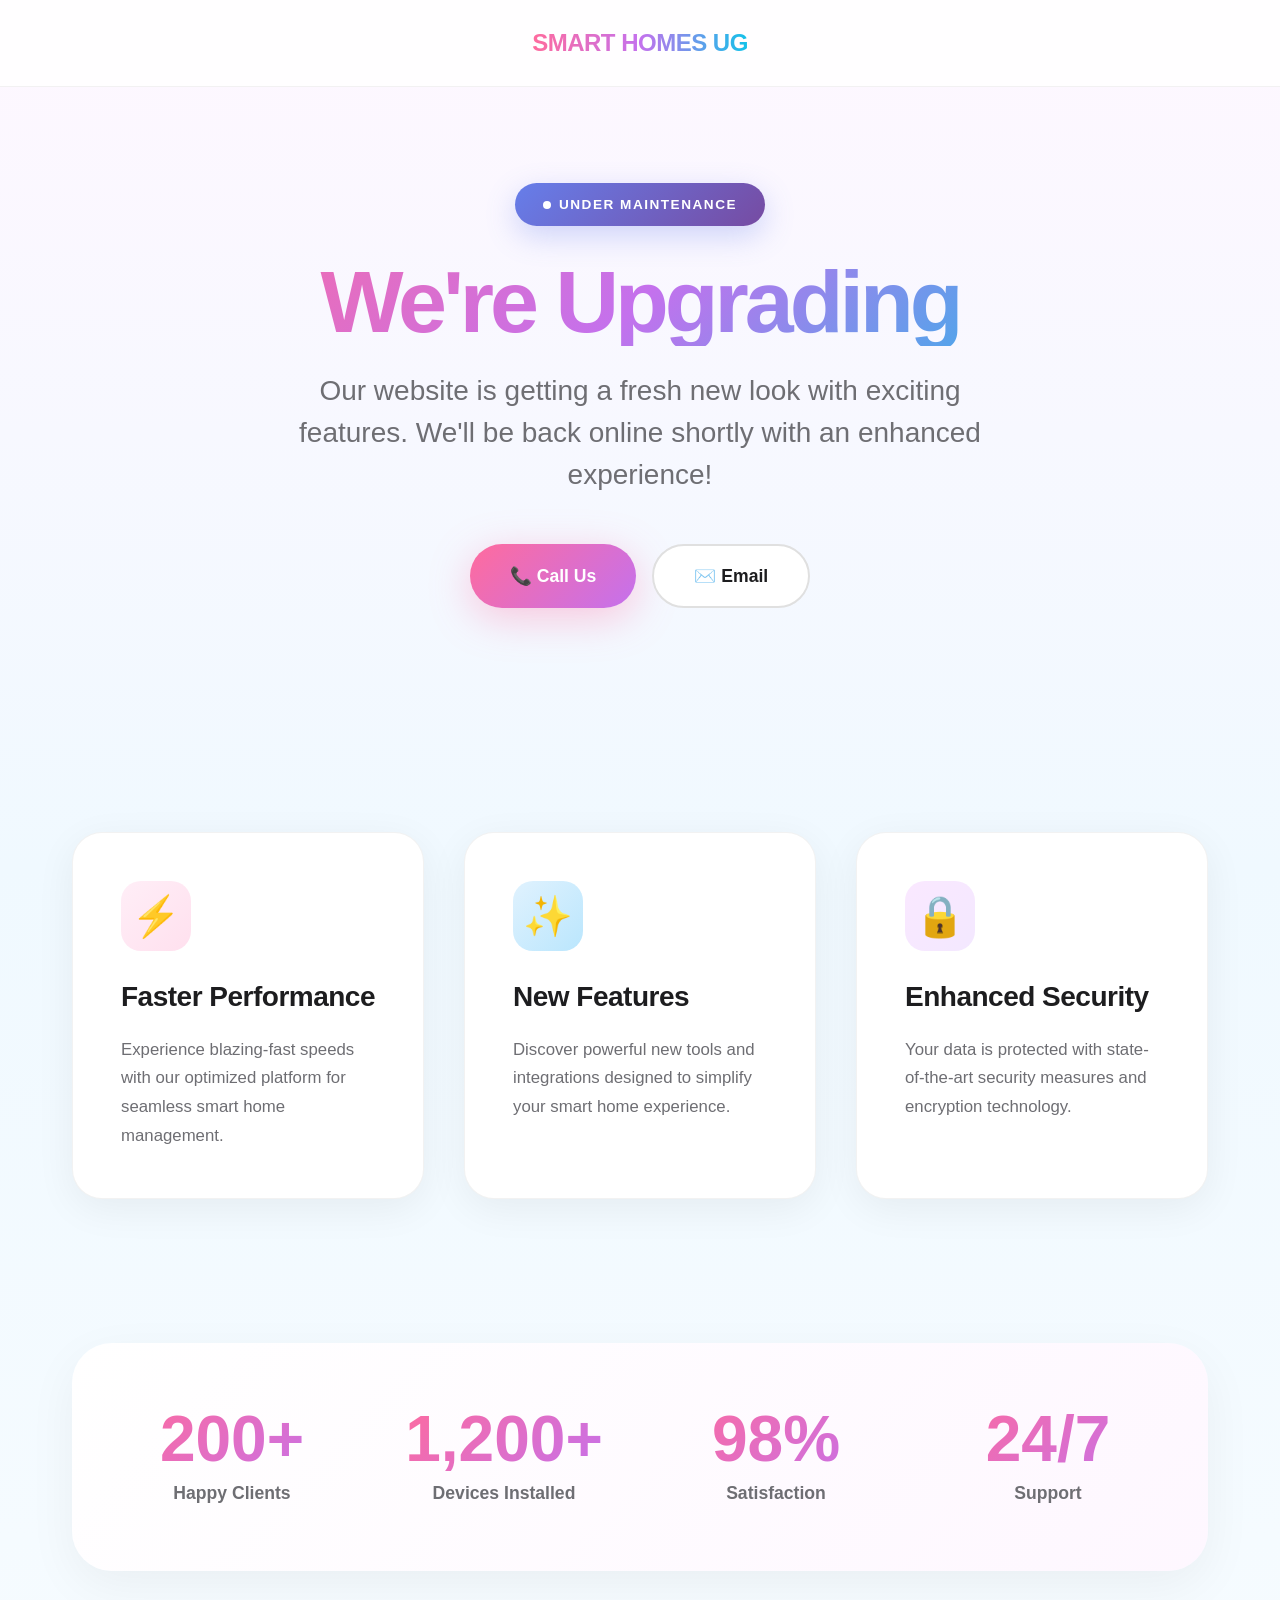
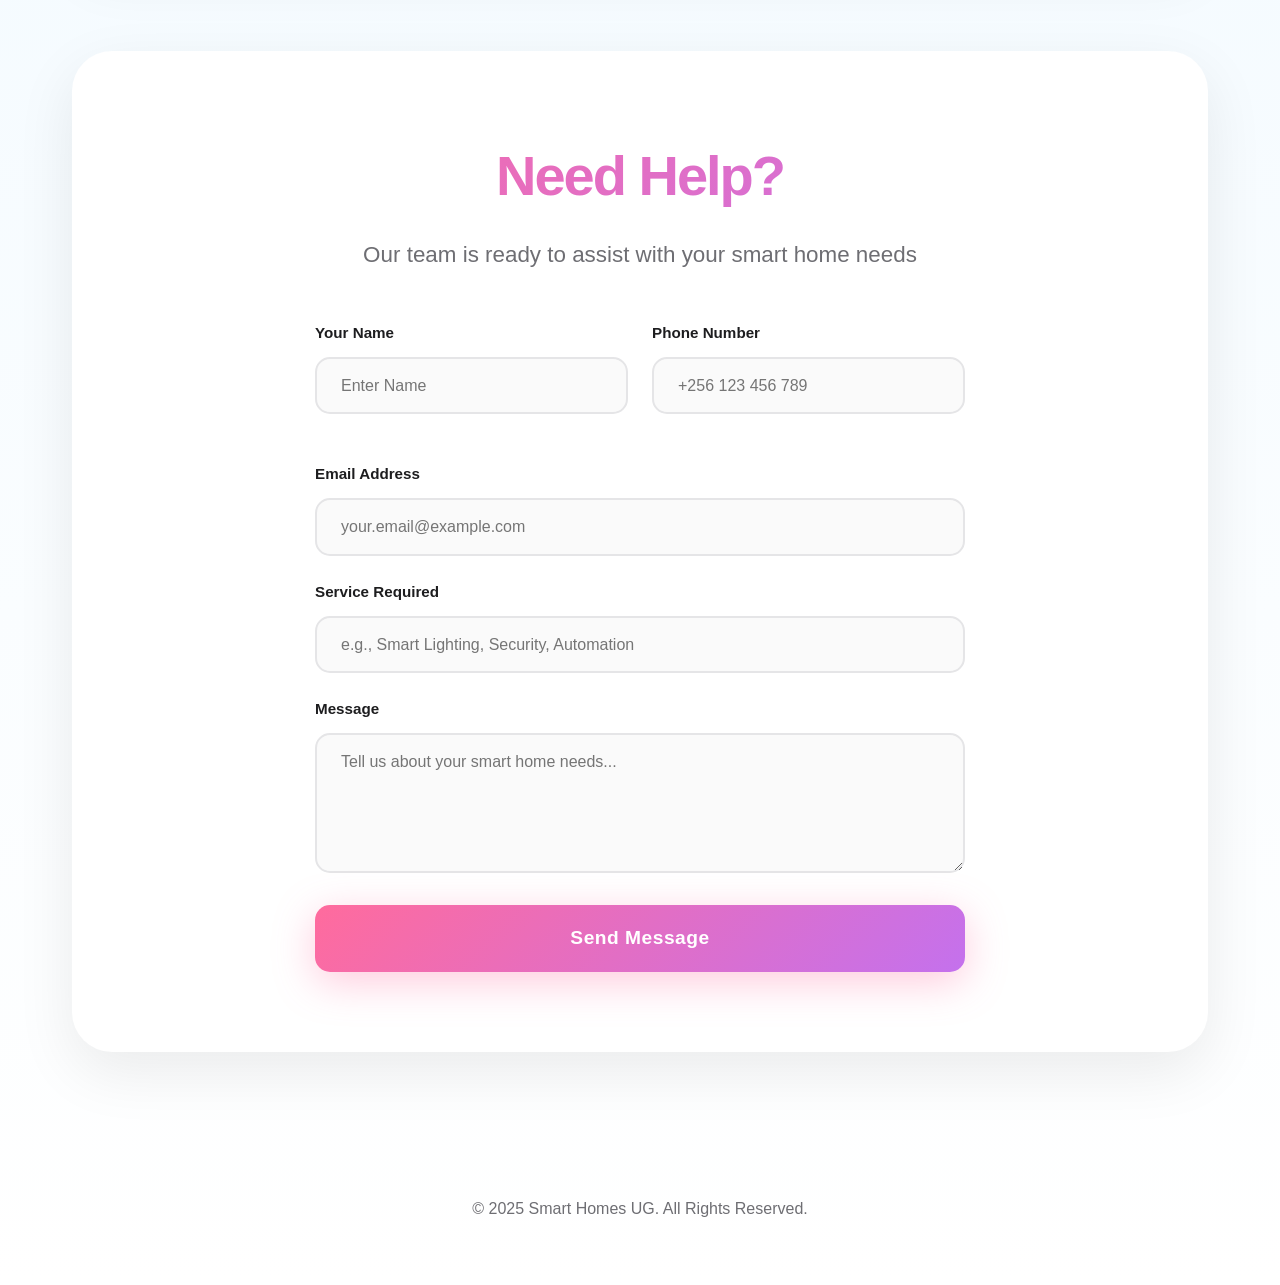
==== index.html @ d993104d "mataince" ====
<!DOCTYPE html>
<html lang="en">
<head>
    <meta charset="UTF-8">
    <meta name="viewport" content="width=device-width, initial-scale=1.0">
    <title>Smart Homes UG - Under Maintenance</title>
    <style>
        * {
            margin: 0;
            padding: 0;
            box-sizing: border-box;
        }

        body {
            font-family: -apple-system, BlinkMacSystemFont, 'SF Pro Display', 'Segoe UI', sans-serif;
            background: linear-gradient(to bottom, #fef7ff 0%, #f0f9ff 30%, #fff 100%);
            color: #1d1d1f;
            overflow-x: hidden;
            line-height: 1.6;
            min-height: 100vh;
        }

        .nav {
            display: flex;
            justify-content: center;
            align-items: center;
            padding: 1.5rem 2rem;
            backdrop-filter: blur(30px);
            background: rgba(255, 255, 255, 0.85);
            border-bottom: 1px solid rgba(0, 0, 0, 0.05);
            position: sticky;
            top: 0;
            z-index: 100;
        }

        .logo {
            font-size: 1.5rem;
            font-weight: 800;
            background: linear-gradient(90deg, #ff6b9d 0%, #c471ed 50%, #12c2e9 100%);
            -webkit-background-clip: text;
            -webkit-text-fill-color: transparent;
            background-clip: text;
            letter-spacing: -0.5px;
        }

        .container {
            max-width: 1200px;
            margin: 0 auto;
            padding: 0 2rem;
        }

        .hero {
            text-align: center;
            padding: 6rem 2rem;
            position: relative;
        }

        .badge {
            display: inline-flex;
            align-items: center;
            gap: 0.5rem;
            background: linear-gradient(135deg, #667eea 0%, #764ba2 100%);
            color: white;
            padding: 0.65rem 1.75rem;
            border-radius: 50px;
            font-weight: 700;
            font-size: 0.85rem;
            margin-bottom: 2rem;
            text-transform: uppercase;
            letter-spacing: 1.5px;
            box-shadow: 0 10px 30px rgba(102, 126, 234, 0.3);
            animation: float 3s ease-in-out infinite;
        }

        @keyframes float {
            0%, 100% { transform: translateY(0); }
            50% { transform: translateY(-8px); }
        }

        .dot {
            width: 8px;
            height: 8px;
            background: white;
            border-radius: 50%;
            animation: pulse-dot 2s ease infinite;
        }

        @keyframes pulse-dot {
            0%, 100% { opacity: 1; }
            50% { opacity: 0.4; }
        }

        h1 {
            font-size: 5.5rem;
            font-weight: 900;
            background: linear-gradient(135deg, #ff6b9d 0%, #c471ed 50%, #12c2e9 100%);
            -webkit-background-clip: text;
            -webkit-text-fill-color: transparent;
            background-clip: text;
            margin-bottom: 1.5rem;
            line-height: 1;
            letter-spacing: -4px;
        }

        .subtitle {
            font-size: 1.75rem;
            color: #6e6e73;
            max-width: 700px;
            margin: 0 auto 3rem;
            font-weight: 500;
            line-height: 1.5;
        }

        .cta-group {
            display: flex;
            gap: 1rem;
            justify-content: center;
            flex-wrap: wrap;
            margin-bottom: 5rem;
        }

        .cta-btn {
            padding: 1rem 2.5rem;
            border-radius: 50px;
            font-weight: 700;
            font-size: 1.1rem;
            text-decoration: none;
            transition: all 0.3s ease;
            display: inline-flex;
            align-items: center;
            gap: 0.75rem;
        }

        .cta-primary {
            background: linear-gradient(135deg, #ff6b9d 0%, #c471ed 100%);
            color: white;
            box-shadow: 0 10px 40px rgba(255, 107, 157, 0.35);
        }

        .cta-primary:hover {
            transform: translateY(-3px);
            box-shadow: 0 15px 50px rgba(255, 107, 157, 0.5);
        }

        .cta-secondary {
            background: white;
            color: #1d1d1f;
            border: 2px solid #e0e0e0;
        }

        .cta-secondary:hover {
            border-color: #ff6b9d;
            transform: translateY(-3px);
            box-shadow: 0 10px 30px rgba(0, 0, 0, 0.1);
        }

        .features {
            display: grid;
            grid-template-columns: repeat(auto-fit, minmax(300px, 1fr));
            gap: 2.5rem;
            padding: 3rem 0 5rem;
        }

        .card {
            background: white;
            border-radius: 30px;
            padding: 3rem;
            box-shadow: 0 10px 40px rgba(0, 0, 0, 0.06);
            transition: all 0.4s ease;
            border: 1px solid rgba(0, 0, 0, 0.05);
        }

        .card:hover {
            transform: translateY(-10px);
            box-shadow: 0 20px 60px rgba(0, 0, 0, 0.12);
        }

        .icon {
            width: 70px;
            height: 70px;
            border-radius: 20px;
            display: flex;
            align-items: center;
            justify-content: center;
            font-size: 2.5rem;
            margin-bottom: 1.5rem;
            transition: transform 0.3s ease;
        }

        .card:hover .icon {
            transform: scale(1.1) rotate(-5deg);
        }

        .icon-pink {
            background: linear-gradient(135deg, #ffeef7 0%, #ffe0ee 100%);
        }

        .icon-blue {
            background: linear-gradient(135deg, #e0f2fe 0%, #bae6fd 100%);
        }

        .icon-purple {
            background: linear-gradient(135deg, #fae8ff 0%, #f3e8ff 100%);
        }

        .card h3 {
            font-size: 1.75rem;
            margin-bottom: 1rem;
            font-weight: 800;
            color: #1d1d1f;
            letter-spacing: -0.5px;
        }

        .card p {
            color: #6e6e73;
            line-height: 1.7;
            font-size: 1.05rem;
        }

        .stats {
            background: linear-gradient(135deg, #fff 0%, #fef7ff 100%);
            border-radius: 40px;
            padding: 4rem 3rem;
            margin: 4rem 0;
            display: grid;
            grid-template-columns: repeat(auto-fit, minmax(200px, 1fr));
            gap: 3rem;
            box-shadow: 0 15px 50px rgba(0, 0, 0, 0.05);
        }

        .stat {
            text-align: center;
        }

        .stat-num {
            font-size: 4rem;
            font-weight: 900;
            background: linear-gradient(135deg, #ff6b9d 0%, #c471ed 100%);
            -webkit-background-clip: text;
            -webkit-text-fill-color: transparent;
            background-clip: text;
            display: block;
            line-height: 1;
            margin-bottom: 0.5rem;
        }

        .stat-label {
            color: #6e6e73;
            font-weight: 600;
            font-size: 1.1rem;
        }

        .contact {
            background: white;
            border-radius: 40px;
            padding: 5rem 4rem;
            margin: 5rem 0;
            box-shadow: 0 20px 60px rgba(0, 0, 0, 0.08);
        }

        .contact h2 {
            font-size: 3.5rem;
            font-weight: 900;
            text-align: center;
            margin-bottom: 1rem;
            background: linear-gradient(135deg, #ff6b9d 0%, #c471ed 100%);
            -webkit-background-clip: text;
            -webkit-text-fill-color: transparent;
            background-clip: text;
            letter-spacing: -2px;
        }

        .contact-subtitle {
            text-align: center;
            font-size: 1.4rem;
            color: #6e6e73;
            margin-bottom: 3rem;
            font-weight: 500;
        }

        form {
            max-width: 650px;
            margin: 0 auto;
        }

        .form-row {
            display: grid;
            grid-template-columns: 1fr 1fr;
            gap: 1.5rem;
            margin-bottom: 1.5rem;
        }

        .form-group {
            margin-bottom: 1.5rem;
        }

        label {
            display: block;
            font-weight: 700;
            margin-bottom: 0.75rem;
            color: #1d1d1f;
            font-size: 0.95rem;
        }

        input, textarea {
            width: 100%;
            padding: 1.1rem 1.5rem;
            border: 2px solid #e5e5e7;
            border-radius: 15px;
            font-size: 1rem;
            font-family: inherit;
            transition: all 0.3s ease;
            background: #fafafa;
        }

        input:focus, textarea:focus {
            outline: none;
            border-color: #ff6b9d;
            background: white;
            box-shadow: 0 0 0 4px rgba(255, 107, 157, 0.1);
        }

        textarea {
            min-height: 140px;
            resize: vertical;
        }

        .submit-btn {
            width: 100%;
            padding: 1.4rem;
            background: linear-gradient(135deg, #ff6b9d 0%, #c471ed 100%);
            color: white;
            border: none;
            border-radius: 15px;
            font-size: 1.2rem;
            font-weight: 800;
            cursor: pointer;
            transition: all 0.3s ease;
            box-shadow: 0 10px 40px rgba(255, 107, 157, 0.35);
            letter-spacing: 0.5px;
        }

        .submit-btn:hover {
            transform: translateY(-3px);
            box-shadow: 0 15px 50px rgba(255, 107, 157, 0.5);
        }

        .success {
            display: none;
            background: linear-gradient(135deg, #10b981 0%, #34d399 100%);
            color: white;
            padding: 1.25rem;
            border-radius: 15px;
            text-align: center;
            margin-top: 1.5rem;
            font-weight: 700;
            animation: slideDown 0.5s ease;
        }

        @keyframes slideDown {
            from {
                opacity: 0;
                transform: translateY(-20px);
            }
            to {
                opacity: 1;
                transform: translateY(0);
            }
        }

        footer {
            text-align: center;
            padding: 4rem 2rem;
            color: #6e6e73;
        }

        @media (max-width: 768px) {
            h1 {
                font-size: 3.5rem;
                letter-spacing: -2px;
            }

            .subtitle {
                font-size: 1.3rem;
            }

            .form-row {
                grid-template-columns: 1fr;
            }

            .contact {
                padding: 3rem 2rem;
            }

            .stats {
                padding: 3rem 2rem;
                gap: 2rem;
            }

            .card {
                padding: 2rem;
            }
        }
    </style>
</head>
<body>
    <nav class="nav">
        <div class="logo">SMART HOMES UG</div>
    </nav>

    <div class="container">
        <section class="hero">
            <div class="badge">
                <span class="dot"></span>
                Under Maintenance
            </div>
            <h1>We're Upgrading</h1>
            <p class="subtitle">Our website is getting a fresh new look with exciting features. We'll be back online shortly with an enhanced experience!</p>
            <div class="cta-group">
                <a href="tel:+256123456789" class="cta-btn cta-primary">📞 Call Us</a>
                <a href="mailto:info@smarthomesug.com" class="cta-btn cta-secondary">✉️ Email</a>
            </div>
        </section>

        <section class="features">
            <div class="card">
                <div class="icon icon-pink">⚡</div>
                <h3>Faster Performance</h3>
                <p>Experience blazing-fast speeds with our optimized platform for seamless smart home management.</p>
            </div>
            <div class="card">
                <div class="icon icon-blue">✨</div>
                <h3>New Features</h3>
                <p>Discover powerful new tools and integrations designed to simplify your smart home experience.</p>
            </div>
            <div class="card">
                <div class="icon icon-purple">🔒</div>
                <h3>Enhanced Security</h3>
                <p>Your data is protected with state-of-the-art security measures and encryption technology.</p>
            </div>
        </section>

        <section class="stats">
            <div class="stat">
                <span class="stat-num">200+</span>
                <span class="stat-label">Happy Clients</span>
            </div>
            <div class="stat">
                <span class="stat-num">1,200+</span>
                <span class="stat-label">Devices Installed</span>
            </div>
            <div class="stat">
                <span class="stat-num">98%</span>
                <span class="stat-label">Satisfaction</span>
            </div>
            <div class="stat">
                <span class="stat-num">24/7</span>
                <span class="stat-label">Support</span>
            </div>
        </section>

        <section class="contact">
            <h2>Need Help?</h2>
            <p class="contact-subtitle">Our team is ready to assist with your smart home needs</p>
            
            <form id="contactForm">
                <div class="form-row">
                    <div class="form-group">
                        <label>Your Name</label>
                        <input type="text" required placeholder="Enter Name">
                    </div>
                    <div class="form-group">
                        <label>Phone Number</label>
                        <input type="tel" required placeholder="+256 123 456 789">
                    </div>
                </div>
                <div class="form-group">
                    <label>Email Address</label>
                    <input type="email" required placeholder="your.email@example.com">
                </div>
                <div class="form-group">
                    <label>Service Required</label>
                    <input type="text" required placeholder="e.g., Smart Lighting, Security, Automation">
                </div>
                <div class="form-group">
                    <label>Message</label>
                    <textarea required placeholder="Tell us about your smart home needs..."></textarea>
                </div>
                <button type="submit" class="submit-btn">Send Message</button>
                <div id="success" class="success">
                    ✓ Thank you! We'll respond within 24 hours.
                </div>
            </form>
        </section>
    </div>

    <footer>
        <p>&copy; 2025 Smart Homes UG. All Rights Reserved.</p>
    </footer>

    <script>
        document.getElementById('contactForm').addEventListener('submit', function(e) {
            e.preventDefault();
            document.getElementById('success').style.display = 'block';
            this.reset();
            setTimeout(() => {
                document.getElementById('success').style.display = 'none';
            }, 5000);
        });
    </script>
</body>
</html>
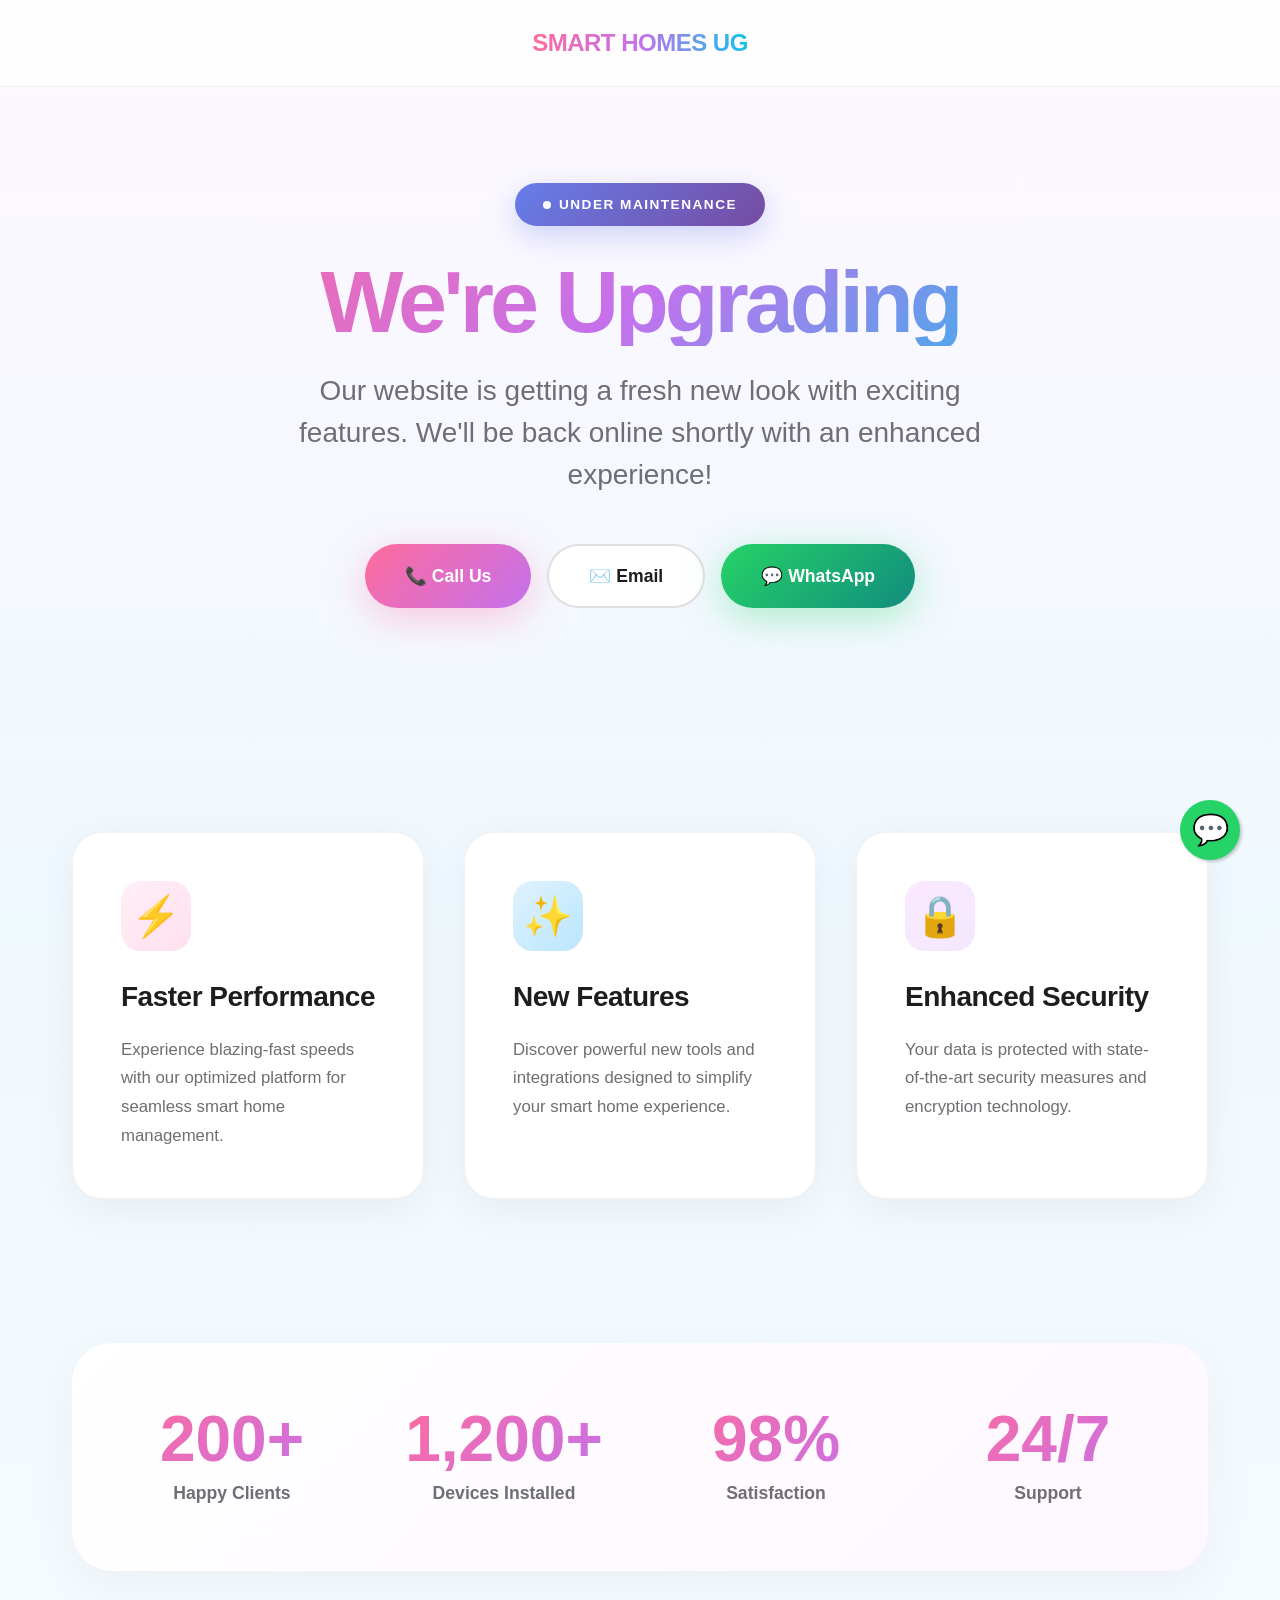
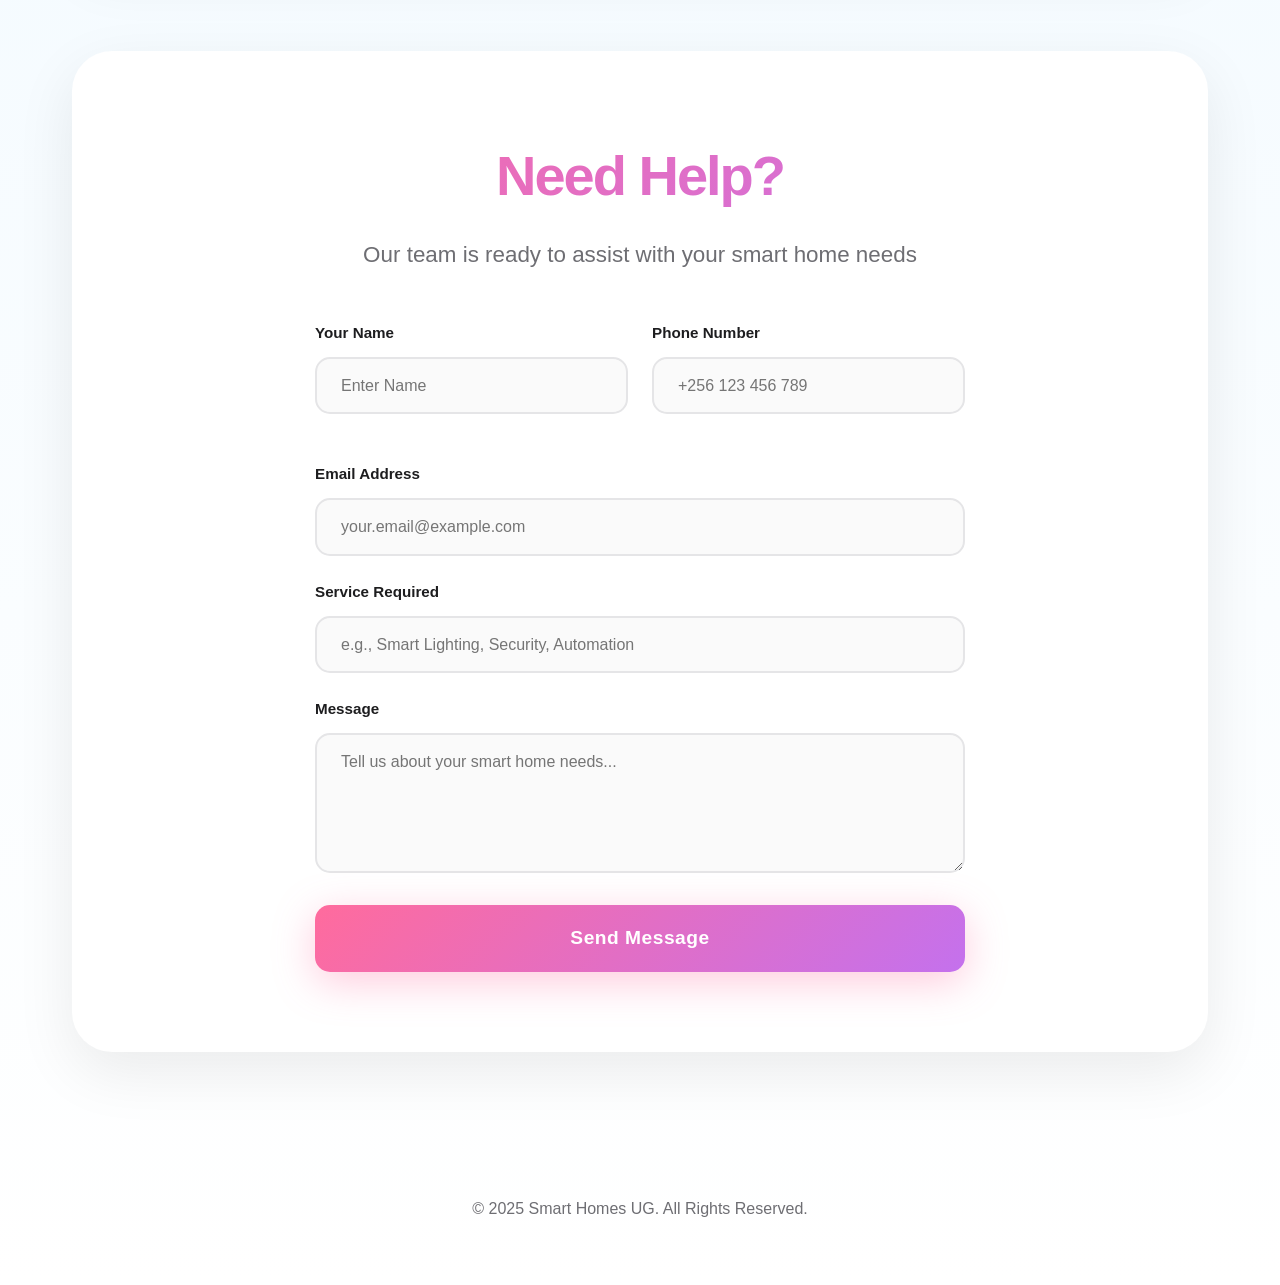
==== commit d81e1013: "mataince" ====
--- a/index.html
+++ b/index.html
@@ -154,6 +154,17 @@
             box-shadow: 0 10px 30px rgba(0, 0, 0, 0.1);
         }
 
+        .cta-whatsapp {
+            background: linear-gradient(135deg, #25D366 0%, #128C7E 100%);
+            color: white;
+            box-shadow: 0 10px 40px rgba(37, 211, 102, 0.35);
+        }
+
+        .cta-whatsapp:hover {
+            transform: translateY(-3px);
+            box-shadow: 0 15px 50px rgba(37, 211, 102, 0.5);
+        }
+
         .features {
             display: grid;
             grid-template-columns: repeat(auto-fit, minmax(300px, 1fr));
@@ -374,14 +385,47 @@
             color: #6e6e73;
         }
 
+        /* WhatsApp Floating Button */
+        .whatsapp-float {
+            position: fixed;
+            width: 60px;
+            height: 60px;
+            bottom: 40px;
+            right: 40px;
+            background-color: #25D366;
+            color: white;
+            border-radius: 50px;
+            text-align: center;
+            font-size: 30px;
+            box-shadow: 2px 2px 3px rgba(0, 0, 0, 0.2);
+            z-index: 100;
+            display: flex;
+            align-items: center;
+            justify-content: center;
+            transition: all 0.3s ease;
+            text-decoration: none;
+        }
+
+        .whatsapp-float:hover {
+            background-color: #128C7E;
+            transform: scale(1.1);
+        }
+
+        /* Mobile Responsiveness */
         @media (max-width: 768px) {
+            .container {
+            max-width: 100%;
+        
+        },
             h1 {
                 font-size: 3.5rem;
                 letter-spacing: -2px;
+             
             }
 
             .subtitle {
                 font-size: 1.3rem;
+                   margin-bottom:10px;
             }
 
             .form-row {
@@ -395,10 +439,76 @@
             .stats {
                 padding: 3rem 2rem;
                 gap: 2rem;
+                grid-template-columns: repeat(2, 1fr);
             }
 
             .card {
                 padding: 2rem;
+            }
+
+            .hero {
+                padding: 4rem 1rem;
+            }
+
+            .cta-group {
+                flex-direction: column;
+                align-items: center;
+                gap: 1rem;
+                margin-bottom: 3rem;
+            }
+
+            .cta-btn {
+                width: 100%;
+                max-width: 350px;
+                justify-content: center;
+            }
+
+            .whatsapp-float {
+                width: 50px;
+                height: 50px;
+                bottom: 20px;
+                right: 20px;
+                font-size: 25px;
+            }
+        }
+
+        @media (max-width: 480px) {
+            h1 {
+                font-size: 2.8rem;
+            }
+
+            .subtitle {
+                font-size: 1.1rem;
+            }
+
+            .contact h2 {
+                font-size: 2.5rem;
+            }
+
+            .stat-num {
+                font-size: 3rem;
+            }
+
+            .nav {
+                padding: 1rem 1.5rem;
+            }
+
+            .logo {
+                font-size: 1.3rem;
+            }
+
+            .stats {
+                grid-template-columns: 1fr;
+            }
+
+            .features {
+                grid-template-columns: 1fr;
+                gap: 1.5rem;
+                padding: 2rem 0 3rem;
+            }
+
+            .container {
+                padding: 0 1rem;
             }
         }
     </style>
@@ -419,6 +529,7 @@
             <div class="cta-group">
                 <a href="tel:+256123456789" class="cta-btn cta-primary">📞 Call Us</a>
                 <a href="mailto:info@smarthomesug.com" class="cta-btn cta-secondary">✉️ Email</a>
+                <a href="https://wa.me/256123456789?text=Hi%20Smart%20Homes%20UG%2C%20I%20need%20help%20with%20my%20smart%20home%20system" class="cta-btn cta-whatsapp" target="_blank">💬 WhatsApp</a>
             </div>
         </section>
 
@@ -494,6 +605,11 @@
         </section>
     </div>
 
+    <!-- WhatsApp Floating Button -->
+    <a href="https://wa.me/256123456789?text=Hi%20Smart%20Homes%20UG%2C%20I%20need%20help%20with%20my%20smart%20home%20system" class="whatsapp-float" target="_blank">
+        💬
+    </a>
+
     <footer>
         <p>&copy; 2025 Smart Homes UG. All Rights Reserved.</p>
     </footer>
@@ -509,4 +625,4 @@
         });
     </script>
 </body>
-</html>
+</html>
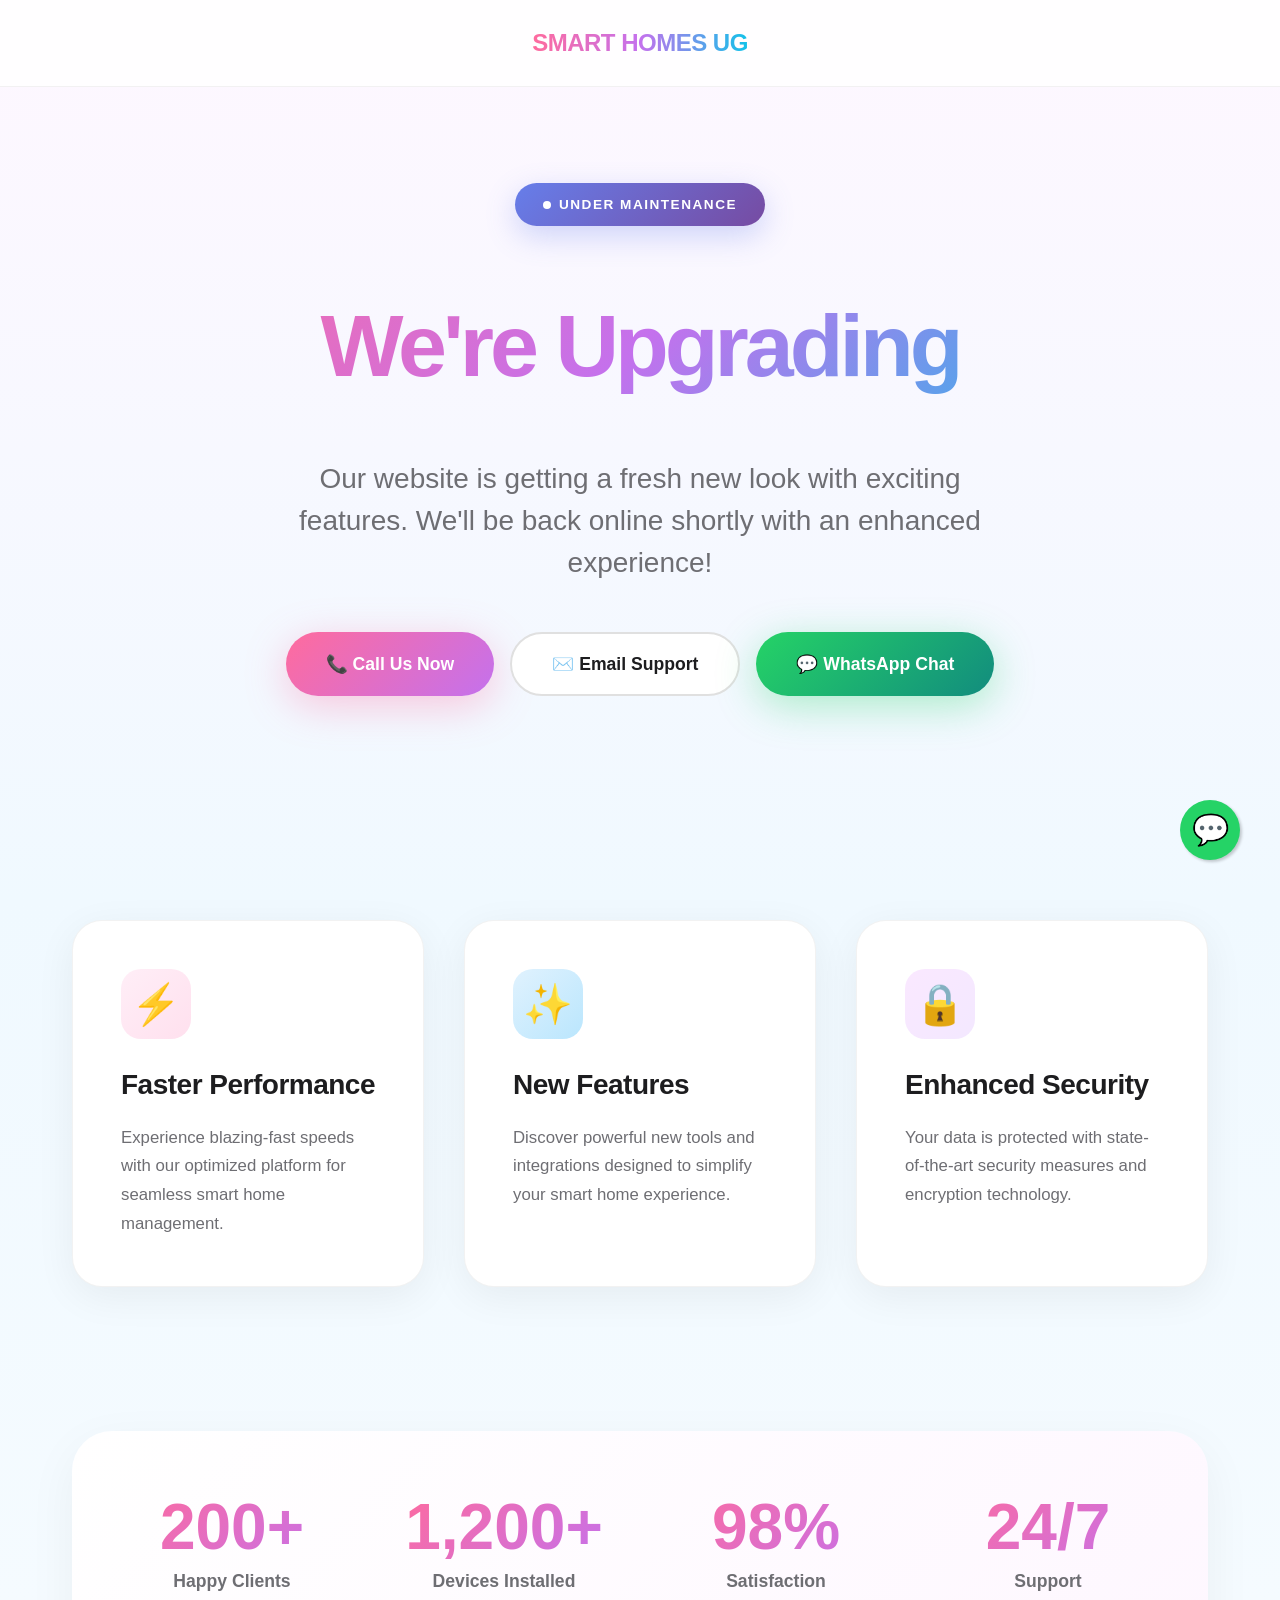
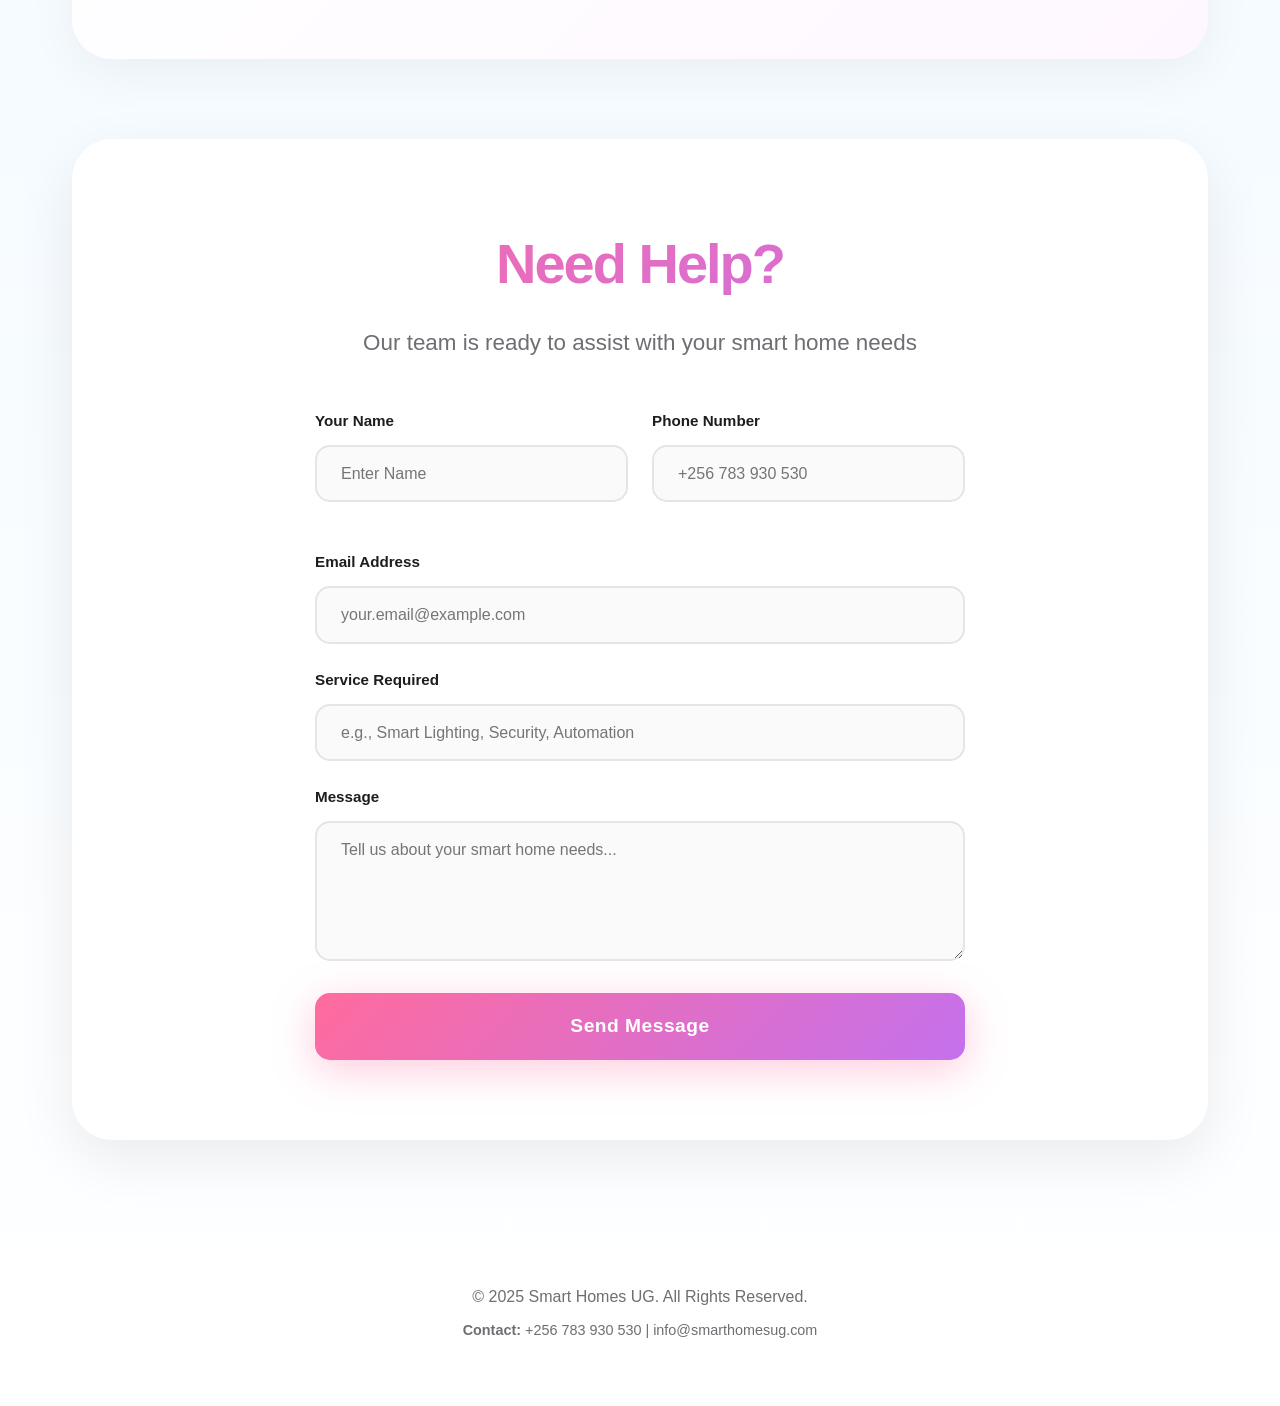
==== commit 1c95d60c: "mataince" ====
--- a/index.html
+++ b/index.html
@@ -98,7 +98,7 @@
             -webkit-text-fill-color: transparent;
             background-clip: text;
             margin-bottom: 1.5rem;
-            line-height: 1;
+            line-height: 2;
             letter-spacing: -4px;
         }
 
@@ -413,19 +413,13 @@
 
         /* Mobile Responsiveness */
         @media (max-width: 768px) {
-            .container {
-            max-width: 100%;
-        
-        },
             h1 {
                 font-size: 3.5rem;
                 letter-spacing: -2px;
-             
             }
 
             .subtitle {
                 font-size: 1.3rem;
-                   margin-bottom:10px;
             }
 
             .form-row {
@@ -527,9 +521,9 @@
             <h1>We're Upgrading</h1>
             <p class="subtitle">Our website is getting a fresh new look with exciting features. We'll be back online shortly with an enhanced experience!</p>
             <div class="cta-group">
-                <a href="tel:+256123456789" class="cta-btn cta-primary">📞 Call Us</a>
-                <a href="mailto:info@smarthomesug.com" class="cta-btn cta-secondary">✉️ Email</a>
-                <a href="https://wa.me/256123456789?text=Hi%20Smart%20Homes%20UG%2C%20I%20need%20help%20with%20my%20smart%20home%20system" class="cta-btn cta-whatsapp" target="_blank">💬 WhatsApp</a>
+                <a href="tel:+25678393053" class="cta-btn cta-primary">📞 Call Us Now</a>
+                <a href="mailto:info@smarthomesug.com" class="cta-btn cta-secondary">✉️ Email Support</a>
+                <a href="https://wa.me/25678393053?text=Hi%20Smart%20Homes%20UG%2C%20I%20need%20help%20with%20my%20smart%20home%20system" class="cta-btn cta-whatsapp" target="_blank">💬 WhatsApp Chat</a>
             </div>
         </section>
 
@@ -582,7 +576,7 @@
                     </div>
                     <div class="form-group">
                         <label>Phone Number</label>
-                        <input type="tel" required placeholder="+256 123 456 789">
+                        <input type="tel" required placeholder="+256 783 930 530">
                     </div>
                 </div>
                 <div class="form-group">
@@ -606,12 +600,15 @@
     </div>
 
     <!-- WhatsApp Floating Button -->
-    <a href="https://wa.me/256123456789?text=Hi%20Smart%20Homes%20UG%2C%20I%20need%20help%20with%20my%20smart%20home%20system" class="whatsapp-float" target="_blank">
+    <a href="https://wa.me/25678393053?text=Hi%20Smart%20Homes%20UG%2C%20I%20need%20help%20with%20my%20smart%20home%20system" class="whatsapp-float" target="_blank">
         💬
     </a>
 
     <footer>
         <p>&copy; 2025 Smart Homes UG. All Rights Reserved.</p>
+        <p style="margin-top: 10px; font-size: 0.9rem;">
+            <strong>Contact:</strong> +256 783 930 530 | info@smarthomesug.com
+        </p>
     </footer>
 
     <script>
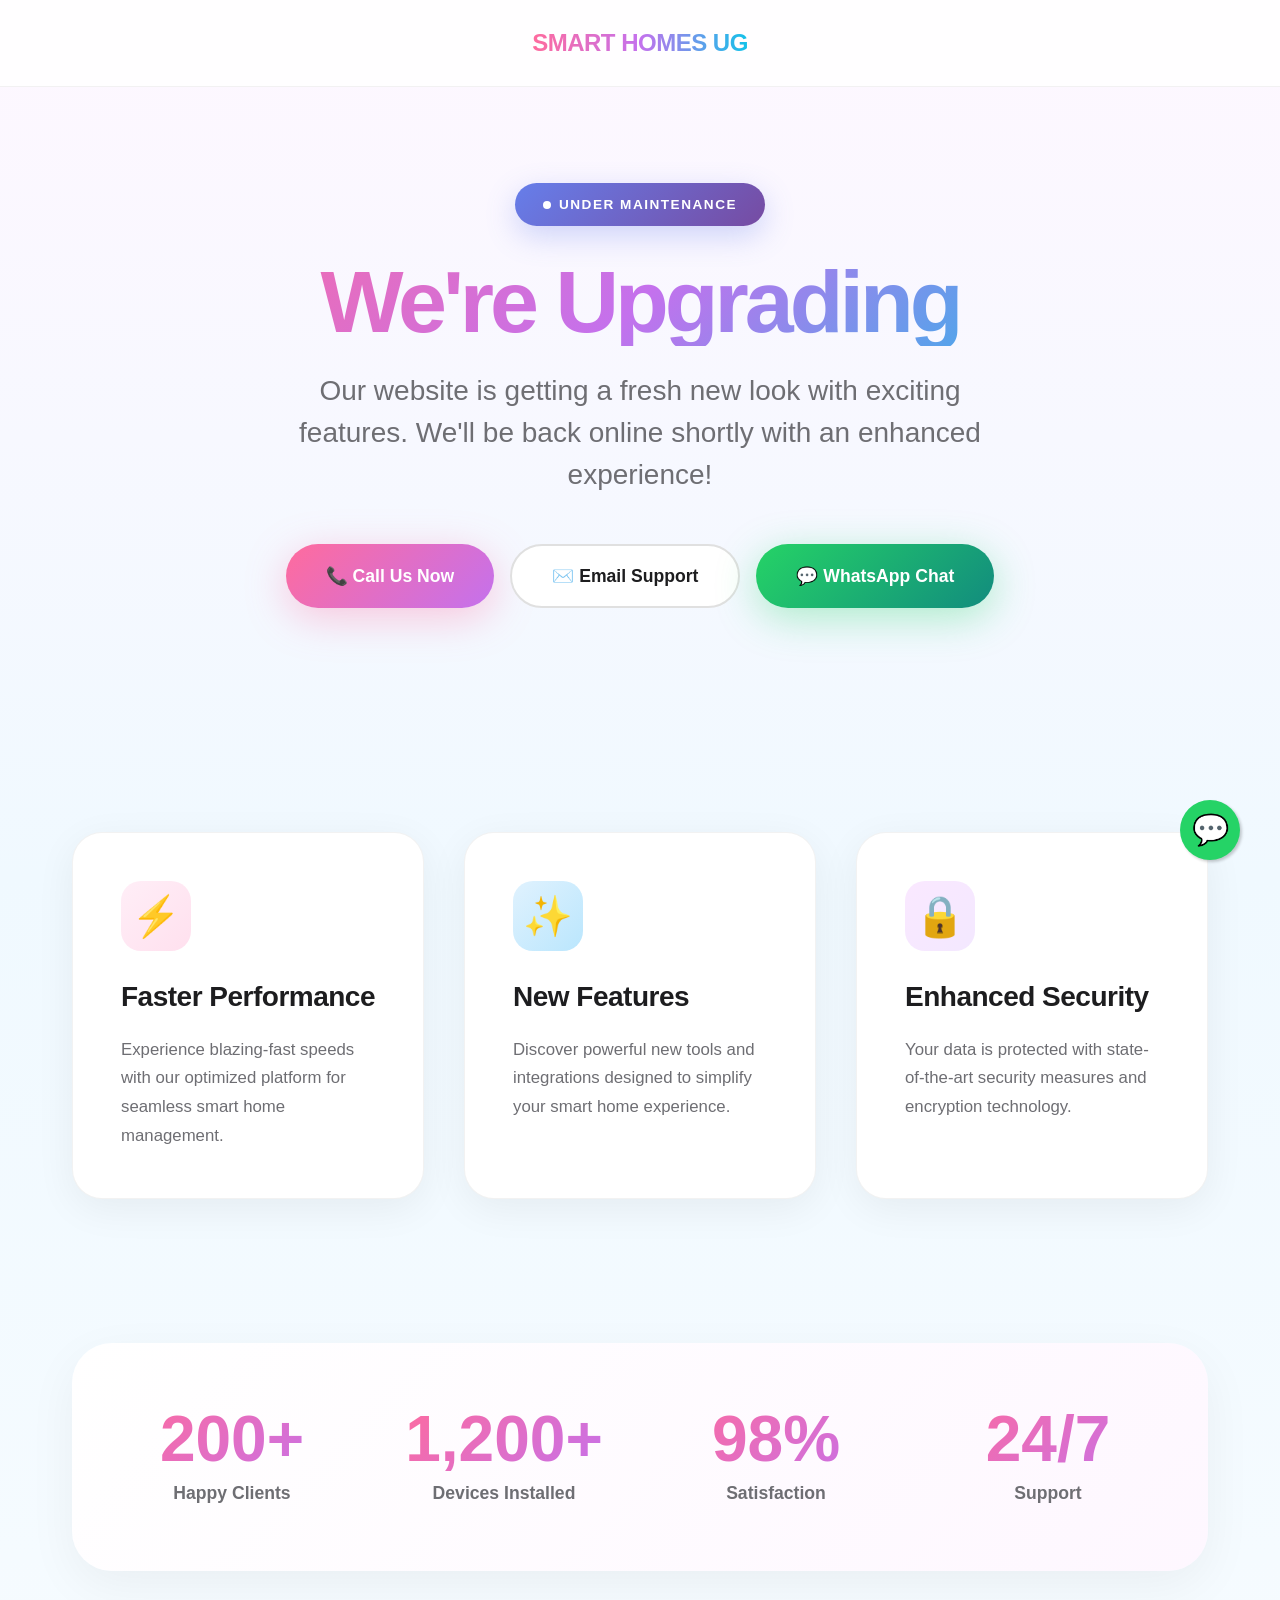
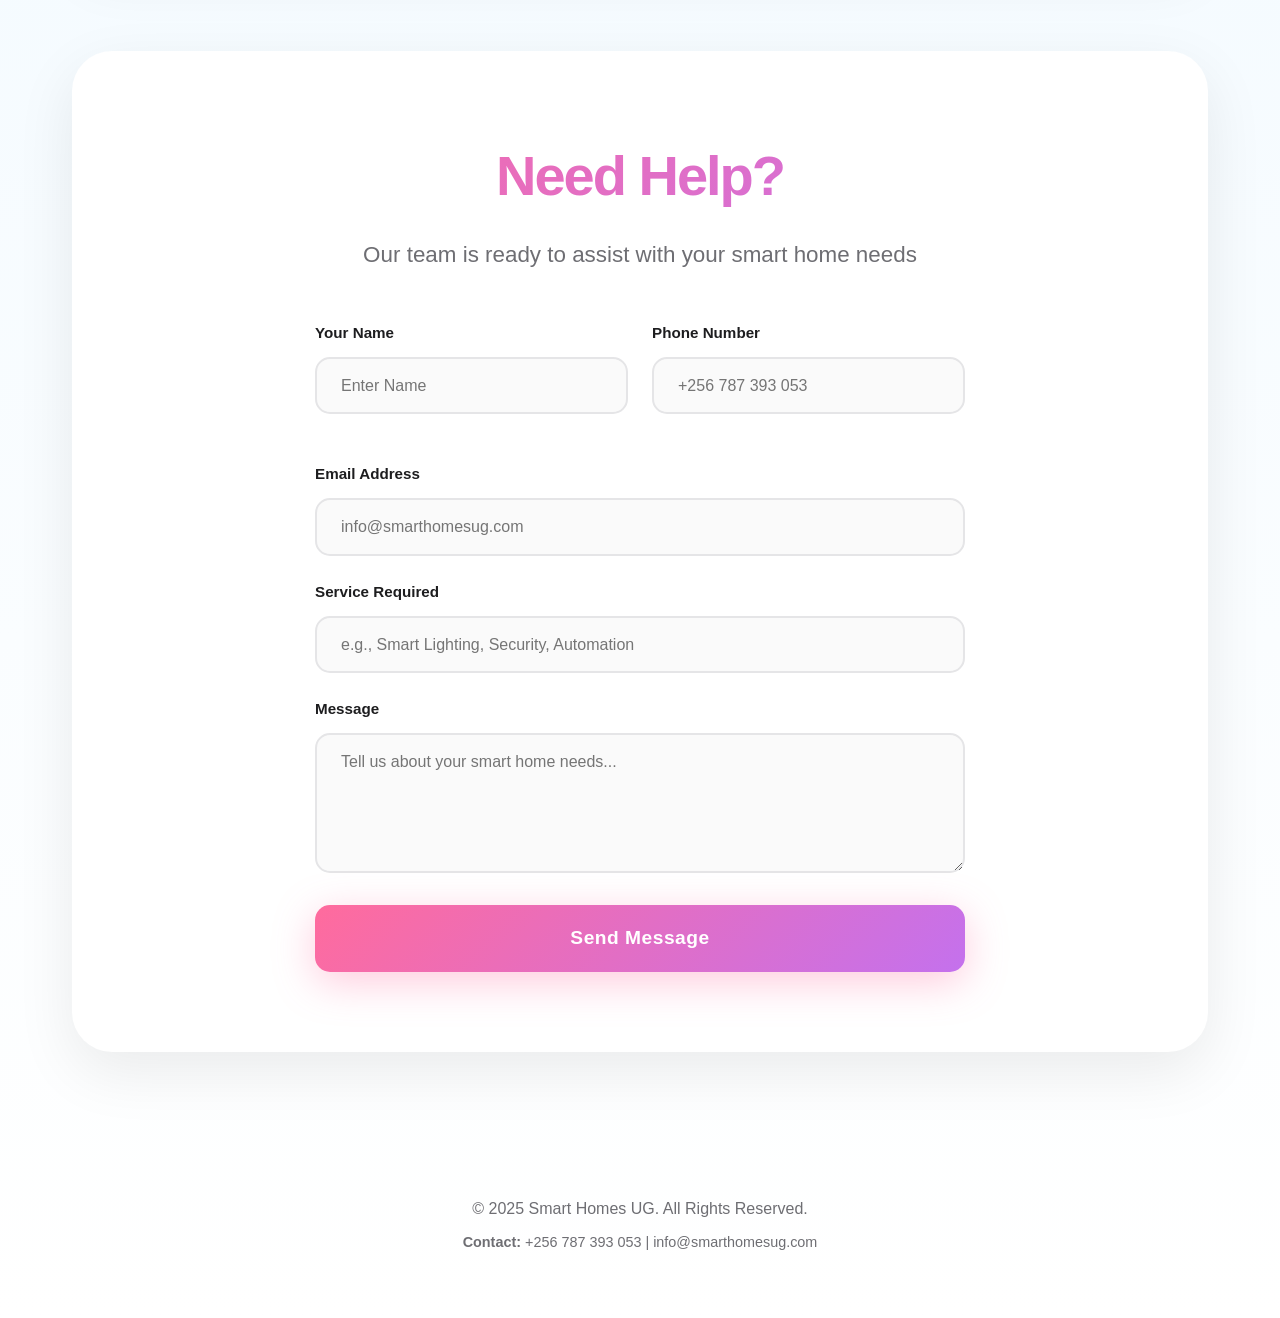
==== commit 9e5ade31: "mataince" ====
--- a/index.html
+++ b/index.html
@@ -98,7 +98,7 @@
             -webkit-text-fill-color: transparent;
             background-clip: text;
             margin-bottom: 1.5rem;
-            line-height: 2;
+            line-height: 1;
             letter-spacing: -4px;
         }
 
@@ -521,9 +521,9 @@
             <h1>We're Upgrading</h1>
             <p class="subtitle">Our website is getting a fresh new look with exciting features. We'll be back online shortly with an enhanced experience!</p>
             <div class="cta-group">
-                <a href="tel:+25678393053" class="cta-btn cta-primary">📞 Call Us Now</a>
+                <a href="tel:+256787393053" class="cta-btn cta-primary">📞 Call Us Now</a>
                 <a href="mailto:info@smarthomesug.com" class="cta-btn cta-secondary">✉️ Email Support</a>
-                <a href="https://wa.me/25678393053?text=Hi%20Smart%20Homes%20UG%2C%20I%20need%20help%20with%20my%20smart%20home%20system" class="cta-btn cta-whatsapp" target="_blank">💬 WhatsApp Chat</a>
+                <a href="https://wa.me/256787393053?text=Hi%20Smart%20Homes%20UG%2C%20I%20need%20help%20with%20my%20smart%20home%20system" class="cta-btn cta-whatsapp" target="_blank">💬 WhatsApp Chat</a>
             </div>
         </section>
 
@@ -576,12 +576,12 @@
                     </div>
                     <div class="form-group">
                         <label>Phone Number</label>
-                        <input type="tel" required placeholder="+256 783 930 530">
+                        <input type="tel" required placeholder="+256 787 393 053">
                     </div>
                 </div>
                 <div class="form-group">
                     <label>Email Address</label>
-                    <input type="email" required placeholder="your.email@example.com">
+                    <input type="email" required placeholder="info@smarthomesug.com">
                 </div>
                 <div class="form-group">
                     <label>Service Required</label>
@@ -600,14 +600,14 @@
     </div>
 
     <!-- WhatsApp Floating Button -->
-    <a href="https://wa.me/25678393053?text=Hi%20Smart%20Homes%20UG%2C%20I%20need%20help%20with%20my%20smart%20home%20system" class="whatsapp-float" target="_blank">
+    <a href="https://wa.me/256787393053?text=Hi%20Smart%20Homes%20UG%2C%20I%20need%20help%20with%20my%20smart%20home%20system" class="whatsapp-float" target="_blank">
         💬
     </a>
 
     <footer>
         <p>&copy; 2025 Smart Homes UG. All Rights Reserved.</p>
         <p style="margin-top: 10px; font-size: 0.9rem;">
-            <strong>Contact:</strong> +256 783 930 530 | info@smarthomesug.com
+            <strong>Contact:</strong> +256 787 393 053 | info@smarthomesug.com
         </p>
     </footer>
 
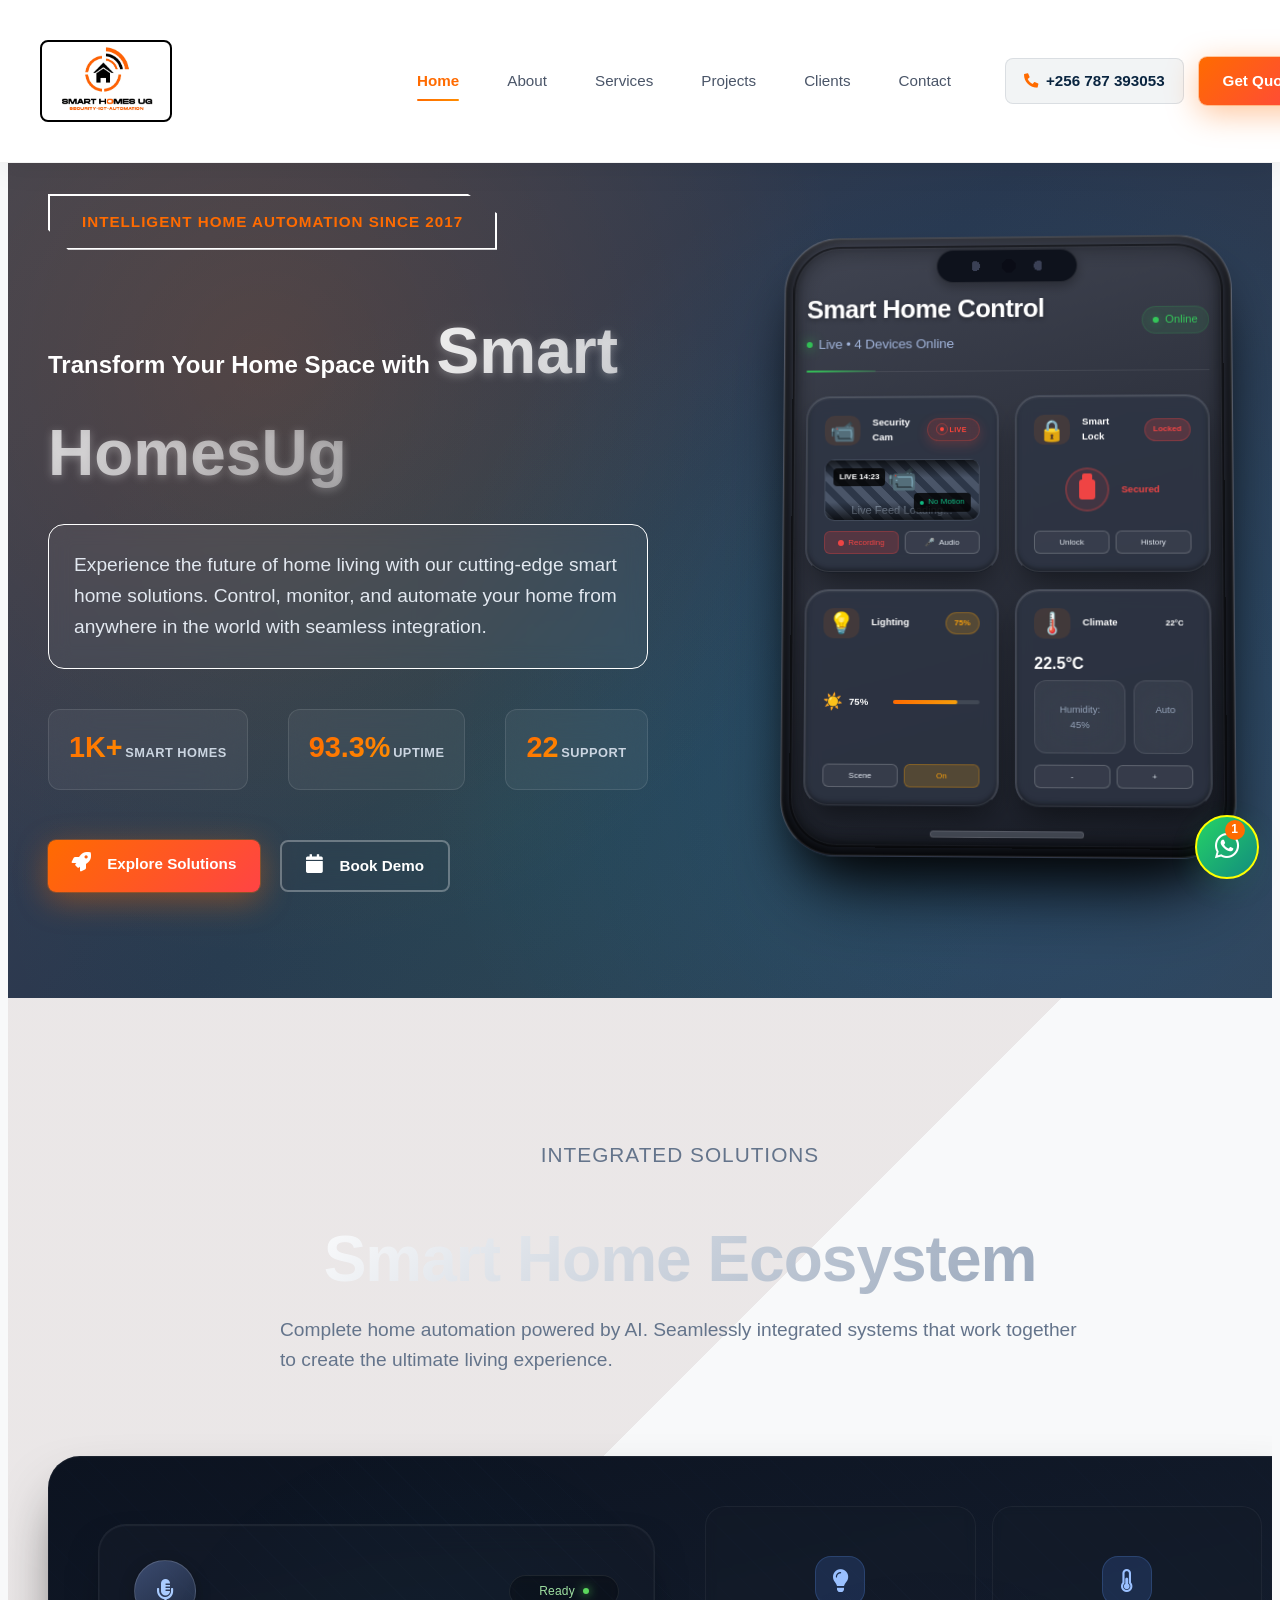
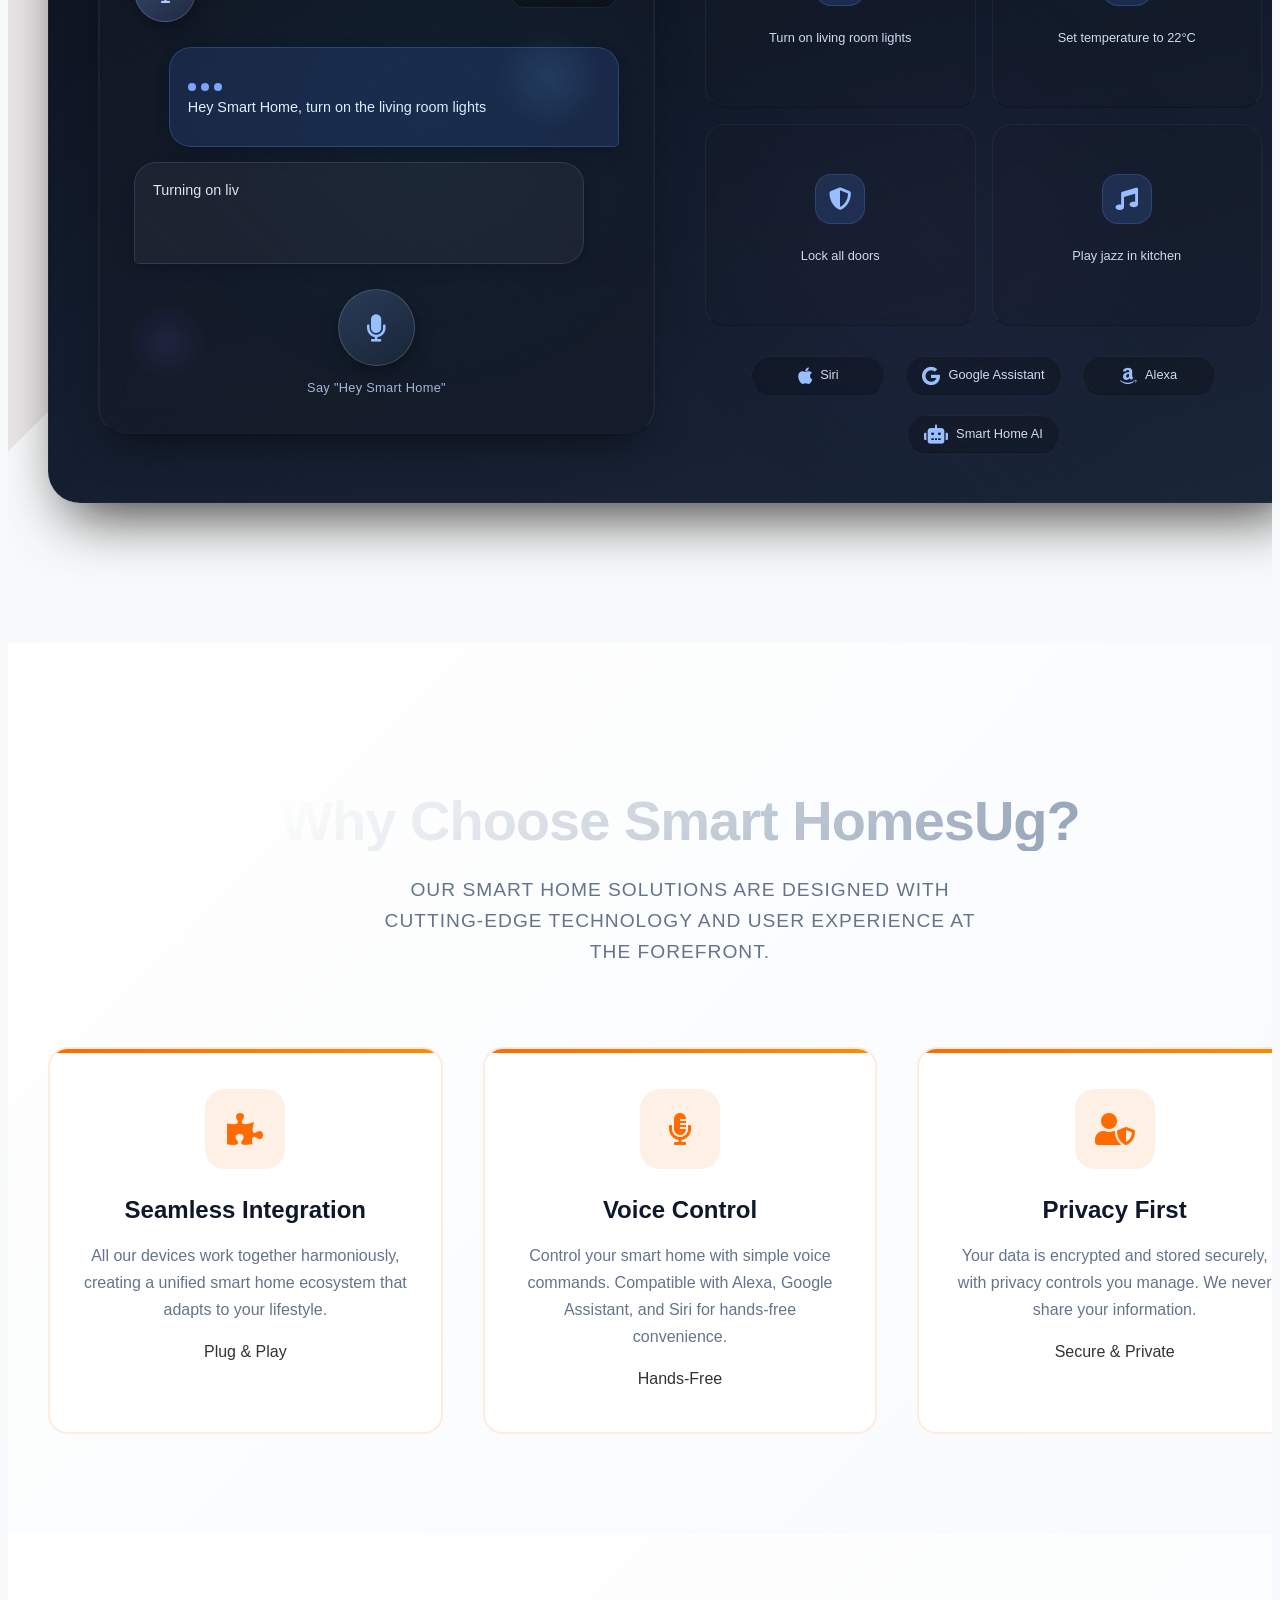
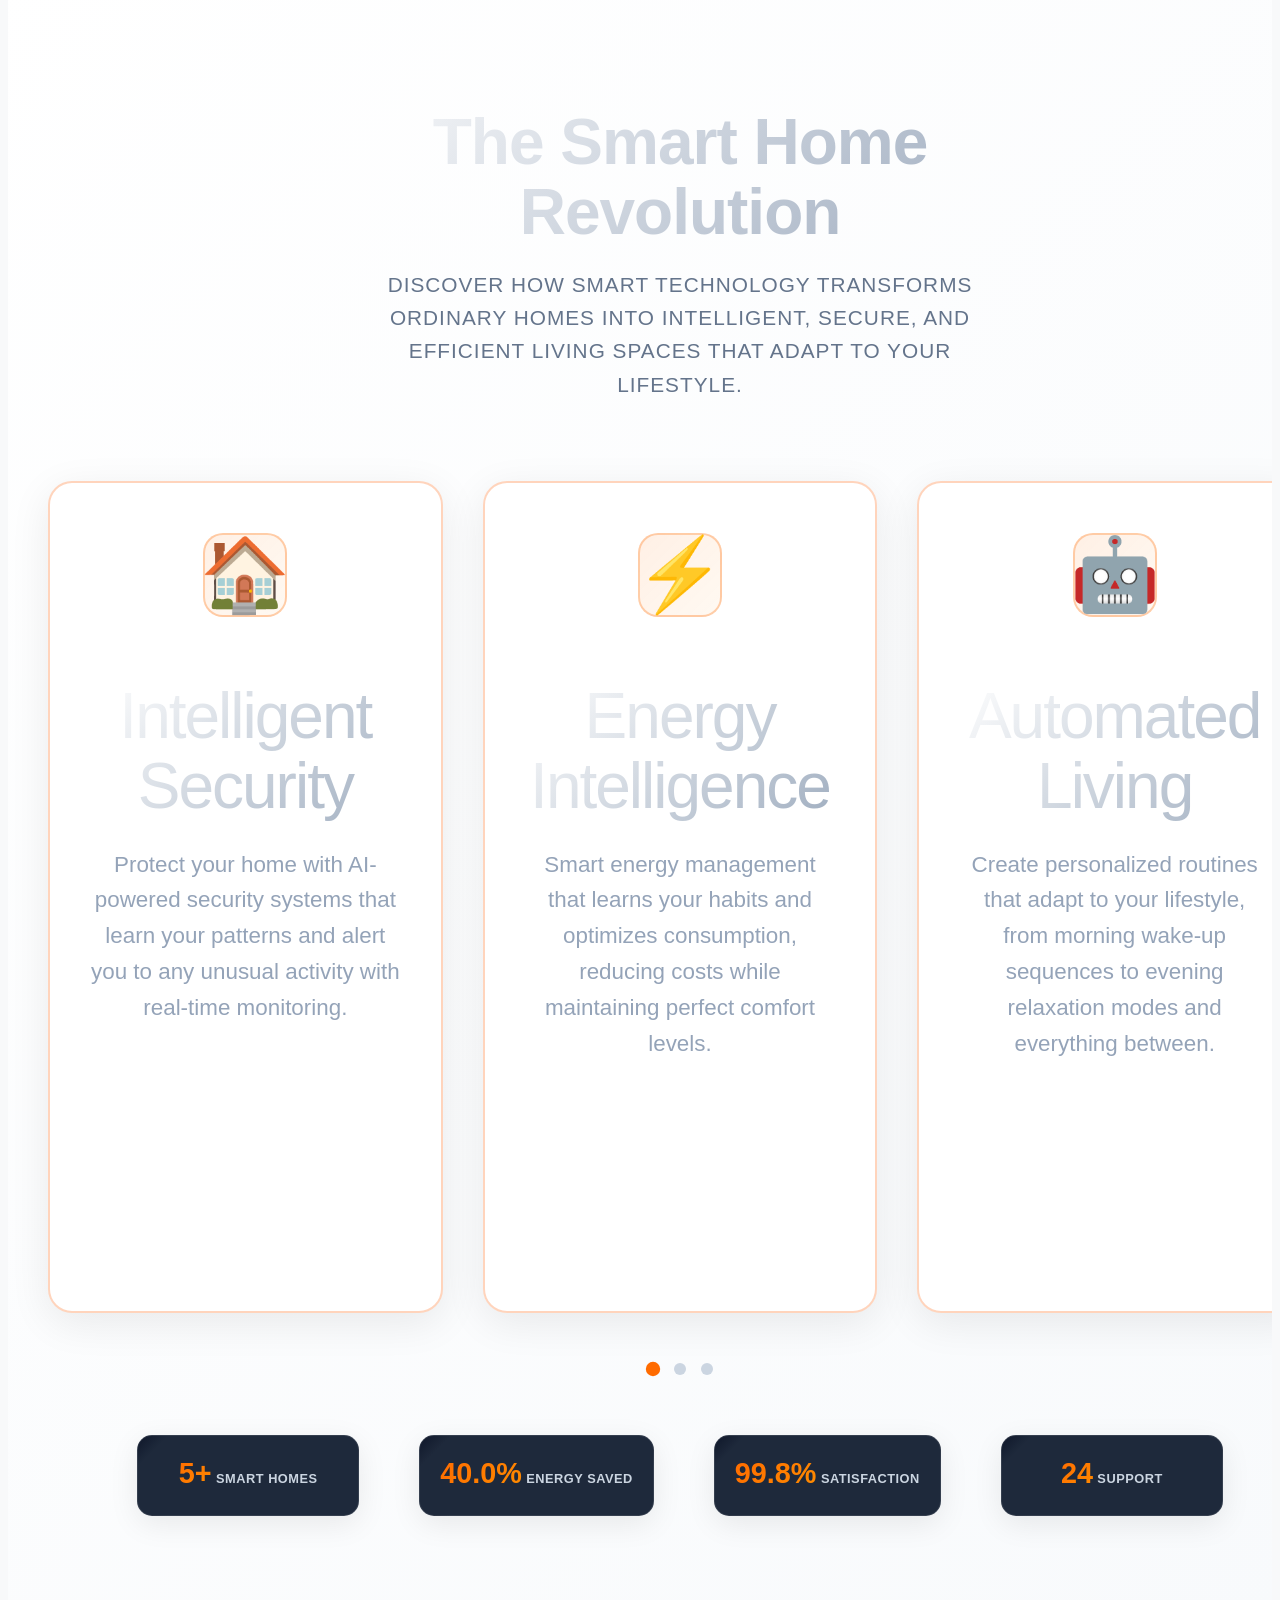
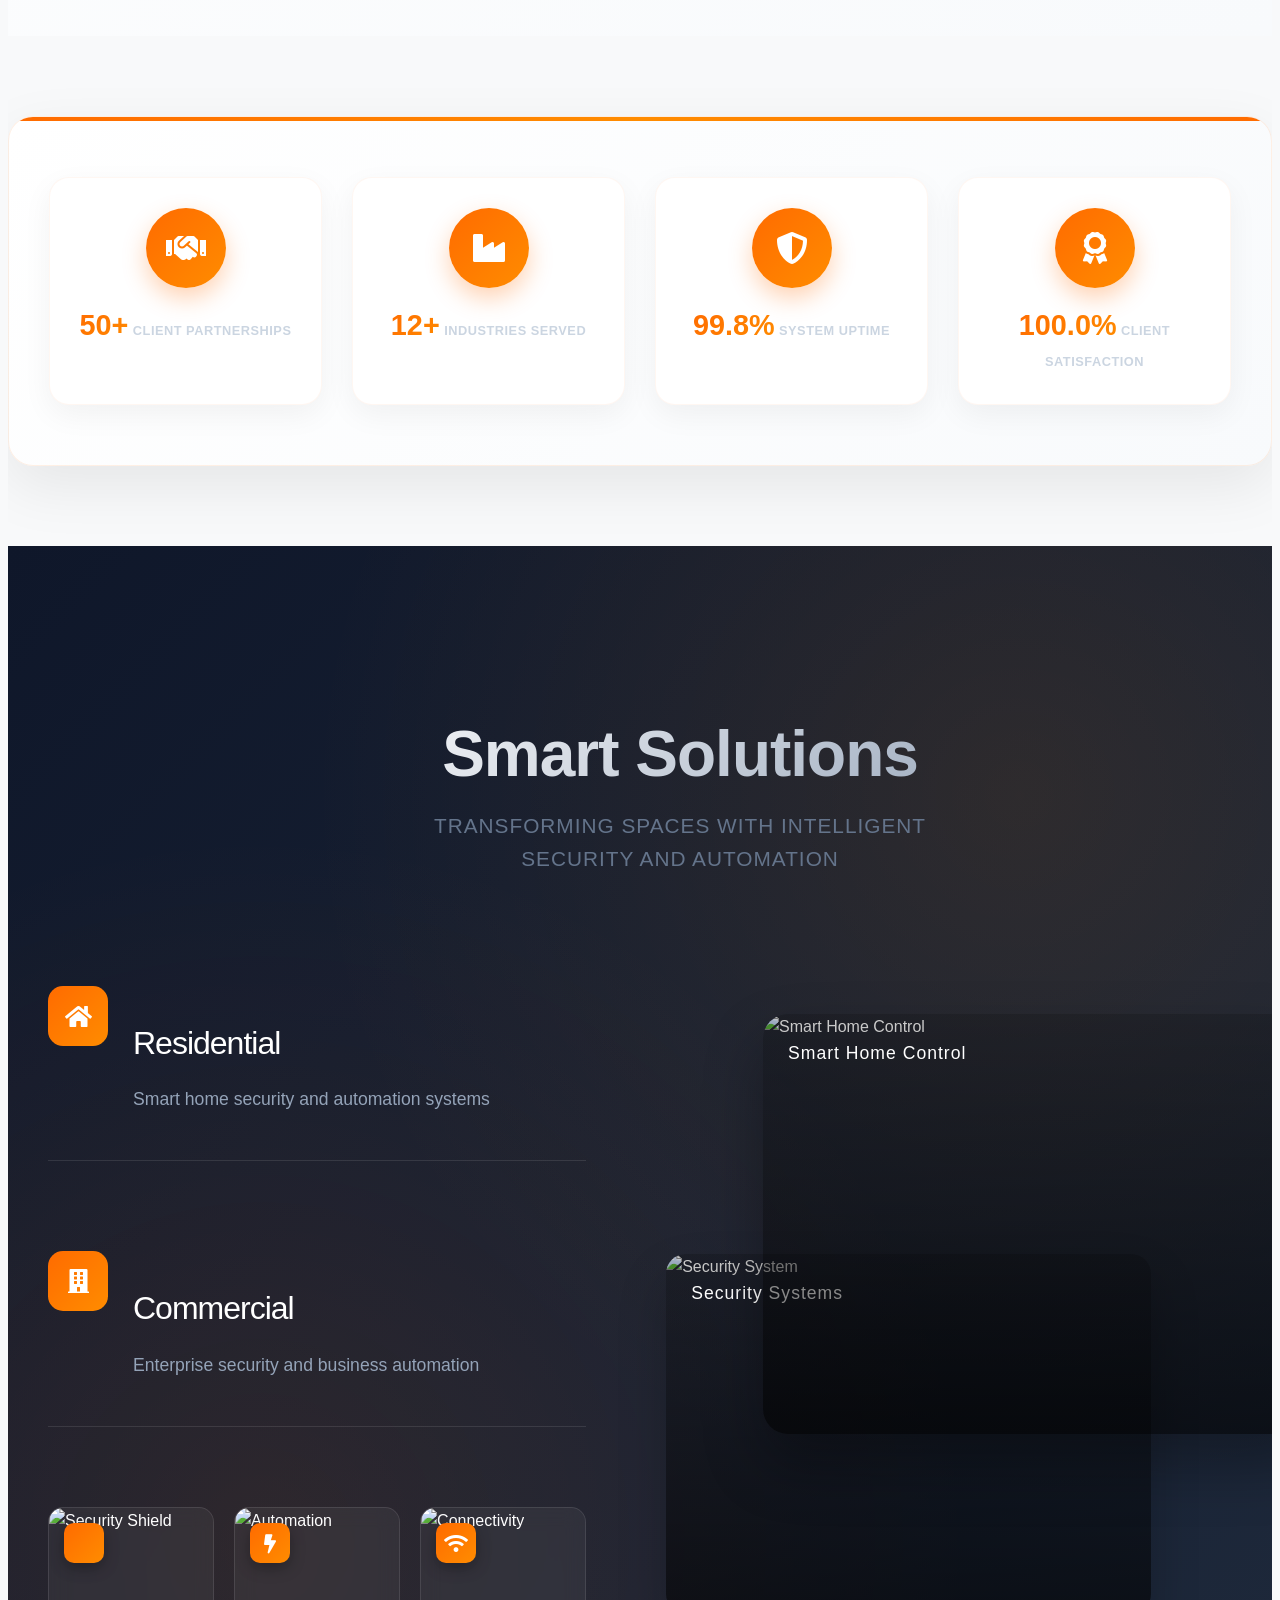
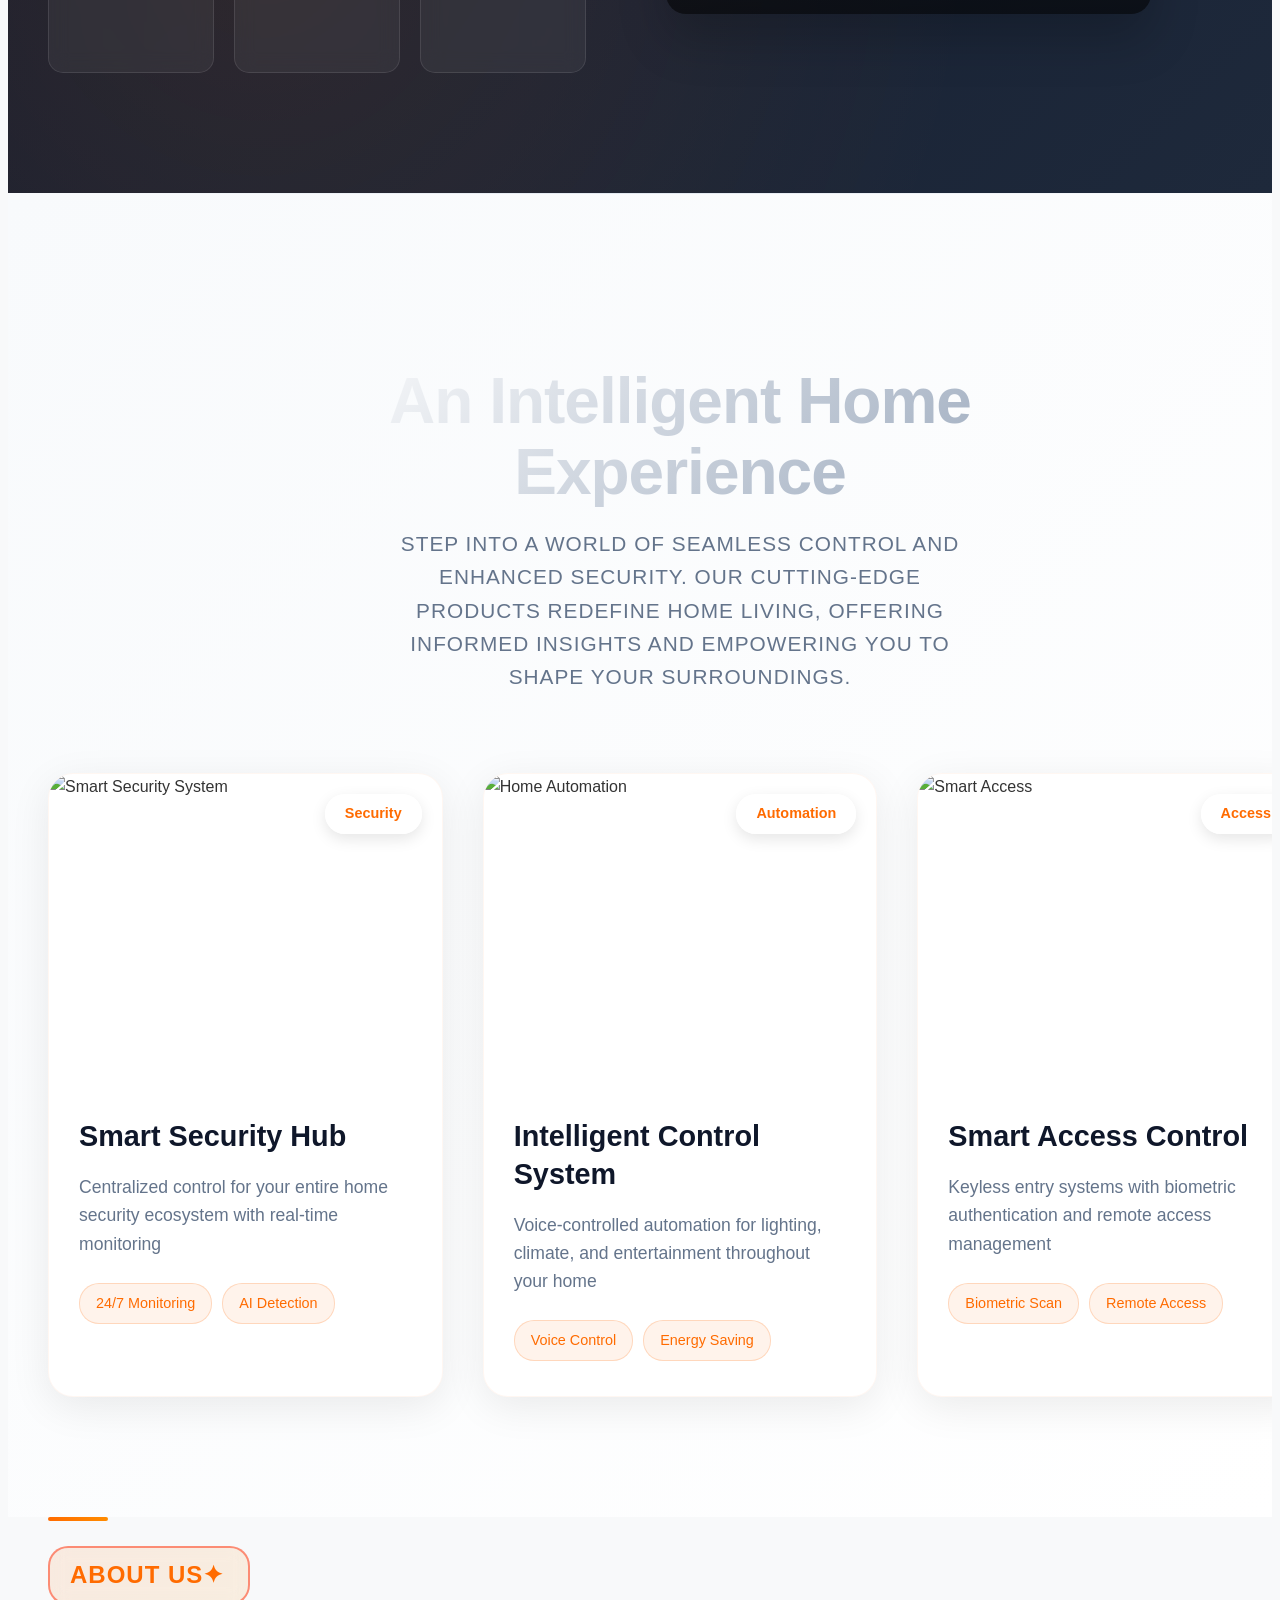
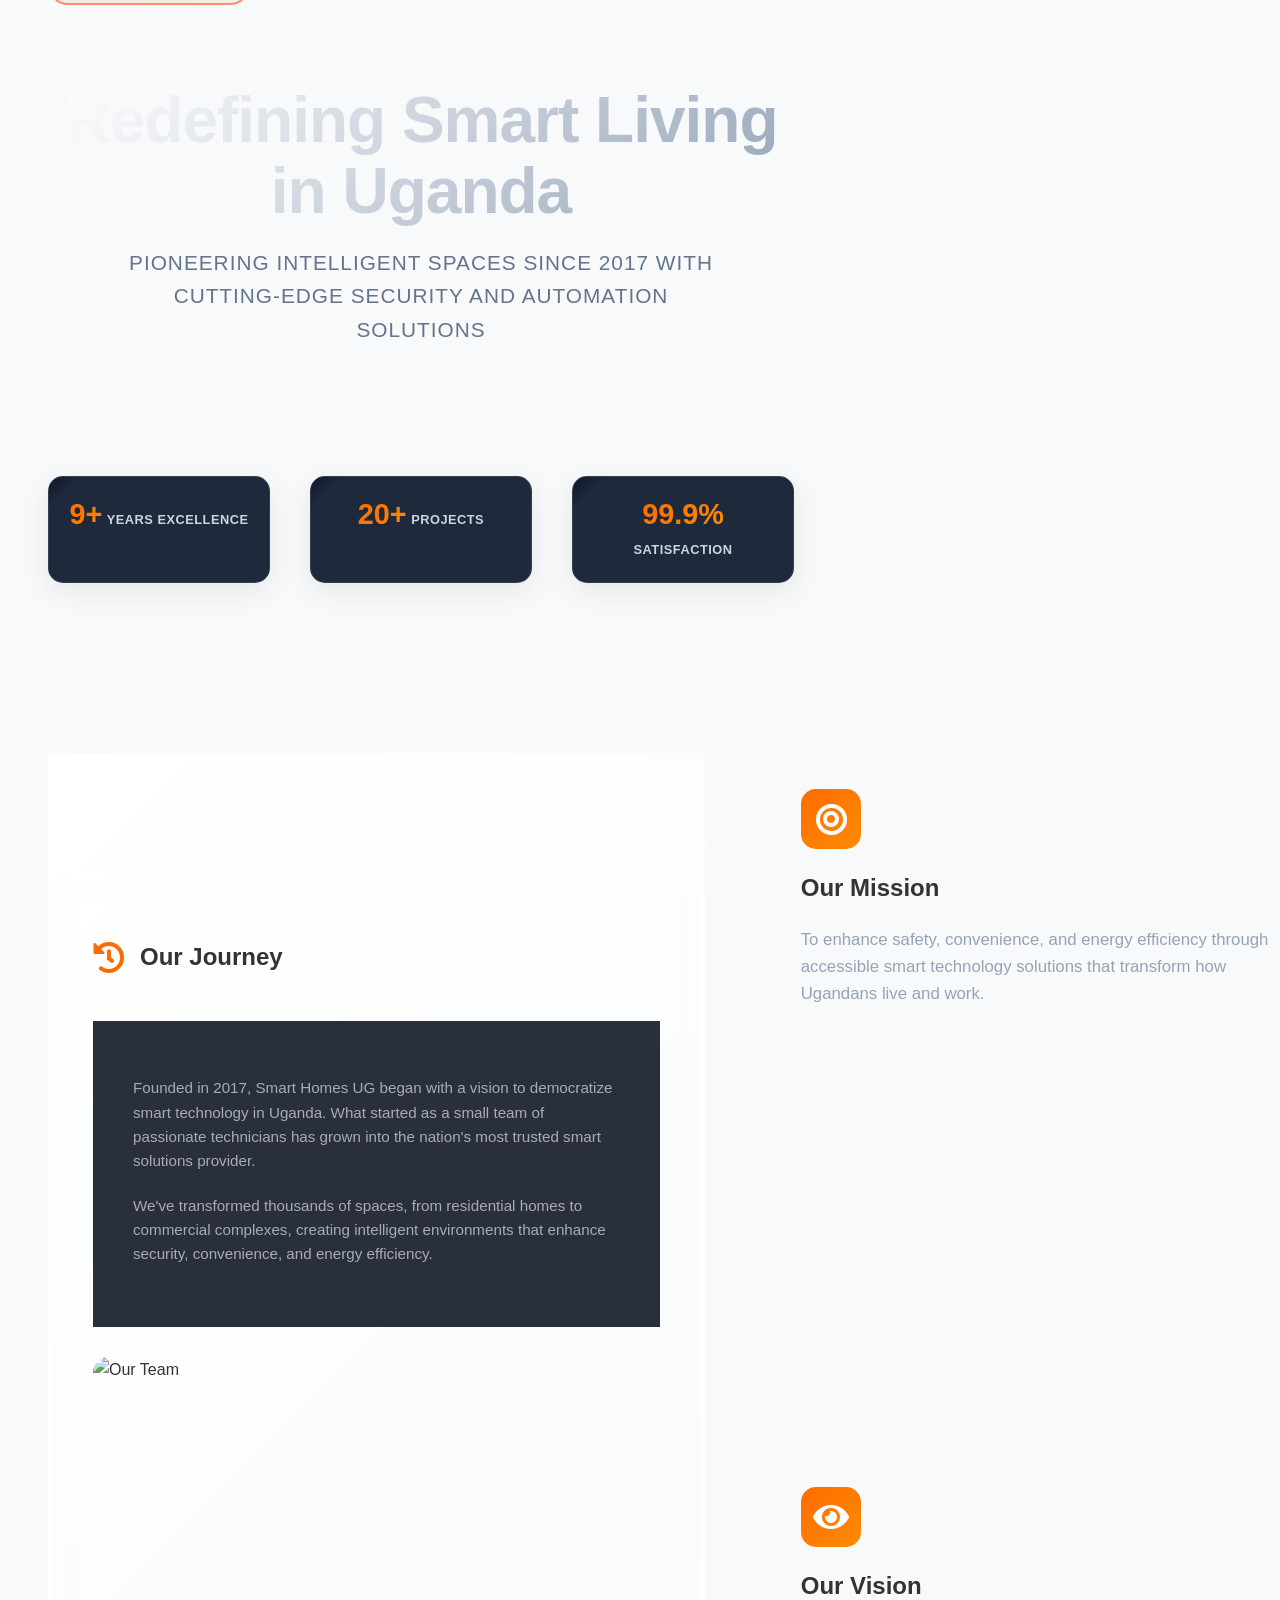
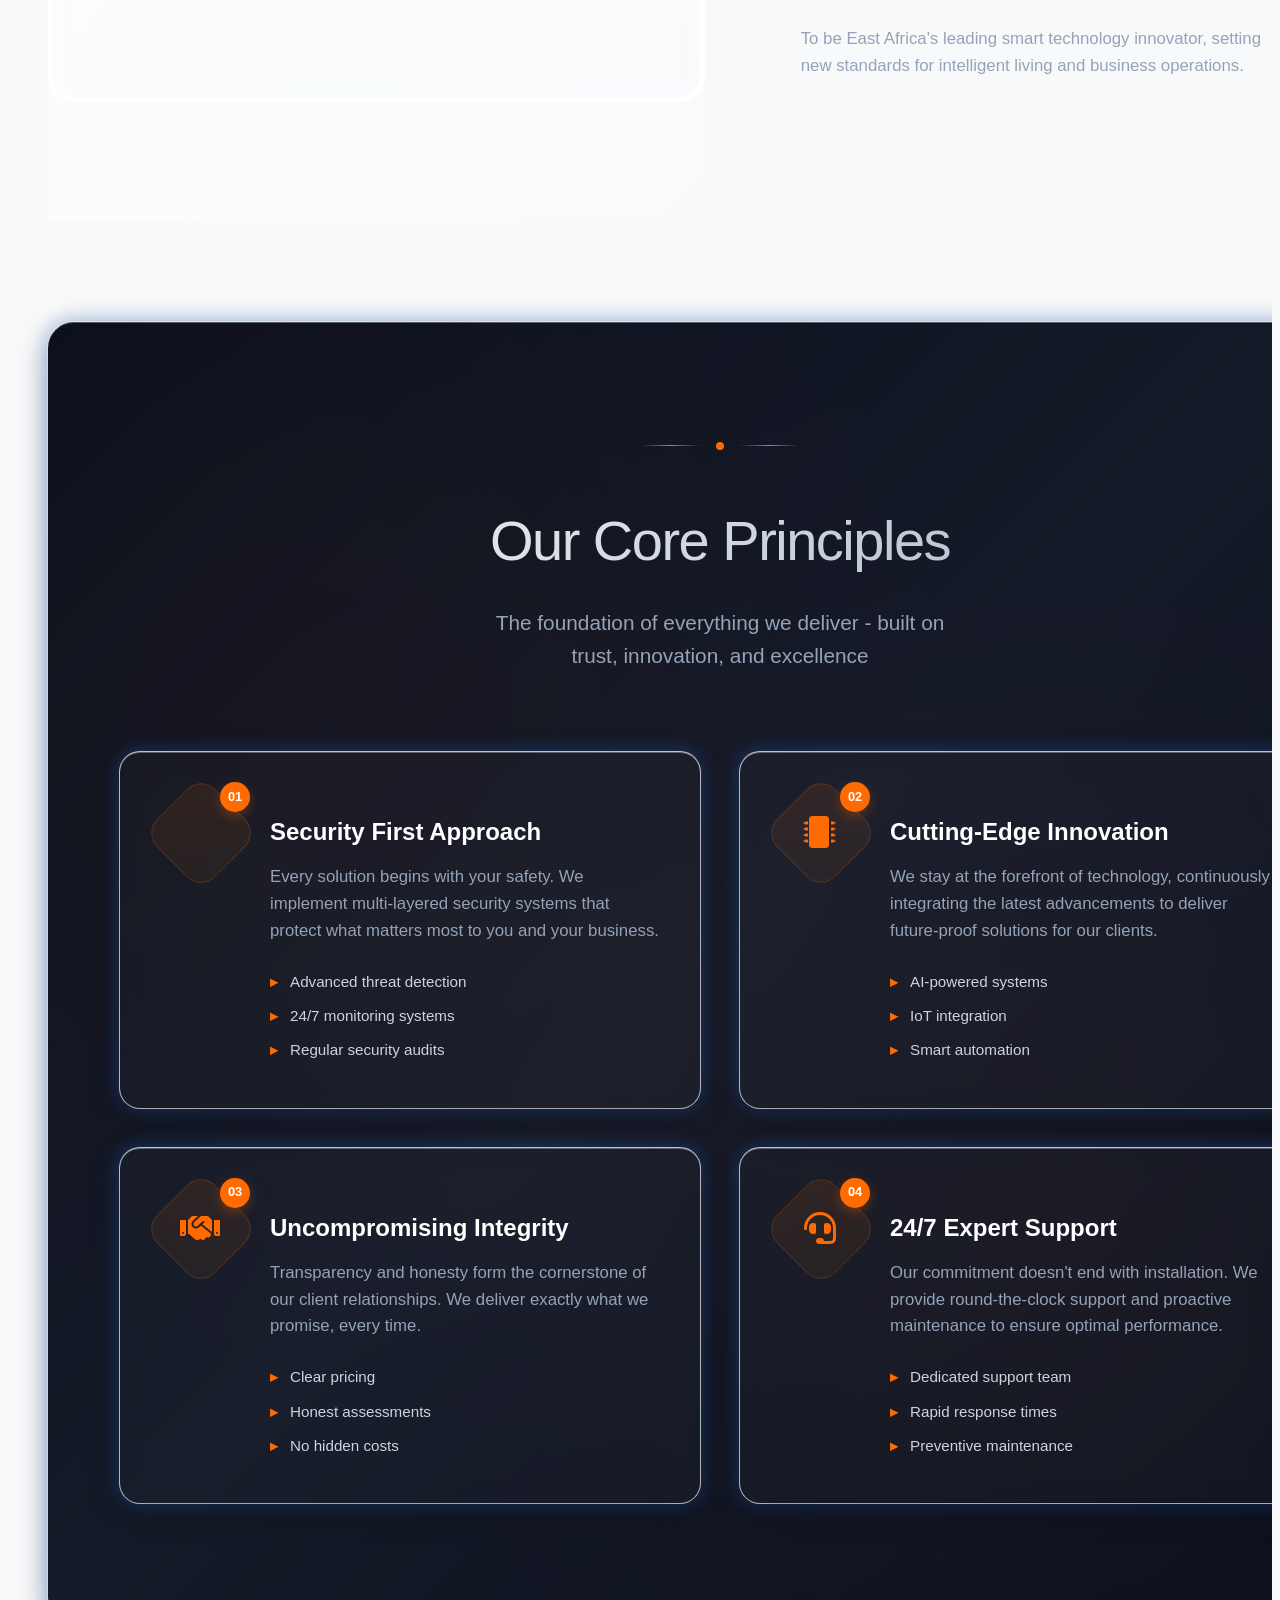
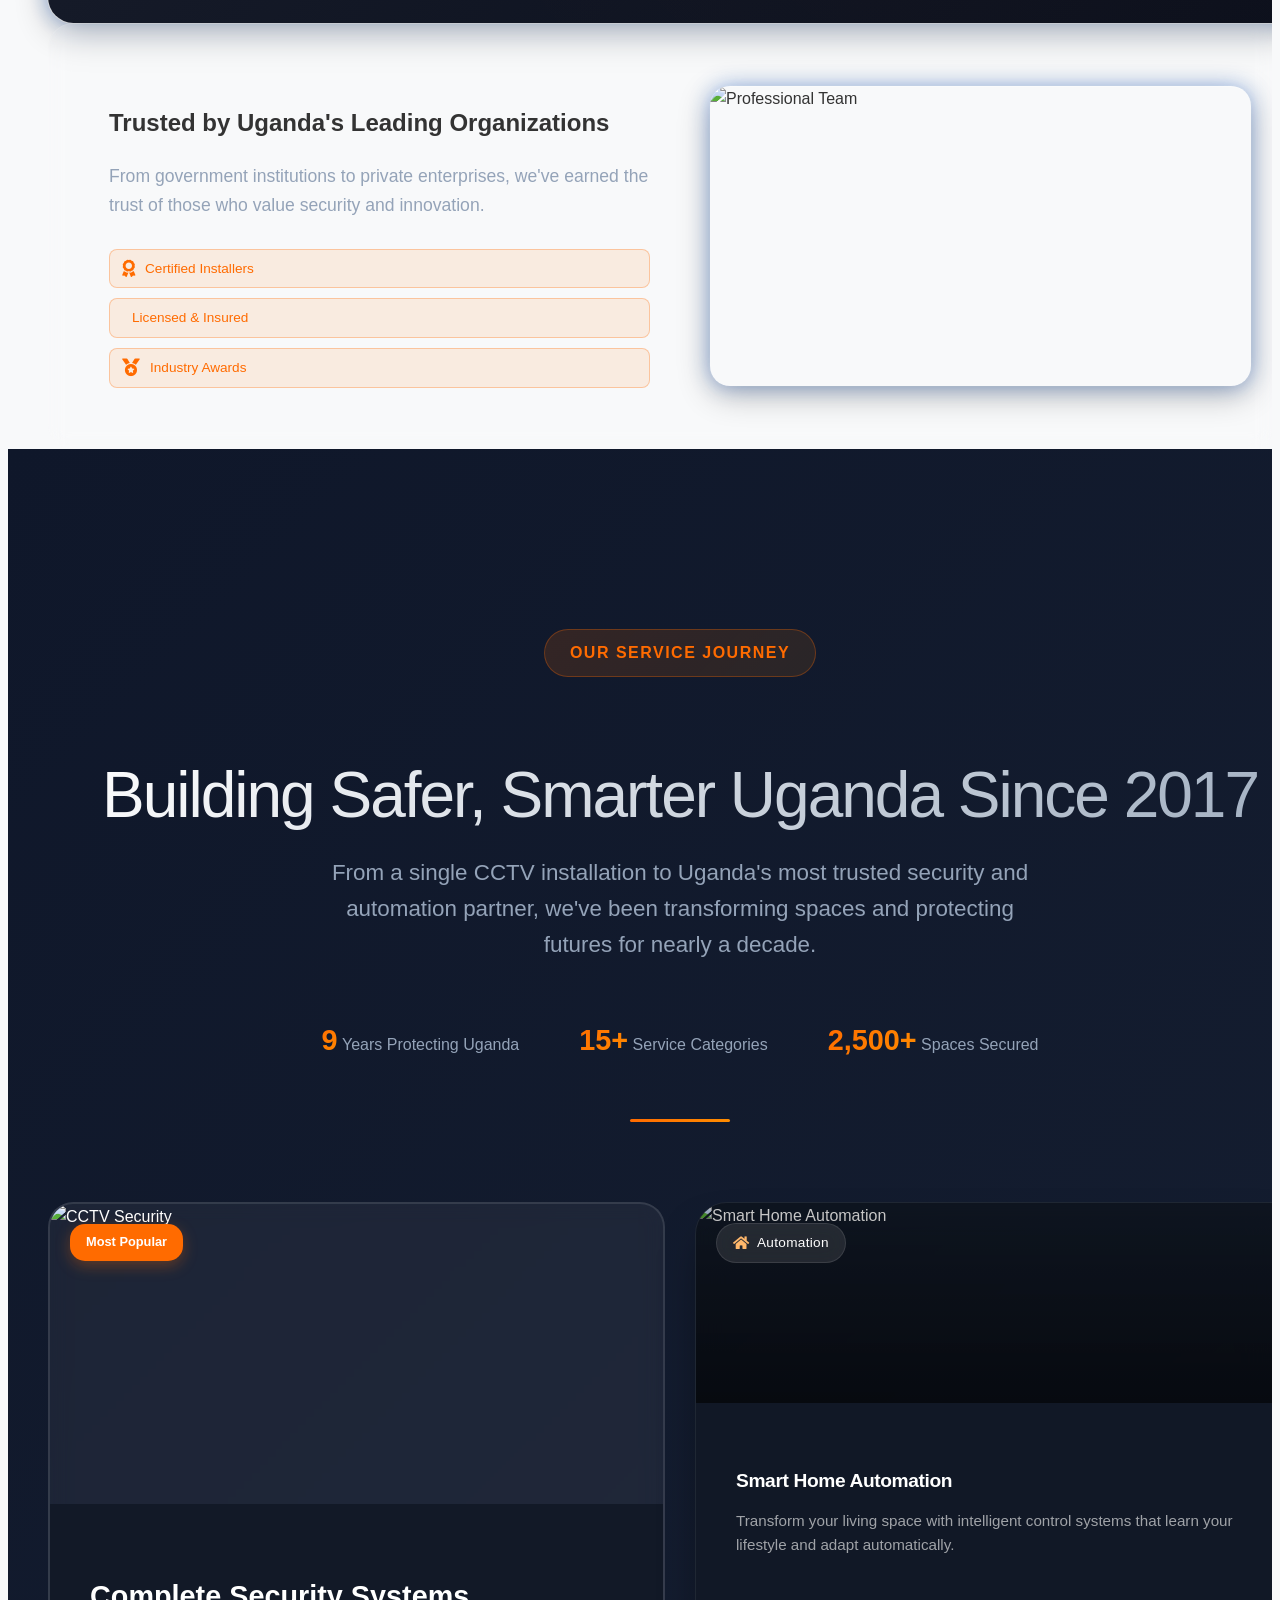
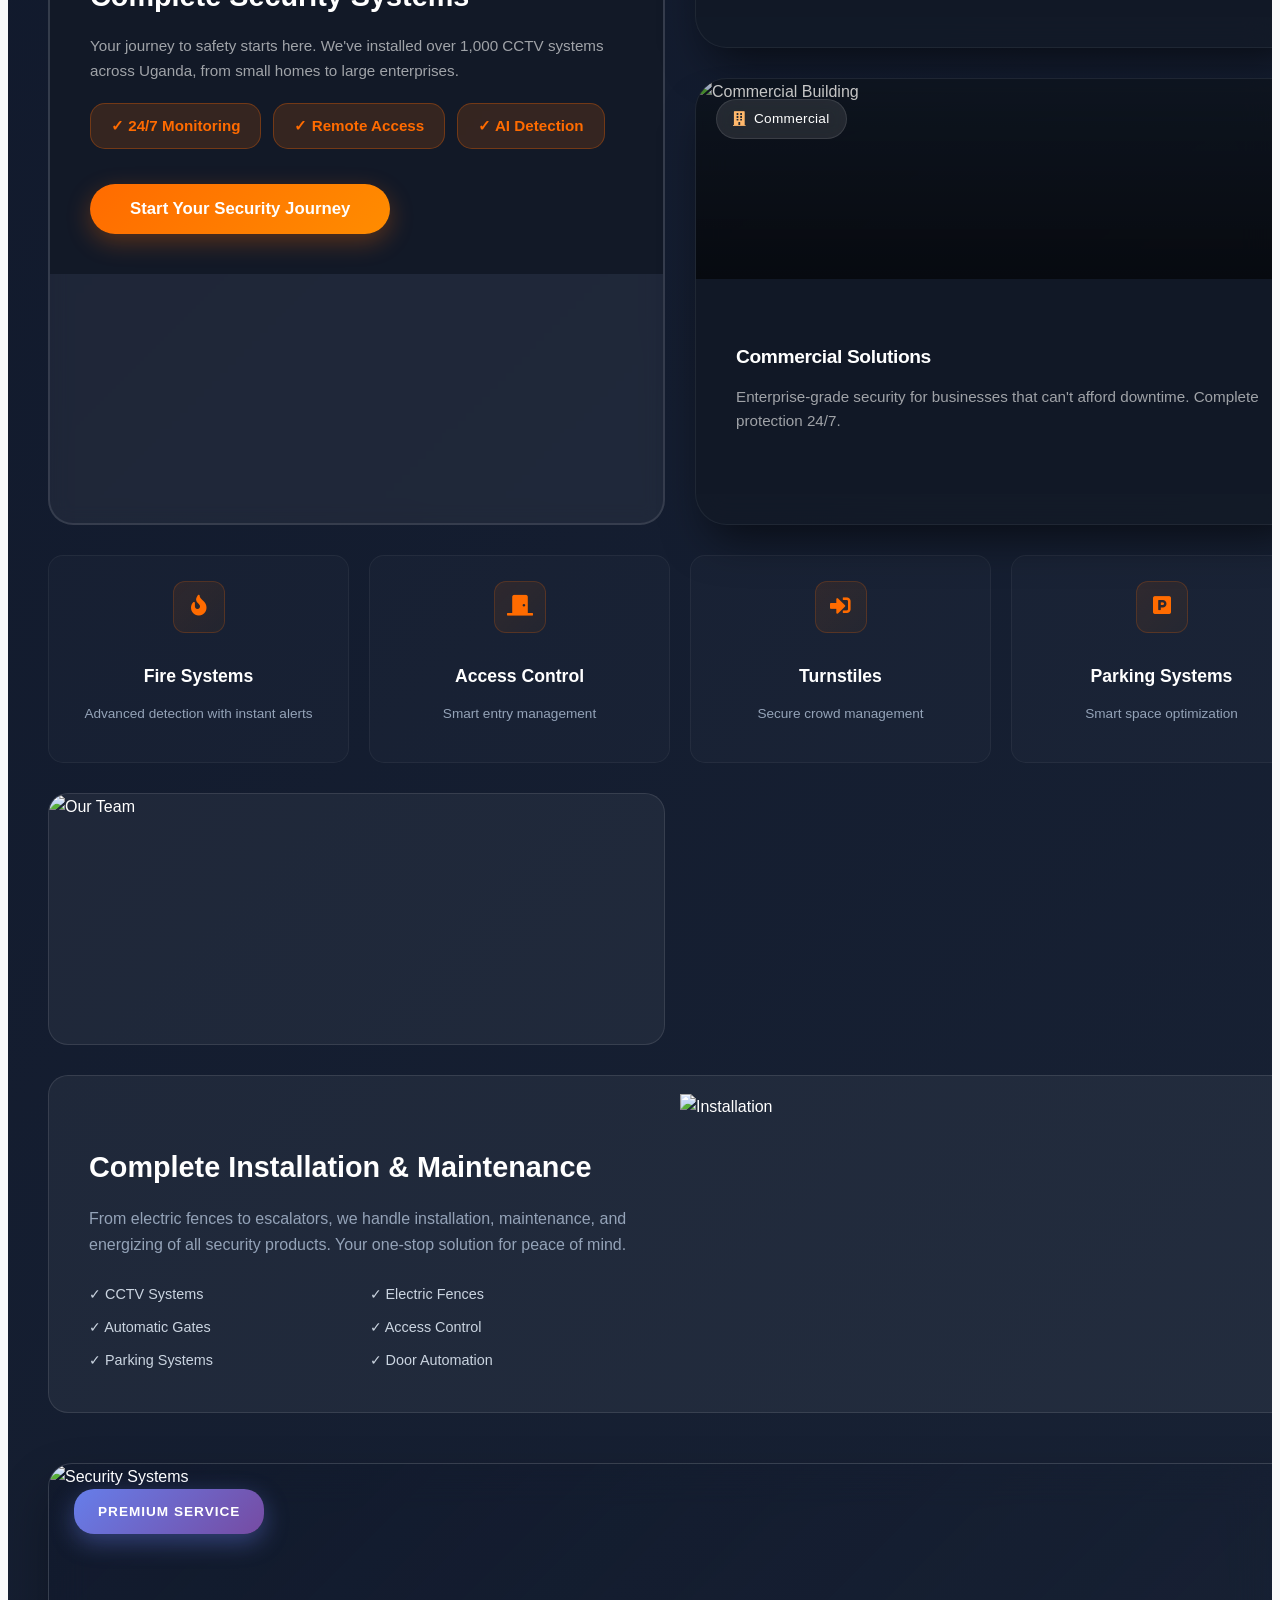
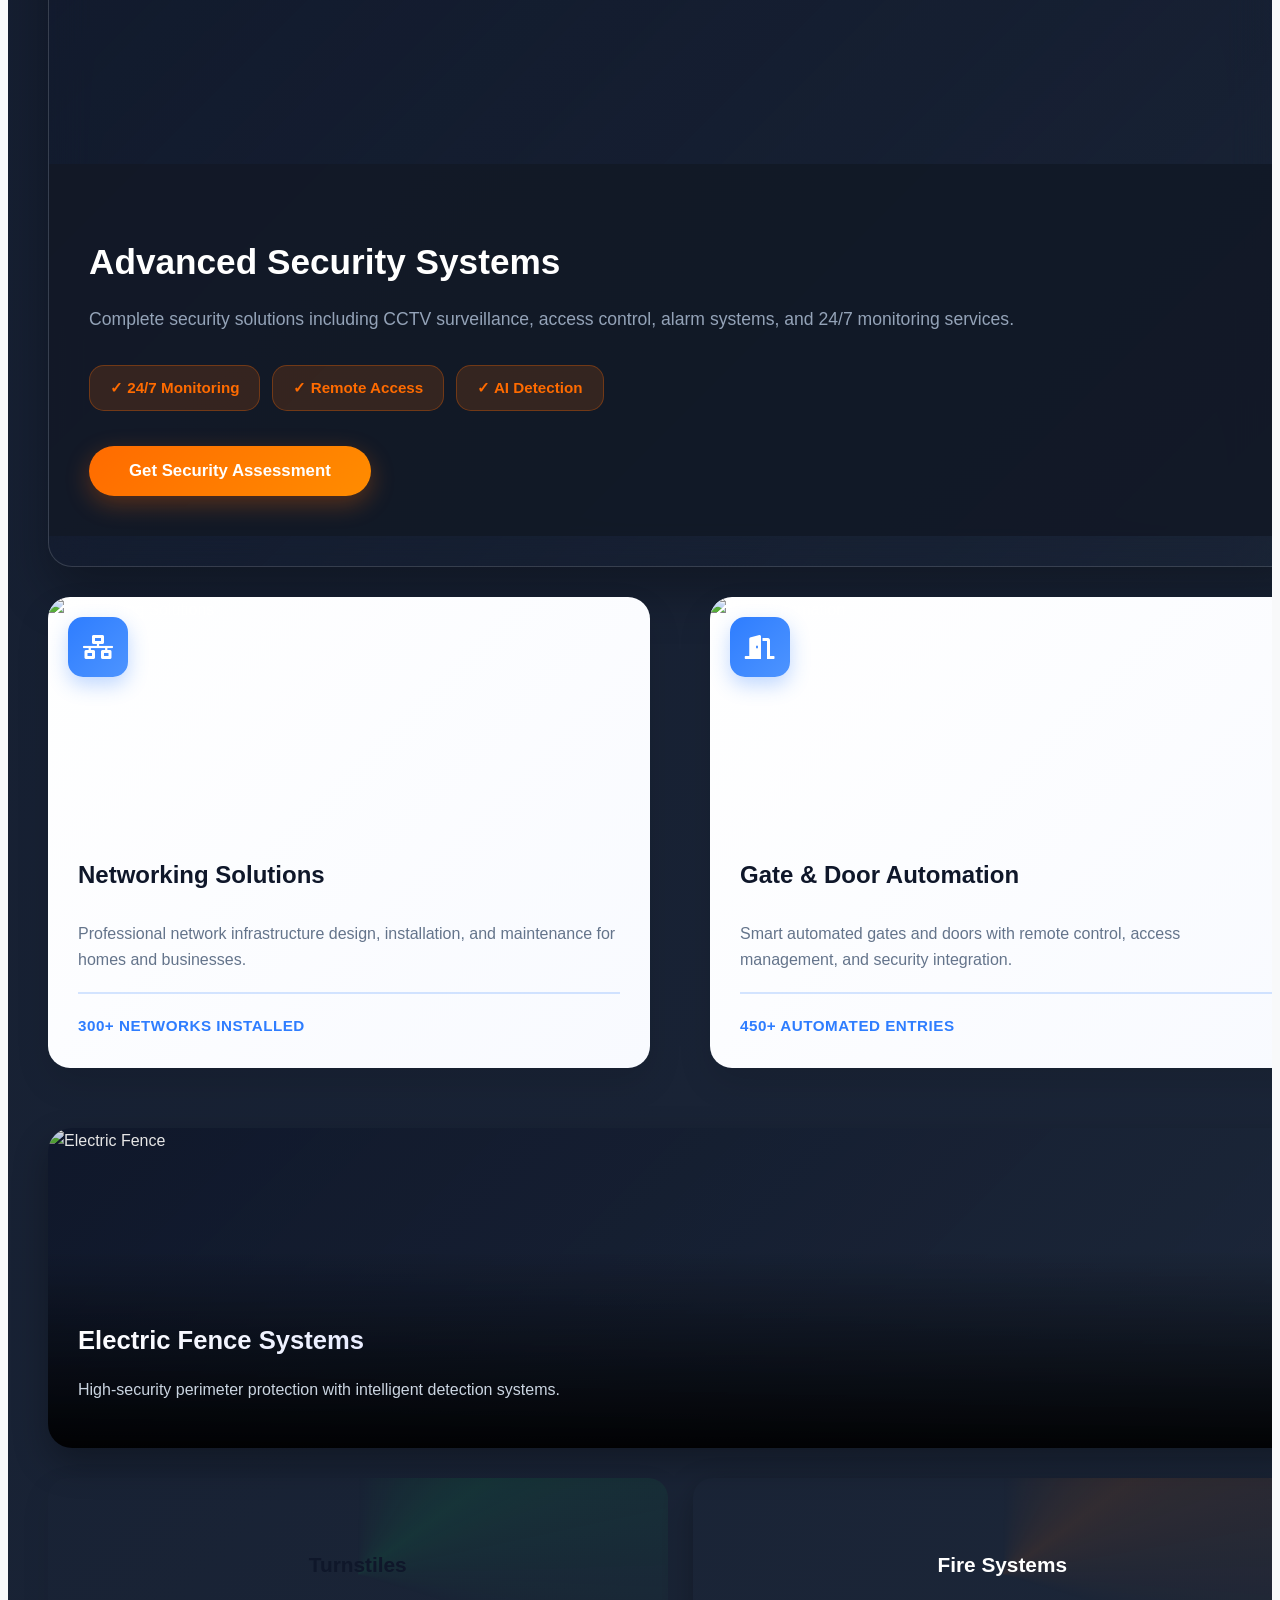
==== commit ad53a936: "updated" ====
--- a/index.html
+++ b/index.html
@@ -1,625 +1,2241 @@
 <!DOCTYPE html>
 <html lang="en">
-<head>
-    <meta charset="UTF-8">
-    <meta name="viewport" content="width=device-width, initial-scale=1.0">
-    <title>Smart Homes UG - Under Maintenance</title>
-    <style>
-        * {
-            margin: 0;
-            padding: 0;
-            box-sizing: border-box;
-        }
-
-        body {
-            font-family: -apple-system, BlinkMacSystemFont, 'SF Pro Display', 'Segoe UI', sans-serif;
-            background: linear-gradient(to bottom, #fef7ff 0%, #f0f9ff 30%, #fff 100%);
-            color: #1d1d1f;
-            overflow-x: hidden;
-            line-height: 1.6;
-            min-height: 100vh;
-        }
-
-        .nav {
-            display: flex;
-            justify-content: center;
-            align-items: center;
-            padding: 1.5rem 2rem;
-            backdrop-filter: blur(30px);
-            background: rgba(255, 255, 255, 0.85);
-            border-bottom: 1px solid rgba(0, 0, 0, 0.05);
-            position: sticky;
-            top: 0;
-            z-index: 100;
-        }
-
-        .logo {
-            font-size: 1.5rem;
-            font-weight: 800;
-            background: linear-gradient(90deg, #ff6b9d 0%, #c471ed 50%, #12c2e9 100%);
-            -webkit-background-clip: text;
-            -webkit-text-fill-color: transparent;
-            background-clip: text;
-            letter-spacing: -0.5px;
-        }
-
-        .container {
-            max-width: 1200px;
-            margin: 0 auto;
-            padding: 0 2rem;
-        }
-
-        .hero {
-            text-align: center;
-            padding: 6rem 2rem;
-            position: relative;
-        }
-
-        .badge {
-            display: inline-flex;
-            align-items: center;
-            gap: 0.5rem;
-            background: linear-gradient(135deg, #667eea 0%, #764ba2 100%);
-            color: white;
-            padding: 0.65rem 1.75rem;
-            border-radius: 50px;
-            font-weight: 700;
-            font-size: 0.85rem;
-            margin-bottom: 2rem;
-            text-transform: uppercase;
-            letter-spacing: 1.5px;
-            box-shadow: 0 10px 30px rgba(102, 126, 234, 0.3);
-            animation: float 3s ease-in-out infinite;
-        }
-
-        @keyframes float {
-            0%, 100% { transform: translateY(0); }
-            50% { transform: translateY(-8px); }
-        }
-
-        .dot {
-            width: 8px;
-            height: 8px;
-            background: white;
-            border-radius: 50%;
-            animation: pulse-dot 2s ease infinite;
-        }
-
-        @keyframes pulse-dot {
-            0%, 100% { opacity: 1; }
-            50% { opacity: 0.4; }
-        }
-
-        h1 {
-            font-size: 5.5rem;
-            font-weight: 900;
-            background: linear-gradient(135deg, #ff6b9d 0%, #c471ed 50%, #12c2e9 100%);
-            -webkit-background-clip: text;
-            -webkit-text-fill-color: transparent;
-            background-clip: text;
-            margin-bottom: 1.5rem;
-            line-height: 1;
-            letter-spacing: -4px;
-        }
-
-        .subtitle {
-            font-size: 1.75rem;
-            color: #6e6e73;
-            max-width: 700px;
-            margin: 0 auto 3rem;
-            font-weight: 500;
-            line-height: 1.5;
-        }
-
-        .cta-group {
-            display: flex;
-            gap: 1rem;
-            justify-content: center;
-            flex-wrap: wrap;
-            margin-bottom: 5rem;
-        }
-
-        .cta-btn {
-            padding: 1rem 2.5rem;
-            border-radius: 50px;
-            font-weight: 700;
-            font-size: 1.1rem;
-            text-decoration: none;
-            transition: all 0.3s ease;
-            display: inline-flex;
-            align-items: center;
-            gap: 0.75rem;
-        }
-
-        .cta-primary {
-            background: linear-gradient(135deg, #ff6b9d 0%, #c471ed 100%);
-            color: white;
-            box-shadow: 0 10px 40px rgba(255, 107, 157, 0.35);
-        }
-
-        .cta-primary:hover {
-            transform: translateY(-3px);
-            box-shadow: 0 15px 50px rgba(255, 107, 157, 0.5);
-        }
-
-        .cta-secondary {
-            background: white;
-            color: #1d1d1f;
-            border: 2px solid #e0e0e0;
-        }
-
-        .cta-secondary:hover {
-            border-color: #ff6b9d;
-            transform: translateY(-3px);
-            box-shadow: 0 10px 30px rgba(0, 0, 0, 0.1);
-        }
-
-        .cta-whatsapp {
-            background: linear-gradient(135deg, #25D366 0%, #128C7E 100%);
-            color: white;
-            box-shadow: 0 10px 40px rgba(37, 211, 102, 0.35);
-        }
-
-        .cta-whatsapp:hover {
-            transform: translateY(-3px);
-            box-shadow: 0 15px 50px rgba(37, 211, 102, 0.5);
-        }
-
-        .features {
-            display: grid;
-            grid-template-columns: repeat(auto-fit, minmax(300px, 1fr));
-            gap: 2.5rem;
-            padding: 3rem 0 5rem;
-        }
-
-        .card {
-            background: white;
-            border-radius: 30px;
-            padding: 3rem;
-            box-shadow: 0 10px 40px rgba(0, 0, 0, 0.06);
-            transition: all 0.4s ease;
-            border: 1px solid rgba(0, 0, 0, 0.05);
-        }
-
-        .card:hover {
-            transform: translateY(-10px);
-            box-shadow: 0 20px 60px rgba(0, 0, 0, 0.12);
-        }
-
-        .icon {
-            width: 70px;
-            height: 70px;
-            border-radius: 20px;
-            display: flex;
-            align-items: center;
-            justify-content: center;
-            font-size: 2.5rem;
-            margin-bottom: 1.5rem;
-            transition: transform 0.3s ease;
-        }
-
-        .card:hover .icon {
-            transform: scale(1.1) rotate(-5deg);
-        }
-
-        .icon-pink {
-            background: linear-gradient(135deg, #ffeef7 0%, #ffe0ee 100%);
-        }
-
-        .icon-blue {
-            background: linear-gradient(135deg, #e0f2fe 0%, #bae6fd 100%);
-        }
-
-        .icon-purple {
-            background: linear-gradient(135deg, #fae8ff 0%, #f3e8ff 100%);
-        }
-
-        .card h3 {
-            font-size: 1.75rem;
-            margin-bottom: 1rem;
-            font-weight: 800;
-            color: #1d1d1f;
-            letter-spacing: -0.5px;
-        }
-
-        .card p {
-            color: #6e6e73;
-            line-height: 1.7;
-            font-size: 1.05rem;
-        }
-
-        .stats {
-            background: linear-gradient(135deg, #fff 0%, #fef7ff 100%);
-            border-radius: 40px;
-            padding: 4rem 3rem;
-            margin: 4rem 0;
-            display: grid;
-            grid-template-columns: repeat(auto-fit, minmax(200px, 1fr));
-            gap: 3rem;
-            box-shadow: 0 15px 50px rgba(0, 0, 0, 0.05);
-        }
-
-        .stat {
-            text-align: center;
-        }
-
-        .stat-num {
-            font-size: 4rem;
-            font-weight: 900;
-            background: linear-gradient(135deg, #ff6b9d 0%, #c471ed 100%);
-            -webkit-background-clip: text;
-            -webkit-text-fill-color: transparent;
-            background-clip: text;
-            display: block;
-            line-height: 1;
-            margin-bottom: 0.5rem;
-        }
-
-        .stat-label {
-            color: #6e6e73;
-            font-weight: 600;
-            font-size: 1.1rem;
-        }
-
-        .contact {
-            background: white;
-            border-radius: 40px;
-            padding: 5rem 4rem;
-            margin: 5rem 0;
-            box-shadow: 0 20px 60px rgba(0, 0, 0, 0.08);
-        }
-
-        .contact h2 {
-            font-size: 3.5rem;
-            font-weight: 900;
-            text-align: center;
-            margin-bottom: 1rem;
-            background: linear-gradient(135deg, #ff6b9d 0%, #c471ed 100%);
-            -webkit-background-clip: text;
-            -webkit-text-fill-color: transparent;
-            background-clip: text;
-            letter-spacing: -2px;
-        }
-
-        .contact-subtitle {
-            text-align: center;
-            font-size: 1.4rem;
-            color: #6e6e73;
-            margin-bottom: 3rem;
-            font-weight: 500;
-        }
-
-        form {
-            max-width: 650px;
-            margin: 0 auto;
-        }
-
-        .form-row {
-            display: grid;
-            grid-template-columns: 1fr 1fr;
-            gap: 1.5rem;
-            margin-bottom: 1.5rem;
-        }
-
-        .form-group {
-            margin-bottom: 1.5rem;
-        }
-
-        label {
-            display: block;
-            font-weight: 700;
-            margin-bottom: 0.75rem;
-            color: #1d1d1f;
-            font-size: 0.95rem;
-        }
-
-        input, textarea {
-            width: 100%;
-            padding: 1.1rem 1.5rem;
-            border: 2px solid #e5e5e7;
-            border-radius: 15px;
-            font-size: 1rem;
-            font-family: inherit;
-            transition: all 0.3s ease;
-            background: #fafafa;
-        }
-
-        input:focus, textarea:focus {
-            outline: none;
-            border-color: #ff6b9d;
-            background: white;
-            box-shadow: 0 0 0 4px rgba(255, 107, 157, 0.1);
-        }
-
-        textarea {
-            min-height: 140px;
-            resize: vertical;
-        }
-
-        .submit-btn {
-            width: 100%;
-            padding: 1.4rem;
-            background: linear-gradient(135deg, #ff6b9d 0%, #c471ed 100%);
-            color: white;
-            border: none;
-            border-radius: 15px;
-            font-size: 1.2rem;
-            font-weight: 800;
-            cursor: pointer;
-            transition: all 0.3s ease;
-            box-shadow: 0 10px 40px rgba(255, 107, 157, 0.35);
-            letter-spacing: 0.5px;
-        }
-
-        .submit-btn:hover {
-            transform: translateY(-3px);
-            box-shadow: 0 15px 50px rgba(255, 107, 157, 0.5);
-        }
-
-        .success {
-            display: none;
-            background: linear-gradient(135deg, #10b981 0%, #34d399 100%);
-            color: white;
-            padding: 1.25rem;
-            border-radius: 15px;
-            text-align: center;
-            margin-top: 1.5rem;
-            font-weight: 700;
-            animation: slideDown 0.5s ease;
-        }
-
-        @keyframes slideDown {
-            from {
-                opacity: 0;
-                transform: translateY(-20px);
-            }
-            to {
-                opacity: 1;
-                transform: translateY(0);
-            }
-        }
-
-        footer {
-            text-align: center;
-            padding: 4rem 2rem;
-            color: #6e6e73;
-        }
-
-        /* WhatsApp Floating Button */
-        .whatsapp-float {
-            position: fixed;
-            width: 60px;
-            height: 60px;
-            bottom: 40px;
-            right: 40px;
-            background-color: #25D366;
-            color: white;
-            border-radius: 50px;
-            text-align: center;
-            font-size: 30px;
-            box-shadow: 2px 2px 3px rgba(0, 0, 0, 0.2);
-            z-index: 100;
-            display: flex;
-            align-items: center;
-            justify-content: center;
-            transition: all 0.3s ease;
-            text-decoration: none;
-        }
-
-        .whatsapp-float:hover {
-            background-color: #128C7E;
-            transform: scale(1.1);
-        }
-
-        /* Mobile Responsiveness */
-        @media (max-width: 768px) {
-            h1 {
-                font-size: 3.5rem;
-                letter-spacing: -2px;
-            }
-
-            .subtitle {
-                font-size: 1.3rem;
-            }
-
-            .form-row {
-                grid-template-columns: 1fr;
-            }
-
-            .contact {
-                padding: 3rem 2rem;
-            }
-
-            .stats {
-                padding: 3rem 2rem;
-                gap: 2rem;
-                grid-template-columns: repeat(2, 1fr);
-            }
-
-            .card {
-                padding: 2rem;
-            }
-
-            .hero {
-                padding: 4rem 1rem;
-            }
-
-            .cta-group {
-                flex-direction: column;
-                align-items: center;
-                gap: 1rem;
-                margin-bottom: 3rem;
-            }
-
-            .cta-btn {
-                width: 100%;
-                max-width: 350px;
-                justify-content: center;
-            }
-
-            .whatsapp-float {
-                width: 50px;
-                height: 50px;
-                bottom: 20px;
-                right: 20px;
-                font-size: 25px;
-            }
-        }
-
-        @media (max-width: 480px) {
-            h1 {
-                font-size: 2.8rem;
-            }
-
-            .subtitle {
-                font-size: 1.1rem;
-            }
-
-            .contact h2 {
-                font-size: 2.5rem;
-            }
-
-            .stat-num {
-                font-size: 3rem;
-            }
-
-            .nav {
-                padding: 1rem 1.5rem;
-            }
-
-            .logo {
-                font-size: 1.3rem;
-            }
-
-            .stats {
-                grid-template-columns: 1fr;
-            }
-
-            .features {
-                grid-template-columns: 1fr;
-                gap: 1.5rem;
-                padding: 2rem 0 3rem;
-            }
-
-            .container {
-                padding: 0 1rem;
-            }
-        }
-    </style>
-</head>
-<body>
-    <nav class="nav">
-        <div class="logo">SMART HOMES UG</div>
-    </nav>
-
-    <div class="container">
-        <section class="hero">
-            <div class="badge">
-                <span class="dot"></span>
-                Under Maintenance
-            </div>
-            <h1>We're Upgrading</h1>
-            <p class="subtitle">Our website is getting a fresh new look with exciting features. We'll be back online shortly with an enhanced experience!</p>
-            <div class="cta-group">
-                <a href="tel:+256787393053" class="cta-btn cta-primary">📞 Call Us Now</a>
-                <a href="mailto:info@smarthomesug.com" class="cta-btn cta-secondary">✉️ Email Support</a>
-                <a href="https://wa.me/256787393053?text=Hi%20Smart%20Homes%20UG%2C%20I%20need%20help%20with%20my%20smart%20home%20system" class="cta-btn cta-whatsapp" target="_blank">💬 WhatsApp Chat</a>
-            </div>
-        </section>
-
-        <section class="features">
-            <div class="card">
-                <div class="icon icon-pink">⚡</div>
-                <h3>Faster Performance</h3>
-                <p>Experience blazing-fast speeds with our optimized platform for seamless smart home management.</p>
-            </div>
-            <div class="card">
-                <div class="icon icon-blue">✨</div>
-                <h3>New Features</h3>
-                <p>Discover powerful new tools and integrations designed to simplify your smart home experience.</p>
-            </div>
-            <div class="card">
-                <div class="icon icon-purple">🔒</div>
-                <h3>Enhanced Security</h3>
-                <p>Your data is protected with state-of-the-art security measures and encryption technology.</p>
-            </div>
-        </section>
-
-        <section class="stats">
+  <head>
+    <meta charset="UTF-8" />
+    <meta
+      name="viewport"
+      content="width=device-width, initial-scale=1.0, maximum-scale=1.0, user-scalable=no"
+    />
+    <title>Smart Homes UG - Premium Security & Automation Solutions</title>
+    <meta
+      name="description"
+      content="Uganda's leading provider of smart home security, CCTV systems, IoT solutions, and home automation. Professional installation with 24/7 support."
+    />
+
+    <!-- Stylesheets -->
+    <link rel="stylesheet" href="styles.css" />
+    <link rel="preconnect" href="https://fonts.googleapis.com" />
+    <link rel="preconnect" href="https://fonts.gstatic.com" crossorigin />
+    <link
+      href="https://fonts.googleapis.com/css2?family=Poppins:wght@300;400;500;600;700&family=Inter:wght@400;500;600&display=swap"
+      rel="stylesheet"
+    />
+    <link
+      rel="stylesheet"
+      href="https://cdnjs.cloudflare.com/ajax/libs/font-awesome/5.15.3/css/all.min.css"
+    />
+    <link
+      rel="stylesheet"
+      href="https://unpkg.com/swiper/swiper-bundle.min.css"
+    />
+
+    <!-- Favicon -->
+    <link rel="icon" href="images/favicon.png" type="image/png" />
+  </head>
+  <body>
+
+    <!-- Header & Navigation --> 
+    <header class="header">
+      <div class="container">
+        <nav class="navbar">
+          <div class="nav-brand">
+            <a href="#hero" class="logo-link">
+              <div class="logo-container">
+                <img
+                  class="logo"
+                  src="/images/logo.jpg"
+                  alt="Smart Homes UG Logo"
+                />
+              </div>
+            </a>
+          </div>
+
+          <div class="nav-menu" id="navMenu">
+            <ul class="nav-list">
+              <li class="nav-item">
+                <a href="#hero" class="nav-link active">Home</a>
+              </li>
+              <li class="nav-item">
+                <a href="#about" class="nav-link">About</a>
+              </li>
+              <li class="nav-item">
+                <a href="#services" class="nav-link">Services</a>
+              </li>
+              <li class="nav-item">
+                <a href="#projects" class="nav-link">Projects</a>
+              </li>
+              <li class="nav-item">
+                <a href="#clients" class="nav-link">Clients</a>
+              </li>
+              <li class="nav-item">
+                <a href="#contact" class="nav-link">Contact</a>
+              </li>
+            </ul>
+
+            <div class="nav-actions">
+              <a href="tel:+256787393053" class="phone-link">
+                <i class="fas fa-phone-alt"></i>
+                +256 787 393053
+              </a>
+              <a href="#contact" class="btn btn-primary">Get Quote</a>
+            </div>
+          </div>
+
+          <div class="nav-toggle" id="navToggle">
+            <span></span>
+            <span></span>
+            <span></span>
+          </div>
+        </nav>
+      </div>
+    </header>
+
+    <!-- Main Content -->
+    <main class="main">
+        <section id="hero" class="hero">
+        <div class="container">
+          <div class="hero-content">
+            <div class="hero-text">
+              <div class="hero-badge">
+                <span>Intelligent Home Automation Since 2017</span>
+              </div>
+              <h1 class="hero-title2">
+                Transform Your Home Space with
+                <span class="smart-home-brand">Smart HomesUg</span>
+              </h1>
+              <p class="hero-description">
+                Experience the future of home living with our cutting-edge smart
+                home solutions. Control, monitor, and automate your home from
+                anywhere in the world with seamless integration.
+              </p>
+
+              <div class="hero-stats">
+                <div class="stat">
+                  <span class="stat-number">1K+</span>
+                  <span class="stat-label">Smart Homes</span>
+                </div>
+                <div class="stat">
+                  <span class="stat-number">99.8%</span>
+                  <span class="stat-label">Uptime</span>
+                </div>
+                <div class="stat">
+                  <span class="stat-number">24/7</span>
+                  <span class="stat-label">Support</span>
+                </div>
+              </div>
+
+              <div class="hero-actions">
+                <a href="#solutions" class="btn btn-primary">
+                  <i class="fas fa-rocket"></i>
+                  Explore Solutions
+                </a>
+                <a href="#contact" class="btn btn-secondary">
+                  <i class="fas fa-calendar"></i>
+                  Book Demo
+                </a>
+              </div>
+            </div>
+
+            <div class="hero-visual">
+          <div class="smart-home-dashboard">
+         <div class="dashboard-header">
+             <div class="dashboard-info">
+      <div class="dashboard-title">Smart Home Control</div>
+      <div class="dashboard-subtitle">Live • 4 Devices Online</div>
+    </div>
+<div class="connection-badge">
+  <div class="live-dot"></div>
+  <span>Online</span>
+</div>
+  </div>
+  
+  <div class="device-grid">
+    <!-- Security Camera Card -->
+    <div class="device-card security-card">
+      <div class="device-header">
+        <div class="device-icon">📹</div>
+        <div class="device-info">
+          <div class="device-name">Security Cam</div>
+          <div class="device-location">Front Door</div>
+        </div>
+        <div class="live-indicator">
+          <div class="pulse-dot"></div>
+          LIVE
+        </div>
+      </div>
+      <div class="device-visual">
+        <div class="camera-preview">
+          <img src="https://media1.tenor.com/images/7a36bcda27a510056a110af533fb5699/tenor.gif?itemid=13600490" alt="Front Door Camera Live Feed" class="camera-image" onerror="this.style.display='none'; this.nextElementSibling.style.display='block';">
+          <div class="image-placeholder">
+            <div class="placeholder-content">
+              <div class="camera-icon">📹</div>
+              <div class="placeholder-text">Live Feed Loading...</div>
+            </div>
+          </div>
+          <div class="preview-overlay">
+            <div class="timestamp">LIVE 14:23</div>
+            <div class="motion-alert">
+              <span class="motion-dot"></span>
+              No Motion
+            </div>
+          </div>
+        </div>
+        <div class="quick-controls">
+          <button class="control-btn record active">
+            <span class="btn-dot"></span>
+            Recording
+          </button>
+          <button class="control-btn audio">
+            <span class="btn-icon">🎤</span>
+            Audio
+          </button>
+        </div>
+      </div>
+    </div>
+
+    <!-- Smart Lock Card -->
+    <div class="device-card lock-card">
+      <div class="device-header">
+        <div class="device-icon">🔒</div>
+        <div class="device-info">
+          <div class="device-name">Smart Lock</div>
+          <div class="device-location">Main Door</div>
+        </div>
+        <div class="device-status locked">Locked</div>
+      </div>
+      <div class="device-visual">
+        <div class="lock-visual">
+          <div class="lock-icon">
+            <div class="lock-bolt"></div>
+          </div>
+          <div class="lock-state">Secured</div>
+        </div>
+        <div class="quick-controls">
+          <button class="control-btn unlock">Unlock</button>
+          <button class="control-btn history">History</button>
+        </div>
+      </div>
+    </div>
+
+    <!-- Lighting Card -->
+    <div class="device-card lighting-card">
+      <div class="device-header">
+        <div class="device-icon">💡</div>
+        <div class="device-info">
+          <div class="device-name">Lighting</div>
+          <div class="device-location">Living Room</div>
+        </div>
+        <div class="device-status on">75%</div>
+      </div>
+      <div class="device-visual">
+        <div class="lighting-control">
+          <div class="brightness-display">
+            <div class="brightness-icon">☀️</div>
+            <div class="brightness-level">75%</div>
+          </div>
+          <div class="brightness-slider">
+            <div class="slider-track">
+              <div class="slider-fill" style="width: 75%"></div>
+            </div>
+          </div>
+        </div>
+        <div class="quick-controls">
+          <button class="control-btn scene">Scene</button>
+          <button class="control-btn power active">On</button>
+        </div>
+      </div>
+    </div>
+
+    <!-- Climate Card -->
+    <div class="device-card climate-card">
+      <div class="device-header">
+        <div class="device-icon">🌡️</div>
+        <div class="device-info">
+          <div class="device-name">Climate</div>
+          <div class="device-location">Main Floor</div>
+        </div>
+        <div class="device-status">22°C</div>
+      </div>
+      <div class="device-visual">
+        <div class="climate-display">
+          <div class="current-temp">22.5°C</div>
+          <div class="climate-stats">
+            <div class="stat">Humidity: 45%</div>
+            <div class="stat">Auto</div>
+          </div>
+        </div>
+        <div class="quick-controls">
+          <button class="control-btn temp-down">-</button>
+          <button class="control-btn temp-up">+</button>
+        </div>
+      </div>
+    </div>
+  </div>
+
+
+</div>
+              </div>
+            </div>
+          </div>
+        </div>
+      </section>
+      
+      <!-- Professional Solutions Section -->
+      <section id="solutions" class="solutions-section">
+        <div class="container">
+          <div class="section-header">
+            <div class="section-subtitle">INTEGRATED SOLUTIONS</div>
+            <h2 class="section-title">Smart Home Ecosystem</h2>
+            <p class="section-description">
+              Complete home automation powered by AI. Seamlessly integrated
+              systems that work together to create the ultimate living
+              experience.
+            </p>
+          </div>
+
+
+          <!-- Amazing Voice Assistant Integration Banner -->
+          <div class="integration-banner">
+            <div class="banner-content">
+              <div class="voice-assistant-demo">
+                <div class="assistant-header">
+                  <div class="assistant-avatar">
+                    <i class="fas fa-microphone-alt"></i>
+                    <div class="pulse-ring"></div>
+                  </div>
+                  <div class="assistant-status">
+                    <span class="status-text">Ready</span>
+                    <div class="status-dot"></div>
+                  </div>
+                </div>
+
+                <div class="conversation-interface">
+                  <div class="user-query">
+                    <div class="query-bubble typing">
+                      <div class="typing-indicator">
+                        <span></span>
+                        <span></span>
+                        <span></span>
+                      </div>
+                      <span class="query-text"></span>
+                    </div>
+                  </div>
+
+                  <div class="assistant-response">
+                    <div class="response-bubble">
+                      <div class="response-content">
+                        <span class="response-text"></span>
+                      </div>
+                      <div class="response-actions">
+                      
+                      </div>
+                    </div>
+                  </div>
+                </div>
+
+                <div class="voice-trigger">
+                  <div class="trigger-circle">
+                    <i class="fas fa-microphone"></i>
+                  </div>
+                  <div class="trigger-label">Say "Hey Smart Home"</div>
+                </div>
+              </div>
+            </div>
+
+            <div class="banner-visual">
+              <div class="smart-actions-grid">
+                <div class="action-card" data-action="lights">
+                  <div class="action-icon">
+                    <i class="fas fa-lightbulb"></i>
+                  </div>
+                  <div class="action-text">Turn on living room lights</div>
+                  <div class="action-wave"></div>
+                </div>
+
+                <div class="action-card" data-action="climate">
+                  <div class="action-icon">
+                    <i class="fas fa-thermometer-half"></i>
+                  </div>
+                  <div class="action-text">Set temperature to 22°C</div>
+                  <div class="action-wave"></div>
+                </div>
+
+                <div class="action-card" data-action="security">
+                  <div class="action-icon">
+                    <i class="fas fa-shield-alt"></i>
+                  </div>
+                  <div class="action-text">Lock all doors</div>
+                  <div class="action-wave"></div>
+                </div>
+
+                <div class="action-card" data-action="entertainment">
+                  <div class="action-icon">
+                    <i class="fas fa-music"></i>
+                  </div>
+                  <div class="action-text">Play jazz in kitchen</div>
+                  <div class="action-wave"></div>
+                </div>
+              </div>
+
+              <div class="integration-platforms">
+                <div class="platform-item">
+                  <i class="fab fa-apple"></i>
+                  <span>Siri</span>
+                </div>
+                <div class="platform-item">
+                  <i class="fab fa-google"></i>
+                  <span>Google Assistant</span>
+                </div>
+                <div class="platform-item">
+                  <i class="fab fa-amazon"></i>
+                  <span>Alexa</span>
+                </div>
+                <div class="platform-item">
+                  <i class="fas fa-robot"></i>
+                  <span>Smart Home AI</span>
+                </div>
+              </div>
+            </div>
+          </div>
+        </div>
+      </section>
+
+      <!-- Modern Features Section -->
+      <section class="features-section">
+        <div class="container">
+          <div class="section-header">
+            <h2 class="section-title">Why Choose Smart HomesUg?</h2>
+            <p class="section-subtitle">
+              Our smart home solutions are designed with cutting-edge technology
+              and user experience at the forefront.
+            </p>
+          </div>
+
+          <div class="features-grid">
+            <div class="feature-card slide-in-left">
+              <div class="feature-icon">
+                <i class="fas fa-puzzle-piece"></i>
+              </div>
+              <h3 class="feature-title">Seamless Integration</h3>
+              <p class="feature-description">
+                All our devices work together harmoniously, creating a unified
+                smart home ecosystem that adapts to your lifestyle.
+              </p>
+              <span class="feature-badge">Plug & Play</span>
+            </div>
+
+       <div class="feature-card fade-in">
+  <div class="feature-icon">
+    <i class="fas fa-microphone-alt"></i>
+  </div>
+  <h3 class="feature-title">Voice Control</h3>
+  <p class="feature-description">
+    Control your smart home with simple voice commands. Compatible with Alexa, Google Assistant, and Siri for hands-free convenience.
+  </p>
+  <span class="feature-badge">Hands-Free</span>
+</div>
+
+            <div class="feature-card slide-in-right">
+              <div class="feature-icon">
+                <i class="fas fa-user-shield"></i>
+              </div>
+              <h3 class="feature-title">Privacy First</h3>
+              <p class="feature-description">
+                Your data is encrypted and stored securely, with privacy
+                controls you manage. We never share your information.
+              </p>
+              <span class="feature-badge">Secure & Private</span>
+            </div>
+          </div>
+        </div>
+      </section>
+
+
+
+      <!-- Modern Story Section -->
+      <section class="story-section">
+        <div class="container">
+          <div class="section-header">
+            <h2 class="section-title">The Smart Home Revolution</h2>
+            <p class="section-subtitle">
+              Discover how smart technology transforms ordinary homes into
+              intelligent, secure, and efficient living spaces that adapt to
+              your lifestyle.
+            </p>
+          </div>
+
+          <div class="story-grid">
+            <div class="story-card fade-up">
+              <div class="story-highlight" style="--x: 70%; --y: 30%"></div>
+              <div class="story-icon">🏠</div>
+              <h3 class="story-title">Intelligent Security</h3>
+              <p class="story-description">
+                Protect your home with AI-powered security systems that learn
+                your patterns and alert you to any unusual activity with
+                real-time monitoring.
+              </p>
+              <ul class="feature-list">
+                <li><i class="fas fa-check"></i> Facial recognition cameras</li>
+                <li>
+                  <i class="fas fa-check"></i> Smart doorbell with AI detection
+                </li>
+                <li>
+                  <i class="fas fa-check"></i> Automated emergency response
+                </li>
+                <li>
+                  <i class="fas fa-check"></i> Remote access from anywhere
+                </li>
+              </ul>
+            </div>
+
+            <div class="story-card fade-up">
+              <div class="story-highlight" style="--x: 30%; --y: 60%"></div>
+              <div class="story-icon">⚡</div>
+              <h3 class="story-title">Energy Intelligence</h3>
+              <p class="story-description">
+                Smart energy management that learns your habits and optimizes
+                consumption, reducing costs while maintaining perfect comfort
+                levels.
+              </p>
+              <ul class="feature-list">
+                <li><i class="fas fa-check"></i> AI-powered climate control</li>
+                <li><i class="fas fa-check"></i> Smart lighting automation</li>
+                <li><i class="fas fa-check"></i> Energy usage analytics</li>
+                <li><i class="fas fa-check"></i> Solar integration ready</li>
+              </ul>
+            </div>
+
+            <div class="story-card fade-up">
+              <div class="story-highlight" style="--x: 60%; --y: 70%"></div>
+              <div class="story-icon">🤖</div>
+              <h3 class="story-title">Automated Living</h3>
+              <p class="story-description">
+                Create personalized routines that adapt to your lifestyle, from
+                morning wake-up sequences to evening relaxation modes and
+                everything between.
+              </p>
+              <ul class="feature-list">
+                <li><i class="fas fa-check"></i> Voice-controlled routines</li>
+                <li><i class="fas fa-check"></i> Multi-room audio sync</li>
+                <li>
+                  <i class="fas fa-check"></i> Smart appliance integration
+                </li>
+                <li>
+                  <i class="fas fa-check"></i> Personalized scene creation
+                </li>
+              </ul>
+            </div>
+          </div>
+
+          <!-- Progress Indicator -->
+          <div class="progress-indicator">
+            <div class="progress-dot active" data-card="0"></div>
+            <div class="progress-dot" data-card="1"></div>
+            <div class="progress-dot" data-card="2"></div>
+          </div>
+
+          <!-- Stats Section -->
+          <div class="story-stats">
+            <div class="stat-item">
+              <span class="stat-number">5,000+</span>
+              <span class="stat-label">Smart Homes</span>
+            </div>
+            <div class="stat-item">
+              <span class="stat-number">40%</span>
+              <span class="stat-label">Energy Saved</span>
+            </div>
+            <div class="stat-item">
+              <span class="stat-number">99.8%</span>
+              <span class="stat-label">Satisfaction</span>
+            </div>
+            <div class="stat-item">
+              <span class="stat-number">24/7</span>
+              <span class="stat-label">Support</span>
+            </div>
+          </div>
+        </div>
+      </section>
+
+
+    </div>
+  </div>
+</section>
+
+          <!-- Clients Stats -->
+          <div class="clients-stats">
+            <div class="client-stat fade-in-up">
+              <div class="stat-icon">
+                <i class="fas fa-handshake"></i>
+              </div>
+              <span class="stat-number">50+</span>
+              <span class="stat-label">Client Partnerships</span>
+            </div>
+
+            <div class="client-stat fade-in-up">
+              <div class="stat-icon">
+                <i class="fas fa-industry"></i>
+              </div>
+              <span class="stat-number">12+</span>
+              <span class="stat-label">Industries Served</span>
+            </div>
+
+            <div class="client-stat fade-in-up">
+              <div class="stat-icon">
+                <i class="fas fa-shield-alt"></i>
+              </div>
+              <span class="stat-number">99.8%</span>
+              <span class="stat-label">System Uptime</span>
+            </div>
+
+            <div class="client-stat fade-in-up">
+              <div class="stat-icon">
+                <i class="fas fa-award"></i>
+              </div>
+              <span class="stat-number">100%</span>
+              <span class="stat-label">Client Satisfaction</span>
+            </div>
+          </div>
+        </div>
+      </section>
+
+      
+  <!-- Modern Minimal Solutions Section -->
+<section class="solutions-minimal">
+  <div class="container">
+    <div class="section-header">
+      <h2 class="section-title">Smart Solutions</h2>
+      <p class="section-subtitle">
+        Transforming spaces with intelligent security and automation
+      </p>
+    </div>
+
+    <div class="solutions-layout">
+      <!-- Left Side - Info -->
+      <div class="solutions-info">
+        <div class="info-section">
+          <div class="info-icon">
+            <i class="fas fa-home"></i>
+          </div>
+          <div class="info-content">
+            <h3>Residential</h3>
+            <p>Smart home security and automation systems</p>
+          </div>
+        </div>
+
+        <div class="info-section">
+          <div class="info-icon">
+            <i class="fas fa-building"></i>
+          </div>
+          <div class="info-content">
+            <h3>Commercial</h3>
+            <p>Enterprise security and business automation</p>
+          </div>
+        </div>
+
+        <!-- Replaced Stats with Images/Icons -->
+        <div class="features-visual">
+          <div class="feature-visual-item">
+            <div class="visual-icon">
+              <i class="fas fa-shield-check"></i>
+            </div>
+            <img src="https://i.ytimg.com/vi/RM5vp74yXqg/maxresdefault.jpg" alt="Security Shield" />
+          </div>
+          <div class="feature-visual-item">
+            <div class="visual-icon">
+              <i class="fas fa-bolt"></i>
+            </div>
+            <img src="https://www.guardianviewtechnologygh.com/wp-content/uploads/2019/11/electric-fencing.jpg" alt="Automation" />
+          </div>
+          <div class="feature-visual-item">
+            <div class="visual-icon">
+              <i class="fas fa-wifi"></i>
+            </div>
+            <img src="https://media-cldnry.s-nbcnews.com/image/upload/t_fit-560w,f_auto,q_auto:best/streams/2013/November/131121/2D9751898-map-kampala.jpg" alt="Connectivity" />
+          </div>
+        </div>
+      </div>
+
+      <!-- Right Side - Images -->
+      <div class="solutions-visual">
+        <div class="image-stack">
+          <div class="main-image">
+            <img src="https://storables.com/wp-content/uploads/2023/11/how-to-design-home-security-system-1700833107.jpeg" alt="Smart Home Control" />
+            <div class="image-overlay">
+              <span>Smart Home Control</span>
+            </div>
+          </div>
+          <div class="secondary-image">
+            <img src="https://sp.co.id/assets/images/backgrounds/1.jpg" alt="Security System" />
+            <div class="image-overlay">
+              <span>Security Systems</span>
+            </div>
+          </div>
+        </div>
+      </div>
+    </div>
+  </div>
+</section>
+
+<!-- Featured Products -->
+<section class="featured-products">
+  <div class="container">
+    <div class="section-header">
+      <h2 class="section-title">An Intelligent Home Experience</h2>
+      <p class="section-subtitle">
+        Step into a world of seamless control and enhanced security. Our
+        cutting-edge products redefine home living, offering informed
+        insights and empowering you to shape your surroundings.
+      </p>
+    </div>
+
+    <div class="products-grid">
+      <!-- Product 1 -->
+      <div class="product-card">
+        <div class="product-visual">
+          <div class="product-image">
+            <img src="https://thegadgetflow.com/wp-content/uploads/2021/01/HeimVision-Assure-B1-smart-home-security-hub-07.jpg" alt="Smart Security System" />
+          </div>
+          <div class="product-badge">Security</div>
+        </div>
+        <div class="product-content">
+          <h3>Smart Security Hub</h3>
+          <p>Centralized control for your entire home security ecosystem with real-time monitoring</p>
+          <div class="product-features">
+            <span>24/7 Monitoring</span>
+      
+            <span>AI Detection</span>
+          </div>
+        </div>
+      </div>
+
+      <!-- Product 2 -->
+      <div class="product-card">
+        <div class="product-visual">
+          <div class="product-image">
+            <img src="https://thumbs.dreamstime.com/b/controlling-smart-bulb-mobile-app-home-automation-concept-smartphone-cute-light-smiling-face-cozy-room-setup-375887025.jpg" alt="Home Automation" />
+          </div>
+          <div class="product-badge">Automation</div>
+        </div>
+        <div class="product-content">
+          <h3>Intelligent Control System</h3>
+          <p>Voice-controlled automation for lighting, climate, and entertainment throughout your home</p>
+          <div class="product-features">
+            <span>Voice Control</span>
+            <span>Energy Saving</span>
+      
+          </div>
+        </div>
+      </div>
+
+      <!-- Product 3 -->
+      <div class="product-card">
+        <div class="product-visual">
+          <div class="product-image">
+            <img src="https://fireaction.co.uk/wp-content/uploads/2020/07/iStock-969328162.jpg" alt="Smart Access" />
+          </div>
+          <div class="product-badge">Access</div>
+        </div>
+        <div class="product-content">
+          <h3>Smart Access Control</h3>
+          <p>Keyless entry systems with biometric authentication and remote access management</p>
+          <div class="product-features">
+            <span>Biometric Scan</span>
+            <span>Remote Access</span>
+          
+          </div>
+        </div>
+      </div>
+    </div>
+  </div>
+</section>
+
+<!-- About Section -->
+<section id="about" class="about-modern">
+  <div class="container">
+    <!-- Hero Section -->
+    <div class="about-hero">
+      <div class="about-hero-content">
+        <div class="section-header">
+          <div class="accent-line"></div>
+
+             <span class="about-label">About Us</span>
+          <h2 class="section-title">Redefining Smart Living in Uganda</h2>
+          <p class="section-subtitle">
+            Pioneering intelligent spaces since 2017 with cutting-edge security and automation solutions
+          </p>
+        </div>
+
+        <div class="hero-stats">
+          <div class="stat-item">
+            <span class="stat-number">9+</span>
+            <span class="stat-label">Years Excellence</span>
+          </div>
+          <div class="stat-item">
+            <span class="stat-number">20,500+</span>
+            <span class="stat-label">Projects</span>
+          </div>
+          <div class="stat-item">
+            <span class="stat-number">99.9%</span>
+            <span class="stat-label">Satisfaction</span>
+          </div>
+        </div>
+      </div>
+
+      <div class="hero-visual">
+        <div class="hero-image-stack">
+          <div class="image-main">
+            <img src="https://static.vecteezy.com/system/resources/previews/022/144/287/large_2x/growth-strategy-business-graph-analysis-concept-on-finance-chart-data-diagram-3d-background-wallpaper-ai-generated-photo.jpg" alt="Smart Home Installation" />
+            <div class="image-overlay">
+              <span>Trusted Since 2017</span>
+            </div>
+          </div>
+          <div class="image-secondary">
+            <img src="https://business.walmart.com/content/b2b/en_us/articles/business-security-solutions/jcr:content/par/wrapper/wrapper-par/wrapper/wrapper-par/image_2_0_1109680484.img.jpg/1724881370432.jpg" alt="Security Systems" />
+          </div>
+        </div>
+      </div>
+    </div>
+
+    <!-- Story & Mission Section -->
+    <div class="story-mission-grid">
+      <!-- Left Column - Story -->
+      <div class="story-section">
+        <div class="section-card">
+          <div class="card-header">
+            <i class="fas fa-history"></i>
+            <h1>Our Journey</h1>
+          </div>
+          <div class="card-content">
+            <p>
+              Founded in 2017, Smart Homes UG began with a vision to democratize smart technology in Uganda. What started as a small team of passionate technicians has grown into the nation's most trusted smart solutions provider.
+            </p>
+            <p>
+              We've transformed thousands of spaces, from residential homes to commercial complexes, creating intelligent environments that enhance security, convenience, and energy efficiency.
+            </p>
+          </div>
+          <div class="card-visual">
+            <img src="https://wallpaperaccess.com/full/9239384.jpg" alt="Our Team" />
+          </div>
+        </div>
+      </div>
+
+      <!-- Right Column - Mission & Vision -->
+      <div class="mission-section">
+        <div class="mission-cards">
+          <div class="mission-card large">
+            <div class="card-icon">
+              <i class="fas fa-bullseye"></i>
+            </div>
+            <h1>Our Mission</h1>
+            <p>To enhance safety, convenience, and energy efficiency through accessible smart technology solutions that transform how Ugandans live and work.</p>
+          </div>
+
+          <div class="mission-card small">
+            <div class="card-icon">
+              <i class="fas fa-eye"></i>
+            </div>
+            <h1>Our Vision</h1>
+            <p>To be East Africa's leading smart technology innovator, setting new standards for intelligent living and business operations.</p>
+          </div>
+        </div>
+      </div>
+    </div>
+
+   <!-- Values Section - Professional Redesign -->
+<div class="values-section-pro">
+  <div class="container">
+    <div class="section-header-pro">
+      <div class="header-decoration">
+        <div class="decoration-line"></div>
+        <div class="decoration-dot"></div>
+        <div class="decoration-line"></div>
+      </div>
+      <h2>Our Core Principles</h2>
+      <p class="section-subtitle-pro">
+        The foundation of everything we deliver - built on trust, innovation, and excellence
+      </p>
+    </div>
+
+    <div class="values-grid-pro">
+      <!-- Value 1 -->
+      <div class="value-item-pro">
+        <div class="value-graphic">
+          <div class="graphic-container">
+            <div class="graphic-bg"></div>
+            <i class="fas fa-shield-check"></i>
+          </div>
+          <div class="value-number">01</div>
+        </div>
+        <div class="value-content-pro">
+          <h3>Security First Approach</h3>
+          <p>Every solution begins with your safety. We implement multi-layered security systems that protect what matters most to you and your business.</p>
+          <ul class="value-features">
+            <li>Advanced threat detection</li>
+            <li>24/7 monitoring systems</li>
+            <li>Regular security audits</li>
+          </ul>
+        </div>
+      </div>
+
+      <!-- Value 2 -->
+      <div class="value-item-pro">
+        <div class="value-graphic">
+          <div class="graphic-container">
+            <div class="graphic-bg"></div>
+            <i class="fas fa-microchip"></i>
+          </div>
+          <div class="value-number">02</div>
+        </div>
+        <div class="value-content-pro">
+          <h3>Cutting-Edge Innovation</h3>
+          <p>We stay at the forefront of technology, continuously integrating the latest advancements to deliver future-proof solutions for our clients.</p>
+          <ul class="value-features">
+            <li>AI-powered systems</li>
+            <li>IoT integration</li>
+            <li>Smart automation</li>
+          </ul>
+        </div>
+      </div>
+
+      <!-- Value 3 -->
+      <div class="value-item-pro">
+        <div class="value-graphic">
+          <div class="graphic-container">
+            <div class="graphic-bg"></div>
+            <i class="fas fa-handshake"></i>
+          </div>
+          <div class="value-number">03</div>
+        </div>
+        <div class="value-content-pro">
+          <h3>Uncompromising Integrity</h3>
+          <p>Transparency and honesty form the cornerstone of our client relationships. We deliver exactly what we promise, every time.</p>
+          <ul class="value-features">
+            <li>Clear pricing</li>
+            <li>Honest assessments</li>
+            <li>No hidden costs</li>
+          </ul>
+        </div>
+      </div>
+
+      <!-- Value 4 -->
+      <div class="value-item-pro">
+        <div class="value-graphic">
+          <div class="graphic-container">
+            <div class="graphic-bg"></div>
+            <i class="fas fa-headset"></i>
+          </div>
+          <div class="value-number">04</div>
+        </div>
+        <div class="value-content-pro">
+          <h3>24/7 Expert Support</h3>
+          <p>Our commitment doesn't end with installation. We provide round-the-clock support and proactive maintenance to ensure optimal performance.</p>
+          <ul class="value-features">
+            <li>Dedicated support team</li>
+            <li>Rapid response times</li>
+            <li>Preventive maintenance</li>
+          </ul>
+        </div>
+      </div>
+    </div>
+  </div>
+</div>
+
+    <!-- Client Trust Section -->
+    <div class="trust-section">
+      <div class="trust-content">
+        <h1>Trusted by Uganda's Leading Organizations</h1>
+        <p>From government institutions to private enterprises, we've earned the trust of those who value security and innovation.</p>
+        <div class="trust-badges">
+          <div class="trust-badge">
+            <i class="fas fa-award"></i>
+            <span>Certified Installers</span>
+          </div>
+          <div class="trust-badge">
+            <i class="fas fa-shield-check"></i>
+            <span>Licensed & Insured</span>
+          </div>
+          <div class="trust-badge">
+            <i class="fas fa-medal"></i>
+            <span>Industry Awards</span>
+          </div>
+        </div>
+      </div>
+      <div class="trust-visual">
+        <img src="https://www.parliament.go.ug/themes/businessgroup_zymphonies_theme/img/p5.jpg" alt="Professional Team" />
+      </div>
+    </div>
+  </div>
+</section>
+
+ <!-- Services Story Section -->
+<section id="services" class="services-story">
+  <div class="container">
+    <!-- Hero Story -->
+    <div class="services-hero-story">
+      <div class="story-content">
+        <span class="story-badge">Our Service Journey</span>
+        <h1 class="story-title">Building Safer, Smarter Uganda Since 2017</h1>
+        <p class="story-description">
+          From a single CCTV installation to Uganda's most trusted security and automation partner, 
+          we've been transforming spaces and protecting futures for nearly a decade.
+        </p>
+        <div class="story-stats">
+          <div class="story-stat">
+            <span class="stat-number">9</span>
+            <span class="stat-text">Years Protecting Uganda</span>
+          </div>
+          <div class="story-stat">
+            <span class="stat-number">15+</span>
+            <span class="stat-text">Service Categories</span>
+          </div>
+          <div class="story-stat">
+            <span class="stat-number">2,500+</span>
+            <span class="stat-text">Spaces Secured</span>
+          </div>
+        </div>
+      </div>
+    </div>
+
+    <!-- Mixed Card Grid -->
+    <div class="services-mosaic">
+      <!-- Large Featured Card -->
+      <div class="card-featured" data-category="security">
+        <div class="card-visual">
+          <img src="https://clarkesecurity.com.au/wp-content/uploads/cctv_dvrs1.jpg" alt="CCTV Security">
+          <div class="featured-badge">Most Popular</div>
+        </div>
+        <div class="card-content">
+          <h3>Complete Security Systems</h3>
+          <p>Your journey to safety starts here. We've installed over 1,000 CCTV systems across Uganda, 
+             from small homes to large enterprises.</p>
+          <div class="service-highlights">
+            <span>✓ 24/7 Monitoring</span>
+            <span>✓ Remote Access</span>
+            <span>✓ AI Detection</span>
+          </div>
+          <button class="btn-featured">Start Your Security Journey</button>
+        </div>
+      </div>
+
+ <!-- Medium Card - Smart Home Automation -->
+<div class="card-medium" data-category="automation">
+  <div class="card-image-wrapper">
+    <img src="https://www.total-automation.co.uk/wp-content/uploads/2024/04/vecteezy_automatic-barrier-gate.jpg.webp" alt="Smart Home Automation">
+    <div class="image-overlay"></div>
+    <div class="card-category-badge">
+      <i class="fas fa-home"></i>
+      <span>Automation</span>
+    </div>
+  </div>
+  <div class="card-content">
+    <h4>Smart Home Automation</h4>
+    <p>Transform your living space with intelligent control systems that learn your lifestyle and adapt automatically.</p>
+  
+  </div>
+</div>
+
+<!-- Medium Card - Commercial Solutions -->
+<div class="card-medium" data-category="commercial">
+  <div class="card-image-wrapper">
+    <img src="https://flashugnews.com/wp-content/uploads/2023/06/sheraton-house.jpg" alt="Commercial Building">
+    <div class="image-overlay"></div>
+    <div class="card-category-badge">
+      <i class="fas fa-building"></i>
+      <span>Commercial</span>
+    </div>
+  </div>
+  <div class="card-content">
+    <h4>Commercial Solutions</h4>
+    <p>Enterprise-grade security for businesses that can't afford downtime. Complete protection 24/7.</p>
+
+  </div>
+</div>
+      <!-- Small Cards Grid -->
+      <div class="cards-mini-grid">
+        <div class="card-mini" data-category="security">
+          <div class="mini-icon">
+            <i class="fas fa-fire"></i>
+          </div>
+          <h5>Fire Systems</h5>
+          <p>Advanced detection with instant alerts</p>
+        </div>
+
+        <div class="card-mini" data-category="access">
+          <div class="mini-icon">
+            <i class="fas fa-door-closed"></i>
+          </div>
+          <h5>Access Control</h5>
+          <p>Smart entry management</p>
+        </div>
+
+        <div class="card-mini" data-category="commercial">
+          <div class="mini-icon">
+            <i class="fas fa-sign-in-alt"></i>
+          </div>
+          <h5>Turnstiles</h5>
+          <p>Secure crowd management</p>
+        </div>
+
+        <div class="card-mini" data-category="commercial">
+          <div class="mini-icon">
+            <i class="fas fa-parking"></i>
+          </div>
+          <h5>Parking Systems</h5>
+          <p>Smart space optimization</p>
+        </div>
+      </div>
+
+      <!-- Story Card -->
+      <div class="card-story">
+        <div class="story-visual">
+          <img src="https://www.monitor.co.ug/resource/blob/3721102/8e6ba1154da23e2c3dbc64b80d647757/home03pix-data.jpg" alt="Our Team">
+        </div>
+      </div>
+
+      <!-- Installation & Maintenance Card -->
+      <div class="card-full" data-category="maintenance">
+        <div class="full-content">
+          <div class="full-text">
+            <h3>Complete Installation & Maintenance</h3>
+            <p>From electric fences to escalators, we handle installation, maintenance, and energizing of all security products. 
+               Your one-stop solution for peace of mind.</p>
+            <div class="service-list">
+              <span>✓ CCTV Systems</span>
+              <span>✓ Electric Fences</span>
+              <span>✓ Automatic Gates</span>
+              <span>✓ Access Control</span>
+              <span>✓ Parking Systems</span>
+              <span>✓ Door Automation</span>
+            </div>
+          </div>
+          <div class="full-visual">
+            <img src="https://datacentrereview.com/wp-content/uploads/2021/06/electrical-engineer.jpg" alt="Installation">
+          </div>
+          
+        </div>
+        
+      </div>
+    </div>
+
+    <!-- Premium Showcase Card - Dark Theme -->
+<div class="card-premium" data-category="security">
+    <div class="card-visual">
+        <img src="https://images.unsplash.com/photo-1558618666-fcd25c85cd64?ixlib=rb-4.0.3&auto=format&fit=crop&w=800&q=80" alt="Security Systems">
+        <div class="premium-badge">Premium Service</div>
+    </div>
+    <div class="card-content">
+        <h3>Advanced Security Systems</h3>
+        <p>Complete security solutions including CCTV surveillance, access control, alarm systems, and 24/7 monitoring services.</p>
+        <div class="service-highlights">
+            <span>✓ 24/7 Monitoring</span>
+            <span>✓ Remote Access</span>
+            <span>✓ AI Detection</span>
+        </div>
+        <button class="btn-featured">Get Security Assessment</button>
+    </div>
+</div>
+
+<!-- Tech Cards Container for Left/Right Layout -->
+<div class="tech-cards-container">
+    <!-- Network Solutions - Left Card -->
+    <div class="card-tech network-left" data-category="networking">
+        <div class="tech-visual">
+            <img src="https://images.unsplash.com/photo-1558494949-ef010cbdcc31?ixlib=rb-4.0.3&auto=format&fit=crop&w=800&q=80" alt="Networking Solutions">
+            <div class="tech-icon">
+                <i class="fas fa-network-wired"></i>
+            </div>
+        </div>
+        <div class="tech-content">
+            <h4>Networking Solutions</h4>
+            <p>Professional network infrastructure design, installation, and maintenance for homes and businesses.</p>
+            <div class="tech-stats">
+                <span>300+ Networks Installed</span>
+            </div>
+        </div>
+    </div>
+
+    <!-- Gate Automation - Right Card -->
+    <div class="card-tech automation-right" data-category="automation">
+        <div class="tech-visual">
+            <img src="https://pentagonfencing.com.au/wp-content/uploads/2024/01/gate-automation-system.jpg" alt="Gate Automation">
+            <div class="tech-icon">
+                <i class="fas fa-door-open"></i>
+            </div>
+        </div>
+        <div class="tech-content">
+            <h4>Gate & Door Automation</h4>
+            <p>Smart automated gates and doors with remote control, access management, and security integration.</p>
+            <div class="tech-stats">
+                <span>450+ Automated Entries</span>
+            </div>
+        </div>
+    </div>
+</div>
+
+<!-- Visual Impact Cards - Mixed Themes -->
+<div class="card-visual-impact dark-theme" data-category="electrical">
+    <img src="https://images.unsplash.com/photo-1621905252507-b35492cc74b4?ixlib=rb-4.0.3&auto=format&fit=crop&w=800&q=80" alt="Electric Fence">
+    <div class="impact-overlay">
+        <h4>Electric Fence Systems</h4>
+        <p>High-security perimeter protection with intelligent detection systems.</p>
+    </div>
+</div>
+
+<!-- Compact Service Cards with Clear Images -->
+<div class="cards-compact-grid">
+  
+  <!-- Escalators -->
+  <div class="card-compact" data-category="escalators" 
+       style="background-image: url('https://www.elefinetech.com/wp-content/uploads/2024/07/tripod-turnstile-10.jpg');">
+    <div class="card-overlay"></div>
+    <h5>Turnstiles</h5>
+    <p>Secure crowd management solutions</p>
+  </div>
+
+  <!-- Parking Barriers -->
+  <div class="card-compact dark-theme" data-category="barriers" 
+       style="background-image: url('https://www.lifeco-uk.com/wp-content/uploads/2024/02/6-Fire-Valves.webp');">
+    <div class="card-overlay"></div>
+    <h5>Fire Systems</h5>
+    <p>Advanced detection and suppression</p>
+  </div>
+  
+</div>
+
+<!-- Comprehensive Solution Card - Light Theme -->
+<div class="card-comprehensive" data-category="comprehensive">
+    <div class="comprehensive-content">
+        <div class="comprehensive-text">
+            <h3>Complete Installation & Maintenance</h3>
+            <p>From electric fences to escalators, we handle installation, maintenance, and energizing of all security and automation products.</p>
+            <div class="comprehensive-list">
+                <span>CCTV & Surveillance Systems</span>
+                <span>Electric Fences & Barriers</span>
+                <span>Automatic Gates & Doors</span>
+                <span>Access Control Systems</span>
+            </div>
+        </div>
+        <div class="comprehensive-visual">
+            <img src="https://images.unsplash.com/photo-1581094794329-c8112a89af12?ixlib=rb-4.0.3&auto=format&fit=crop&w=800&q=80" alt="Installation Services">
+        </div>
+    </div>
+</div>
+
+    <!-- CTA Section -->
+    <div class="services-cta">
+      <div class="cta-content">
+        <h2>Ready to Start Your Security Story?</h2>
+        <p>Join 2,500+ satisfied clients who trust us with their security and automation needs.</p>
+        <div class="cta-buttons">
+          <button class="btn-cta-primary">Begin Your Project</button>
+          <button class="btn-cta-secondary">View Our Portfolio</button>
+        </div>
+      </div>
+    </div>
+  </div>
+</section>
+
+<!-- Projects Showcase Section -->
+<section id="projects">
+  <div class="container">
+    <!-- Projects Hero -->
+    <div class="projects-hero">
+      <div class="hero-content">
+        <span class="project-hero-badge">Projects</span>
+        <h1 class="project-hero-title">Transforming Uganda, One Project at a Time</h1>
+        <p class="hero-subtitle">
+          From residential smart homes to enterprise security systems, discover how we've been 
+          building safer, smarter spaces across Uganda since 2015.
+        </p>
+        <div class="projects-stats">
+          <div class="stat">
+            <span class="number">2,500+</span>
+            <span class="label">Projects Completed</span>
+          </div>
+          <div class="stat">
+            <span class="number">15+</span>
+            <span class="label">Cities Covered</span>
+          </div>
+          <div class="stat">
+            <span class="number">99.9%</span>
+            <span class="label">Success Rate</span>
+          </div>
+        </div>
+      </div>
+    </div>
+
+
+
+    <!-- Projects Mosaic Grid -->
+    <div class="projects-mosaic">
+      <!-- Large Featured Project -->
+      <div class="project-card featured" data-category="commercial security">
+        <div class="project-visual">
+          <img src="https://newvision-media.s3.amazonaws.com/cms/c907ee11-6681-462c-bbbc-40c67580ab49.jpg" alt="Uganda Police Headquarters">
+          <div class="project-overlay">
+            <div class="project-badge">Featured</div>
+            <div class="project-actions">
+              <button class="action-btn view-btn">
+                <i class="fas fa-expand"></i>
+              </button>
+              <button class="action-btn like-btn">
+                <i class="fas fa-heart"></i>
+              </button>
+            </div>
+          </div>
+        </div>
+        <div class="project-content">
+          <div class="project-meta">
+            <span class="category">Security Systems</span>
+            <span class="year">2023</span>
+          </div>
+          <h3 class="project-title">Uganda Police Headquarters</h3>
+          <p class="project-description">
+            Complete security overhaul with 150+ CCTV cameras, access control systems, 
+            and advanced surveillance technology for national security operations.
+          </p>
+          <div class="project-features">
+            <span>150+ Cameras</span>
+            <span>Access Control</span>
+            <span>24/7 Monitoring</span>
+          </div>
+          <div class="project-client">
+            <div class="client-info">
+              <strong>Client:</strong> Uganda Police Force
+            </div>
+            <div class="project-duration">
+              <strong>Duration:</strong> 6 Months
+            </div>
+          </div>
+        </div>
+      </div>
+
+      <!-- Medium Project Card -->
+      <div class="project-card medium" data-category="residential automation">
+        <div class="project-visual">
+          <img src="https://tse2.mm.bing.net/th/id/OIP.g-CA8JDsUKAmC7N-JYhphwHaFj?cb=12&rs=1&pid=ImgDetMain&o=7&rm=3" alt="Smart Luxury Villa">
+          <div class="project-overlay">
+            <div class="project-badge">Residential</div>
+          </div>
+        </div>
+        <div class="project-content">
+          <h3 class="project-title">Kololo Smart Villa</h3>
+          <p class="project-description">
+            Complete home automation system with voice-controlled lighting, 
+            climate control, and integrated security for a luxury residential property.
+          </p>
+          <div class="project-stats">
             <div class="stat">
-                <span class="stat-num">200+</span>
-                <span class="stat-label">Happy Clients</span>
+              <i class="fas fa-home"></i>
+              <span>5-Bedroom Villa</span>
             </div>
             <div class="stat">
-                <span class="stat-num">1,200+</span>
-                <span class="stat-label">Devices Installed</span>
-            </div>
+              <i class="fas fa-lightbulb"></i>
+              <span>Smart Automation</span>
+            </div>
+          </div>
+        </div>
+      </div>
+
+      <!-- Medium Project Card -->
+      <div class="project-card medium" data-category="commercial">
+        <div class="project-visual">
+          <img src="https://i.pinimg.com/originals/2b/53/23/2b5323d6794e37b23c23ad3c00552c0c.jpg" alt="Commercial Complex">
+          <div class="project-overlay">
+            <div class="project-badge">Commercial</div>
+          </div>
+        </div>
+        <div class="project-content">
+          <h3 class="project-title">Acacia Mall Security</h3>
+          <p class="project-description">
+            Enterprise-grade security system for one of Kampala's largest shopping malls 
+            with turnstiles, parking systems, and surveillance.
+          </p>
+          <div class="project-stats">
             <div class="stat">
-                <span class="stat-num">98%</span>
-                <span class="stat-label">Satisfaction</span>
+              <i class="fas fa-shield-alt"></i>
+              <span>Multi-layer Security</span>
             </div>
             <div class="stat">
-                <span class="stat-num">24/7</span>
-                <span class="stat-label">Support</span>
-            </div>
-        </section>
-
-        <section class="contact">
-            <h2>Need Help?</h2>
-            <p class="contact-subtitle">Our team is ready to assist with your smart home needs</p>
-            
-            <form id="contactForm">
-                <div class="form-row">
-                    <div class="form-group">
-                        <label>Your Name</label>
-                        <input type="text" required placeholder="Enter Name">
-                    </div>
-                    <div class="form-group">
-                        <label>Phone Number</label>
-                        <input type="tel" required placeholder="+256 787 393 053">
-                    </div>
+              <i class="fas fa-users"></i>
+              <span>10,000+ Daily Visitors</span>
+            </div>
+          </div>
+        </div>
+      </div>
+
+      <!-- Small Project Card -->
+      <div class="project-card small" data-category="residential security">
+        <div class="project-visual">
+          <img src="https://th.bing.com/th/id/R.95433fae561818c7a723b75acfec0e74?rik=U%2busZ0UziAiM4g&riu=http%3a%2f%2f3.bp.blogspot.com%2f-TSx4sPwrqwA%2fU1gOBio2VKI%2fAAAAAAAAJq8%2fE2cnvFkU4r8%2fs1600%2fSAM_4001.JPG&ehk=QcYX6ffwMDGI2x449eO3zj1RuSwZHRM5W5wID%2bRZ02U%3d&risl=&pid=ImgRaw&r=0" alt="Family Home Security">
+        </div>
+        <div class="project-content">
+          <h3 class="project-title">Ntinda Family Home</h3>
+          <p class="project-description">
+            Comprehensive CCTV and alarm system installation for family safety.
+          </p>
+          <div class="project-tags">
+            <span>CCTV</span>
+            <span>Alarm System</span>
+          </div>
+        </div>
+      </div>
+
+      <!-- Small Project Card -->
+      <div class="project-card small" data-category="automation">
+        <div class="project-visual">
+          <img src="https://tse3.mm.bing.net/th/id/OIP.P2cfTwedl-c6tCM4G8bjgAHaEf?cb=12&rs=1&pid=ImgDetMain&o=7&rm=3" alt="Smart Apartment">
+        </div>
+        <div class="project-content">
+          <h3 class="project-title">Bugolobi Smart Apartment</h3>
+          <p class="project-description">
+            Voice-controlled automation system for modern apartment living.
+          </p>
+          <div class="project-tags">
+            <span>Voice Control</span>
+            <span>Lighting</span>
+          </div>
+        </div>
+      </div>
+
+      <!-- Story Project Card -->
+      <div class="project-card story" data-category="government">
+        <div class="project-content">
+          <div class="story-icon">
+            <i class="fas fa-award"></i>
+          </div>
+          <h3 class="project-title">Ministry of Health Project</h3>
+          <p class="project-description">
+            "Smart Homes UG delivered exceptional security systems for our medical facilities. 
+            Their professionalism and technical expertise ensured our sensitive areas remain secure."
+          </p>
+          <div class="client-testimonial">
+            <div class="client-avatar">
+              <img src="https://images.unsplash.com/photo-1507003211169-0a1dd7228f2d?ixlib=rb-4.0.3&auto=format&fit=crop&w=200&q=80" alt="Client">
+            </div>
+            <div class="client-details">
+              <strong>Dr. James Kato</strong>
+              <span>Director, Medical Services</span>
+            </div>
+          </div>
+        </div>
+      </div>
+
+      <!-- Large Project Card -->
+      <div class="project-card large" data-category="commercial security">
+        <div class="project-visual">
+          <img src="https://safeguardsystems.co.uk/wp-content/uploads/2023/03/how-many-cctv-cameras-do-i-need-to-protect-my-business.jpg" alt="Industrial Security">
+          <div class="project-overlay">
+            <div class="project-badge">Industrial</div>
+          </div>
+        </div>
+        <div class="project-content">
+          <h3 class="project-title">Mukwano Industries Complex</h3>
+          <p class="project-description">
+            Comprehensive industrial security solution covering 50-acre facility with 
+            perimeter protection, access control, and fire alarm systems.
+          </p>
+          <div class="project-details">
+            <div class="detail">
+              <i class="fas fa-ruler-combined"></i>
+              <span>50 Acre Facility</span>
+            </div>
+            <div class="detail">
+              <i class="fas fa-camera"></i>
+              <span>200+ Cameras</span>
+            </div>
+            <div class="detail">
+              <i class="fas fa-fire-extinguisher"></i>
+              <span>Fire Systems</span>
+            </div>
+          </div>
+        </div>
+      </div>
+
+      <!-- Small Project Card -->
+      <div class="project-card small" data-category="residential">
+        <div class="project-visual">
+          <img src="https://www.salvioniarredamenti.it/wp-content/uploads/2021/07/Casa-Lugano-9-3-scaled.jpg" alt="Modern Home">
+        </div>
+        <div class="project-content">
+          <h3 class="project-title">Lugogo Modern Home</h3>
+          <p class="project-description">
+            Smart home integration with security and entertainment systems.
+          </p>
+          <div class="project-tags">
+            <span>Entertainment</span>
+            <span>Security</span>
+          </div>
+        </div>
+      </div>
+
+      <!-- Stats Card -->
+      <div class="project-card stats" data-category="all">
+        <div class="stats-content">
+          <div class="stat-item">
+            <span class="stat-number">9</span>
+            <span class="stat-label">Years of Excellence</span>
+          </div>
+          <div class="stat-item">
+            <span class="stat-number">75+</span>
+            <span class="stat-label">Enterprise Clients</span>
+          </div>
+          <div class="stat-item">
+            <span class="stat-number">15</span>
+            <span class="stat-label">Cities Served</span>
+          </div>
+          <div class="stat-item">
+            <span class="stat-number">24/7</span>
+            <span class="stat-label">Support</span>
+          </div>
+        </div>
+      </div>
+    </div>
+
+    <!-- CTA Section -->
+    <div class="projects-cta">
+      <div class="cta-content">
+        <h1>Ready to Start Your Project?</h1>
+        <p>Join 2,500+ satisfied clients who trust us with their security and automation needs.</p>
+        <div class="cta-buttons">
+          <button class="btn-cta-primary">Start Your Project</button>
+          <button class="btn-cta-secondary">View Case Studies</button>
+        </div>
+      </div>
+    </div>
+  </div>
+</section>
+
+  <!-- Modern Clients Section -->
+<section id="clients" class="clients-modern">
+  <div class="container">
+    <!-- Section Header -->
+    <div class="clients-header">
+      <span class="section-badge">Trusted Partnerships</span>
+      <h2 class="section-title">Our Valued Clients</h2>
+      <p class="section-subtitle">
+        Building lasting relationships with Uganda's leading organizations through exceptional service and reliable solutions
+      </p>
+    </div>
+
+    <!-- Client Showcase -->
+    <div class="client-showcase">
+      <!-- Featured Client -->
+      <div class="featured-client">
+        <div class="client-visual">
+          <div class="client-logo-large">
+            <img src="https://th.bing.com/th/id/R.ccf53e79d43ca4609034888280e095fe?rik=oxkN6OZUMaHwAQ&riu=http%3a%2f%2fwww.informationng.com%2fwp-content%2fuploads%2f2015%2f05%2fDStv-new-logo.jpg&ehk=tpk61Pclyp1n1WayaYqSPlCfrmGShgr5coqhpJy5uho%3d&risl=&pid=ImgRaw&r=0" alt="DSTV">
+          </div>
+          <div class="partnership-badge">
+            <span>10+ Years Partnership</span>
+          </div>
+        </div>
+        <div class="client-details">
+          <h3>DSTV Corporation</h3>
+          <p class="client-description">
+            For over a decade, DSTV Corporation has trusted us with their security and automation needs. 
+            Our long-term collaboration showcases our commitment to reliability and innovation in serving 
+            one of Africa's leading media companies.
+          </p>
+          <div class="partnership-stats">
+            <div class="stat">
+              <span class="number">10+</span>
+              <span class="label">Years</span>
+            </div>
+            <div class="stat">
+              <span class="number">50+</span>
+              <span class="label">Projects</span>
+            </div>
+            <div class="stat">
+              <span class="number">100%</span>
+              <span class="label">Satisfaction</span>
+            </div>
+          </div>
+        </div>
+      </div>
+
+      
+      </div>
+
+      
+      
+    </div>
+
+    <!-- Modern Clients Section -->
+<section class="clients-section">
+  <div class="container">
+    <div class="section-header">
+      <h2 class="section-title">Trusted by Industry Leaders</h2>
+      <p class="section-subtitle">
+        Partnering with forward-thinking organizations to deliver exceptional smart home solutions
+      </p>
+    </div>
+
+    <div class="clients-grid">
+      <!-- DSTV -->
+      <div class="client-item shape-rectangle-large">
+        <div class="client-logo-container">
+          <img
+            class="client-logo"
+            src="https://xplorio.com/xplorio/categories/29411/MNET_DSTV_Logo_WithTM_No_Bgr_CMYK_1541756985.png?width=200"
+            alt="DSTV"
+          />
+        </div>
+      </div>
+
+      <!-- Uganda Police -->
+      <div class="client-item shape-circle">
+        <div class="client-logo-container">
+          <img
+            class="client-logo"
+            src="https://yt3.ggpht.com/a/AATXAJxtXS2Ft1apSpCXL_CBIFS_Bd3anNsATT1zeA=s900-c-k-c0xffffffff-no-rj-mo"
+            alt="Uganda Police"
+          />
+        </div>
+      </div>
+
+      <!-- Kafika Animal Feeds -->
+      <div class="client-item shape-diamond">
+        <div class="client-logo-container">
+          <img
+            class="client-logo"
+            src="https://is2-ssl.mzstatic.com/image/thumb/Purple114/v4/bf/01/27/bf0127dd-3fba-8798-b8dd-8d25bb9f8cf0/source/512x512bb.jpg"
+            alt="Kafika Animal Feeds"
+          />
+        </div>
+      </div>
+
+      <!-- Fields of Life -->
+      <div class="client-item shape-hexagon">
+        <div class="client-logo-container">
+          <img
+            class="client-logo"
+            src="https://fieldsoflife.org/wp-content/uploads/2023/04/fields-of-life-site-image.png"
+            alt="Fields of Life"
+          />
+        </div>
+      </div>
+
+      <!-- TORINO Bar & Restaurant -->
+      <div class="client-item shape-rounded-square">
+        <div class="client-logo-container">
+          <img
+            class="client-logo"
+            src="https://tse3.mm.bing.net/th/id/OIP.ikJdi3ARrD6emocRLcx3JAHaHa?rs=1&pid=ImgDetMain&o=7&rm=3"
+            alt="TORINO Bar & Restaurant"
+          />
+        </div>
+      </div>
+
+      <!-- HUAWEI -->
+      <div class="client-item shape-oval">
+        <div class="client-logo-container">
+          <img
+            class="client-logo"
+            src="https://logos-world.net/wp-content/uploads/2020/04/Huawei-Logo-2018-present.jpg"
+            alt="HUAWEI"
+          />
+        </div>
+      </div>
+
+      <!-- Taibah International School -->
+      <div class="client-item shape-pentagon">
+        <div class="client-logo-container">
+          <img
+            class="client-logo"
+            src="https://tse2.mm.bing.net/th/id/OIP.1Bp8B2hFFt39skYJxEjV6QHaD0?rs=1&pid=ImgDetMain&o=7&rm=3"
+            alt="Taibah International School"
+          />
+        </div>
+      </div>
+    </div>
+  </div>
+</section>  
+
+    <!-- Trust Indicators -->
+    <div class="trust-indicators">
+      <div class="trust-item">
+        <div class="trust-icon">
+          <i class="fas fa-handshake"></i>
+        </div>
+        <h4>Long-term Partnerships</h4>
+        <p>Average client relationship of 5+ years</p>
+      </div>
+
+      <div class="trust-item">
+        <div class="trust-icon">
+          <i class="fas fa-shield-alt"></i>
+        </div>
+        <h4>Reliable Service</h4>
+        <p>99.9% system uptime guarantee</p>
+      </div>
+
+      <div class="trust-item">
+        <div class="trust-icon">
+          <i class="fas fa-headset"></i>
+        </div>
+        <h4>24/7 Support</h4>
+        <p>Round-the-clock technical assistance</p>
+      </div>
+    </div>
+  </div>
+</section>
+
+      <!-- Modern Testimonials Section -->
+      <section class="testimonials-section">
+        <div class="container">
+          <div class="section-header">
+            <h2 class="section-title">Voices of Satisfaction</h2>
+            <p class="section-subtitle">
+              Discover why thousands of homeowners trust Smart HomesUg to
+              transform their living experience with cutting-edge automation.
+            </p>
+          </div>
+
+          <div class="testimonials-grid">
+            <div class="testimonial-card scale-in">
+              <div
+                class="testimonial-highlight"
+                style="--x: 70%; --y: 30%"
+              ></div>
+              <div class="quote-design">
+                <i class="fas fa-quote-right"></i>
+              </div>
+              <div class="testimonial-rating">
+                <i class="fas fa-star rating-star"></i>
+                <i class="fas fa-star rating-star"></i>
+                <i class="fas fa-star rating-star"></i>
+                <i class="fas fa-star rating-star"></i>
+                <i class="fas fa-star rating-star"></i>
+              </div>
+              <p class="testimonial-content">
+                "The installation was seamless, and the system has completely
+                transformed how we interact with our home. The energy savings
+                alone paid for the system in under two years."
+              </p>
+              <div class="testimonial-author">
+                <div class="author-avatar">JS</div>
+                <div class="author-info">
+                  <h4>Mr Juuko Richard</h4>
+                  <p>Homeowner</p>
+                  <div class="stats-badge">
+                    <i class="fas fa-bolt"></i>
+                    42% Energy Saved
+                  </div>
                 </div>
-                <div class="form-group">
-                    <label>Email Address</label>
-                    <input type="email" required placeholder="info@smarthomesug.com">
+              </div>
+            </div>
+
+            <div class="testimonial-card scale-in">
+              <div
+                class="testimonial-highlight"
+                style="--x: 30%; --y: 60%"
+              ></div>
+              <div class="quote-design">
+                <i class="fas fa-quote-right"></i>
+              </div>
+              <div class="testimonial-rating">
+                <i class="fas fa-star rating-star"></i>
+                <i class="fas fa-star rating-star"></i>
+                <i class="fas fa-star rating-star"></i>
+                <i class="fas fa-star rating-star"></i>
+                <i class="fas fa-star rating-star"></i>
+              </div>
+              <p class="testimonial-content">
+                "As someone who travels frequently, having remote access to my
+                home's security and climate control gives me incredible peace of
+                mind. The app is intuitive and reliable."
+              </p>
+              <div class="testimonial-author">
+                <div class="author-avatar">MR</div>
+                <div class="author-info">
+                  <h4>Autuhaire Edgar</h4>
+                  <p>Frequent Traveler</p>
+                  <div class="stats-badge">
+                    <i class="fas fa-globe"></i>
+                    15 Countries Accessed
+                  </div>
                 </div>
-                <div class="form-group">
-                    <label>Service Required</label>
-                    <input type="text" required placeholder="e.g., Smart Lighting, Security, Automation">
+              </div>
+            </div>
+
+            <div class="testimonial-card scale-in">
+              <div
+                class="testimonial-highlight"
+                style="--x: 60%; --y: 70%"
+              ></div>
+              <div class="quote-design">
+                <i class="fas fa-quote-right"></i>
+              </div>
+              <div class="testimonial-rating">
+                <i class="fas fa-star rating-star"></i>
+                <i class="fas fa-star rating-star"></i>
+                <i class="fas fa-star rating-star"></i>
+                <i class="fas fa-star rating-star"></i>
+                <i class="fas fa-star rating-star"></i>
+              </div>
+              <p class="testimonial-content">
+                "The customer support team is exceptional. They walked me
+                through the setup process and were available whenever I had
+                questions. Highly recommended!"
+              </p>
+              <div class="testimonial-author">
+                <div class="author-avatar">Mrs</div>
+                <div class="author-info">
+                  <h4>Nalwadda Olivia</h4>
+                  <p>Tech Enthusiast</p>
+                  <div class="stats-badge">
+                    <i class="fas fa-clock"></i>
+                    24/7 Support
+                  </div>
                 </div>
-                <div class="form-group">
-                    <label>Message</label>
-                    <textarea required placeholder="Tell us about your smart home needs..."></textarea>
-                </div>
-                <button type="submit" class="submit-btn">Send Message</button>
-                <div id="success" class="success">
-                    ✓ Thank you! We'll respond within 24 hours.
-                </div>
-            </form>
-        </section>
-    </div>
-
-    <!-- WhatsApp Floating Button -->
-    <a href="https://wa.me/256787393053?text=Hi%20Smart%20Homes%20UG%2C%20I%20need%20help%20with%20my%20smart%20home%20system" class="whatsapp-float" target="_blank">
-        💬
+              </div>
+            </div>
+          </div>
+        </div>
+      </section>
+
+    <!-- Cool Contact Section -->
+<section id="contact" >
+  <div class="container">
+    <!-- Animated Header -->
+    <div class="contact-header-cool">
+      <div class="floating-badge">🚀 Let's Connect</div>
+      <h1 class="glitch-title">Ready to <span class="highlight">Secure</span> Your Space?</h1>
+      <p class="pulse-text">Get a free consultation and transform your property today</p>
+    </div>
+
+    <div class="contact-grid-cool">
+      <!-- Interactive Form -->
+      <div class="form-section-cool">
+        <div class="form-card">
+          <div class="form-header-cool">
+            <div class="form-icon">💬</div>
+            <h3>Send us a Message</h3>
+            <p>We respond faster than your security system! ⚡</p>
+          </div>
+
+<form class="contact-form-cool" id="contactForm">
+  <div class="input-row">
+    <div class="input-container">
+      <input type="text" name="firstName" required class="cool-input">
+      <label class="cool-label">First Name</label>
+      <div class="input-highlight"></div>
+    </div>
+    <div class="input-container">
+      <input type="text" name="lastName" required class="cool-input">
+      <label class="cool-label">Last Name</label>
+      <div class="input-highlight"></div>
+    </div>
+  </div>
+
+  <div class="input-container">
+    <input type="email" name="email" required class="cool-input">
+    <label class="cool-label">Email Address</label>
+    <div class="input-highlight"></div>
+  </div>
+
+  <div class="input-container">
+    <input type="tel" name="contactNumber" required class="cool-input">
+    <label class="cool-label">Phone Number</label>
+    <div class="input-highlight"></div>
+  </div>
+
+  <div class="input-container">
+    <textarea name="message" required rows="4" class="cool-input textarea-cool"></textarea>
+    <label class="cool-label">Tell us about your security needs</label>
+    <div class="input-highlight"></div>
+  </div>
+
+  <button type="submit" class="submit-btn-cool">
+    <span class="btn-text">Secure Your Message 🔒</span>
+    <div class="btn-shine"></div>
+  </button>
+</form>
+
+<!-- Professional Success Popup -->
+<div class="success-popup" id="successPopup">
+  <div class="popup-content">
+    <div class="popup-header">
+      <div class="company-badge">
+        <span class="shield-icon">🛡️</span>
+        <span class="company-name">SecureShield Pro</span>
+      </div>
+    </div>
+    
+    <div class="popup-body">
+      <div class="success-animation">
+        <div class="checkmark">✓</div>
+        <div class="pulse-ring"></div>
+        <div class="pulse-ring delay-1"></div>
+        <div class="pulse-ring delay-2"></div>
+      </div>
+      
+      <h3>Message Secured & Delivered</h3>
+      <p class="success-message">
+        Thank you for choosing <strong>SecureShield Pro</strong>. Your security inquiry has been 
+        encrypted and delivered to our team. A dedicated security specialist will contact you 
+        within <strong>2 business hours</strong> to discuss your protection needs.
+      </p>
+      
+      <div class="next-steps">
+        <div class="step">
+          <span class="step-icon">📞</span>
+          <span class="step-text">Expect our call from a verified number</span>
+        </div>
+        <div class="step">
+          <span class="step-icon">✉️</span>
+          <span class="step-text">Check your email for confirmation</span>
+        </div>
+      </div>
+    </div>
+    
+    <div class="popup-footer">
+      <button class="popup-close-btn" onclick="closeSuccessPopup()">
+        <span>Continue Browsing</span>
+        <span class="btn-arrow">→</span>
+      </button>
+    
+    </div>
+  </div>
+</div>
+        </div>
+      </div>
+
+      <!-- Contact Info with Animations -->
+      <div class="info-section-cool">
+        <!-- Company Card -->
+        <div class="company-card">
+          <div class="company-glow"></div>
+          <h2>Smart Homes UG</h2>
+          <p class="tagline">⚡ Secure Solutions ⚡</p>
+        </div>
+
+        <!-- Contact Methods -->
+        <div class="contact-methods-cool">
+          <div class="contact-card email-card">
+            <div class="card-icon">📧</div>
+            <div class="card-content">
+              <h4>Email Us</h4>
+              <p class="contact-detail">info@smarthomesug.com</p>
+              <span class="contact-sub">Lightning fast replies!</span>
+            </div>
+            <div class="card-sparkle">✨</div>
+          </div>
+
+          <div class="contact-card phone-card">
+            <div class="card-icon">📞</div>
+            <div class="card-content">
+              <h4>Call Us</h4>
+              <p class="contact-detail">+256 787 393053</p>
+              <span class="contact-sub">Available 8AM - 8PM</span>
+            </div>
+            <div class="card-sparkle">✨</div>
+          </div>
+
+          <div class="contact-card location-card">
+            <div class="card-icon">📍</div>
+            <div class="card-content">
+              <h4>Visit Us</h4>
+              <p class="contact-detail">Luwum Street Universal House</p>
+              <a href="https://www.google.com/maps/search/Luwum+Street+Universal+House" target="_blank" class="map-link-cool">
+                View on Maps 🗺️
+              </a>
+            </div>
+            <div class="card-sparkle">✨</div>
+          </div>
+        </div>
+
+        <!-- Quick Actions -->
+        <div class="quick-actions-cool">
+          <h4>Instant Connect</h4>
+          <div class="action-buttons-cool">
+            <a href="https://wa.me/+256787393053" class="action-btn-cool whatsapp-cool">
+              <span class="btn-icon">💬</span>
+              <span>WhatsApp</span>
+              <div class="btn-pulse"></div>
+            </a>
+            <a href="tel:+256787393053" class="action-btn-cool call-cool">
+              <span class="btn-icon">📞</span>
+              <span>Call Now</span>
+              <div class="btn-pulse"></div>
+            </a>
+          </div>
+        </div>
+
+   
+      </div>
+    </div>
+
+ 
+</section>
+    </main>
+
+    <!-- Footer -->
+<footer class="footer">
+  <div class="container">
+    <!-- Main Footer Content -->
+    <div class="footer-content">
+      <!-- Company Info -->
+      <div class="footer-section">
+        <div class="company-brand">
+          <h3>Smart Homes UG</h3>
+          <p class="footer-subtitle">Secure Solutions</p>
+        </div>
+        <div class="contact-info">
+          <div class="contact-item">
+            <i class="fas fa-envelope"></i>
+            <div>
+              <strong>Email</strong>
+              <a href="mailto:smarthomesug@gmail.com">info@smarthomesug.com</a>
+            </div>
+          </div>
+          <div class="contact-item">
+            <i class="fas fa-phone"></i>
+            <div>
+              <strong>Phone</strong>
+              <a href="tel:+256787393053">+256 787 393053</a>
+            </div>
+          </div>
+          <div class="contact-item">
+            <i class="fas fa-map-marker-alt"></i>
+            <div>
+              <strong>Address</strong>
+              <a href="https://maps.google.com/?q=Luwum+Street+Universal+House" target="_blank">
+                Luwum Street Universal House
+              </a>
+            </div>
+          </div>
+        </div>
+        
+        <!-- Trust Badges -->
+        <div class="trust-badges">
+          <div class="trust-badge">
+            <i class="fas fa-shield-check"></i>
+            <span>Certified Installers</span>
+          </div>
+          <div class="trust-badge">
+            <i class="fas fa-award"></i>
+            <span>9+ Years Experience</span>
+          </div>
+        </div>
+      </div>
+
+      <!-- Quick Links -->
+      <div class="footer-section">
+        <h3>Quick Links</h3>
+        <ul class="footer-links">
+          <li><a href="#home" class="footer-link">Home</a></li>
+          <li><a href="#about" class="footer-link">About Us</a></li>
+          <li><a href="#services" class="footer-link">Services</a></li>
+          <li><a href="#projects" class="footer-link">Projects</a></li>
+          <li><a href="#clients" class="footer-link">Clients</a></li>
+          <li><a href="#contact" class="footer-link">Contact</a></li>
+        </ul>
+        
+        <!-- Services Quick Links -->
+        <div class="services-quick">
+          <h4>Our Services</h4>
+          <div class="service-tags">
+            <span>CCTV Systems</span>
+            <span>Home Automation</span>
+            <span>Access Control</span>
+            <span>Security Systems</span>
+          </div>
+        </div>
+      </div>
+
+      <!-- Newsletter & Business Hours -->
+      <div class="footer-section">
+        <div class="newsletter-section">
+          <h3>Stay Updated</h3>
+          <p>Get the latest news and exclusive offers from Smart Homes UG</p>
+          <form class="newsletter-form" id="newsletterForm">
+            <div class="input-group">
+              <input
+                type="email"
+                placeholder="Enter your email"
+                class="newsletter-input"
+                required
+              />
+              <button type="submit" class="btn btn-primary">
+                <i class="fas fa-paper-plane"></i>
+                Subscribe
+              </button>
+            </div>
+            <div class="form-note">
+              <i class="fas fa-lock"></i>
+              <span>We respect your privacy. Unsubscribe at any time.</span>
+            </div>
+          </form>
+        </div>
+
+        <!-- Business Hours -->
+        <div class="business-hours">
+          <h4>Business Hours</h4>
+          <div class="hours-list">
+            <div class="hour-item">
+              <span>Monday - Friday</span>
+              <span>8:00 AM - 8:00 PM</span>
+            </div>
+            <div class="hour-item">
+              <span>Saturday</span>
+              <span>9:00 AM - 6:00 PM</span>
+            </div>
+            <div class="hour-item">
+              <span>Sunday</span>
+              <span>10:00 AM - 4:00 PM</span>
+            </div>
+            <div class="hour-item emergency">
+              <span>Emergency Support</span>
+              <span>24/7 Available</span>
+            </div>
+          </div>
+        </div>
+      </div>
+    </div>
+
+    <!-- Footer Bottom -->
+    <div class="footer-bottom">
+      <!-- Trust Seals -->
+      <div class="trust-seals">
+        <div class="seal">
+          <i class="fas fa-shield-alt"></i>
+          <span>Secure Installations</span>
+        </div>
+        <div class="seal">
+          <i class="fas fa-clock"></i>
+          <span>24/7 Support</span>
+        </div>
+        <div class="seal">
+          <i class="fas fa-certificate"></i>
+          <span>Licensed & Insured</span>
+        </div>
+      </div>
+
+      <!-- Disclaimer -->
+      <div class="disclaimer">
+        <p>
+          <i class="fas fa-exclamation-triangle"></i>
+          Disclaimer: The specification details on this page are provided
+          for reference purposes only. Smart Homes UG does not make any
+          claims or guarantees in respect of the features, services, and
+          products mentioned. All installations require professional assessment.
+        </p>
+      </div>
+
+      <!-- Legal & Social -->
+      <div class="footer-legal">
+        <div class="legal-info">
+          <div class="copyright">
+            <p>&copy; 2024 Smart Homes UG. All rights reserved.</p>
+          </div>
+          <div class="legal-links">
+            <a href="/privacy-policy">Privacy Policy</a>
+            <a href="/terms-of-service">Terms of Service</a>
+            <a href="/cookies">Cookie Policy</a>
+          </div>
+        </div>
+
+        <div class="social-links">
+          <div class="social-group">
+            <span>Follow Us:</span>
+            <a href="https://facebook.com/" target="_blank" aria-label="Facebook" class="social-link">
+              <i class="fab fa-facebook-f"></i>
+            </a>
+            <a href="https://wa.me/+256787393053" target="_blank" aria-label="WhatsApp" class="social-link">
+              <i class="fab fa-whatsapp"></i>
+            </a>
+            <a href="https://twitter.com/" target="_blank" aria-label="Twitter" class="social-link">
+              <i class="fab fa-twitter"></i>
+            </a>
+            <a href="https://www.tiktok.com/" target="_blank" aria-label="TikTok" class="social-link">
+              <i class="fab fa-tiktok"></i>
+            </a>
+            <a href="https://instagram.com/" target="_blank" aria-label="Instagram" class="social-link">
+              <i class="fab fa-instagram"></i>
+            </a>
+            <a href="https://linkedin.com/" target="_blank" aria-label="LinkedIn" class="social-link">
+              <i class="fab fa-linkedin-in"></i>
+            </a>
+          </div>
+          
+          <!-- Payment Methods -->
+          <div class="payment-methods">
+            <span>We Accept:</span>
+            <div class="payment-icons">
+              <i class="fab fa-cc-visa" title="Visa"></i>
+              <i class="fab fa-cc-mastercard" title="Mastercard"></i>
+              <i class="fab fa-cc-paypal" title="PayPal"></i>
+              <i class="fas fa-mobile-alt" title="Mobile Money"></i>
+            </div>
+          </div>
+        </div>
+      </div>
+    </div>
+  </div>
+
+  <!-- Back to Top Button -->
+  <!-- <button class="back-to-top" id="backToTop" aria-label="Back to top">
+    <i class="fas fa-chevron-up"></i>
+  </button> -->
+
+      <!-- WhatsApp Float Button -->
+     <!-- Enhanced WhatsApp Widget - Always Visible -->
+<div class="whatsapp-widget">
+  <div class="whatsapp-float">
+    <a href="https://wa.me/+256787393053" target="_blank" class="whatsapp-link">
+      <div class="whatsapp-icon">
+        <i class="fab fa-whatsapp"></i>
+        <div class="notification-badge" id="whatsappNotification">1</div>
+      </div>
+      <div class="pulse-ring"></div>
     </a>
-
-    <footer>
-        <p>&copy; 2025 Smart Homes UG. All Rights Reserved.</p>
-        <p style="margin-top: 10px; font-size: 0.9rem;">
-            <strong>Contact:</strong> +256 787 393 053 | info@smarthomesug.com
-        </p>
+    
+    <div class="whatsapp-tooltip">
+      <span>Chat with us!</span>
+      <div class="tooltip-arrow"></div>
+    </div>
+  </div>
+
+  <!-- Quick Action Menu -->
+  <div class="whatsapp-quick-actions">
+    <div class="action-header">
+      <span>Quick Options</span>
+    </div>
+    <div class="action-buttons">
+      <a href="https://wa.me/+256787393053?text=Hi!%20I%20need%20information%20about%20smart%20home%20security%20systems" 
+         target="_blank" class="action-btn">
+        <i class="fas fa-shield-alt"></i>
+        <span>Security Info</span>
+      </a>
+      <a href="https://wa.me/+256787393053?text=Hello!%20I%20would%20like%20to%20book%20a%20free%20consultation" 
+         target="_blank" class="action-btn">
+        <i class="fas fa-calendar"></i>
+        <span>Book Consultation</span>
+      </a>
+      <a href="https://wa.me/+256787393053?text=Hi,%20I%20need%20technical%20support%20for%20my%20system" 
+         target="_blank" class="action-btn">
+        <i class="fas fa-headset"></i>
+        <span>Support</span>
+      </a>
+      <a href="https://wa.me/+256787393053?text=Can%20you%20send%20me%20pricing%20information%20for%20your%20services?" 
+         target="_blank" class="action-btn">
+        <i class="fas fa-tag"></i>
+        <span>Get Pricing</span>
+      </a>
+    </div>
+  </div>
+</div>
     </footer>
 
-    <script>
-        document.getElementById('contactForm').addEventListener('submit', function(e) {
-            e.preventDefault();
-            document.getElementById('success').style.display = 'block';
-            this.reset();
-            setTimeout(() => {
-                document.getElementById('success').style.display = 'none';
-            }, 5000);
-        });
-    </script>
-</body>
-</html>+    <!-- Scripts -->
+
+    <!-- Scripts -->
+    <script src="https://unpkg.com/swiper/swiper-bundle.min.js"></script>
+    <script src="app.js"></script>
+    <!-- <script src="js/navigation.js"></script>
+    <script src="js/animations.js"></script>
+    <script src="js/forms.js"></script>
+  </body>
+</html>
--- a/styles.css
+++ b/styles.css
@@ -0,0 +1,11377 @@
+===== BODY STYLES ===== * {
+  margin: 0;
+  padding: 0;
+  box-sizing: border-box;
+}
+
+html {
+  scroll-behavior: smooth;
+}
+
+body {
+  font-family: "Poppins", "Segoe UI", Tahoma, Geneva, Verdana, sans-serif;
+  line-height: 1.6;
+  color: #333;
+  background-color: #f8f9fa;
+  overflow-x: hidden;
+  padding-top: 80px; /* Space for fixed header */
+}
+
+/* ===== MODERN WHITE HEADER STYLES ===== */
+.header {
+  background-color: #ffffff;
+  box-shadow: 0 2px 30px rgba(0, 0, 0, 0.08);
+  position: fixed;
+  top: 0;
+  left: 0;
+  width: 100%;
+  z-index: 1000;
+  transition: all 0.4s cubic-bezier(0.25, 0.46, 0.45, 0.94);
+  border-bottom: 1px solid rgba(0, 0, 0, 0.05);
+}
+
+.header.scrolled {
+  background-color: rgba(255, 255, 255, 0.98);
+  backdrop-filter: blur(10px);
+  box-shadow: 0 5px 25px rgba(0, 0, 0, 0.1);
+  padding: 5px 0;
+}
+
+.container {
+  width: 100%;
+  max-width: 1200px;
+  margin: 0 auto;
+  padding: 0 20px;
+}
+
+.navbar {
+  display: flex;
+  justify-content: space-between;
+  align-items: center;
+  padding: 40px 0;
+  transition: all 0.3s ease;
+}
+
+.header.scrolled .navbar {
+  padding: 12px 0;
+}
+
+/* Logo/Brand Styles */
+.nav-brand {
+  display: flex;
+  align-items: center;
+  flex-shrink: 0;
+}
+
+.logo-link {
+  display: flex;
+  align-items: center;
+  text-decoration: none;
+  color: #0a2540;
+  transition: all 0.3s ease;
+  position: relative;
+}
+
+.logo-link:hover {
+  transform: translateY(-1px);
+}
+
+/* Logo Container - Fixed Size */
+.logo-container {
+  width: 120px;
+  height: 70px;
+  display: flex;
+  align-items: center;
+  justify-content: center;
+  border: 2px solid #000000; /* Black solid border */
+  border-radius: 8px;
+  padding: 4px 4px;
+  flex-shrink: 0;
+  transition: all 0.3s ease;
+  background: #ffffff; /* White background to make border visible */
+}
+
+.logo-container:hover {
+  transform: scale(1.02);
+  box-shadow: 0 4px 12px rgba(10, 37, 64, 0.2);
+}
+
+.logo {
+  width: 100%;
+  height: 100%;
+  object-fit: cover;
+}
+
+/* Navigation Menu */
+.nav-menu {
+  display: flex;
+  align-items: center;
+  flex: 1;
+  justify-content: flex-end;
+}
+
+.nav-list {
+  display: flex;
+  list-style: none;
+  margin-right: 30px;
+}
+
+.nav-item {
+  margin: 0 8px;
+  position: relative;
+}
+
+.nav-link {
+  color: #4a5568;
+  text-decoration: none;
+  font-weight: 500;
+  padding: 10px 16px;
+  position: relative;
+  transition: all 0.3s ease;
+  border-radius: 6px;
+  font-size: 0.95rem;
+  white-space: nowrap;
+}
+
+.nav-link:hover {
+  color: #0a2540;
+  background-color: rgba(10, 37, 64, 0.04);
+  transform: translateY(-1px);
+}
+
+.nav-link.active {
+  color: #ff6b00;
+  font-weight: 600;
+}
+
+.nav-link.active::before {
+  content: "";
+  position: absolute;
+  bottom: -2px;
+  left: 16px;
+  right: 16px;
+  height: 2px;
+  background: linear-gradient(90deg, #ff6b00, #ff8c00);
+  border-radius: 2px;
+}
+
+/* Navigation Actions */
+.nav-actions {
+  display: flex;
+  align-items: center;
+  gap: 15px;
+  flex-shrink: 0;
+}
+
+.phone-link {
+  display: flex;
+  align-items: center;
+  color: #0a2540;
+  text-decoration: none;
+  font-weight: 600;
+  transition: all 0.3s ease;
+  padding: 10px 18px;
+  border-radius: 8px;
+  background-color: rgba(10, 37, 64, 0.05);
+  border: 1px solid rgba(10, 37, 64, 0.1);
+  font-size: 0.95rem;
+  white-space: nowrap;
+}
+
+.phone-link:hover {
+  background-color: rgba(10, 37, 64, 0.08);
+  color: #ff6b00;
+  transform: translateY(-1px);
+  box-shadow: 0 4px 12px rgba(10, 37, 64, 0.1);
+}
+
+.phone-link i {
+  margin-right: 8px;
+  font-size: 0.9rem;
+  color: #ff6b00;
+}
+
+.btn {
+  display: inline-block;
+  padding: 12px 24px;
+  border-radius: 8px;
+  text-decoration: none;
+  font-weight: 600;
+  transition: all 0.3s ease;
+  text-align: center;
+  cursor: pointer;
+  border: none;
+  font-size: 0.95rem;
+  position: relative;
+  overflow: hidden;
+  white-space: nowrap;
+}
+
+.btn-primary {
+  background: linear-gradient(135deg, #ff6b00 0%, #ff8c00 100%);
+  color: white;
+  box-shadow: 0 4px 15px rgba(255, 107, 0, 0.3);
+}
+
+.btn-primary:hover {
+  transform: translateY(-2px);
+  box-shadow: 0 6px 20px rgba(255, 107, 0, 0.4);
+  background: linear-gradient(135deg, #ff5e00 0%, #ff7b00 100%);
+}
+
+.btn-primary:active {
+  transform: translateY(0);
+}
+
+/* Mobile Toggle */
+.nav-toggle {
+  display: none;
+  flex-direction: column;
+  cursor: pointer;
+  width: 30px;
+  height: 25px;
+  justify-content: space-between;
+  position: relative;
+  z-index: 1001;
+  flex-shrink: 0;
+}
+
+.nav-toggle span {
+  display: block;
+  height: 3px;
+  width: 100%;
+  background: linear-gradient(90deg, #0a2540, #4a5568);
+  border-radius: 3px;
+  transition: all 0.4s cubic-bezier(0.68, -0.6, 0.32, 1.6);
+}
+
+.nav-toggle.active span:nth-child(1) {
+  transform: rotate(45deg) translate(6px, 6px);
+  background: #ff6b00;
+}
+
+.nav-toggle.active span:nth-child(2) {
+  opacity: 0;
+  transform: translateX(-10px);
+}
+
+.nav-toggle.active span:nth-child(3) {
+  transform: rotate(-45deg) translate(6px, -6px);
+  background: #ff6b00;
+}
+
+/* ===== WOW HERO SECTION - SMART HOME EXPERIENCE ===== */
+.hero {
+  min-height: 100vh;
+  display: flex;
+  align-items: center;
+  background: linear-gradient(135deg, #0f172acc 0%, #29374e 50%, #334155 100%);
+  color: #ffffff;
+  position: relative;
+  overflow: hidden;
+  padding: 120px 0;
+}
+
+/* Desktop screens */
+@media (min-width: 1024px) {
+  .hero {
+    padding: 5px 0;
+  }
+}
+
+/* Animated tech background */
+.hero::before {
+  content: "";
+  position: absolute;
+  top: 0;
+  left: 0;
+  width: 100%;
+  height: 100%;
+  background:
+    radial-gradient(
+      circle at 20% 30%,
+      rgba(255, 107, 0, 0.15) 0%,
+      transparent 50%
+    ),
+    radial-gradient(
+      circle at 80% 70%,
+      rgba(0, 164, 255, 0.15) 0%,
+      transparent 50%
+    ),
+    radial-gradient(
+      circle at 40% 80%,
+      rgba(16, 185, 129, 0.1) 0%,
+      transparent 50%
+    );
+  animation: pulse 8s ease-in-out infinite;
+}
+
+@keyframes pulse {
+  0%,
+  100% {
+    opacity: 0.5;
+  }
+  50% {
+    opacity: 1;
+  }
+}
+
+.device {
+  position: absolute;
+  font-size: 2rem;
+  opacity: 0.3;
+  animation: floatDevice 6s ease-in-out infinite;
+}
+
+.device-1 {
+  top: 20%;
+  left: 10%;
+  animation-delay: 0s;
+}
+.device-2 {
+  top: 60%;
+  left: 85%;
+  animation-delay: 2s;
+}
+.device-3 {
+  top: 80%;
+  left: 15%;
+  animation-delay: 4s;
+}
+.device-4 {
+  top: 30%;
+  left: 90%;
+  animation-delay: 1s;
+}
+.device-5 {
+  top: 70%;
+  left: 5%;
+  animation-delay: 3s;
+}
+
+@keyframes floatDevice {
+  0%,
+  100% {
+    transform: translateY(0) rotate(0deg);
+  }
+  50% {
+    transform: translateY(-20px) rotate(5deg);
+  }
+}
+
+.hero-content {
+  position: relative;
+  z-index: 3;
+  display: grid;
+  grid-template-columns: 1.2fr 0.8fr;
+  gap: 60px;
+  align-items: center;
+}
+
+.hero-text {
+  max-width: 600px;
+}
+
+/* Exciting badge */
+.hero-badge {
+  display: inline-flex;
+  align-items: center;
+  background: transparent;
+  color: #ff6b00;
+  padding: 14px 32px;
+  font-size: 0.95rem;
+  font-weight: 700;
+  margin-bottom: 30px;
+  border: 2px solid #ffffff;
+  position: relative;
+  text-transform: uppercase;
+  letter-spacing: 1px;
+  clip-path: polygon(
+    0 0,
+    calc(100% - 30px) 0,
+    100% 20px,
+    100% 100%,
+    20px 100%,
+    0 calc(100% - 20px)
+  );
+  transition: all 0.3s ease;
+}
+
+.hero-badge:hover {
+  background: rgba(255, 107, 0, 0.1);
+  box-shadow: 0 0 30px rgba(255, 107, 0, 0.4);
+}
+/* Epic headline */
+.hero-title {
+  font-size: 4rem;
+  font-weight: 800;
+  line-height: 1.1;
+  margin-bottom: 30px;
+  background: linear-gradient(135deg, #ffffff 0%, #ff6b00 30%, #00a4ff 100%);
+  -webkit-background-clip: text;
+  -webkit-text-fill-color: transparent;
+  background-clip: text;
+  text-shadow: 0 0 50px rgba(255, 107, 0, 0.3);
+  position: relative;
+}
+
+.hero-title::after {
+  content: "";
+  position: absolute;
+  bottom: -10px;
+  left: 0;
+  width: 100px;
+  height: 4px;
+  background: linear-gradient(90deg, #ff6b00, #00a4ff);
+  border-radius: 2px;
+}
+
+.smart-home-brand {
+  background: linear-gradient(
+    135deg,
+    rgba(255, 255, 255, 0.9) 0%,
+    rgba(255, 255, 255, 0.4) 100%
+  );
+  -webkit-background-clip: text;
+  -webkit-text-fill-color: transparent;
+  background-clip: text;
+  font-weight: 900;
+  font-size: 4rem;
+  text-shadow: 0 2px 10px rgba(255, 255, 255, 0.3);
+  backdrop-filter: blur(10px);
+}
+
+/* Engaging description */
+.hero-description {
+  font-size: 1.2rem;
+  line-height: 1.6;
+  margin-bottom: 40px;
+  color: #e2e8f0;
+  font-weight: 300;
+  background: rgba(255, 255, 255, 0.05);
+  padding: 25px;
+  border-radius: 16px;
+  border-left: 4px solid #ff6b00;
+  backdrop-filter: blur(10px);
+  border: 1px solid rgb(255, 255, 255);
+}
+
+/* Interactive stats */
+.hero-stats {
+  display: grid;
+  grid-template-columns: repeat(3, 1fr);
+  gap: 30px;
+  margin-bottom: 50px;
+}
+
+.stat {
+  text-align: center;
+  padding: 25px;
+  background: rgba(255, 255, 255, 0.338);
+  border-radius: 16px;
+  backdrop-filter: blur(10px);
+  border: 1px solid rgba(255, 255, 255, 0.404);
+  transition: all 0.3s ease;
+  position: relative;
+  overflow: hidden;
+}
+
+.stat:hover {
+  transform: translateY(-5px);
+  background: rgba(255, 255, 255, 0.12);
+  box-shadow: 0 15px 40px rgba(255, 107, 0, 0.2);
+}
+
+.stat::before {
+  content: "";
+  position: absolute;
+  top: 0;
+  left: -100%;
+  width: 100%;
+  height: 100%;
+  background: linear-gradient(
+    90deg,
+    transparent,
+    rgba(255, 107, 0, 0.1),
+    transparent
+  );
+  transition: left 0.5s ease;
+}
+
+.stat:hover::before {
+  left: 100%;
+}
+
+.stat-number {
+  display: block;
+  font-size: 2.8rem;
+  font-weight: 800;
+  background: linear-gradient(135deg, #ff6b00, #00a4ff);
+  -webkit-background-clip: text;
+  -webkit-text-fill-color: transparent;
+  background-clip: text;
+  line-height: 1;
+  margin-bottom: 8px;
+}
+
+.stat-label {
+  font-size: 0.9rem;
+  color: #94a3b8;
+  font-weight: 600;
+  text-transform: uppercase;
+  letter-spacing: 1px;
+}
+
+/* Action buttons that pop */
+.hero-actions {
+  display: flex;
+  gap: 20px;
+  flex-wrap: wrap;
+}
+
+.btn-large {
+  padding: 18px 36px;
+  font-size: 1.1rem;
+  border-radius: 12px;
+  text-decoration: none;
+  font-weight: 700;
+  transition: all 0.3s ease;
+  position: relative;
+  overflow: hidden;
+  border: none;
+  cursor: pointer;
+  display: inline-flex;
+  align-items: center;
+  justify-content: center;
+  text-transform: uppercase;
+  letter-spacing: 0.5px;
+}
+
+.btn-primary {
+  background: linear-gradient(135deg, #ff6b00, #ff4444);
+  color: white;
+  box-shadow:
+    0 8px 32px rgba(255, 107, 0, 0.4),
+    0 0 0 1px rgba(255, 107, 0, 0.3);
+}
+
+.btn-primary:hover {
+  transform: translateY(-3px) scale(1.05);
+  box-shadow:
+    0 15px 40px rgba(255, 107, 0, 0.6),
+    0 0 0 1px rgba(255, 107, 0, 0.5);
+  background: linear-gradient(135deg, #ff5a00, #ff3333);
+}
+
+.btn-secondary {
+  background: transparent;
+  color: #ffffff;
+  border: 2px solid rgba(255, 255, 255, 0.3);
+  backdrop-filter: blur(10px);
+}
+
+.btn-secondary:hover {
+  background: rgba(255, 255, 255, 0.1);
+  border-color: #ff6b00;
+  transform: translateY(-3px);
+  box-shadow: 0 10px 30px rgba(255, 107, 0, 0.3);
+}
+
+.btn i {
+  margin-right: 12px;
+  font-size: 1.2rem;
+}
+
+/* Smart home control center visual */
+.hero-visual {
+  position: relative;
+  perspective: 2000px;
+  display: flex;
+  justify-content: center;
+  align-items: center;
+}
+
+.smart-home-dashboard {
+  position: relative;
+  width: 100%;
+  max-width: 580px;
+
+  /* iPad Pro aluminum body */
+  background: linear-gradient(
+    165deg,
+    #414552 0%,
+    #2e323e 40%,
+    #1e222c 80%,
+    #181c26 100%
+  );
+
+  border-radius: 56px;
+  padding: 24px 22px 28px 22px;
+
+  /* Premium tablet shadow */
+  box-shadow:
+    0 50px 80px -30px rgba(0, 0, 0, 0.9),
+    0 30px 50px -20px rgba(0, 0, 0, 0.8),
+    0 0 0 1px rgba(255, 255, 255, 0.08) inset,
+    inset 0 2px 5px rgba(255, 255, 255, 0.12),
+    inset 0 -10px 15px rgba(0, 0, 0, 0.6),
+    inset 8px 0 12px rgba(0, 0, 0, 0.5),
+    inset -8px 0 12px rgba(0, 0, 0, 0.5);
+
+  /* Titanium-like border */
+  border: 1px solid rgba(180, 190, 210, 0.25);
+  border-top-color: rgba(220, 230, 250, 0.2);
+  border-bottom-color: rgba(40, 50, 70, 0.6);
+
+  /* Dynamic angle */
+  transform: perspective(2500px) rotateX(2.5deg) rotateY(-1.8deg)
+    translateZ(5px);
+  transition:
+    transform 0.5s cubic-bezier(0.2, 0.9, 0.3, 1),
+    box-shadow 0.5s ease;
+
+  /* Inner screen bezel */
+  &::before {
+    content: "";
+    position: absolute;
+    inset: 8px;
+    border-radius: 48px;
+    border: 2px solid rgba(0, 0, 0, 0.5);
+    box-shadow:
+      0 0 0 1px rgba(255, 255, 255, 0.03) inset,
+      0 0 25px rgba(0, 0, 0, 0.4) inset;
+    pointer-events: none;
+    z-index: 1;
+  }
+}
+
+/* Dynamic Island - iOS style */
+.smart-home-dashboard::after {
+  content: "";
+  position: absolute;
+  top: 12px;
+  left: 50%;
+  transform: translateX(-50%);
+  width: 140px;
+  height: 32px;
+
+  /* Dynamic Island pill */
+  background: #0e121c;
+  border-radius: 28px;
+  border: 1px solid rgba(255, 255, 255, 0.1);
+  box-shadow: 0 4px 12px rgba(0, 0, 0, 0.3);
+  z-index: 20;
+
+  /* Camera and sensors */
+  background-image:
+    radial-gradient(circle at 30% 50%, #3a4055 5px, transparent 5px),
+    radial-gradient(circle at 50% 50%, #0a0c16 7px, transparent 7px),
+    radial-gradient(circle at 70% 50%, #3a4055 5px, transparent 5px);
+  background-repeat: no-repeat;
+  background-position:
+    35px center,
+    65px center,
+    95px center;
+  background-size:
+    10px 10px,
+    14px 14px,
+    10px 10px;
+}
+
+/* Home indicator - iOS style */
+.smart-home-dashboard .device-grid {
+  position: relative;
+}
+
+.smart-home-dashboard .device-grid::after {
+  content: "";
+  position: absolute;
+  bottom: -30px;
+  left: 50%;
+  transform: translateX(-50%);
+  width: 150px;
+  height: 5px;
+
+  /* iOS home bar */
+  background: rgba(220, 230, 250, 0.2);
+  border-radius: 100px;
+  backdrop-filter: blur(2px);
+  border: 1px solid rgba(255, 255, 255, 0.1);
+  z-index: 30;
+}
+
+/* Hover effect - tablet lifts */
+.smart-home-dashboard:hover {
+  transform: perspective(2500px) rotateX(1.5deg) rotateY(-1deg) translateZ(15px)
+    translateY(-6px);
+  box-shadow:
+    0 70px 100px -35px #000,
+    0 40px 60px -25px #000,
+    0 0 0 1px rgba(255, 255, 255, 0.12) inset,
+    inset 0 3px 7px rgba(255, 255, 255, 0.18),
+    inset 0 -12px 18px rgba(0, 0, 0, 0.7),
+    inset 10px 0 15px rgba(0, 0, 0, 0.6),
+    inset -10px 0 15px rgba(0, 0, 0, 0.6);
+}
+
+.dashboard-header {
+  display: flex;
+  justify-content: space-between;
+  align-items: center;
+  margin-bottom: 24px;
+  margin-top: 28px;
+  padding-bottom: 16px;
+  border-bottom: 1px solid rgba(255, 255, 255, 0.08);
+  position: relative;
+}
+
+.dashboard-header::after {
+  content: "";
+  position: absolute;
+  bottom: -1px;
+  left: 0;
+  width: 70px;
+  height: 2px;
+  background: linear-gradient(90deg, #34c759, rgba(52, 199, 89, 0.2));
+  border-radius: 2px;
+  animation: slide 3s infinite ease-in-out;
+}
+
+.dashboard-info {
+  flex: 1;
+}
+
+.dashboard-title {
+  font-size: 1.6rem;
+  font-weight: 700;
+  letter-spacing: -0.02em;
+  color: #ffffff;
+  margin-bottom: 4px;
+  text-shadow: 0 2px 5px rgba(0, 0, 0, 0.3);
+}
+
+.dashboard-subtitle {
+  font-size: 0.85rem;
+  color: #a0b3d9;
+  font-weight: 400;
+  letter-spacing: -0.01em;
+  display: flex;
+  align-items: center;
+  gap: 6px;
+}
+
+.dashboard-subtitle::before {
+  content: "";
+  width: 6px;
+  height: 6px;
+  background: #34c759;
+  border-radius: 50%;
+  box-shadow: 0 0 12px #34c759;
+  animation: pulse 2s infinite;
+}
+
+@keyframes pulse {
+  0%,
+  100% {
+    opacity: 1;
+    transform: scale(1);
+  }
+  50% {
+    opacity: 0.6;
+    transform: scale(1.2);
+  }
+}
+
+@keyframes slide {
+  0%,
+  100% {
+    width: 70px;
+    opacity: 0.5;
+  }
+  50% {
+    width: 110px;
+    opacity: 1;
+  }
+}
+
+/* Modern connection status badge */
+.connection-badge {
+  display: flex;
+  align-items: center;
+  gap: 6px;
+  background: rgba(52, 199, 89, 0.1);
+  padding: 4px 10px;
+  border-radius: 20px;
+  border: 1px solid rgba(52, 199, 89, 0.15);
+  font-size: 0.7rem;
+  color: #34c759;
+  font-weight: 500;
+  backdrop-filter: blur(4px);
+}
+
+.live-dot {
+  width: 6px;
+  height: 6px;
+  background: #34c759;
+  border-radius: 50%;
+  box-shadow: 0 0 8px rgba(52, 199, 89, 0.4);
+  animation: pulse 1.5s infinite;
+}
+
+.device-grid {
+  display: grid;
+  grid-template-columns: repeat(2, 1fr);
+  gap: 16px;
+  margin-bottom: 20px;
+}
+
+.device-card {
+  background: rgba(45, 52, 68, 0.85);
+  box-shadow:
+    0 15px 30px -10px rgba(0, 0, 0, 0.5),
+    0 0 0 1px rgba(255, 255, 255, 0.08) inset,
+    inset 0 1px 3px rgba(255, 255, 255, 0.15),
+    inset 0 -3px 5px rgba(0, 0, 0, 0.4);
+  padding: 18px;
+  border-radius: 24px;
+  border: 1px solid rgba(255, 255, 255, 0.1);
+  border-bottom: 1px solid rgba(0, 0, 0, 0.4);
+  transition: all 0.3s ease;
+  cursor: pointer;
+  backdrop-filter: blur(8px);
+  min-height: 140px;
+  display: flex;
+  flex-direction: column;
+}
+
+.device-card:hover {
+  background: rgba(55, 62, 82, 0.9);
+  transform: translateY(-3px);
+  border-color: rgba(255, 255, 255, 0.15);
+  box-shadow:
+    0 20px 35px -12px rgba(0, 0, 0, 0.6),
+    0 0 0 1px rgba(255, 255, 255, 0.1) inset,
+    inset 0 1px 4px rgba(255, 255, 255, 0.2),
+    inset 0 -4px 6px rgba(0, 0, 0, 0.5);
+}
+.device-header {
+  display: flex;
+  align-items: center;
+  gap: 12px;
+  margin-bottom: 12px;
+}
+
+.device-icon {
+  font-size: 1.3rem;
+  width: 36px;
+  height: 30px;
+  display: flex;
+  align-items: center;
+  justify-content: center;
+  background: rgba(255, 107, 0, 0.1);
+  border-radius: 10px;
+}
+
+.device-info {
+  flex: 1;
+}
+
+.device-name {
+  font-size: 0.6rem;
+  color: #ffffff;
+  font-weight: 600;
+  margin-bottom: 2px;
+}
+
+.device-location {
+  font-size: 0rem;
+  color: #94a3b8;
+}
+
+.live-indicator {
+  display: flex;
+  align-items: center;
+  gap: 6px;
+  background: rgba(255, 69, 58, 0.15);
+  color: #ff453a;
+  padding: 5px 12px;
+  border-radius: 30px;
+  font-size: 0.45rem;
+  font-weight: 600;
+  border: 1px solid rgba(255, 69, 58, 0.25);
+  backdrop-filter: blur(4px);
+  box-shadow: 0 4px 12px rgba(255, 69, 58, 0.2);
+  letter-spacing: 0.3px;
+  transition: all 0.3s ease;
+  position: relative;
+  overflow: hidden;
+}
+
+.live-indicator::before {
+  content: "";
+  position: absolute;
+  top: 0;
+  left: -100%;
+  width: 100%;
+  height: 100%;
+  background: linear-gradient(
+    90deg,
+    transparent,
+    rgba(255, 255, 255, 0.2),
+    transparent
+  );
+  transition: left 0.5s ease;
+}
+
+.live-indicator:hover::before {
+  left: 100%;
+}
+
+.live-indicator:hover {
+  transform: scale(1.05);
+  background: rgba(255, 69, 58, 0.2);
+  box-shadow: 0 6px 16px rgba(255, 69, 58, 0.3);
+}
+
+.pulse-dot {
+  width: 4px;
+  height: 4px;
+  background: #ff453a;
+  border-radius: 50%;
+  box-shadow: 0 0 15px #ff453a;
+  position: relative;
+  animation: pulse-live 1.5s infinite;
+}
+
+.pulse-dot::after {
+  content: "";
+  position: absolute;
+  top: -4px;
+  left: -4px;
+  right: -4px;
+  bottom: -4px;
+  border-radius: 50%;
+  border: 1px solid rgba(255, 69, 58, 0.4);
+  animation: ripple-live 2s infinite;
+}
+
+@keyframes pulse-live {
+  0%,
+  100% {
+    opacity: 1;
+    transform: scale(1);
+    box-shadow: 0 0 15px #ff453a;
+  }
+  50% {
+    opacity: 0.7;
+    transform: scale(1.2);
+    box-shadow: 0 0 25px #ff453a;
+  }
+}
+
+@keyframes ripple-live {
+  0% {
+    transform: scale(0.8);
+    opacity: 0.8;
+  }
+  100% {
+    transform: scale(1.8);
+    opacity: 0;
+  }
+}
+
+.device-status {
+  font-size: 0.5rem;
+  padding: 4px 8px;
+  border-radius: 12px;
+  font-weight: 600;
+}
+
+.device-status.locked {
+  background: rgba(239, 68, 68, 0.2);
+  color: #ef4444;
+  border: 1px solid rgba(239, 68, 68, 0.3);
+}
+
+.device-status.on {
+  background: rgba(245, 158, 11, 0.2);
+  color: #f59e0b;
+  border: 1px solid rgba(245, 158, 11, 0.3);
+}
+
+/* Camera Preview Styles */
+.device-visual {
+  flex: 1;
+  display: flex;
+  flex-direction: column;
+  gap: 10px;
+}
+
+.camera-preview {
+  position: relative;
+  background: #2d3748;
+  border-radius: 10px;
+
+  overflow: hidden;
+  border: 1px solid rgba(255, 255, 255, 0.1);
+}
+
+.camera-image {
+  width: 100%;
+  height: 100%;
+  object-fit: cover;
+  display: block;
+}
+
+.image-placeholder {
+  width: 100%;
+  height: 100%;
+  background: linear-gradient(
+    45deg,
+    #4a5568 25%,
+    #2d3748 25%,
+    #2d3748 50%,
+    #4a5568 50%,
+    #4a5568 75%,
+    #2d3748 75%
+  );
+  background-size: 20px 20px;
+  display: none;
+  align-items: center;
+  justify-content: center;
+}
+
+.placeholder-content {
+  text-align: center;
+  color: #94a3b8;
+}
+
+.camera-icon {
+  font-size: 1.5rem;
+  margin-bottom: 4px;
+}
+
+.placeholder-text {
+  font-size: 0.7rem;
+}
+
+.preview-overlay {
+  position: absolute;
+  top: 0;
+  left: 0;
+  right: 0;
+  bottom: 0;
+  display: flex;
+  flex-direction: column;
+  justify-content: space-between;
+  padding: 8px;
+  background: linear-gradient(
+    to bottom,
+    rgba(0, 0, 0, 0.7) 0%,
+    transparent 30%,
+    transparent 70%,
+    rgba(0, 0, 0, 0.7) 100%
+  );
+}
+
+.timestamp {
+  background: rgba(0, 0, 0, 0.8);
+  color: #ffffff;
+  padding: 3px 6px;
+  border-radius: 4px;
+  font-size: 0.5rem;
+  font-weight: 600;
+  align-self: flex-start;
+}
+
+.motion-alert {
+  display: flex;
+  align-items: center;
+  gap: 4px;
+  background: rgba(0, 0, 0, 0.8);
+  color: #10b981;
+  padding: 3px 6px;
+  border-radius: 4px;
+  font-size: 0.5rem;
+  align-self: flex-end;
+}
+
+.motion-dot {
+  width: 4px;
+  height: 4px;
+  background: #10b981;
+  border-radius: 50%;
+  animation: pulse 2s infinite;
+}
+
+.quick-controls {
+  display: flex;
+  gap: 6px;
+}
+
+.control-btn {
+  flex: 1;
+  padding: 6px 8px;
+  border: 1px solid rgba(255, 255, 255, 0.2);
+  background: rgba(255, 255, 255, 0.05);
+  color: #e2e8f0;
+  border-radius: 6px;
+  font-size: 0.5rem;
+  cursor: pointer;
+  transition: all 0.2s ease;
+  display: flex;
+  align-items: center;
+  justify-content: center;
+  gap: 4px;
+  white-space: nowrap;
+}
+
+.control-btn:hover {
+  background: rgba(255, 255, 255, 0.1);
+}
+
+.control-btn.active {
+  background: rgba(239, 68, 68, 0.2);
+  color: #ef4444;
+  border-color: rgba(239, 68, 68, 0.3);
+}
+
+.control-btn.record.active .btn-dot {
+  width: 6px;
+  height: 6px;
+  background: #ef4444;
+  border-radius: 50%;
+  animation: pulse 1s infinite;
+}
+
+/* Lock Card Styles */
+.lock-visual {
+  display: flex;
+  align-items: center;
+  justify-content: center;
+  gap: 12px;
+  flex: 1;
+}
+
+.lock-icon {
+  width: 40px;
+  height: 40px;
+  background: rgba(239, 68, 68, 0.1);
+  border-radius: 50%;
+  display: flex;
+  align-items: center;
+  justify-content: center;
+  border: 2px solid rgba(239, 68, 68, 0.3);
+}
+
+.lock-bolt {
+  width: 16px;
+  height: 20px;
+  background: #ef4444;
+  border-radius: 3px;
+  position: relative;
+}
+
+.lock-bolt::after {
+  content: "";
+  position: absolute;
+  top: -6px;
+  left: 50%;
+  transform: translateX(-50%);
+  width: 10px;
+  height: 6px;
+  background: #ef4444;
+  border-radius: 2px 2px 0 0;
+}
+
+.lock-state {
+  font-size: 0.6rem;
+  color: #ef4444;
+  font-weight: 600;
+}
+
+.control-btn.unlock:hover {
+  background: rgba(16, 185, 129, 0.2);
+  color: #10b981;
+  border-color: rgba(16, 185, 129, 0.3);
+}
+
+/* Lighting Card Styles */
+.lighting-control {
+  display: flex;
+  align-items: center;
+  gap: 10px;
+  flex: 1;
+}
+
+.brightness-display {
+  display: flex;
+  align-items: center;
+  gap: 6px;
+  min-width: 60px;
+}
+
+.brightness-icon {
+  font-size: 1rem;
+}
+
+.brightness-level {
+  font-size: 0.6rem;
+  color: #ffffff;
+  font-weight: 600;
+}
+
+.brightness-slider {
+  flex: 1;
+  height: 4px;
+  background: rgba(255, 255, 255, 0.1);
+  border-radius: 2px;
+  position: relative;
+}
+
+.slider-track {
+  width: 100%;
+  height: 100%;
+  position: relative;
+}
+
+.slider-fill {
+  position: absolute;
+  height: 100%;
+  background: linear-gradient(90deg, #ff6b00, #f59e0b);
+  border-radius: 2px;
+  transition: width 0.3s ease;
+}
+
+.control-btn.power.active {
+  background: rgba(245, 158, 11, 0.2);
+  color: #f59e0b;
+  border-color: rgba(245, 158, 11, 0.3);
+}
+
+/* Climate Card Styles */
+.climate-display {
+  flex: 1;
+  display: flex;
+  flex-direction: column;
+  gap: 4px;
+}
+
+.current-temp {
+  font-size: 1rem;
+  font-weight: 700;
+  color: #ffffff;
+}
+
+.climate-stats {
+  display: flex;
+  gap: 8px;
+}
+
+.stat {
+  font-size: 0.6rem;
+  color: #94a3b8;
+}
+
+.control-btn.temp-down:hover,
+.control-btn.temp-up:hover {
+  background: rgba(59, 130, 246, 0.2);
+  color: #3b82f6;
+  border-color: rgba(59, 130, 246, 0.3);
+}
+
+/* Activity Feed */
+.activity-feed {
+  margin-top: 20px;
+  padding-top: 15px;
+  border-top: 1px solid rgba(255, 255, 255, 0.1);
+}
+
+.feed-header {
+  display: flex;
+  justify-content: space-between;
+  align-items: center;
+  margin-bottom: 10px;
+}
+
+.feed-title {
+  font-size: 0.9rem;
+  font-weight: 600;
+  color: #ffffff;
+}
+
+.live-badge {
+  background: rgba(239, 68, 68, 0.2);
+  color: #ef4444;
+  padding: 3px 8px;
+  border-radius: 10px;
+  font-size: 0.65rem;
+  font-weight: 600;
+  border: 1px solid rgba(239, 68, 68, 0.3);
+}
+
+.activity-items {
+  display: flex;
+  flex-direction: column;
+  gap: 6px;
+}
+
+.activity-item {
+  display: flex;
+  align-items: center;
+  gap: 8px;
+  padding: 8px 10px;
+  background: rgba(255, 255, 255, 0.03);
+  border-radius: 6px;
+  font-size: 0.75rem;
+  color: #94a3b8;
+  transition: all 0.2s ease;
+  border: 1px solid transparent;
+}
+
+.activity-item:hover {
+  background: rgba(255, 255, 255, 0.05);
+}
+
+.activity-item.new {
+  background: rgba(255, 107, 0, 0.05);
+  border-color: rgba(255, 107, 0, 0.2);
+}
+
+.activity-icon {
+  font-size: 0.8rem;
+}
+
+@keyframes pulse {
+  0%,
+  100% {
+    opacity: 1;
+  }
+  50% {
+    opacity: 0.5;
+  }
+}
+
+/* ===== STORY SECTION ===== */
+.story-section {
+  padding: 100px 0;
+  background: linear-gradient(135deg, #f8fafc 0%, #e2e8f0 100%);
+}
+
+.section-title {
+  text-align: center;
+  font-size: 3rem;
+  font-weight: 800;
+  margin-bottom: 20px;
+  background: linear-gradient(135deg, #0f172a, #ff6b00);
+  -webkit-background-clip: text;
+  -webkit-text-fill-color: transparent;
+  background-clip: text;
+}
+
+.section-subtitle {
+  text-align: center;
+  font-size: 1.2rem;
+  color: #64748b;
+  max-width: 700px;
+  margin: 0 auto 60px;
+}
+
+.story-grid {
+  display: grid;
+  grid-template-columns: repeat(auto-fit, minmax(300px, 1fr));
+  gap: 40px;
+}
+
+.story-card {
+  background: white;
+  border-radius: 20px;
+  padding: 40px 30px;
+  box-shadow: 0 10px 40px rgba(0, 0, 0, 0.08);
+  transition: all 0.3s ease;
+  text-align: center;
+  position: relative;
+  overflow: hidden;
+}
+
+.story-card:hover {
+  transform: translateY(-10px);
+  box-shadow: 0 20px 50px rgba(0, 0, 0, 0.12);
+}
+
+.story-card::before {
+  content: "";
+  position: absolute;
+  top: 0;
+  left: 0;
+  width: 100%;
+  height: 5px;
+  background: linear-gradient(90deg, #ff6b00, #00a4ff);
+}
+
+.story-icon {
+  font-size: 3.5rem;
+  margin-bottom: 25px;
+  color: #ff6b00;
+}
+
+.story-title {
+  font-size: 1.5rem;
+  font-weight: 700;
+  margin-bottom: 15px;
+  color: #0f172a;
+}
+
+.story-description {
+  color: #64748b;
+  line-height: 1.7;
+}
+
+/* ===== MODERN CARD EFFECTS ===== */
+.modern-card {
+  background: white;
+  border-radius: 20px;
+  padding: 40px 30px;
+  box-shadow: 0 10px 40px rgba(0, 0, 0, 0.08);
+  transition: all 0.4s cubic-bezier(0.175, 0.885, 0.32, 1.275);
+  position: relative;
+  overflow: hidden;
+  border: 1px solid rgba(255, 255, 255, 0.1);
+  backdrop-filter: blur(10px);
+}
+
+.modern-card::before {
+  content: "";
+  position: absolute;
+  top: 0;
+  left: 0;
+  width: 100%;
+  height: 4px;
+  background: linear-gradient(90deg, #ff6b00, #00a4ff);
+}
+
+.modern-card:hover {
+  transform: translateY(-12px) scale(1.02);
+  box-shadow: 0 25px 60px rgba(0, 0, 0, 0.15);
+}
+
+.modern-card.glass {
+  background: rgba(255, 255, 255, 0.1);
+  backdrop-filter: blur(20px);
+  border: 1px solid rgba(255, 255, 255, 0.2);
+}
+
+.modern-card.glass:hover {
+  background: rgba(255, 255, 255, 0.15);
+  border-color: rgba(255, 255, 255, 0.3);
+}
+
+/* Card hover animations */
+.card-hover-lift {
+  transition:
+    transform 0.3s ease,
+    box-shadow 0.3s ease;
+}
+
+.card-hover-lift:hover {
+  transform: translateY(-8px);
+  box-shadow: 0 20px 40px rgba(0, 0, 0, 0.15);
+}
+
+.card-hover-scale {
+  transition: transform 0.3s ease;
+}
+
+.card-hover-scale:hover {
+  transform: scale(1.05);
+}
+
+.card-hover-rotate {
+  transition: transform 0.4s ease;
+}
+
+.card-hover-rotate:hover {
+  transform: rotate(2deg) scale(1.02);
+}
+
+/* ===== RESPONSIVE DESIGN ===== */
+
+/* Tablet Devices (768px - 992px) */
+@media (max-width: 992px) {
+  body {
+    padding-top: 75px;
+  }
+
+  .nav-menu {
+    position: fixed;
+    top: 0;
+    right: -100%;
+    width: 85%;
+    max-width: 350px;
+    height: 100vh;
+    background-color: #ffffff;
+    flex-direction: column;
+    align-items: flex-start;
+    padding: 80px 30px 30px;
+    transition: all 0.4s cubic-bezier(0.25, 0.46, 0.45, 0.94);
+    box-shadow: -5px 0 30px rgba(0, 0, 0, 0.1);
+    overflow-y: auto;
+    justify-content: flex-start;
+  }
+
+  .nav-menu.active {
+    right: 0;
+  }
+
+  .nav-list {
+    flex-direction: column;
+    width: 100%;
+    margin-right: 0;
+    margin-bottom: 30px;
+  }
+
+  .nav-item {
+    margin: 5px 0;
+    width: 100%;
+  }
+
+  .nav-link {
+    display: block;
+    padding: 14px 0;
+    border-bottom: 1px solid rgba(0, 0, 0, 0.05);
+    border-radius: 0;
+    font-size: 1.1rem;
+    text-align: left;
+  }
+
+  .nav-link.active::before {
+    left: 0;
+    right: 0;
+  }
+
+  .nav-actions {
+    flex-direction: column;
+    width: 100%;
+    gap: 15px;
+  }
+
+  .phone-link {
+    width: 100%;
+    justify-content: center;
+    padding: 14px;
+    font-size: 1rem;
+  }
+
+  .btn {
+    width: 100%;
+    padding: 14px;
+    font-size: 1rem;
+  }
+
+  .nav-toggle {
+    display: flex;
+  }
+
+  .logo-container {
+    width: 160px;
+    height: 55px;
+  }
+
+  .hero-content {
+    grid-template-columns: 1fr;
+    gap: 60px;
+    text-align: center;
+  }
+
+  .hero-text {
+    max-width: 100%;
+  }
+
+  .hero-title {
+    font-size: 3.5rem;
+  }
+}
+
+/* Mobile Devices (576px - 768px) */
+@media (max-width: 768px) {
+  body {
+    padding-top: 70px;
+  }
+
+  .navbar {
+    padding: 15px 0;
+  }
+
+  .logo-container {
+    width: 60px; /* Slightly smaller for tablets */
+    height: 60px;
+    padding: 3px 3px;
+    border: 1px solid #000000;
+  }
+
+  .logo {
+    object-fit: contain; /* Better scaling */
+  }
+
+  .nav-actions {
+    gap: 12px;
+  }
+
+  .phone-link {
+    padding: 12px;
+    font-size: 0.9rem;
+  }
+
+  .btn {
+    padding: 12px;
+    font-size: 0.9rem;
+  }
+
+  .hero-title {
+    font-size: 2.8rem;
+  }
+
+  .hero-stats {
+    grid-template-columns: 1fr;
+    gap: 20px;
+  }
+
+  .hero-actions {
+    flex-direction: column;
+    align-items: center;
+  }
+
+  .btn-large {
+    width: 100%;
+    max-width: 300px;
+  }
+
+  .device-grid {
+    grid-template-columns: 1fr;
+  }
+
+  .section-title {
+    font-size: 2.5rem;
+  }
+}
+
+/* Small Mobile Devices (Below 576px) */
+@media (max-width: 576px) {
+  body {
+    padding-top: 65px;
+  }
+
+  .container {
+    padding: 0 15px;
+  }
+
+  .navbar {
+    padding: 12px 0;
+  }
+
+  .logo-container {
+    width: 60px; /* Slightly smaller for tablets */
+    height: 60px;
+    padding: 3px 3px;
+    border: 1px solid #000000;
+  }
+
+  .logo {
+    object-fit: contain;
+  }
+
+  .nav-menu {
+    width: 90%;
+    padding: 70px 20px 20px;
+  }
+
+  .nav-link {
+    font-size: 1rem;
+    padding: 12px 0;
+  }
+
+  .phone-link {
+    padding: 10px;
+    font-size: 0.9rem;
+  }
+
+  .btn {
+    padding: 10px;
+    font-size: 0.9rem;
+  }
+}
+
+/* Extra Small Devices (Below 400px) */
+@media (max-width: 400px) {
+  .logo-container {
+    width: 60px;
+    height: 40px;
+    padding: 4px 4px;
+    border: 1px solid #000000;
+  }
+
+  .nav-menu {
+    width: 95%;
+    padding: 60px 15px 15px;
+  }
+}
+
+/* Large Desktop Devices (Above 1200px) */
+@media (min-width: 1200px) {
+  .container {
+    max-width: 1300px;
+  }
+}
+
+/* Animation for header elements */
+@keyframes fadeInDown {
+  from {
+    opacity: 0;
+    transform: translateY(-20px);
+  }
+  to {
+    opacity: 1;
+    transform: translateY(0);
+  }
+}
+
+.nav-brand {
+  animation: fadeInDown 0.6s ease-out;
+}
+
+/* Prevent horizontal scroll on mobile */
+@media (max-width: 768px) {
+  html,
+  body {
+    max-width: 100%;
+    overflow-x: hidden;
+  }
+}
+
+/* High-resolution displays */
+@media (-webkit-min-device-pixel-ratio: 2), (min-resolution: 192dpi) {
+  .logo {
+    image-rendering: -webkit-optimize-contrast;
+    image-rendering: crisp-edges;
+  }
+}
+
+/* ===== MAIN CONTENT STYLES ===== */
+.main {
+  width: 100%;
+  position: relative;
+  overflow: hidden;
+  min-height: 100vh;
+}
+
+/* ===== PROFESSIONAL SOLUTIONS SECTION ===== */
+.solutions-section {
+  padding: 120px 0;
+  background: linear-gradient(
+    135deg,
+    rgba(224, 217, 217, 0.563) 42%,
+    #ffffff00 0%
+  );
+  position: relative;
+}
+
+.section-header {
+  text-align: center;
+  max-width: 800px;
+  margin: 0 auto 80px;
+}
+
+.section-subtitle {
+  color: #ff6b00;
+  font-size: 0.9rem;
+  font-weight: 600;
+  text-transform: uppercase;
+  letter-spacing: 2px;
+  margin-bottom: 16px;
+}
+
+.section-title {
+  font-size: 3.5rem;
+  font-weight: 700;
+  color: #020204;
+  margin-bottom: 24px;
+  line-height: 1.1;
+}
+
+.section-description {
+  font-size: 1.2rem;
+  color: #64748b;
+  line-height: 1.6;
+}
+
+/* ===== RESPONSIVE DESIGN FOR MAIN CONTENT ===== */
+
+/* Large Desktop (Above 1200px) */
+@media (min-width: 1200px) {
+  .solutions-section {
+    padding: 140px 0;
+  }
+
+  .section-title {
+    font-size: 4rem;
+  }
+
+  .solutions-grid {
+    grid-template-columns: repeat(3, 1fr);
+    gap: 50px;
+  }
+}
+
+/* Tablet (768px - 1024px) */
+@media (max-width: 1024px) {
+  .solutions-section {
+    padding: 100px 0;
+  }
+
+  .section-title {
+    font-size: 3rem;
+  }
+
+  .solutions-grid {
+    grid-template-columns: repeat(auto-fit, minmax(350px, 1fr));
+    gap: 30px;
+  }
+
+  .card-visual {
+    padding: 30px 25px 25px;
+  }
+
+  .visual-icon {
+    width: 80px;
+    height: 80px;
+    font-size: 2rem;
+  }
+
+  .card-content {
+    padding: 30px 25px;
+  }
+
+  .visual-chart {
+    gap: 15px;
+  }
+
+  .chart-gauge,
+  .chart-ring,
+  .status-indicator,
+  .chart-meter {
+    transform: scale(0.9);
+  }
+}
+
+/* Mobile (576px - 768px) */
+@media (max-width: 768px) {
+  .solutions-section {
+    padding: 80px 0;
+  }
+
+  .section-header {
+    margin: 0 auto 60px;
+  }
+
+  .section-title {
+    font-size: 2.5rem;
+  }
+
+  .section-description {
+    font-size: 1.1rem;
+  }
+
+  .solutions-grid {
+    grid-template-columns: 1fr;
+    gap: 25px;
+  }
+
+  .solution-card:hover {
+    transform: translateY(-5px);
+  }
+
+  .card-visual {
+    padding: 25px 20px 20px;
+  }
+
+  .visual-icon {
+    width: 70px;
+    height: 70px;
+    font-size: 1.8rem;
+    margin-bottom: 25px;
+  }
+
+  .visual-graph {
+    height: 150px;
+    margin-top: 15px;
+  }
+
+  .card-content {
+    padding: 25px 20px;
+  }
+
+  .card-title {
+    font-size: 1.3rem;
+  }
+
+  .card-description {
+    font-size: 1rem;
+  }
+
+  .card-stats {
+    flex-direction: column;
+    gap: 20px;
+  }
+
+  .stat-value {
+    font-size: 1.6rem;
+  }
+
+  .visual-devices {
+    grid-template-columns: repeat(2, 1fr);
+    gap: 15px;
+    padding: 20px;
+    margin-top: 20px;
+  }
+
+  .device-dot {
+    width: 50px;
+    height: 50px;
+    font-size: 1rem;
+  }
+
+  .device-dot::after {
+    font-size: 1.2rem;
+  }
+
+  .visual-chart {
+    gap: 10px;
+  }
+
+  .chart-gauge,
+  .chart-ring,
+  .status-indicator,
+  .chart-meter {
+    transform: scale(0.8);
+  }
+}
+
+/* Small Mobile (Below 576px) */
+@media (max-width: 576px) {
+  .solutions-section {
+    padding: 60px 0;
+  }
+
+  .section-title {
+    font-size: 2.2rem;
+  }
+
+  .section-subtitle {
+    font-size: 0.8rem;
+  }
+
+  .section-description {
+    font-size: 1rem;
+  }
+
+  .card-visual {
+    padding: 20px 15px 15px;
+  }
+
+  .visual-icon {
+    width: 60px;
+    height: 60px;
+    font-size: 1.6rem;
+    margin-bottom: 20px;
+  }
+
+  .visual-graph {
+    height: 120px;
+    gap: 8px;
+  }
+
+  .graph-bar {
+    min-width: 15px;
+  }
+
+  .card-content {
+    padding: 20px 15px;
+  }
+
+  .card-title {
+    font-size: 1.2rem;
+  }
+
+  .card-description {
+    font-size: 0.95rem;
+    margin-bottom: 20px;
+  }
+
+  .feature-list li {
+    font-size: 0.9rem;
+  }
+
+  .stat-value {
+    font-size: 1.4rem;
+  }
+
+  .stat-label {
+    font-size: 0.8rem;
+  }
+
+  .visual-devices {
+    grid-template-columns: repeat(2, 1fr);
+    gap: 12px;
+    padding: 15px;
+  }
+
+  .device-dot {
+    width: 45px;
+    height: 45px;
+  }
+
+  .device-tooltip {
+    font-size: 0.6rem;
+    padding: 4px 8px;
+    bottom: -30px;
+  }
+
+  .visual-chart {
+    flex-direction: column;
+    align-items: center;
+    gap: 15px;
+  }
+
+  .chart-gauge {
+    width: 100px;
+    height: 50px;
+  }
+
+  .chart-ring,
+  .status-indicator,
+  .chart-meter {
+    width: 70px;
+    height: 70px;
+  }
+
+  .chart-mini-bars {
+    height: 50px;
+  }
+
+  .mini-bar {
+    width: 10px;
+  }
+}
+
+/* Extra Small Mobile (Below 400px) */
+@media (max-width: 400px) {
+  .solutions-section {
+    padding: 50px 0;
+  }
+
+  .section-title {
+    font-size: 2rem;
+  }
+
+  .visual-devices {
+    grid-template-columns: repeat(2, 1fr);
+    gap: 10px;
+    padding: 15px 10px;
+  }
+
+  .device-dot {
+    width: 40px;
+    height: 40px;
+  }
+
+  .device-dot::after {
+    font-size: 1rem;
+  }
+
+  .card-cta {
+    flex-direction: column;
+    gap: 15px;
+    text-align: center;
+  }
+
+  .cta-arrow {
+    width: 32px;
+    height: 32px;
+  }
+}
+
+/* Touch Device Optimizations */
+@media (hover: none) and (pointer: coarse) {
+  .solution-card:hover {
+    transform: none;
+  }
+
+  .visual-icon:hover {
+    transform: none;
+  }
+
+  .graph-bar:hover {
+    transform: none;
+    filter: none;
+  }
+
+  .device-dot:hover {
+    transform: none;
+  }
+
+  .chart-gauge:hover,
+  .chart-ring:hover,
+  .status-indicator:hover,
+  .chart-meter:hover {
+    transform: none;
+  }
+
+  .card-cta:hover .cta-arrow {
+    transform: none;
+  }
+}
+
+/* High DPI Screen Optimizations */
+@media (-webkit-min-device-pixel-ratio: 2), (min-resolution: 192dpi) {
+  .visual-icon {
+    image-rendering: -webkit-optimize-contrast;
+  }
+}
+
+/* Reduced Motion Support */
+@media (prefers-reduced-motion: reduce) {
+  .solution-card,
+  .visual-icon,
+  .graph-bar,
+  .device-dot,
+  .chart-gauge,
+  .chart-ring,
+  .status-indicator,
+  .chart-meter,
+  .card-cta .cta-arrow {
+    transition: none;
+    animation: none;
+  }
+
+  .visual-graph .graph-bar {
+    animation: none;
+  }
+
+  .device-dot {
+    animation: none;
+  }
+
+  .data-flow {
+    display: none;
+  }
+
+  .visual-devices::after {
+    animation: none;
+  }
+}
+
+/* Print Styles */
+@media print {
+  .solutions-section {
+    background: white !important;
+    padding: 40px 0 !important;
+  }
+
+  .solution-card {
+    box-shadow: none !important;
+    border: 1px solid #ddd !important;
+    break-inside: avoid;
+  }
+
+  .solution-card::before {
+    display: none;
+  }
+
+  .card-visual {
+    background: #f8f9fa !important;
+  }
+
+  .visual-icon {
+    box-shadow: none !important;
+  }
+}
+/* Amazing Voice Assistant Integration Banner */
+.integration-banner {
+  background: linear-gradient(165deg, #0c1320, #1a2538);
+  border-radius: 32px;
+  padding: 40px;
+  display: grid;
+  grid-template-columns: 1fr 1fr;
+  gap: 40px;
+  align-items: center;
+  color: white;
+  position: relative;
+  overflow: hidden;
+  box-shadow:
+    0 30px 60px -20px rgba(0, 0, 0, 0.8),
+    0 0 0 1px rgba(255, 255, 255, 0.03) inset,
+    inset 0 1px 2px rgba(255, 255, 255, 0.05);
+}
+
+/* AI Neural Network Background Animation */
+.integration-banner::after {
+  content: "";
+  position: absolute;
+  top: 0;
+  left: 0;
+  width: 100%;
+  height: 100%;
+  background-image:
+    radial-gradient(
+      circle at 30% 40%,
+      rgba(0, 200, 255, 0.03) 0%,
+      transparent 30%
+    ),
+    radial-gradient(
+      circle at 70% 60%,
+      rgba(150, 100, 255, 0.03) 0%,
+      transparent 30%
+    ),
+    repeating-linear-gradient(
+      45deg,
+      transparent 0px,
+      transparent 20px,
+      rgba(100, 150, 255, 0.01) 20px,
+      rgba(100, 150, 255, 0.01) 21px
+    );
+  pointer-events: none;
+  animation: ai-grid-move 20s linear infinite;
+}
+
+/* Voice Assistant Demo */
+.voice-assistant-demo {
+  background: rgba(20, 28, 40, 0.6);
+  border-radius: 28px;
+  padding: 30px;
+  backdrop-filter: blur(15px);
+  -webkit-backdrop-filter: blur(15px);
+  border: 1px solid rgba(255, 255, 255, 0.06);
+  border-bottom: 1px solid rgba(0, 0, 0, 0.3);
+  box-shadow:
+    0 20px 40px -15px rgba(0, 0, 0, 0.5),
+    0 0 0 1px rgba(255, 255, 255, 0.02) inset,
+    inset 0 1px 2px rgba(255, 255, 255, 0.05);
+  position: relative;
+  overflow: hidden;
+}
+
+/* AI Brain Waves Animation */
+.voice-assistant-demo::before {
+  content: "";
+  position: absolute;
+  top: 20%;
+  right: 10%;
+  width: 100px;
+  height: 100px;
+  background: radial-gradient(
+    circle,
+    rgba(100, 200, 255, 0.1) 0%,
+    transparent 70%
+  );
+  border-radius: 50%;
+  animation: ai-pulse 4s ease-in-out infinite;
+}
+
+.voice-assistant-demo::after {
+  content: "";
+  position: absolute;
+  bottom: 10%;
+  left: 5%;
+  width: 80px;
+  height: 80px;
+  background: radial-gradient(
+    circle,
+    rgba(150, 100, 255, 0.1) 0%,
+    transparent 70%
+  );
+  border-radius: 50%;
+  animation: ai-pulse 5s ease-in-out infinite reverse;
+}
+
+.assistant-header {
+  display: flex;
+  align-items: center;
+  justify-content: space-between;
+  margin-bottom: 25px;
+}
+
+.assistant-avatar {
+  width: 55px;
+  height: 55px;
+  background: linear-gradient(145deg, #3a4a6e, #1f2a40);
+  border-radius: 50%;
+  display: flex;
+  align-items: center;
+  justify-content: center;
+  font-size: 1.4rem;
+  color: #aaccff;
+  position: relative;
+  border: 1px solid rgba(255, 255, 255, 0.15);
+  box-shadow: 0 5px 15px rgba(0, 0, 0, 0.3);
+}
+
+/* AI Data Flow Animation */
+.pulse-ring {
+  position: absolute;
+  top: -4px;
+  left: -4px;
+  right: -4px;
+  bottom: -4px;
+  border: 1px solid rgba(100, 180, 255, 0.3);
+  border-radius: 50%;
+  animation: pulse-ring 2s infinite;
+}
+
+.pulse-ring::after {
+  content: "";
+  position: absolute;
+  top: -8px;
+  left: -8px;
+  right: -8px;
+  bottom: -8px;
+  border: 1px dashed rgba(100, 180, 255, 0.2);
+  border-radius: 50%;
+  animation: pulse-ring-slow 4s infinite;
+}
+
+.assistant-status {
+  display: flex;
+  align-items: center;
+  gap: 8px;
+  background: rgba(0, 0, 0, 0.3);
+  padding: 6px 14px;
+  border-radius: 30px;
+  border: 1px solid rgba(255, 255, 255, 0.08);
+  backdrop-filter: blur(5px);
+  font-size: 0.75rem;
+  color: #a0e0a0;
+  letter-spacing: 0.2px;
+  min-width: 80px;
+  justify-content: center;
+}
+
+.status-dot {
+  width: 6px;
+  height: 6px;
+  background: #5cd85c;
+  border-radius: 50%;
+  box-shadow: 0 0 10px #5cd85c;
+  animation: status-pulse 2s infinite;
+  flex-shrink: 0;
+}
+
+/* Conversation Interface */
+.conversation-interface {
+  margin-bottom: 25px;
+  display: flex;
+  flex-direction: column;
+  gap: 15px;
+  min-height: 120px;
+}
+
+.user-query,
+.assistant-response {
+  width: 100%;
+}
+
+.query-bubble,
+.response-bubble {
+  max-width: 85%;
+  padding: 14px 18px;
+  border-radius: 22px;
+  position: relative;
+  backdrop-filter: blur(5px);
+  box-shadow: 0 5px 15px rgba(0, 0, 0, 0.2);
+  min-height: 70px;
+  display: flex;
+  flex-direction: column;
+  justify-content: center;
+}
+
+.query-bubble {
+  background: rgba(60, 100, 200, 0.2);
+  border: 1px solid rgba(100, 150, 255, 0.25);
+  margin-left: auto;
+  border-bottom-right-radius: 5px;
+}
+
+.query-text {
+  color: #e0f0ff;
+  font-size: 0.9rem;
+  line-height: 1.5;
+}
+
+.response-bubble {
+  background: rgba(40, 45, 60, 0.5);
+  border: 1px solid rgba(255, 255, 255, 0.1);
+  border-bottom-left-radius: 5px;
+}
+
+.response-text {
+  color: #e0e5f0;
+  font-size: 0.9rem;
+  line-height: 1.5;
+}
+
+/* Typing Indicator */
+.typing-indicator {
+  display: flex;
+  gap: 5px;
+  align-items: center;
+  height: 20px;
+  min-height: 20px;
+}
+
+.typing-indicator span {
+  width: 8px;
+  height: 8px;
+  background: #7aa5ff;
+  border-radius: 50%;
+  animation: typing-bounce 1.4s infinite;
+  flex-shrink: 0;
+}
+
+.typing-indicator span:nth-child(2) {
+  animation-delay: 0.2s;
+}
+.typing-indicator span:nth-child(3) {
+  animation-delay: 0.4s;
+}
+
+/* Response Actions */
+.response-actions {
+  display: flex;
+  gap: 8px;
+  margin-top: 10px;
+  min-height: 36px;
+}
+
+.action-btn {
+  background: rgba(255, 255, 255, 0.05);
+  border: 1px solid rgba(255, 255, 255, 0.1);
+  color: #d0d8ff;
+  padding: 6px 14px;
+  border-radius: 20px;
+  font-size: 0.75rem;
+  cursor: pointer;
+  transition: all 0.2s ease;
+  display: flex;
+  align-items: center;
+  gap: 6px;
+  backdrop-filter: blur(5px);
+  min-width: 70px;
+  justify-content: center;
+}
+
+.action-btn:hover {
+  background: rgba(255, 255, 255, 0.1);
+  border-color: rgba(255, 255, 255, 0.2);
+  transform: translateY(-1px);
+}
+
+/* Voice Trigger */
+.voice-trigger {
+  text-align: center;
+  margin-top: 10px;
+  min-height: 110px;
+}
+
+.trigger-circle {
+  width: 70px;
+  height: 70px;
+  background: linear-gradient(145deg, #2a3a55, #1a2538);
+  border-radius: 50%;
+  display: flex;
+  align-items: center;
+  justify-content: center;
+  font-size: 1.6rem;
+  color: #9ac0ff;
+  margin: 0 auto 12px;
+  cursor: pointer;
+  transition: all 0.3s ease;
+  position: relative;
+  border: 1px solid rgba(255, 255, 255, 0.15);
+  box-shadow: 0 8px 20px rgba(0, 0, 0, 0.3);
+}
+
+.trigger-label {
+  font-size: 0.8rem;
+  color: #a5b8d9;
+  font-weight: 400;
+  letter-spacing: 0.3px;
+  min-height: 20px;
+}
+
+/* Smart Actions Grid */
+.smart-actions-grid {
+  display: grid;
+  grid-template-columns: repeat(2, 1fr);
+  gap: 16px;
+  margin-bottom: 30px;
+  min-height: 200px;
+}
+
+.action-card {
+  background: rgba(20, 28, 40, 0.4);
+  border-radius: 20px;
+  padding: 20px 15px;
+  text-align: center;
+  border: 1px solid rgba(255, 255, 255, 0.05);
+  border-bottom: 1px solid rgba(0, 0, 0, 0.2);
+  cursor: pointer;
+  transition: all 0.3s ease;
+  position: relative;
+  overflow: hidden;
+  backdrop-filter: blur(5px);
+  min-height: 160px;
+  display: flex;
+  flex-direction: column;
+  justify-content: center;
+}
+
+.action-icon {
+  width: 48px;
+  height: 48px;
+  background: rgba(70, 120, 220, 0.2);
+  border-radius: 16px;
+  display: flex;
+  align-items: center;
+  justify-content: center;
+  font-size: 1.4rem;
+  color: #9ac0ff;
+  margin: 0 auto 12px;
+  transition: all 0.3s ease;
+  border: 1px solid rgba(100, 160, 255, 0.2);
+  flex-shrink: 0;
+}
+
+.action-text {
+  font-size: 0.8rem;
+  color: #d0dcf0;
+  font-weight: 500;
+  line-height: 1.4;
+  min-height: 40px;
+  display: flex;
+  align-items: center;
+  justify-content: center;
+}
+
+/* Integration Platforms */
+.integration-platforms {
+  display: flex;
+  justify-content: center;
+  gap: 20px;
+  flex-wrap: wrap;
+  min-height: 60px;
+}
+
+.platform-item {
+  display: flex;
+  align-items: center;
+  gap: 8px;
+  background: rgba(0, 0, 0, 0.2);
+  padding: 8px 16px;
+  border-radius: 40px;
+  border: 1px solid rgba(255, 255, 255, 0.05);
+  border-bottom: 1px solid rgba(0, 0, 0, 0.2);
+  transition: all 0.2s ease;
+  backdrop-filter: blur(5px);
+  min-width: 100px;
+  justify-content: center;
+}
+
+.platform-item i {
+  font-size: 1.2rem;
+  color: #9ac0ff;
+  flex-shrink: 0;
+}
+
+.platform-item span {
+  font-size: 0.8rem;
+  font-weight: 500;
+  color: #d0dcf0;
+  white-space: nowrap;
+}
+
+/* ===== RESPONSIVE MEDIA QUERIES ===== */
+
+/* Large Desktop (1200px and above) */
+@media (min-width: 1200px) {
+  .integration-banner {
+    padding: 50px;
+    gap: 50px;
+  }
+
+  .voice-assistant-demo {
+    padding: 35px;
+  }
+
+  .assistant-avatar {
+    width: 60px;
+    height: 60px;
+    font-size: 1.5rem;
+  }
+
+  .trigger-circle {
+    width: 75px;
+    height: 75px;
+    font-size: 1.7rem;
+  }
+}
+
+/* Desktop (992px - 1199px) */
+@media (min-width: 992px) and (max-width: 1199px) {
+  .integration-banner {
+    padding: 35px;
+    gap: 30px;
+  }
+
+  .voice-assistant-demo {
+    padding: 25px;
+  }
+}
+
+/* Tablet Landscape (768px - 991px) */
+@media (min-width: 768px) and (max-width: 991px) {
+  .integration-banner {
+    grid-template-columns: 1fr;
+    padding: 30px;
+    gap: 30px;
+  }
+
+  .banner-content {
+    max-width: 600px;
+    margin: 0 auto;
+  }
+
+  .banner-visual {
+    max-width: 600px;
+    margin: 0 auto;
+    width: 100%;
+  }
+
+  .voice-assistant-demo {
+    padding: 25px;
+  }
+
+  .smart-actions-grid {
+    gap: 15px;
+  }
+
+  .action-card {
+    min-height: 150px;
+    padding: 18px 12px;
+  }
+}
+
+/* Tablet Portrait (576px - 767px) */
+@media (min-width: 576px) and (max-width: 767px) {
+  .integration-banner {
+    grid-template-columns: 1fr;
+    padding: 25px;
+    gap: 25px;
+    border-radius: 28px;
+  }
+
+  .voice-assistant-demo {
+    padding: 20px;
+    border-radius: 24px;
+  }
+
+  .assistant-header {
+    flex-direction: column;
+    align-items: flex-start;
+    gap: 15px;
+  }
+
+  .assistant-status {
+    align-self: flex-start;
+  }
+
+  .query-bubble,
+  .response-bubble {
+    max-width: 100%;
+    padding: 12px 15px;
+    min-height: 60px;
+  }
+
+  .query-text,
+  .response-text {
+    font-size: 0.85rem;
+  }
+
+  .smart-actions-grid {
+    gap: 12px;
+  }
+
+  .action-card {
+    min-height: 140px;
+    padding: 15px 10px;
+  }
+
+  .action-icon {
+    width: 42px;
+    height: 42px;
+    font-size: 1.2rem;
+    margin-bottom: 10px;
+  }
+
+  .action-text {
+    font-size: 0.75rem;
+    min-height: 35px;
+  }
+
+  .integration-platforms {
+    gap: 12px;
+  }
+
+  .platform-item {
+    padding: 6px 12px;
+    min-width: 80px;
+  }
+
+  .platform-item i {
+    font-size: 1rem;
+  }
+
+  .platform-item span {
+    font-size: 0.7rem;
+  }
+
+  .trigger-circle {
+    width: 65px;
+    height: 65px;
+    font-size: 1.4rem;
+  }
+}
+
+/* Mobile Landscape (480px - 575px) */
+@media (min-width: 480px) and (max-width: 575px) {
+  .integration-banner {
+    grid-template-columns: 1fr;
+    padding: 20px;
+    gap: 20px;
+    border-radius: 24px;
+  }
+
+  .voice-assistant-demo {
+    padding: 18px;
+    border-radius: 22px;
+  }
+
+  .assistant-header {
+    flex-direction: column;
+    align-items: flex-start;
+    gap: 12px;
+    margin-bottom: 20px;
+  }
+
+  .assistant-avatar {
+    width: 50px;
+    height: 50px;
+    font-size: 1.3rem;
+  }
+
+  .assistant-status {
+    padding: 4px 12px;
+    font-size: 0.7rem;
+    min-width: 70px;
+  }
+
+  .conversation-interface {
+    gap: 12px;
+    min-height: 100px;
+  }
+
+  .query-bubble,
+  .response-bubble {
+    max-width: 100%;
+    padding: 10px 12px;
+    min-height: 50px;
+    border-radius: 18px;
+  }
+
+  .query-text,
+  .response-text {
+    font-size: 0.8rem;
+  }
+
+  .typing-indicator span {
+    width: 6px;
+    height: 6px;
+  }
+
+  .response-actions {
+    flex-wrap: wrap;
+    gap: 6px;
+  }
+
+  .action-btn {
+    padding: 5px 10px;
+    font-size: 0.7rem;
+    min-width: 60px;
+  }
+
+  .voice-trigger {
+    min-height: 90px;
+  }
+
+  .trigger-circle {
+    width: 60px;
+    height: 60px;
+    font-size: 1.3rem;
+  }
+
+  .trigger-label {
+    font-size: 0.75rem;
+  }
+
+  .smart-actions-grid {
+    grid-template-columns: 1fr;
+    gap: 12px;
+    min-height: auto;
+  }
+
+  .action-card {
+    min-height: 120px;
+    padding: 12px;
+  }
+
+  .action-icon {
+    width: 38px;
+    height: 38px;
+    font-size: 1.1rem;
+    margin-bottom: 8px;
+  }
+
+  .action-text {
+    font-size: 0.7rem;
+    min-height: 30px;
+  }
+
+  .integration-platforms {
+    gap: 10px;
+  }
+
+  .platform-item {
+    padding: 5px 10px;
+    min-width: 70px;
+  }
+
+  .platform-item i {
+    font-size: 0.9rem;
+  }
+
+  .platform-item span {
+    font-size: 0.65rem;
+  }
+}
+
+/* Mobile Portrait (320px - 479px) */
+@media (max-width: 479px) {
+  .integration-banner {
+    grid-template-columns: 1fr;
+    padding: 15px;
+    gap: 15px;
+    border-radius: 20px;
+  }
+
+  .voice-assistant-demo {
+    padding: 15px;
+    border-radius: 18px;
+  }
+
+  .assistant-header {
+    flex-direction: column;
+    align-items: flex-start;
+    gap: 10px;
+    margin-bottom: 15px;
+  }
+
+  .assistant-avatar {
+    width: 45px;
+    height: 45px;
+    font-size: 1.2rem;
+  }
+
+  .pulse-ring {
+    top: -3px;
+    left: -3px;
+    right: -3px;
+    bottom: -3px;
+  }
+
+  .assistant-status {
+    padding: 4px 10px;
+    font-size: 0.65rem;
+    min-width: 65px;
+    gap: 5px;
+  }
+
+  .status-dot {
+    width: 5px;
+    height: 5px;
+  }
+
+  .conversation-interface {
+    gap: 10px;
+    min-height: 90px;
+  }
+
+  .query-bubble,
+  .response-bubble {
+    max-width: 100%;
+    padding: 8px 10px;
+    min-height: 45px;
+    border-radius: 16px;
+  }
+
+  .query-text,
+  .response-text {
+    font-size: 0.75rem;
+  }
+
+  .typing-indicator {
+    height: 15px;
+    min-height: 15px;
+  }
+
+  .typing-indicator span {
+    width: 5px;
+    height: 5px;
+  }
+
+  .response-actions {
+    flex-wrap: wrap;
+    gap: 5px;
+    min-height: 30px;
+  }
+
+  .action-btn {
+    padding: 4px 8px;
+    font-size: 0.65rem;
+    min-width: 50px;
+    gap: 4px;
+  }
+
+  .voice-trigger {
+    min-height: 80px;
+    margin-top: 5px;
+  }
+
+  .trigger-circle {
+    width: 55px;
+    height: 55px;
+    font-size: 1.2rem;
+    margin-bottom: 8px;
+  }
+
+  .trigger-label {
+    font-size: 0.7rem;
+    min-height: 18px;
+  }
+
+  .smart-actions-grid {
+    grid-template-columns: 1fr;
+    gap: 10px;
+    min-height: auto;
+    margin-bottom: 20px;
+  }
+
+  .action-card {
+    min-height: 110px;
+    padding: 10px;
+    border-radius: 16px;
+  }
+
+  .action-icon {
+    width: 35px;
+    height: 35px;
+    font-size: 1rem;
+    margin-bottom: 6px;
+    border-radius: 12px;
+  }
+
+  .action-text {
+    font-size: 0.65rem;
+    min-height: 28px;
+  }
+
+  .integration-platforms {
+    gap: 8px;
+    min-height: 50px;
+  }
+
+  .platform-item {
+    padding: 4px 8px;
+    min-width: 60px;
+    gap: 5px;
+  }
+
+  .platform-item i {
+    font-size: 0.8rem;
+  }
+
+  .platform-item span {
+    font-size: 0.6rem;
+  }
+}
+
+/* Small Mobile (below 320px) */
+@media (max-width: 319px) {
+  .integration-banner {
+    padding: 10px;
+    gap: 10px;
+    border-radius: 16px;
+  }
+
+  .voice-assistant-demo {
+    padding: 12px;
+    border-radius: 14px;
+  }
+
+  .assistant-avatar {
+    width: 40px;
+    height: 40px;
+    font-size: 1rem;
+  }
+
+  .assistant-status {
+    padding: 3px 8px;
+    font-size: 0.6rem;
+    min-width: 60px;
+  }
+
+  .query-bubble,
+  .response-bubble {
+    padding: 6px 8px;
+    min-height: 40px;
+  }
+
+  .query-text,
+  .response-text {
+    font-size: 0.7rem;
+  }
+
+  .action-card {
+    min-height: 100px;
+    padding: 8px;
+  }
+
+  .action-icon {
+    width: 30px;
+    height: 30px;
+    font-size: 0.9rem;
+  }
+
+  .action-text {
+    font-size: 0.6rem;
+  }
+
+  .platform-item {
+    padding: 3px 6px;
+    min-width: 50px;
+  }
+
+  .platform-item span {
+    font-size: 0.55rem;
+  }
+}
+
+/* AI Animations */
+@keyframes ai-grid-move {
+  0% {
+    background-position: 0 0;
+  }
+  100% {
+    background-position: 50px 50px;
+  }
+}
+
+@keyframes ai-pulse {
+  0%,
+  100% {
+    transform: scale(1);
+    opacity: 0.1;
+  }
+  50% {
+    transform: scale(1.5);
+    opacity: 0.2;
+  }
+}
+
+@keyframes ai-node-pulse {
+  0%,
+  100% {
+    transform: scale(1);
+    opacity: 0.3;
+  }
+  50% {
+    transform: scale(2);
+    opacity: 0.8;
+    box-shadow: 0 0 15px rgba(100, 200, 255, 0.8);
+  }
+}
+
+@keyframes ai-connection-move {
+  0% {
+    background-position: 0 0;
+  }
+  100% {
+    background-position: 30px 30px;
+  }
+}
+
+@keyframes pulse-ring {
+  0% {
+    transform: scale(1);
+    opacity: 0.5;
+  }
+  100% {
+    transform: scale(1.5);
+    opacity: 0;
+  }
+}
+
+@keyframes pulse-ring-slow {
+  0% {
+    transform: scale(1);
+    opacity: 0.2;
+  }
+  50% {
+    transform: scale(1.2);
+    opacity: 0.1;
+  }
+  100% {
+    transform: scale(1);
+    opacity: 0.2;
+  }
+}
+
+@keyframes status-pulse {
+  0%,
+  100% {
+    opacity: 1;
+    transform: scale(1);
+  }
+  50% {
+    opacity: 0.6;
+    transform: scale(1.2);
+  }
+}
+
+@keyframes typing-bounce {
+  0%,
+  60%,
+  100% {
+    transform: translateY(0);
+    opacity: 0.4;
+  }
+  30% {
+    transform: translateY(-8px);
+    opacity: 1;
+  }
+}
+
+@keyframes node-ripple {
+  0% {
+    transform: scale(1);
+    opacity: 0.3;
+  }
+  100% {
+    transform: scale(2);
+    opacity: 0;
+  }
+}
+/* Responsive */
+@media (max-width: 768px) {
+  .action-text {
+    font-size: 0.75rem;
+  }
+  .platform-item span {
+    font-size: 0.75rem;
+  }
+  .query-text,
+  .response-text {
+    font-size: 0.85rem;
+  }
+}
+/* Features Section - Matching Existing Design */
+.features-section {
+  padding: 100px 0;
+  background: linear-gradient(135deg, #ffffff 0%, #f8fafc 100%);
+  position: relative;
+}
+
+.features-section .section-header {
+  text-align: center;
+  max-width: 800px;
+  margin: 0 auto 80px;
+}
+
+.features-section .section-title {
+  font-size: 3.5rem;
+  font-weight: 700;
+  color: #0f172a;
+  margin-bottom: 24px;
+  line-height: 1.1;
+}
+
+.features-section .section-subtitle {
+  font-size: 1.2rem;
+  color: #64748b;
+  line-height: 1.6;
+}
+
+/* Features Grid */
+.features-grid {
+  display: grid;
+  grid-template-columns: repeat(auto-fit, minmax(350px, 1fr));
+  gap: 40px;
+}
+
+.feature-card {
+  background: white;
+  border-radius: 20px;
+  padding: 40px 30px;
+  border: 2px solid rgba(255, 94, 0, 0.119) !important;
+  transition: all 0.3s cubic-bezier(0.4, 0, 0.2, 1);
+  text-align: center;
+  position: relative;
+  overflow: hidden;
+  border: 1px solid #f1f5f9;
+}
+
+.feature-card::before {
+  content: "";
+  position: absolute;
+  top: 0;
+  left: 0;
+  width: 100%;
+  height: 4px;
+  background: linear-gradient(90deg, #ff6b00, #ff8c00);
+}
+
+.feature-card:hover {
+  transform: translateY(-8px);
+  box-shadow: 0 20px 40px rgba(0, 0, 0, 0.12);
+}
+
+.feature-icon {
+  width: 80px;
+  height: 80px;
+  background: rgba(255, 107, 0, 0.1);
+  border-radius: 20px;
+  display: flex;
+  align-items: center;
+  justify-content: center;
+  font-size: 2rem;
+  color: #ff6b00;
+  margin: 0 auto 25px;
+  transition: all 0.3s ease;
+}
+
+.feature-card:hover .feature-icon {
+  transform: scale(1.1);
+  background: rgba(255, 107, 0, 0.2);
+}
+
+.feature-title {
+  font-size: 1.5rem;
+  font-weight: 700;
+  color: #0f172a;
+  margin-bottom: 16px;
+  line-height: 1.3;
+}
+
+.feature-description {
+  color: #64748b;
+  line-height: 1.7;
+}
+
+/* Animation Classes - Matching Your Existing System */
+.slide-in-left {
+  opacity: 0;
+  transform: translateX(-50px);
+}
+
+.slide-in-right {
+  opacity: 0;
+  transform: translateX(50px);
+}
+
+.fade-in {
+  opacity: 0;
+}
+
+.animate {
+  opacity: 1;
+  transform: translateX(0);
+  transition: all 0.6s ease;
+}
+
+/* Responsive Design */
+@media (max-width: 768px) {
+  .features-section {
+    padding: 60px 0;
+  }
+
+  .features-section .section-title {
+    font-size: 2.5rem;
+  }
+
+  .features-grid {
+    grid-template-columns: 1fr;
+    gap: 30px;
+  }
+
+  .feature-card {
+    padding: 30px 20px;
+  }
+}
+
+/* Modern Testimonials Section */
+.testimonials-section {
+  padding: 100px 0;
+  position: relative;
+  overflow: hidden;
+}
+
+.testimonials-section::before {
+  content: "";
+  position: absolute;
+  top: 0;
+  left: 0;
+  width: 100%;
+  height: 100%;
+  background:
+    radial-gradient(
+      circle at 20% 80%,
+      rgba(255, 107, 0, 0.15) 0%,
+      transparent 50%
+    ),
+    radial-gradient(
+      circle at 80% 20%,
+      rgba(0, 164, 255, 0.15) 0%,
+      transparent 50%
+    );
+  animation: pulse 8s ease-in-out infinite;
+}
+
+@keyframes pulse {
+  0%,
+  100% {
+    opacity: 0.5;
+  }
+  50% {
+    opacity: 1;
+  }
+}
+
+.section-header {
+  text-align: center;
+  margin-bottom: 80px;
+  position: relative;
+  z-index: 2;
+}
+
+.section-title {
+  font-size: 3.5rem;
+  font-weight: 800;
+  margin-bottom: 20px;
+  background: linear-gradient(135deg, #ffffff 0%, #ff6b00 50%, #00a4ff 100%);
+  -webkit-background-clip: text;
+  -webkit-text-fill-color: transparent;
+  background-clip: text;
+}
+
+.section-subtitle {
+  font-size: 1.3rem;
+  color: #94a3b8;
+  max-width: 700px;
+  margin: 0 auto;
+  line-height: 1.7;
+}
+
+/* Interactive Testimonials Grid */
+.testimonials-grid {
+  display: grid;
+  grid-template-columns: repeat(auto-fit, minmax(380px, 1fr));
+  gap: 30px;
+  position: relative;
+  z-index: 2;
+}
+
+.testimonial-card {
+  background: rgba(255, 255, 255, 0.05);
+  border-radius: 24px;
+  padding: 40px 35px;
+  backdrop-filter: blur(20px);
+  border: 1px solid rgba(255, 255, 255, 0.1);
+  transition: all 0.4s cubic-bezier(0.175, 0.885, 0.32, 1.275);
+  position: relative;
+  overflow: hidden;
+  cursor: pointer;
+}
+
+.testimonial-card::before {
+  content: "";
+  position: absolute;
+  top: 0;
+  left: 0;
+  width: 100%;
+  height: 100%;
+  background: linear-gradient(
+    135deg,
+    rgba(255, 107, 0, 0.1) 0%,
+    transparent 50%
+  );
+  opacity: 0;
+  transition: opacity 0.3s ease;
+}
+
+.testimonial-card:hover {
+  transform: translateY(-15px) scale(1.02);
+  border-color: rgba(255, 107, 0, 0.3);
+  box-shadow: 0 25px 50px rgba(0, 0, 0, 0.3);
+}
+
+.testimonial-card:hover::before {
+  opacity: 1;
+}
+
+.testimonial-card.active {
+  border-color: rgba(255, 107, 0, 0.5);
+  background: rgba(255, 107, 0, 0.05);
+}
+
+/* Quote Design */
+.quote-design {
+  position: absolute;
+  top: 30px;
+  right: 30px;
+  width: 60px;
+  height: 60px;
+  background: rgba(255, 107, 0, 0.1);
+  border-radius: 50%;
+  display: flex;
+  align-items: center;
+  justify-content: center;
+  font-size: 1.5rem;
+  color: #ff6b00;
+  border: 1px solid rgba(255, 107, 0, 0.2);
+  transition: all 0.3s ease;
+}
+
+.testimonial-card:hover .quote-design {
+  background: rgba(255, 107, 0, 0.2);
+  transform: scale(1.1) rotate(5deg);
+}
+
+/* Rating Stars */
+.testimonial-rating {
+  display: flex;
+  gap: 6px;
+  margin-bottom: 25px;
+}
+
+.rating-star {
+  color: #ffc107;
+  font-size: 1.1rem;
+  transition: all 0.3s ease;
+}
+
+.testimonial-card:hover .rating-star {
+  transform: scale(1.2);
+  filter: drop-shadow(0 0 8px rgba(255, 193, 7, 0.6));
+}
+
+/* Testimonial Content */
+.testimonial-content {
+  font-size: 1.15rem;
+  line-height: 1.7;
+  color: #adb2b4a8;
+  margin-bottom: 30px;
+  font-style: italic;
+  position: relative;
+  padding-left: 20px;
+  border-left: 3px solid rgba(255, 107, 0, 0.5);
+}
+
+/* Author Section */
+.testimonial-author {
+  display: flex;
+  align-items: center;
+  gap: 20px;
+  padding-top: 25px;
+  border-top: 1px solid rgba(255, 255, 255, 0.1);
+}
+
+.author-avatar {
+  width: 70px;
+  height: 70px;
+  background: linear-gradient(135deg, #ff6b00, #ff8c00);
+  border-radius: 50%;
+  display: flex;
+  align-items: center;
+  justify-content: center;
+  color: rgb(255, 255, 255);
+  font-weight: 700;
+  font-size: 1.4rem;
+  flex-shrink: 0;
+  position: relative;
+  overflow: hidden;
+  border: 3px solid rgb(255, 255, 255);
+  transition: all 0.3s ease;
+}
+
+.author-avatar::before {
+  content: "";
+  position: absolute;
+  top: -50%;
+  left: -50%;
+  width: 200%;
+  height: 200%;
+  background: linear-gradient(
+    45deg,
+    transparent,
+    rgba(255, 255, 255, 0.3),
+    transparent
+  );
+  transform: rotate(45deg);
+  transition: all 0.6s ease;
+}
+
+.testimonial-card:hover .author-avatar {
+  transform: scale(1.1);
+  border-color: rgba(255, 107, 0, 0.5);
+}
+
+.testimonial-card:hover .author-avatar::before {
+  transform: rotate(45deg) translateX(100%);
+}
+
+.author-info h4 {
+  font-size: 1.2rem;
+  font-weight: 600;
+  color: #b0ece0;
+  margin-bottom: 6px;
+}
+
+.author-info p {
+  font-size: 0.95rem;
+  color: #94a3b8;
+  font-weight: 500;
+}
+
+/* Stats Badge */
+.stats-badge {
+  display: inline-flex;
+  align-items: center;
+  gap: 8px;
+  background: rgba(255, 107, 0, 0.1);
+  color: #ff6b00;
+  padding: 8px 16px;
+  border-radius: 20px;
+  font-size: 0.9rem;
+  font-weight: 600;
+  margin-top: 10px;
+  border: 1px solid rgba(255, 107, 0, 0.2);
+  transition: all 0.3s ease;
+}
+
+.testimonial-card:hover .stats-badge {
+  background: rgba(255, 107, 0, 0.2);
+  transform: translateY(-2px);
+}
+
+/* Animation Classes */
+.scale-in {
+  opacity: 0;
+  transform: scale(0.8) translateY(50px);
+  transition: all 0.6s cubic-bezier(0.175, 0.885, 0.32, 1.275);
+}
+
+.animate {
+  opacity: 1;
+  transform: scale(1) translateY(0);
+}
+
+/* Interactive Elements */
+.testimonial-highlight {
+  position: absolute;
+  top: 0;
+  left: 0;
+  width: 100%;
+  height: 100%;
+  background: radial-gradient(
+    circle at var(--x) var(--y),
+    rgba(255, 107, 0, 0.1) 0%,
+    transparent 50%
+  );
+  opacity: 0;
+  transition: opacity 0.3s ease;
+  pointer-events: none;
+}
+
+.testimonial-card:hover .testimonial-highlight {
+  opacity: 1;
+}
+
+/* Responsive Design */
+@media (max-width: 1024px) {
+  .testimonials-grid {
+    grid-template-columns: repeat(auto-fit, minmax(340px, 1fr));
+    gap: 25px;
+  }
+}
+
+@media (max-width: 768px) {
+  body {
+    padding: 10px;
+  }
+
+  .testimonials-section {
+    padding: 60px 0;
+  }
+
+  .section-title {
+    font-size: 2.8rem;
+  }
+
+  .section-subtitle {
+    font-size: 1.1rem;
+  }
+
+  .testimonials-grid {
+    grid-template-columns: 1fr;
+    gap: 20px;
+  }
+
+  .testimonial-card {
+    padding: 30px 25px;
+  }
+
+  .author-avatar {
+    width: 60px;
+    height: 60px;
+    font-size: 1.2rem;
+  }
+}
+
+@media (max-width: 480px) {
+  .section-title {
+    font-size: 2.2rem;
+  }
+
+  .testimonial-author {
+    flex-direction: column;
+    text-align: center;
+    gap: 15px;
+  }
+
+  .author-info {
+    text-align: center;
+  }
+}
+
+/* Modern Story Section */
+.story-section {
+  padding: 120px 0;
+  position: relative;
+  overflow: hidden;
+  background: linear-gradient(135deg, #ffffff 0%, #f8fafc 100%);
+}
+
+.story-section::before {
+  content: "";
+  position: absolute;
+  top: -50%;
+  right: -10%;
+  width: 500px;
+  height: 500px;
+  background: radial-gradient(
+    circle,
+    rgba(255, 107, 0, 0.1) 0%,
+    rgba(255, 107, 0, 0) 70%
+  );
+  z-index: 0;
+}
+
+.section-header {
+  text-align: center;
+  margin-bottom: 80px;
+  position: relative;
+  z-index: 1;
+}
+
+.section-title {
+  font-size: 3.5rem;
+  font-weight: 800;
+  color: #0f172a;
+  margin-bottom: 20px;
+  background: linear-gradient(135deg, #0f172a, #ff6b00);
+  -webkit-background-clip: text;
+  -webkit-text-fill-color: transparent;
+  background-clip: text;
+}
+
+.section-subtitle {
+  font-size: 1.3rem;
+  color: #64748b;
+  max-width: 600px;
+  margin: 0 auto;
+  line-height: 1.7;
+}
+
+/* Interactive Story Grid */
+.story-grid {
+  display: grid;
+  grid-template-columns: repeat(auto-fit, minmax(380px, 1fr));
+  gap: 40px;
+  position: relative;
+  z-index: 1;
+}
+
+.story-card {
+  background: white;
+  border-radius: 24px;
+  padding: 50px 40px;
+  box-shadow: 0 10px 40px rgba(0, 0, 0, 0.08);
+  transition: all 0.4s cubic-bezier(0.175, 0.885, 0.32, 1.275);
+  position: relative;
+  overflow: hidden;
+  border: 1px solid #f1f5f9;
+  cursor: pointer;
+  text-align: center;
+  border: 2px solid rgba(255, 94, 0, 0.263) !important;
+}
+
+.story-card::before {
+  content: "";
+  position: absolute;
+  top: 0;
+  left: 0;
+  width: 100%;
+  height: 4px;
+  background: linear-gradient(90deg, #ff6b00, #00a4ff);
+  transform: scaleX(0);
+  transform-origin: left;
+  transition: transform 0.4s ease;
+}
+
+.story-card::after {
+  content: "";
+  position: absolute;
+  top: 0;
+  left: 0;
+  width: 100%;
+  height: 100%;
+  background: linear-gradient(
+    135deg,
+    rgba(255, 107, 0, 0.03) 0%,
+    transparent 50%
+  );
+  opacity: 0;
+  transition: opacity 0.3s ease;
+}
+
+.story-card:hover {
+  transform: translateY(-15px) scale(1.02);
+  box-shadow: 0 25px 60px rgba(0, 0, 0, 0.15);
+  border-color: rgba(255, 107, 0, 0.3);
+}
+
+.story-card:hover::before {
+  transform: scaleX(1);
+}
+
+.story-card:hover::after {
+  opacity: 1;
+}
+
+.story-card.active {
+  background: linear-gradient(135deg, #ffffff, #fff7ed);
+  border-color: rgba(255, 107, 0, 0.5);
+}
+
+/* Story Icon */
+.story-icon {
+  font-size: 4.5rem;
+  margin-bottom: 30px;
+  display: inline-block;
+  transition: all 0.4s ease;
+  position: relative;
+}
+
+.story-card:hover .story-icon {
+  transform: scale(1.2) rotate(5deg);
+  filter: drop-shadow(0 10px 20px rgba(255, 107, 0, 0.3));
+}
+
+/* Story Content */
+.story-title {
+  font-size: 1.8rem;
+  font-weight: 700;
+  color: #0f172a;
+  margin-bottom: 20px;
+  line-height: 1.3;
+  transition: color 0.3s ease;
+}
+
+.story-card:hover .story-title {
+  color: #ff6b00;
+}
+
+.story-description {
+  font-size: 1.1rem;
+  line-height: 1.7;
+  color: #64748b;
+  margin-bottom: 25px;
+  transition: color 0.3s ease;
+}
+
+/* Feature List */
+.feature-list {
+  list-style: none;
+  text-align: left;
+  margin-top: 25px;
+  opacity: 0;
+  transform: translateY(20px);
+  transition: all 0.4s ease;
+}
+
+.story-card:hover .feature-list {
+  opacity: 1;
+  transform: translateY(0);
+}
+
+.feature-list li {
+  display: flex;
+  align-items: center;
+  gap: 12px;
+  color: #475569;
+  margin-bottom: 12px;
+  font-size: 0.95rem;
+}
+
+.feature-list i {
+  color: #10b981;
+  font-size: 0.8rem;
+  flex-shrink: 0;
+}
+
+/* Interactive Hover Effect */
+.story-highlight {
+  position: absolute;
+  top: 0;
+  left: 0;
+  width: 100%;
+  height: 100%;
+  background: radial-gradient(
+    circle at var(--x) var(--y),
+    rgba(255, 107, 0, 0.05) 0%,
+    transparent 50%
+  );
+  opacity: 0;
+  transition: opacity 0.3s ease;
+  pointer-events: none;
+}
+
+.story-card:hover .story-highlight {
+  opacity: 1;
+}
+
+/* Progress Indicator */
+.progress-indicator {
+  display: flex;
+  justify-content: center;
+  gap: 15px;
+  margin-top: 50px;
+  position: relative;
+  z-index: 1;
+}
+
+.progress-dot {
+  width: 12px;
+  height: 12px;
+  background: #cbd5e1;
+  border-radius: 50%;
+  cursor: pointer;
+  transition: all 0.3s ease;
+  position: relative;
+}
+
+.progress-dot::before {
+  content: "";
+  position: absolute;
+  top: -4px;
+  left: -4px;
+  right: -4px;
+  bottom: -4px;
+  background: rgba(255, 107, 0, 0.2);
+  border-radius: 50%;
+  opacity: 0;
+  transition: opacity 0.3s ease;
+}
+
+.progress-dot:hover::before {
+  opacity: 1;
+}
+
+.progress-dot.active {
+  background: #ff6b00;
+  transform: scale(1.2);
+}
+
+/* Stats Counter */
+.story-stats {
+  display: flex;
+  justify-content: center;
+  gap: 40px;
+  margin-top: 60px;
+  flex-wrap: wrap;
+}
+
+.stat-item {
+  text-align: center;
+  padding: 25px;
+  background: white;
+  border-radius: 20px;
+  box-shadow: 0 8px 30px rgba(0, 0, 0, 0.08);
+  min-width: 180px;
+  transition: all 0.3s ease;
+}
+
+.stat-item:hover {
+  transform: translateY(-5px);
+  box-shadow: 0 15px 40px rgba(0, 0, 0, 0.12);
+}
+
+.stat-number {
+  font-size: 2.5rem;
+  font-weight: 800;
+  color: #ff6b00;
+  display: block;
+  margin-bottom: 8px;
+}
+
+.stat-label {
+  font-size: 0.9rem;
+  color: #64748b;
+  font-weight: 600;
+  text-transform: uppercase;
+  letter-spacing: 0.5px;
+}
+
+/* Animation Classes */
+.fade-up {
+  opacity: 0;
+  transform: translateY(50px);
+  transition: all 0.6s ease;
+}
+
+.animate {
+  opacity: 1;
+  transform: translateY(0);
+}
+
+/* Responsive Design */
+@media (max-width: 1024px) {
+  .story-grid {
+    grid-template-columns: repeat(auto-fit, minmax(340px, 1fr));
+    gap: 30px;
+  }
+}
+
+@media (max-width: 768px) {
+  .story-section {
+    padding: 80px 0;
+  }
+
+  .section-title {
+    font-size: 2.8rem;
+  }
+
+  .section-subtitle {
+    font-size: 1.1rem;
+  }
+
+  .story-grid {
+    grid-template-columns: 1fr;
+    gap: 25px;
+  }
+
+  .story-card {
+    padding: 40px 30px;
+  }
+
+  .story-icon {
+    font-size: 4rem;
+  }
+
+  .story-stats {
+    gap: 20px;
+  }
+
+  .stat-item {
+    min-width: 150px;
+    padding: 20px;
+  }
+}
+
+@media (max-width: 480px) {
+  .section-title {
+    font-size: 2.2rem;
+  }
+
+  .story-card {
+    padding: 30px 25px;
+  }
+
+  .story-icon {
+    font-size: 3.5rem;
+  }
+
+  .stat-item {
+    min-width: 120px;
+    padding: 15px;
+  }
+
+  .stat-number {
+    font-size: 2rem;
+  }
+}
+
+/* Modern Clients Section */
+.clients-section {
+  padding: 100px 0;
+  background: linear-gradient(135deg, #f8fafc 0%, #ffffff 100%);
+  position: relative;
+}
+
+.clients-section::before {
+  content: "";
+  position: absolute;
+  top: 0;
+  left: 0;
+  right: 0;
+  height: 1px;
+  background: linear-gradient(90deg, transparent, #e2e8f0, transparent);
+}
+
+.section-header {
+  text-align: center;
+  margin-bottom: 70px;
+}
+
+.section-title {
+  font-size: 3rem;
+  font-weight: 700;
+  color: #0f172a;
+  margin-bottom: 16px;
+  background: linear-gradient(135deg, #0f172a, #475569);
+  -webkit-background-clip: text;
+  -webkit-text-fill-color: transparent;
+  background-clip: text;
+}
+
+.section-subtitle {
+  font-size: 1.2rem;
+  color: #64748b;
+  max-width: 500px;
+  margin: 0 auto;
+  line-height: 1.6;
+}
+
+/* Clients Grid */
+.clients-grid {
+  display: grid;
+  grid-template-columns: repeat(auto-fit, minmax(150px, 1fr));
+  gap: 50px 30px;
+  max-width: 1000px;
+  margin: 0 auto;
+  align-items: center;
+  justify-items: center;
+}
+
+.client-item {
+  display: flex;
+  align-items: center;
+  justify-content: center;
+  padding: 40px 30px;
+  border-radius: 20px;
+  transition: all 0.4s cubic-bezier(0.4, 0, 0.2, 1);
+  position: relative;
+  overflow: hidden;
+  background: white;
+  border: 2px solid rgba(255, 106, 0, 0.447) !important;
+  box-shadow: 0 4px 20px rgba(0, 0, 0, 0.1);
+
+  /* REMOVE opacity and transform from here */
+  opacity: 1; /* Make sure it's visible */
+  transform: translateY(0); /* Remove initial transform */
+}
+
+.client-item::before {
+  content: "";
+  position: absolute;
+  top: 0;
+  left: 0;
+  right: 0;
+  bottom: 0;
+  background: linear-gradient(
+    135deg,
+    rgba(255, 107, 0, 0.03) 0%,
+    transparent 50%
+  );
+  opacity: 0;
+  transition: opacity 0.3s ease;
+  z-index: 1;
+}
+
+.client-item::after {
+  content: "";
+  position: absolute;
+  top: 50%;
+  left: 50%;
+  width: 0;
+  height: 0;
+  background: radial-gradient(
+    circle,
+    rgba(255, 107, 0, 0.08) 0%,
+    transparent 70%
+  );
+  transition: all 0.5s ease;
+  transform: translate(-50%, -50%);
+  z-index: 0;
+}
+
+.client-item:hover {
+  transform: translateY(-10px) scale(1.05);
+  border-color: rgba(255, 107, 0, 0.3);
+  box-shadow: 0 25px 50px rgba(255, 107, 0, 0.15);
+}
+
+.client-item:hover::before {
+  opacity: 1;
+}
+
+.client-item:hover::after {
+  width: 150%;
+  height: 150%;
+}
+
+/* Logo Container */
+.client-logo-container {
+  width: 140px;
+  height: 80px;
+  display: flex;
+  align-items: center;
+  justify-content: center;
+  position: relative;
+  z-index: 2;
+  transition: transform 0.3s ease;
+}
+
+.client-item:hover .client-logo-container {
+  transform: scale(1.15);
+}
+
+.client-logo {
+  max-width: 100%;
+  max-height: 100%;
+  width: auto;
+  height: auto;
+  transition: all 0.4s ease;
+  object-fit: contain;
+  filter: brightness(1);
+}
+
+.client-item:hover .client-logo {
+  transform: scale(1.1);
+}
+
+/* REMOVE or COMMENT OUT these animation classes - they're making items invisible */
+/*
+.client-item {
+  opacity: 0;
+  transform: translateY(30px);
+  transition: all 0.6s ease;
+}
+
+.client-item.animate {
+  opacity: 1;
+  transform: translateY(0);
+}
+*/
+
+/* If you want to keep some animation, use this instead: */
+.client-item.animate {
+  animation: gentleAppear 0.6s ease;
+}
+
+@keyframes gentleAppear {
+  0% {
+    transform: scale(0.9);
+    opacity: 0.8;
+  }
+  100% {
+    transform: scale(1);
+    opacity: 1;
+  }
+}
+
+/* Responsive Design */
+@media (max-width: 1024px) {
+  .clients-grid {
+    grid-template-columns: repeat(3, 1fr);
+    gap: 40px 25px;
+  }
+}
+
+@media (max-width: 768px) {
+  .clients-section {
+    padding: 80px 0;
+  }
+
+  .section-title {
+    font-size: 2.5rem;
+  }
+
+  .section-subtitle {
+    font-size: 1.1rem;
+  }
+
+  .clients-grid {
+    grid-template-columns: repeat(3, 1fr);
+    gap: 30px 20px;
+  }
+
+  .client-item {
+    padding: 30px 20px;
+  }
+
+  .client-logo-container {
+    width: 120px;
+    height: 70px;
+  }
+}
+
+@media (max-width: 640px) {
+  .clients-grid {
+    grid-template-columns: repeat(2, 1fr);
+    gap: 25px 15px;
+  }
+
+  .client-item {
+    padding: 25px 20px;
+  }
+
+  .client-logo-container {
+    width: 100px;
+    height: 60px;
+  }
+}
+
+@media (max-width: 480px) {
+  .clients-grid {
+    grid-template-columns: repeat(2, 1fr);
+    gap: 20px 15px;
+  }
+
+  .section-title {
+    font-size: 2rem;
+  }
+
+  .client-item {
+    padding: 20px 15px;
+  }
+
+  .client-logo-container {
+    width: 90px;
+    height: 50px;
+  }
+}
+
+/* Special layout for exactly 7 items */
+@media (min-width: 1025px) {
+  .clients-grid {
+    grid-template-columns: repeat(4, 1fr);
+  }
+
+  /* Make the last item span full width on desktop */
+  .client-item:nth-child(7) {
+    grid-column: 2 / 4;
+  }
+}
+
+@media (min-width: 769px) and (max-width: 1024px) {
+  .clients-grid {
+    grid-template-columns: repeat(3, 1fr);
+  }
+
+  .client-item:nth-child(7) {
+    grid-column: 2 / 3;
+  }
+}
+
+/* Clients Stats Section */
+.clients-stats {
+  display: grid;
+  grid-template-columns: repeat(auto-fit, minmax(250px, 1fr));
+  gap: 30px;
+  margin: 80px 0;
+  padding: 60px 40px;
+  background: linear-gradient(135deg, #ffffff 0%, #f8fafc 100%);
+  border-radius: 25px;
+  box-shadow: 0 20px 60px rgba(0, 0, 0, 0.08);
+  border: 1px solid rgba(255, 107, 0, 0.1);
+  position: relative;
+  overflow: hidden;
+}
+
+.clients-stats::before {
+  content: "";
+  position: absolute;
+  top: 0;
+  left: 0;
+  right: 0;
+  height: 4px;
+  background: linear-gradient(90deg, #ff6b00, #ff8c00, #ff6b00);
+}
+
+.client-stat {
+  text-align: center;
+  padding: 30px 20px;
+  border-radius: 20px;
+  transition: all 0.4s cubic-bezier(0.4, 0, 0.2, 1);
+  background: white;
+  box-shadow: 0 10px 30px rgba(0, 0, 0, 0.05);
+  border: 1px solid rgba(255, 107, 0, 0.05);
+  position: relative;
+  z-index: 1;
+}
+
+.client-stat:hover {
+  transform: translateY(-10px);
+  box-shadow: 0 25px 50px rgba(255, 107, 0, 0.15);
+  border-color: rgba(255, 107, 0, 0.2);
+}
+
+.client-stat::before {
+  content: "";
+  position: absolute;
+  top: 0;
+  left: 0;
+  right: 0;
+  bottom: 0;
+  background: linear-gradient(
+    135deg,
+    rgba(255, 107, 0, 0.02) 0%,
+    transparent 50%
+  );
+  opacity: 0;
+  transition: opacity 0.3s ease;
+  border-radius: 20px;
+  z-index: -1;
+}
+
+.client-stat:hover::before {
+  opacity: 1;
+}
+
+.stat-icon {
+  width: 80px;
+  height: 80px;
+  margin: 0 auto 20px;
+  background: linear-gradient(135deg, #ff6b00 0%, #ff8c00 100%);
+  border-radius: 50%;
+  display: flex;
+  align-items: center;
+  justify-content: center;
+  font-size: 2rem;
+  color: white;
+  transition: all 0.4s ease;
+  box-shadow: 0 10px 25px rgba(255, 107, 0, 0.3);
+}
+
+.client-stat:hover .stat-icon {
+  transform: scale(1.1) rotate(5deg);
+  box-shadow: 0 15px 35px rgba(255, 107, 0, 0.4);
+}
+
+.stat-number {
+  display: block;
+  font-size: 3rem;
+  font-weight: 800;
+  color: #1e293b;
+  margin-bottom: 10px;
+  background: linear-gradient(135deg, #ff6b00 0%, #ff8c00 100%);
+  -webkit-background-clip: text;
+  -webkit-text-fill-color: transparent;
+  background-clip: text;
+  line-height: 1;
+  transition: all 0.3s ease;
+}
+
+.client-stat:hover .stat-number {
+  transform: scale(1.05);
+}
+
+.stat-label {
+  font-size: 1.1rem;
+  color: #64748b;
+  font-weight: 600;
+  transition: color 0.3s ease;
+}
+
+.client-stat:hover .stat-label {
+  color: #ff6b00;
+}
+
+/* Animation for stats */
+.fade-in-up {
+  opacity: 0;
+  transform: translateY(30px);
+  transition: all 0.6s ease;
+}
+
+.fade-in-up.animate {
+  opacity: 1;
+  transform: translateY(0);
+}
+
+/* Responsive Design for Stats */
+@media (max-width: 1024px) {
+  .clients-stats {
+    grid-template-columns: repeat(2, 1fr);
+    gap: 25px;
+    padding: 50px 30px;
+    margin: 60px 0;
+  }
+
+  .stat-icon {
+    width: 70px;
+    height: 70px;
+    font-size: 1.8rem;
+  }
+
+  .stat-number {
+    font-size: 2.5rem;
+  }
+}
+
+@media (max-width: 768px) {
+  .clients-stats {
+    grid-template-columns: 1fr;
+    gap: 20px;
+    padding: 40px 25px;
+    margin: 50px 0;
+  }
+
+  .client-stat {
+    padding: 25px 20px;
+  }
+
+  .stat-icon {
+    width: 65px;
+    height: 65px;
+    font-size: 1.7rem;
+  }
+
+  .stat-number {
+    font-size: 2.2rem;
+  }
+
+  .stat-label {
+    font-size: 1rem;
+  }
+}
+
+@media (max-width: 480px) {
+  .clients-stats {
+    padding: 30px 20px;
+    margin: 40px 0;
+    border-radius: 20px;
+  }
+
+  .client-stat {
+    padding: 20px 15px;
+  }
+
+  .stat-icon {
+    width: 60px;
+    height: 60px;
+    font-size: 1.5rem;
+  }
+
+  .stat-number {
+    font-size: 2rem;
+  }
+
+  .stat-label {
+    font-size: 0.9rem;
+  }
+}
+
+/* Modern Minimal Solutions Section */
+.solutions-minimal {
+  padding: 120px 0;
+  background: linear-gradient(135deg, #0f172a 0%, #1e293b 100%);
+  color: white;
+  position: relative;
+  overflow: hidden;
+}
+
+.solutions-minimal::before {
+  content: "";
+  position: absolute;
+  top: 0;
+  left: 0;
+  right: 0;
+  bottom: 0;
+  background:
+    radial-gradient(
+      circle at 20% 80%,
+      rgba(255, 107, 0, 0.1) 0%,
+      transparent 50%
+    ),
+    radial-gradient(
+      circle at 80% 20%,
+      rgba(255, 140, 0, 0.1) 0%,
+      transparent 50%
+    );
+}
+
+.container {
+  max-width: 1400px;
+  margin: 0 auto;
+  padding: 0 40px;
+  position: relative;
+  z-index: 2;
+}
+
+.section-header {
+  text-align: center;
+  margin-bottom: 100px;
+}
+
+.section-title {
+  font-size: 4rem;
+  font-weight: 300;
+  letter-spacing: -2px;
+  margin-bottom: 20px;
+  background: linear-gradient(135deg, #ffffff 0%, #94a3b8 100%);
+  -webkit-background-clip: text;
+  -webkit-text-fill-color: transparent;
+  background-clip: text;
+}
+
+.section-subtitle {
+  font-size: 1.2rem;
+  color: #94a3b8;
+  font-weight: 300;
+  letter-spacing: 1px;
+}
+
+/* Layout */
+.solutions-layout {
+  display: grid;
+  grid-template-columns: 1fr 1.2fr;
+  gap: 80px;
+  align-items: center;
+}
+
+/* Left Side - Info */
+.solutions-info {
+  display: flex;
+  flex-direction: column;
+  gap: 60px;
+}
+
+.info-section {
+  display: flex;
+  align-items: flex-start;
+  gap: 25px;
+  padding: 30px 0;
+  border-bottom: 1px solid rgba(255, 255, 255, 0.1);
+  transition: all 0.3s ease;
+}
+
+.info-section:hover {
+  transform: translateX(10px);
+}
+
+.info-section:last-of-type {
+  border-bottom: none;
+}
+
+.info-icon {
+  width: 60px;
+  height: 60px;
+  background: linear-gradient(135deg, #ff6b00, #ff8c00);
+  border-radius: 15px;
+  display: flex;
+  align-items: center;
+  justify-content: center;
+  font-size: 1.5rem;
+  color: white;
+  flex-shrink: 0;
+}
+
+.info-content h3 {
+  font-size: 2rem;
+  font-weight: 300;
+  margin-bottom: 10px;
+  color: white;
+  letter-spacing: -1px;
+}
+
+.info-content p {
+  color: #94a3b8;
+  font-size: 1.1rem;
+  line-height: 1.5;
+  font-weight: 300;
+}
+
+/* Features Visual - Replacing Stats */
+.features-visual {
+  display: grid;
+  grid-template-columns: repeat(3, 1fr);
+  gap: 20px;
+  margin-top: 20px;
+}
+
+.feature-visual-item {
+  position: relative;
+  aspect-ratio: 1;
+  border-radius: 15px;
+  overflow: hidden;
+  cursor: pointer;
+  transition: all 0.4s cubic-bezier(0.4, 0, 0.2, 1);
+  background: rgba(255, 255, 255, 0.05);
+  backdrop-filter: blur(10px);
+  border: 1px solid rgba(255, 255, 255, 0.1);
+}
+
+.feature-visual-item:hover {
+  background: rgba(255, 255, 255, 0.1);
+  transform: translateY(-8px);
+  box-shadow: 0 20px 40px rgba(255, 107, 0, 0.2);
+}
+
+.feature-visual-item img {
+  width: 100%;
+  height: 100%;
+  object-fit: cover;
+  transition: transform 0.6s ease;
+}
+
+.feature-visual-item:hover img {
+  transform: scale(1.1);
+}
+
+.visual-icon {
+  position: absolute;
+  top: 15px;
+  left: 15px;
+  width: 40px;
+  height: 40px;
+  background: linear-gradient(135deg, #ff6b00, #ff8c00);
+  border-radius: 10px;
+  display: flex;
+  align-items: center;
+  justify-content: center;
+  color: white;
+  font-size: 1.2rem;
+  z-index: 2;
+  box-shadow: 0 5px 15px rgba(0, 0, 0, 0.3);
+}
+
+.feature-visual-item::before {
+  content: "";
+  position: absolute;
+  top: 0;
+  left: 0;
+  right: 0;
+  bottom: 0;
+  background: linear-gradient(
+    135deg,
+    rgba(255, 107, 0, 0.1) 0%,
+    transparent 50%
+  );
+  opacity: 0;
+  transition: opacity 0.3s ease;
+  z-index: 1;
+}
+
+.feature-visual-item:hover::before {
+  opacity: 1;
+}
+
+/* Right Side - Images */
+.solutions-visual {
+  position: relative;
+}
+
+.image-stack {
+  position: relative;
+  height: 600px;
+}
+
+.main-image {
+  position: absolute;
+  top: 0;
+  right: 0;
+  width: 85%;
+  height: 70%;
+  border-radius: 25px;
+  overflow: hidden;
+  box-shadow: 0 30px 60px rgba(0, 0, 0, 0.3);
+  z-index: 2;
+}
+
+.main-image img {
+  width: 100%;
+  height: 100%;
+  object-fit: cover;
+  transition: transform 0.6s ease;
+}
+
+.main-image:hover img {
+  transform: scale(1.05);
+}
+
+.secondary-image {
+  position: absolute;
+  bottom: 0;
+  left: 0;
+  width: 75%;
+  height: 60%;
+  border-radius: 20px;
+  overflow: hidden;
+  box-shadow: 0 25px 50px rgba(0, 0, 0, 0.2);
+  z-index: 1;
+}
+
+.secondary-image img {
+  width: 100%;
+  height: 100%;
+  object-fit: cover;
+  transition: transform 0.6s ease;
+}
+
+.secondary-image:hover img {
+  transform: scale(1.05);
+}
+
+.image-overlay {
+  position: absolute;
+  bottom: 0;
+  left: 0;
+  right: 0;
+  padding: 30px;
+  background: linear-gradient(transparent, rgba(0, 0, 0, 0.8));
+  color: white;
+  font-size: 1.3rem;
+  font-weight: 300;
+  letter-spacing: 1px;
+}
+
+/* Responsive Design */
+@media (max-width: 1200px) {
+  .solutions-layout {
+    gap: 60px;
+  }
+
+  .image-stack {
+    height: 500px;
+  }
+}
+
+@media (max-width: 1024px) {
+  .solutions-layout {
+    grid-template-columns: 1fr;
+    gap: 60px;
+  }
+
+  .solutions-info {
+    order: 2;
+  }
+
+  .solutions-visual {
+    order: 1;
+  }
+
+  .image-stack {
+    height: 400px;
+  }
+
+  .features-visual {
+    gap: 15px;
+  }
+}
+
+@media (max-width: 768px) {
+  .solutions-minimal {
+    padding: 80px 0;
+  }
+
+  .container {
+    padding: 0 20px;
+  }
+
+  .section-title {
+    font-size: 3rem;
+  }
+
+  .info-section {
+    flex-direction: column;
+    text-align: center;
+    gap: 20px;
+  }
+
+  .features-visual {
+    grid-template-columns: repeat(3, 1fr);
+    gap: 15px;
+  }
+
+  .image-stack {
+    height: 300px;
+  }
+
+  .main-image,
+  .secondary-image {
+    position: relative;
+    width: 100%;
+    height: 250px;
+    margin-bottom: 20px;
+  }
+
+  .visual-icon {
+    width: 35px;
+    height: 35px;
+    font-size: 1rem;
+    top: 10px;
+    left: 10px;
+  }
+}
+
+@media (max-width: 480px) {
+  .section-title {
+    font-size: 2.5rem;
+  }
+
+  .info-content h3 {
+    font-size: 1.7rem;
+  }
+
+  .features-visual {
+    grid-template-columns: repeat(3, 1fr);
+    gap: 10px;
+  }
+
+  .feature-visual-item {
+    border-radius: 12px;
+  }
+
+  .image-stack {
+    height: 250px;
+  }
+
+  .main-image,
+  .secondary-image {
+    height: 200px;
+  }
+
+  .visual-icon {
+    width: 30px;
+    height: 30px;
+    font-size: 0.9rem;
+  }
+}
+
+/* Featured Products Section */
+.featured-products {
+  padding: 120px 0;
+  background: linear-gradient(135deg, #f8fafc 0%, #ffffff 100%);
+  position: relative;
+}
+
+.featured-products::before {
+  content: "";
+  position: absolute;
+  top: 0;
+  left: 0;
+  right: 0;
+  height: 1px;
+  background: linear-gradient(90deg, transparent, #e2e8f0, transparent);
+}
+
+.section-header {
+  text-align: center;
+  margin-bottom: 80px;
+}
+
+.section-title {
+  font-size: 3.5rem;
+  font-weight: 300;
+  letter-spacing: -1.5px;
+  margin-bottom: 25px;
+  color: #0f172a;
+}
+
+.section-subtitle {
+  font-size: 1.3rem;
+  color: #64748b;
+  max-width: 700px;
+  margin: 0 auto;
+  line-height: 1.7;
+  font-weight: 300;
+}
+
+/* Products Grid */
+.products-grid {
+  display: grid;
+  grid-template-columns: repeat(auto-fit, minmax(380px, 1fr));
+  gap: 40px;
+  max-width: 1300px;
+  margin: 0 auto;
+}
+
+/* Product Card */
+.product-card {
+  background: white;
+  border-radius: 25px;
+  overflow: hidden;
+  box-shadow: 0 10px 40px rgba(0, 0, 0, 0.08);
+  transition: all 0.4s cubic-bezier(0.4, 0, 0.2, 1);
+  border: 1px solid rgba(255, 107, 0, 0.05);
+  position: relative;
+}
+
+.product-card:hover {
+  transform: translateY(-15px);
+  box-shadow: 0 30px 60px rgba(255, 107, 0, 0.15);
+}
+
+.product-card::before {
+  content: "";
+  position: absolute;
+  top: 0;
+  left: 0;
+  right: 0;
+  height: 3px;
+  background: linear-gradient(90deg, #ff6b00, #ff8c00);
+  transform: scaleX(0);
+  transition: transform 0.4s ease;
+  z-index: 2;
+}
+
+.product-card:hover::before {
+  transform: scaleX(1);
+}
+
+/* Product Visual */
+.product-visual {
+  position: relative;
+  height: 280px;
+  overflow: hidden;
+}
+
+.product-image {
+  width: 100%;
+  height: 100%;
+}
+
+.product-image img {
+  width: 100%;
+  height: 100%;
+  object-fit: cover;
+  transition: transform 0.6s ease;
+}
+
+.product-card:hover .product-image img {
+  transform: scale(1.08);
+}
+
+.product-badge {
+  position: absolute;
+  top: 20px;
+  right: 20px;
+  padding: 8px 20px;
+  background: rgba(255, 255, 255, 0.95);
+  backdrop-filter: blur(10px);
+  border-radius: 20px;
+  font-size: 0.9rem;
+  font-weight: 600;
+  color: #ff6b00;
+  box-shadow: 0 5px 15px rgba(0, 0, 0, 0.1);
+}
+
+/* Product Content */
+.product-content {
+  padding: 35px 30px;
+}
+
+.product-content h3 {
+  font-size: 1.8rem;
+  font-weight: 600;
+  color: #0f172a;
+  margin-bottom: 15px;
+  line-height: 1.3;
+}
+
+.product-content p {
+  color: #64748b;
+  font-size: 1.1rem;
+  line-height: 1.6;
+  margin-bottom: 25px;
+  font-weight: 300;
+}
+
+/* Product Features */
+.product-features {
+  display: flex;
+  flex-wrap: wrap;
+  gap: 10px;
+}
+
+.product-features span {
+  padding: 8px 16px;
+  background: rgba(255, 107, 0, 0.08);
+  color: #ff6b00;
+  border-radius: 20px;
+  font-size: 0.9rem;
+  font-weight: 500;
+  border: 1px solid rgba(255, 107, 0, 0.2);
+  transition: all 0.3s ease;
+}
+
+.product-card:hover .product-features span {
+  background: rgba(255, 107, 0, 0.12);
+  transform: translateY(-2px);
+}
+
+/* Alternative Minimal Version */
+/* Uncomment if you prefer a more minimal look */
+
+/*
+.product-card {
+  background: transparent;
+  border: 1px solid rgba(255, 107, 0, 0.1);
+  backdrop-filter: blur(10px);
+}
+
+.product-content {
+  background: rgba(255, 255, 255, 0.6);
+}
+*/
+
+/* Responsive Design */
+@media (max-width: 1200px) {
+  .products-grid {
+    grid-template-columns: repeat(2, 1fr);
+    gap: 30px;
+  }
+}
+
+@media (max-width: 768px) {
+  .featured-products {
+    padding: 80px 0;
+  }
+
+  .section-title {
+    font-size: 2.8rem;
+  }
+
+  .section-subtitle {
+    font-size: 1.1rem;
+  }
+
+  .products-grid {
+    grid-template-columns: 1fr;
+    gap: 30px;
+    max-width: 500px;
+  }
+
+  .product-visual {
+    height: 250px;
+  }
+
+  .product-content {
+    padding: 30px 25px;
+  }
+
+  .product-content h3 {
+    font-size: 1.6rem;
+  }
+}
+
+@media (max-width: 480px) {
+  .section-title {
+    font-size: 2.3rem;
+  }
+
+  .products-grid {
+    gap: 25px;
+  }
+
+  .product-visual {
+    height: 220px;
+  }
+
+  .product-content {
+    padding: 25px 20px;
+  }
+
+  .product-content h3 {
+    font-size: 1.4rem;
+  }
+
+  .product-features {
+    gap: 8px;
+  }
+
+  .product-features span {
+    font-size: 0.85rem;
+    padding: 6px 12px;
+  }
+}
+
+/* Hero Section */
+.about-hero {
+  display: grid;
+  grid-template-columns: 1fr 1fr;
+  gap: 80px;
+  align-items: center;
+  margin-bottom: 120px;
+}
+
+.about-hero-content {
+  display: flex;
+  flex-direction: column;
+  gap: 50px;
+}
+
+.section-header {
+  text-align: left;
+}
+/* Our Story Label Styling */
+.about-label {
+  display: inline-block;
+  padding: 8px 20px;
+  background: linear-gradient(
+    135deg,
+    rgba(255, 107, 0, 0.1),
+    rgba(255, 140, 0, 0.1)
+  );
+  color: #ff6b00;
+  border-radius: 20px;
+  font-size: 1.5rem;
+  font-weight: 900;
+  letter-spacing: 1px;
+  text-transform: uppercase;
+  border: 2px solid rgba(255, 38, 0, 0.486);
+  backdrop-filter: blur(10px);
+  margin-bottom: 20px;
+  position: relative;
+  overflow: hidden;
+}
+
+.about-label::before {
+  content: "";
+  position: absolute;
+  top: 0;
+  left: -100%;
+  width: 100%;
+  height: 100%;
+  background: linear-gradient(
+    90deg,
+    transparent,
+    rgba(255, 255, 255, 0.2),
+    transparent
+  );
+  transition: left 0.5s ease;
+}
+
+.about-label:hover::before {
+  left: 100%;
+}
+
+/* Optional: Add a small icon before the text */
+.about-label::after {
+  content: "✦";
+  margin-right: 4px;
+  font-size: 1.5rem;
+}
+
+/* Update section header spacing */
+.section-header {
+  text-align: left;
+  position: relative;
+}
+
+.section-header .accent-line {
+  width: 60px;
+  height: 4px;
+  background: linear-gradient(90deg, #ff6b00, #ff8c00);
+  margin-bottom: 25px;
+  border-radius: 2px;
+}
+
+.section-title {
+  font-size: 4rem;
+  font-weight: 300;
+  letter-spacing: -2px;
+  margin-bottom: 20px;
+  background: linear-gradient(135deg, #ffffff 0%, #94a3b8 100%);
+  -webkit-background-clip: text;
+  -webkit-text-fill-color: transparent;
+  background-clip: text;
+  line-height: 1.1;
+}
+
+.section-subtitle {
+  font-size: 1.3rem;
+  color: #94a3b8;
+  font-weight: 300;
+  line-height: 1.6;
+  margin-top: 15px;
+}
+
+.hero-stats {
+  display: flex;
+  gap: 40px;
+}
+
+.stat-item {
+  text-align: center;
+}
+
+.stat-number {
+  display: block;
+  font-size: 2.5rem;
+  font-weight: 700;
+  color: #ff6b00;
+  margin-bottom: 5px;
+}
+
+.stat-label {
+  font-size: 0.9rem;
+  color: #94a3b8;
+  font-weight: 300;
+  letter-spacing: 1px;
+}
+
+/* Hero Visual */
+.hero-visual {
+  position: relative;
+}
+
+.hero-image-stack {
+  position: relative;
+  height: 500px;
+}
+
+.image-main {
+  position: absolute;
+  top: 0;
+  right: 0;
+  width: 80%;
+  height: 70%;
+  border-radius: 25px;
+  overflow: hidden;
+  box-shadow: 0 30px 60px rgba(0, 0, 0, 0.4);
+  z-index: 2;
+}
+
+.image-main img {
+  width: 100%;
+  height: 100%;
+  object-fit: cover;
+}
+
+.image-secondary {
+  position: absolute;
+  bottom: 0;
+  left: 0;
+  width: 65%;
+  height: 60%;
+  border-radius: 20px;
+  overflow: hidden;
+  box-shadow: 0 25px 50px rgba(0, 0, 0, 0.3);
+  z-index: 1;
+}
+
+.image-secondary img {
+  width: 100%;
+  height: 100%;
+  object-fit: cover;
+}
+
+.image-overlay {
+  position: absolute;
+  bottom: 0;
+  left: 0;
+  right: 0;
+  padding: 25px;
+  background: linear-gradient(transparent, rgba(0, 0, 0, 0.8));
+  color: white;
+  font-size: 1.1rem;
+  font-weight: 300;
+}
+
+/* Story & Mission Grid */
+.story-mission-grid {
+  display: grid;
+  grid-template-columns: 1.2fr 1fr;
+  gap: 60px;
+  margin-bottom: 100px;
+}
+
+/* Story Section */
+.section-card {
+  background: rgba(255, 255, 255, 0.05);
+  border-radius: 25px;
+  padding: 40px;
+  backdrop-filter: blur(10px);
+  border: 5px solid rgba(255, 255, 255, 0.9);
+  height: fit-content;
+  position: relative;
+}
+
+.card-header {
+  display: flex;
+  align-items: center;
+  gap: 15px;
+  margin-bottom: 25px;
+}
+
+.card-header i {
+  font-size: 2rem;
+  color: #ff6b00;
+}
+
+.card-header h3 {
+  font-size: 2rem;
+  font-weight: 300;
+  color: white;
+}
+
+.card-content {
+  margin-bottom: 30px;
+}
+
+.card-content p {
+  color: #94a3b8;
+  font-size: 1.1rem;
+  line-height: 1.7;
+  margin-bottom: 20px;
+}
+
+.card-visual {
+  border-radius: 15px;
+  overflow: hidden;
+  height: 200px;
+}
+
+.card-visual img {
+  width: 100%;
+  height: 100%;
+  object-fit: cover;
+}
+
+/* Mission Section */
+.mission-cards {
+  display: flex;
+  flex-direction: column;
+  gap: 30px;
+  height: 100%;
+}
+
+.mission-card {
+  background: rgba(255, 255, 255, 0.05);
+  border-radius: 20px;
+  padding: 35px;
+  backdrop-filter: blur(10px);
+  border: 1px solid rgba(255, 255, 255, 0.1);
+  transition: all 0.3s ease;
+}
+
+.mission-card:hover {
+  background: rgba(255, 255, 255, 0.08);
+  transform: translateY(-5px);
+}
+
+.mission-card.large {
+  flex: 2;
+}
+
+.mission-card.small {
+  flex: 1;
+}
+
+.card-icon {
+  width: 60px;
+  height: 60px;
+  background: linear-gradient(135deg, #ff6b00, #ff8c00);
+  border-radius: 15px;
+  display: flex;
+  align-items: center;
+  justify-content: center;
+  font-size: 1.5rem;
+  color: white;
+  margin-bottom: 20px;
+}
+
+.mission-card h4 {
+  font-size: 1.5rem;
+  font-weight: 600;
+  margin-bottom: 15px;
+  color: white;
+}
+
+.mission-card p {
+  color: #94a3b8;
+  line-height: 1.6;
+  font-size: 1.05rem;
+}
+
+/* Values Section - Professional Redesign */
+.values-section-pro {
+  padding: 120px 0;
+  background: linear-gradient(135deg, #0a0f1c 0%, #151a28 50%, #0a0f1c 100%);
+  position: relative;
+  overflow: hidden;
+  box-shadow:
+    0 8px 32px rgba(0, 0, 0, 0.3),
+    0 0 0 1px rgba(255, 255, 255, 0.8),
+    0 0 20px rgba(46, 125, 255, 0.4),
+    inset 0 1px 0 rgba(255, 255, 255, 0.3);
+  border-radius: 2%;
+}
+
+.values-section-pro::before {
+  content: "";
+  position: absolute;
+  top: 0;
+  left: 0;
+  right: 0;
+  bottom: 0;
+  background:
+    radial-gradient(
+      circle at 20% 30%,
+      rgba(255, 107, 0, 0.03) 0%,
+      transparent 50%
+    ),
+    radial-gradient(
+      circle at 80% 70%,
+      rgba(255, 107, 0, 0.03) 0%,
+      transparent 50%
+    );
+}
+
+/* Section Header Pro */
+.section-header-pro {
+  text-align: center;
+  margin-bottom: 80px;
+  position: relative;
+}
+
+.header-decoration {
+  display: flex;
+  align-items: center;
+  justify-content: center;
+  gap: 15px;
+  margin-bottom: 40px;
+}
+
+.decoration-line {
+  width: 60px;
+  height: 1px;
+  background: linear-gradient(90deg, transparent, #ff6b00, transparent);
+}
+
+.decoration-dot {
+  width: 8px;
+  height: 8px;
+  background: #ff6b00;
+  border-radius: 50%;
+}
+
+.section-header-pro h2 {
+  font-size: 3.5rem;
+  font-weight: 300;
+  letter-spacing: -1.5px;
+  margin-bottom: 20px;
+  background: linear-gradient(135deg, #ffffff 0%, #a0aec0 100%);
+  -webkit-background-clip: text;
+  -webkit-text-fill-color: transparent;
+  background-clip: text;
+}
+
+.section-subtitle-pro {
+  font-size: 1.3rem;
+  color: #94a3b8;
+  font-weight: 300;
+  line-height: 1.6;
+  max-width: 500px;
+  margin: 0 auto;
+}
+
+/* Values Grid Pro */
+.values-grid-pro {
+  display: grid;
+  grid-template-columns: repeat(auto-fit, minmax(500px, 1fr));
+  gap: 40px;
+  max-width: 1200px;
+  margin: 0 auto;
+}
+
+.value-item-pro {
+  display: flex;
+  gap: 30px;
+  padding: 40px;
+  background: rgba(255, 255, 255, 0.02);
+
+  border-radius: 20px;
+  backdrop-filter: blur(10px);
+  transition: all 0.4s cubic-bezier(0.4, 0, 0.2, 1);
+  position: relative;
+  overflow: hidden;
+  box-shadow:
+    0 8px 32px rgba(0, 0, 0, 0.3),
+    0 0 0 1px rgba(255, 255, 255, 0.8),
+    0 0 20px rgba(46, 125, 255, 0.4),
+    inset 0 1px 0 rgba(255, 255, 255, 0.3);
+}
+
+.value-item-pro::before {
+  content: "";
+  position: absolute;
+  top: 0;
+  left: 0;
+  right: 0;
+  height: 1px;
+  background: linear-gradient(90deg, transparent, #ff6b00, transparent);
+  opacity: 0;
+  transition: opacity 0.3s ease;
+}
+
+.value-item-pro:hover {
+  background: rgba(255, 255, 255, 0.04);
+  border-color: rgba(255, 107, 0, 0.2);
+  transform: translateY(-5px);
+  box-shadow: 0 20px 40px rgba(0, 0, 0, 0.2);
+}
+
+.value-item-pro:hover::before {
+  opacity: 1;
+}
+
+/* Value Graphic */
+.value-graphic {
+  position: relative;
+  flex-shrink: 0;
+}
+
+.graphic-container {
+  position: relative;
+  width: 80px;
+  height: 80px;
+  display: flex;
+  align-items: center;
+  justify-content: center;
+}
+
+.graphic-bg {
+  position: absolute;
+  top: 0;
+  left: 0;
+  width: 100%;
+  height: 100%;
+  background: linear-gradient(
+    135deg,
+    rgba(255, 107, 0, 0.1),
+    rgba(255, 140, 0, 0.05)
+  );
+  border-radius: 20px;
+  border: 1px solid rgba(255, 107, 0, 0.2);
+  transform: rotate(45deg);
+  transition: all 0.3s ease;
+}
+
+.value-item-pro:hover .graphic-bg {
+  transform: rotate(0deg);
+  background: linear-gradient(
+    135deg,
+    rgba(255, 107, 0, 0.15),
+    rgba(255, 140, 0, 0.1)
+  );
+}
+
+.graphic-container i {
+  font-size: 2rem;
+  color: #ff6b00;
+  position: relative;
+  z-index: 2;
+  transition: all 0.3s ease;
+}
+
+.value-item-pro:hover .graphic-container i {
+  transform: scale(1.1);
+}
+
+.value-number {
+  position: absolute;
+  top: -10px;
+  right: -10px;
+  width: 30px;
+  height: 30px;
+  background: #ff6b00;
+  color: white;
+  border-radius: 50%;
+  display: flex;
+  align-items: center;
+  justify-content: center;
+  font-size: 0.8rem;
+  font-weight: 700;
+  box-shadow: 0 4px 12px rgba(255, 107, 0, 0.3);
+}
+
+/* Value Content Pro */
+.value-content-pro {
+  flex: 1;
+}
+
+.value-content-pro h3 {
+  font-size: 1.5rem;
+  font-weight: 600;
+  color: white;
+  margin-bottom: 15px;
+  line-height: 1.3;
+}
+
+.value-content-pro p {
+  color: #94a3b8;
+  line-height: 1.6;
+  margin-bottom: 20px;
+  font-size: 1.05rem;
+}
+
+.value-features {
+  list-style: none;
+  padding: 0;
+  margin: 0;
+}
+
+.value-features li {
+  color: #cbd5e1;
+  padding: 5px 0;
+  padding-left: 20px;
+  position: relative;
+  font-size: 0.95rem;
+}
+
+.value-features li::before {
+  content: "▸";
+  position: absolute;
+  left: 0;
+  color: #ff6b00;
+  font-weight: bold;
+}
+
+/* Alternative Layout - Cards */
+.values-grid-cards {
+  display: grid;
+  grid-template-columns: repeat(auto-fit, minmax(280px, 1fr));
+  gap: 30px;
+  max-width: 1200px;
+  margin: 0 auto;
+}
+
+.value-card-pro {
+  padding: 40px 30px;
+  background: rgba(255, 255, 255, 0.02);
+  border: 1px solid rgba(255, 255, 255, 0.05);
+  border-radius: 20px;
+  backdrop-filter: blur(10px);
+  text-align: center;
+  transition: all 0.4s ease;
+  position: relative;
+  overflow: hidden;
+}
+
+.value-card-pro::before {
+  content: "";
+  position: absolute;
+  top: 0;
+  left: -100%;
+  width: 100%;
+  height: 100%;
+  background: linear-gradient(
+    90deg,
+    transparent,
+    rgba(255, 107, 0, 0.05),
+    transparent
+  );
+  transition: left 0.6s ease;
+}
+
+.value-card-pro:hover::before {
+  left: 100%;
+}
+
+.value-card-pro:hover {
+  background: rgba(255, 255, 255, 0.04);
+  border-color: rgba(255, 107, 0, 0.2);
+  transform: translateY(-8px);
+  box-shadow: 0 25px 50px rgba(0, 0, 0, 0.25);
+}
+
+.value-icon-pro {
+  width: 70px;
+  height: 70px;
+  margin: 0 auto 25px;
+  background: linear-gradient(
+    135deg,
+    rgba(255, 107, 0, 0.1),
+    rgba(255, 140, 0, 0.05)
+  );
+  border-radius: 18px;
+  display: flex;
+  align-items: center;
+  justify-content: center;
+  border: 1px solid rgba(255, 107, 0, 0.2);
+  position: relative;
+  overflow: hidden;
+}
+
+.value-icon-pro i {
+  font-size: 1.8rem;
+  color: #ff6b00;
+  position: relative;
+  z-index: 2;
+}
+
+.value-card-pro h3 {
+  font-size: 1.4rem;
+  font-weight: 600;
+  color: white;
+  margin-bottom: 15px;
+}
+
+.value-card-pro p {
+  color: #94a3b8;
+  line-height: 1.6;
+  font-size: 1rem;
+}
+
+/* Responsive Design */
+@media (max-width: 1024px) {
+  .values-grid-pro {
+    grid-template-columns: 1fr;
+    gap: 30px;
+  }
+
+  .value-item-pro {
+    padding: 30px;
+  }
+}
+
+@media (max-width: 768px) {
+  .values-section-pro {
+    padding: 80px 0;
+  }
+
+  .section-header-pro h2 {
+    font-size: 2.8rem;
+  }
+
+  .value-item-pro {
+    flex-direction: column;
+    text-align: center;
+    gap: 25px;
+  }
+
+  .graphic-container {
+    margin: 0 auto;
+  }
+
+  .values-grid-cards {
+    grid-template-columns: 1fr;
+  }
+}
+
+@media (max-width: 480px) {
+  .section-header-pro h2 {
+    font-size: 2.3rem;
+  }
+
+  .value-item-pro {
+    padding: 25px 20px;
+  }
+
+  .value-content-pro h3 {
+    font-size: 1.3rem;
+  }
+}
+
+/* Trust Section */
+.trust-section {
+  display: grid;
+  grid-template-columns: 1fr 1fr;
+  gap: 60px;
+  align-items: center;
+  background: rgba(255, 255, 255, 0.05);
+  border-radius: 25px;
+  padding: 60px;
+  backdrop-filter: blur(10px);
+  border: 1px solid rgba(255, 255, 255, 0.1);
+}
+
+.trust-content h3 {
+  font-size: 2.5rem;
+  font-weight: 300;
+  margin-bottom: 20px;
+  color: white;
+  line-height: 1.2;
+}
+
+.trust-content p {
+  color: #94a3b8;
+  font-size: 1.1rem;
+  line-height: 1.6;
+  margin-bottom: 30px;
+}
+
+.trust-badges {
+  display: flex;
+  gap: 20px;
+  flex-wrap: wrap;
+}
+
+.trust-badge {
+  display: flex;
+  align-items: center;
+  gap: 10px;
+  padding: 12px 20px;
+  background: rgba(255, 107, 0, 0.1);
+  border-radius: 15px;
+  border: 1px solid rgba(255, 107, 0, 0.3);
+  color: #ff6b00;
+  font-weight: 500;
+}
+
+.trust-badge i {
+  font-size: 1.1rem;
+}
+
+.trust-visual {
+  border-radius: 20px;
+  overflow: hidden;
+  height: 300px;
+  box-shadow:
+    0 8px 32px rgba(0, 0, 0, 0.3),
+    0 0 0 1px rgba(255, 255, 255, 0.1),
+    0 0 20px rgba(46, 125, 255, 0.4),
+    inset 0 1px 0 rgba(255, 255, 255, 0.3);
+}
+
+.trust-visual img {
+  width: 100%;
+  height: 100%;
+  object-fit: cover;
+}
+
+/* Responsive Design */
+@media (max-width: 1200px) {
+  .about-hero {
+    gap: 60px;
+  }
+
+  .story-mission-grid {
+    gap: 40px;
+  }
+
+  .hero-image-stack {
+    height: 400px;
+  }
+}
+
+@media (max-width: 1024px) {
+  .about-hero {
+    grid-template-columns: 1fr;
+    gap: 60px;
+  }
+
+  .story-mission-grid {
+    grid-template-columns: 1fr;
+    gap: 40px;
+  }
+
+  .trust-section {
+    grid-template-columns: 1fr;
+    gap: 40px;
+  }
+
+  .section-title {
+    font-size: 3.2rem;
+  }
+}
+
+@media (max-width: 768px) {
+  .about-modern {
+    padding: 80px 0;
+  }
+
+  .container {
+    padding: 0 20px;
+  }
+
+  .section-title {
+    font-size: 2.8rem;
+  }
+
+  .hero-stats {
+    justify-content: space-between;
+  }
+
+  .values-grid {
+    grid-template-columns: 1fr;
+  }
+
+  .trust-section {
+    padding: 40px 30px;
+  }
+
+  .mission-cards {
+    gap: 20px;
+  }
+}
+
+@media (max-width: 480px) {
+  .section-title {
+    font-size: 2.3rem;
+  }
+
+  .hero-stats {
+    flex-direction: column;
+    gap: 20px;
+  }
+
+  .hero-image-stack {
+    height: 300px;
+  }
+
+  .section-card {
+    padding: 30px 25px;
+  }
+
+  .trust-badges {
+    flex-direction: column;
+  }
+}
+
+/* Services Story Section */
+.services-story {
+  padding: 100px 0;
+  background: linear-gradient(135deg, #0f172a 0%, #1e293b 100%);
+  color: white;
+}
+
+/* Hero Story */
+.services-hero-story {
+  text-align: center;
+  padding: 80px 0 60px;
+  margin-bottom: 80px;
+  position: relative;
+}
+
+.services-hero-story::after {
+  content: "";
+  position: absolute;
+  bottom: 0;
+  left: 50%;
+  transform: translateX(-50%);
+  width: 100px;
+  height: 3px;
+  background: linear-gradient(90deg, #ff6b00, #ff8c00);
+  border-radius: 2px;
+}
+
+.story-badge {
+  display: inline-block;
+  padding: 10px 25px;
+  background: linear-gradient(
+    135deg,
+    rgba(255, 107, 0, 0.15),
+    rgba(255, 140, 0, 0.1)
+  );
+  color: #ff6b00;
+  border-radius: 25px;
+  font-size: 1rem;
+  font-weight: 600;
+  letter-spacing: 1.5px;
+  text-transform: uppercase;
+  border: 1px solid rgba(255, 107, 0, 0.3);
+  margin-bottom: 30px;
+}
+
+.story-title {
+  font-size: 4rem;
+  font-weight: 300;
+  letter-spacing: -2px;
+  line-height: 1.1;
+  margin-bottom: 25px;
+  background: linear-gradient(135deg, #ffffff 0%, #a0aec0 100%);
+  -webkit-background-clip: text;
+  -webkit-text-fill-color: transparent;
+  background-clip: text;
+}
+
+.story-description {
+  font-size: 1.4rem;
+  color: #94a3b8;
+  line-height: 1.6;
+  max-width: 700px;
+  margin: 0 auto 50px;
+  font-weight: 300;
+}
+
+.story-stats {
+  display: flex;
+  justify-content: center;
+  gap: 60px;
+}
+
+.story-stat {
+  text-align: center;
+}
+
+.stat-number {
+  display: block;
+  font-size: 3rem;
+  font-weight: 800;
+  color: #ff6b00;
+  margin-bottom: 8px;
+  background: linear-gradient(135deg, #ff6b00, #ff8c00);
+  -webkit-background-clip: text;
+  -webkit-text-fill-color: transparent;
+  background-clip: text;
+}
+
+.stat-text {
+  font-size: 1rem;
+  color: #94a3b8;
+  font-weight: 400;
+}
+
+/* Mixed Mosaic Grid */
+.services-mosaic {
+  display: grid;
+  grid-template-columns: repeat(4, 1fr);
+  grid-auto-rows: minmax(200px, auto);
+  gap: 30px;
+  margin-bottom: 10px;
+}
+
+/* Large Featured Card */
+.card-featured {
+  grid-column: span 2;
+  grid-row: span 2;
+  background: rgba(255, 255, 255, 0.05);
+  border-radius: 25px;
+  overflow: hidden;
+  backdrop-filter: blur(10px);
+  border: 2px solid rgba(255, 255, 255, 0.1);
+  transition: all 0.4s ease;
+}
+
+.card-featured:hover {
+  transform: translateY(-10px);
+  border-color: rgba(255, 107, 0, 0.3);
+  box-shadow: 0 30px 60px rgba(255, 107, 0, 0.15);
+}
+
+.card-visual {
+  position: relative;
+  height: 250px;
+  overflow: hidden;
+}
+
+.card-visual img {
+  width: 100%;
+  height: 100%;
+  object-fit: cover;
+  transition: transform 0.6s ease;
+}
+
+.card-featured:hover .card-visual img {
+  transform: scale(1.05);
+}
+
+.featured-badge {
+  position: absolute;
+  top: 20px;
+  left: 20px;
+  padding: 8px 16px;
+  background: #ff6b00;
+  color: white;
+  border-radius: 15px;
+  font-size: 0.8rem;
+  font-weight: 600;
+  box-shadow: 0 5px 15px rgba(255, 107, 0, 0.3);
+}
+
+.card-content {
+  padding: 30px;
+}
+
+.card-featured h3 {
+  font-size: 1.8rem;
+  font-weight: 600;
+  margin-bottom: 15px;
+  color: white;
+}
+
+.card-featured p {
+  color: #94a3b8;
+  line-height: 1.6;
+ 
+}
+
+.service-highlights {
+  display: flex;
+  flex-wrap: wrap;
+  gap: 10px;
+  margin-bottom: 25px;
+}
+
+.service-highlights span {
+  padding: 6px 12px;
+  background: rgba(255, 107, 0, 0.1);
+  color: #ff6b00;
+  border-radius: 12px;
+  font-size: 0.9rem;
+  font-weight: 500;
+}
+
+.btn-featured {
+  padding: 12px 30px;
+  background: linear-gradient(135deg, #ff6b00, #ff8c00);
+  color: white;
+  border: none;
+  border-radius: 50px;
+  font-weight: 600;
+  cursor: pointer;
+  transition: all 0.3s ease;
+  box-shadow: 0 5px 15px rgba(255, 107, 0, 0.3);
+}
+
+.btn-featured:hover {
+  transform: translateY(-2px);
+  box-shadow: 0 10px 25px rgba(255, 107, 0, 0.4);
+}
+
+/* Medium Cards - Premium Design with Images */
+.card-medium {
+  grid-column: span 2;
+  background: rgba(18, 25, 38, 0.8);
+  backdrop-filter: blur(15px);
+  -webkit-backdrop-filter: blur(15px);
+  border-radius: 32px;
+  overflow: hidden;
+  border: 1px solid rgba(255, 255, 255, 0.06);
+  transition: all 0.4s cubic-bezier(0.2, 0.9, 0.3, 1);
+  display: flex;
+  flex-direction: column;
+  box-shadow: 0 25px 45px -15px rgba(0, 0, 0, 0.6);
+  position: relative;
+}
+
+.card-medium:hover {
+  transform: translateY(-8px);
+  border-color: rgba(255, 140, 0, 0.25);
+  box-shadow: 0 35px 60px -20px rgba(0, 0, 0, 0.8);
+}
+
+/* Image Wrapper */
+.card-image-wrapper {
+  position: relative;
+  height: 200px;
+  overflow: hidden;
+}
+
+.card-image-wrapper img {
+  width: 100%;
+  height: 100%;
+  object-fit: cover;
+  transition: transform 0.6s ease;
+}
+
+.card-medium:hover .card-image-wrapper img {
+  transform: scale(1.1);
+}
+
+/* Gradient Overlay */
+.image-overlay {
+  position: absolute;
+  top: 0;
+  left: 0;
+  right: 0;
+  bottom: 0;
+  background: linear-gradient(180deg, 
+    rgba(0,0,0,0.2) 0%, 
+    rgba(0,0,0,0.6) 100%);
+  z-index: 1;
+}
+
+/* Category Badge */
+.card-category-badge {
+  position: absolute;
+  top: 20px;
+  left: 20px;
+  background: rgba(255, 255, 255, 0.1);
+  backdrop-filter: blur(10px);
+  -webkit-backdrop-filter: blur(10px);
+  padding: 8px 16px;
+  border-radius: 40px;
+  display: flex;
+  align-items: center;
+  gap: 8px;
+  border: 1px solid rgba(255, 255, 255, 0.1);
+  z-index: 2;
+}
+
+.card-category-badge i {
+  color: #ffb86c;
+  font-size: 0.9rem;
+}
+
+.card-category-badge span {
+  color: white;
+  font-size: 0.85rem;
+  font-weight: 500;
+  letter-spacing: 0.3px;
+}
+
+/* Content Area */
+.card-content {
+  padding: 25px;
+  background: rgba(18, 25, 38, 0.9);
+  position: relative;
+  z-index: 2;
+}
+
+.card-content h4 {
+  font-size: 1.5rem;
+  font-weight: 600;
+  color: white;
+  margin-bottom: 12px;
+  letter-spacing: -0.02em;
+  line-height: 1.3;
+}
+
+.card-content p {
+  color: rgba(255, 255, 255, 0.6);
+  font-size: 0.95rem;
+  line-height: 1.6;
+  margin-bottom: 20px;
+}
+
+/* Card Footer */
+.card-footer {
+  display: flex;
+  justify-content: space-between;
+  align-items: center;
+  border-top: 1px solid rgba(255, 255, 255, 0.05);
+  padding-top: 20px;
+}
+
+/* Stats */
+.card-stats {
+  display: flex;
+  flex-direction: column;
+}
+
+.stat-number {
+  font-size: 1.3rem;
+  font-weight: 700;
+  color: #ffb86c;
+  line-height: 1.2;
+}
+
+.stat-label {
+  font-size: 0.8rem;
+  color: rgba(255, 255, 255, 0.5);
+  text-transform: uppercase;
+  letter-spacing: 0.5px;
+}
+
+/* Link */
+.card-link {
+  display: flex;
+  align-items: center;
+  gap: 8px;
+  color: rgba(255, 255, 255, 0.7);
+  font-size: 0.9rem;
+  font-weight: 500;
+  transition: all 0.3s ease;
+  cursor: pointer;
+  padding: 8px 16px;
+  background: rgba(255, 255, 255, 0.03);
+  border-radius: 40px;
+  border: 1px solid rgba(255, 255, 255, 0.05);
+}
+
+.card-link i {
+  font-size: 0.8rem;
+  transition: transform 0.3s ease;
+}
+
+.card-link:hover {
+  color: #ffb86c;
+  background: rgba(255, 140, 0, 0.1);
+  border-color: rgba(255, 140, 0, 0.2);
+}
+
+.card-link:hover i {
+  transform: translateX(5px);
+}
+
+/* Responsive */
+@media (max-width: 768px) {
+  .card-medium {
+    grid-column: span 1;
+  }
+  
+  .card-image-wrapper {
+    height: 180px;
+  }
+  
+  .card-content h4 {
+    font-size: 1.3rem;
+  }
+  
+  .card-footer {
+    flex-direction: column;
+    align-items: flex-start;
+    gap: 15px;
+  }
+}
+.card-stats {
+  font-size: 0.85rem;
+  color: #ff6b00;
+  font-weight: 500;
+}
+
+/* Mini Cards Grid */
+.cards-mini-grid {
+  grid-column: span 4;
+  display: grid;
+  grid-template-columns: repeat(4, 1fr);
+  gap: 20px;
+}
+
+.card-mini {
+  background: rgba(255, 255, 255, 0.02);
+  border-radius: 15px;
+  padding: 25px 20px;
+  text-align: center;
+  border: 1px solid rgba(255, 255, 255, 0.05);
+  transition: all 0.3s ease;
+}
+
+.card-mini:hover {
+  background: rgba(255, 255, 255, 0.05);
+  transform: translateY(-3px);
+  border-color: rgba(255, 107, 0, 0.2);
+}
+
+.mini-icon {
+  width: 50px;
+  height: 50px;
+  background: linear-gradient(
+    135deg,
+    rgba(255, 107, 0, 0.1),
+    rgba(255, 140, 0, 0.05)
+  );
+  border-radius: 12px;
+  display: flex;
+  align-items: center;
+  justify-content: center;
+  margin: 0 auto 15px;
+  border: 1px solid rgba(255, 107, 0, 0.2);
+}
+
+.mini-icon i {
+  font-size: 1.3rem;
+  color: #ff6b00;
+}
+
+.card-mini h5 {
+  font-size: 1.1rem;
+  font-weight: 600;
+  margin-bottom: 8px;
+  color: white;
+}
+
+.card-mini p {
+  color: #94a3b8;
+  font-size: 0.85rem;
+  line-height: 1.4;
+}
+
+/* Story Card */
+.card-story {
+  grid-column: span 2;
+  background: rgba(255, 255, 255, 0.05);
+  border-radius: 20px;
+  overflow: hidden;
+  border: 1px solid rgba(255, 255, 255, 0.1);
+  display: flex;
+}
+
+.story-visual {
+  flex: 1;
+  min-height: 250px;
+}
+
+.story-visual img {
+  width: 100%;
+  height: 100%;
+  object-fit: cover;
+}
+
+.story-text {
+  flex: 1;
+  padding: 30px;
+  display: flex;
+  flex-direction: column;
+  justify-content: center;
+}
+
+.story-text h3 {
+  font-size: 1.5rem;
+  font-weight: 600;
+  margin-bottom: 15px;
+  color: white;
+}
+
+.story-text p {
+  color: #94a3b8;
+  line-height: 1.6;
+  margin-bottom: 20px;
+  font-style: italic;
+}
+
+.promise-features {
+  display: flex;
+  flex-direction: column;
+  gap: 12px;
+}
+
+.promise-item {
+  display: flex;
+  align-items: center;
+  gap: 10px;
+  color: #cbd5e1;
+  font-size: 0.9rem;
+}
+
+.promise-item i {
+  color: #ff6b00;
+  width: 16px;
+}
+
+/* Full Width Card */
+.card-full {
+  grid-column: span 4;
+  background: rgba(255, 255, 255, 0.05);
+  border-radius: 20px;
+  overflow: hidden;
+  border: 1px solid rgba(255, 255, 255, 0.1);
+}
+
+.full-content {
+  display: grid;
+  grid-template-columns: 1fr 1fr;
+  align-items: center;
+}
+
+.full-text {
+  padding: 40px;
+}
+
+.full-text h3 {
+  font-size: 1.8rem;
+  font-weight: 600;
+  margin-bottom: 15px;
+  color: white;
+}
+
+.full-text p {
+  color: #94a3b8;
+  line-height: 1.6;
+  margin-bottom: 25px;
+}
+
+.service-list {
+  display: grid;
+  grid-template-columns: repeat(2, 1fr);
+  gap: 10px;
+}
+
+.service-list span {
+  color: #cbd5e1;
+  font-size: 0.9rem;
+}
+
+.full-visual {
+  height: 300px;
+}
+
+.full-visual img {
+  width: 100%;
+  height: 100%;
+  object-fit: cover;
+}
+
+/* CTA Section */
+.services-cta {
+  text-align: center;
+  padding: 60px 40px;
+  background: rgba(255, 255, 255, 0.05);
+  border-radius: 25px;
+  backdrop-filter: blur(10px);
+  border: 1px solid rgba(255, 255, 255, 0.1);
+  margin-top: 30px;
+}
+
+.cta-content h2 {
+  font-size: 2.5rem;
+  font-weight: 300;
+  margin-bottom: 15px;
+  color: white;
+}
+
+.cta-content p {
+  color: #94a3b8;
+  font-size: 1.2rem;
+  margin-bottom: 30px;
+}
+
+.cta-buttons {
+  display: flex;
+  gap: 20px;
+  justify-content: center;
+}
+
+.btn-cta-primary,
+.btn-cta-secondary {
+  padding: 15px 35px;
+  border: none;
+  border-radius: 50px;
+  font-weight: 600;
+  font-size: 1rem;
+  cursor: pointer;
+  transition: all 0.3s ease;
+}
+
+.btn-cta-primary {
+  background: linear-gradient(135deg, #ff6b00, #ff8c00);
+  color: white;
+  box-shadow: 0 8px 25px rgba(255, 107, 0, 0.3);
+}
+
+.btn-cta-primary:hover {
+  transform: translateY(-3px);
+  box-shadow: 0 15px 35px rgba(255, 107, 0, 0.4);
+}
+
+.btn-cta-secondary {
+  background: transparent;
+  color: #ff6b00;
+  border: 2px solid #ff6b00;
+}
+
+.btn-cta-secondary:hover {
+  background: rgba(255, 107, 0, 0.1);
+  transform: translateY(-3px);
+}
+
+/* Responsive Design */
+@media (max-width: 1024px) {
+  .services-mosaic {
+    grid-template-columns: repeat(2, 1fr);
+  }
+
+  .card-featured,
+  .card-story,
+  .card-full {
+    grid-column: span 2;
+  }
+
+  .cards-mini-grid {
+    grid-column: span 2;
+    grid-template-columns: repeat(2, 1fr);
+  }
+}
+
+@media (max-width: 768px) {
+  .services-mosaic {
+    grid-template-columns: 1fr;
+  }
+
+  .card-featured,
+  .card-story,
+  .card-full,
+  .card-medium,
+  .cards-mini-grid {
+    grid-column: span 1;
+  }
+
+  .story-title {
+    font-size: 3rem;
+  }
+
+  .story-stats {
+    flex-direction: column;
+    gap: 30px;
+  }
+
+  .full-content {
+    grid-template-columns: 1fr;
+  }
+
+  .cta-buttons {
+    flex-direction: column;
+    align-items: center;
+  }
+}
+
+@media (max-width: 480px) {
+  .story-title {
+    font-size: 2.5rem;
+  }
+
+  .cards-mini-grid {
+    grid-template-columns: 1fr;
+  }
+
+  .service-list {
+    grid-template-columns: 1fr;
+  }
+}
+
+/* Premium Showcase Card - Dark Theme */
+.card-premium {
+  background: linear-gradient(
+    135deg,
+    rgba(15, 23, 42, 0.5),
+    rgba(30, 41, 59, 0.1)
+  );
+  border-radius: 24px;
+  overflow: hidden;
+  backdrop-filter: blur(20px);
+  border: 1px solid rgba(255, 255, 255, 0.15);
+  transition: all 0.5s cubic-bezier(0.25, 0.46, 0.45, 0.94);
+  position: relative;
+  box-shadow: 0 25px 50px rgba(0, 0, 0, 0.3);
+  margin-bottom: 30px;
+  margin-top: 50px;
+}
+
+.card-premium::before {
+  content: "";
+  position: absolute;
+  top: 0;
+  left: -100%;
+  width: 100%;
+  height: 100%;
+  background: linear-gradient(
+    90deg,
+    transparent,
+    rgba(255, 255, 255, 0.1),
+    transparent
+  );
+  transition: left 0.7s ease;
+}
+
+.card-premium:hover::before {
+  left: 100%;
+}
+
+.card-premium:hover {
+  transform: translateY(-12px);
+  border-color: rgba(46, 125, 255, 0.4);
+  box-shadow: 0 35px 70px rgba(46, 125, 255, 0.2);
+}
+
+.card-visual {
+  position: relative;
+  height: 300px;
+  overflow: hidden;
+}
+
+.card-visual img {
+  width: 100%;
+  height: 100%;
+  object-fit: cover;
+  transition: transform 0.8s ease;
+}
+
+.card-premium:hover .card-visual img {
+  transform: scale(1.1);
+}
+
+.premium-badge {
+  position: absolute;
+  top: 25px;
+  left: 25px;
+  padding: 12px 24px;
+  background: linear-gradient(135deg, #667eea, #764ba2);
+  color: white;
+  border-radius: 20px;
+  font-size: 0.85rem;
+  font-weight: 800;
+  box-shadow: 0 8px 25px rgba(102, 126, 234, 0.4);
+  text-transform: uppercase;
+  letter-spacing: 1px;
+  z-index: 2;
+}
+
+.card-content {
+  padding: 40px;
+}
+
+.card-premium h3 {
+  font-size: 2.2rem;
+  font-weight: 800;
+  margin-bottom: 20px;
+  color: white;
+  line-height: 1.3;
+}
+
+.card-premium p {
+  color: #94a3b8;
+  line-height: 1.7;
+  margin-bottom: 30px;
+  font-size: 1.1rem;
+}
+
+.service-highlights {
+  display: flex;
+  flex-wrap: wrap;
+  gap: 12px;
+  margin-bottom: 35px;
+}
+
+.service-highlights span {
+  padding: 10px 20px;
+  background: rgba(255, 107, 0, 0.15);
+  color: #ff6b00;
+  border-radius: 15px;
+  font-size: 0.95rem;
+  font-weight: 600;
+  border: 1px solid rgba(255, 107, 0, 0.3);
+  transition: all 0.3s ease;
+}
+
+.service-highlights span:hover {
+  background: rgba(255, 107, 0, 0.25);
+  transform: translateY(-2px);
+}
+
+.btn-featured {
+  padding: 15px 40px;
+  background: linear-gradient(135deg, #ff6b00, #ff8c00);
+  color: white;
+  border: none;
+  border-radius: 50px;
+  font-weight: 700;
+  font-size: 1.05rem;
+  cursor: pointer;
+  transition: all 0.3s ease;
+  box-shadow: 0 8px 25px rgba(255, 107, 0, 0.3);
+  position: relative;
+  overflow: hidden;
+}
+
+.btn-featured::before {
+  content: "";
+  position: absolute;
+  top: 0;
+  left: -100%;
+  width: 100%;
+  height: 100%;
+  background: linear-gradient(
+    90deg,
+    transparent,
+    rgba(255, 255, 255, 0.2),
+    transparent
+  );
+  transition: left 0.5s ease;
+}
+
+.btn-featured:hover::before {
+  left: 100%;
+}
+
+.btn-featured:hover {
+  transform: translateY(-3px);
+  box-shadow: 0 12px 30px rgba(255, 107, 0, 0.4);
+}
+
+/* Tech Feature Cards - Light Theme */
+.card-tech {
+  border-radius: 22px;
+  padding: 0;
+  transition: all 0.4s ease;
+  position: relative;
+  overflow: hidden;
+  margin-bottom: 30px;
+  display: flex;
+  flex-direction: column;
+  background: linear-gradient(135deg, #ffffff, #f8faff);
+  box-shadow: 0 15px 35px rgba(0, 0, 0, 0.1);
+}
+
+.card-tech:hover {
+  transform: translateY(-10px);
+  box-shadow: 0 25px 50px rgba(0, 0, 0, 0.15);
+}
+
+.tech-visual {
+  height: 200px;
+  position: relative;
+  overflow: hidden;
+}
+
+.tech-visual img {
+  width: 100%;
+  height: 100%;
+  object-fit: cover;
+  transition: transform 0.6s ease;
+}
+
+.card-tech:hover .tech-visual img {
+  transform: scale(1.1);
+}
+
+.tech-icon {
+  position: absolute;
+  top: 20px;
+  left: 20px;
+  width: 60px;
+  height: 60px;
+  background: linear-gradient(135deg, #2e7dff, #4d94ff);
+  border-radius: 15px;
+  display: flex;
+  align-items: center;
+  justify-content: center;
+  font-size: 1.5rem;
+  color: white;
+  box-shadow: 0 8px 20px rgba(46, 125, 255, 0.3);
+  transition: all 0.3s ease;
+  z-index: 2;
+}
+
+.card-tech:hover .tech-icon {
+  transform: scale(1.1) rotate(10deg);
+}
+
+.tech-content {
+  padding: 30px;
+  flex-grow: 1;
+  display: flex;
+  flex-direction: column;
+}
+
+.card-tech h4 {
+  font-size: 1.5rem;
+  font-weight: 800;
+  margin-bottom: 15px;
+  color: #0f172a;
+  line-height: 1.3;
+}
+
+.card-tech p {
+  color: #64748b;
+  font-size: 1rem;
+  line-height: 1.6;
+  margin-bottom: 20px;
+  flex-grow: 1;
+}
+
+.tech-stats {
+  font-size: 0.95rem;
+  color: #2e7dff;
+  font-weight: 700;
+  padding-top: 20px;
+  border-top: 2px solid rgba(46, 125, 255, 0.2);
+  text-transform: uppercase;
+  letter-spacing: 0.5px;
+}
+
+/* Network Solutions - Left Aligned */
+.card-tech.network-left {
+  margin-right: 15px;
+}
+
+/* Gate Automation - Right Aligned */
+.card-tech.automation-right {
+  margin-left: 15px;
+}
+
+/* Visual Impact Cards - Mixed Theme */
+.card-visual-impact {
+  border-radius: 24px;
+  overflow: hidden;
+  position: relative;
+  height: 320px;
+  transition: all 0.5s cubic-bezier(0.25, 0.46, 0.45, 0.94);
+  margin-bottom: 30px;
+  background: linear-gradient(135deg, #ffffff, #f8faff);
+  box-shadow: 0 15px 35px rgba(0, 0, 0, 0.1);
+}
+
+.card-visual-impact.dark-theme {
+  background: linear-gradient(
+    135deg,
+    rgba(15, 23, 42, 0.9),
+    rgba(30, 41, 59, 0.8)
+  );
+  box-shadow: 0 15px 35px rgba(0, 0, 0, 0.3);
+}
+
+.card-visual-impact:hover {
+  transform: translateY(-15px) scale(1.02);
+  box-shadow: 0 30px 60px rgba(0, 0, 0, 0.2);
+}
+
+.card-visual-impact.dark-theme:hover {
+  box-shadow: 0 30px 60px rgba(0, 0, 0, 0.4);
+}
+
+.card-visual-impact img {
+  width: 100%;
+  height: 100%;
+  object-fit: cover;
+  transition: transform 0.8s ease;
+  filter: brightness(0.9);
+}
+
+.card-visual-impact:hover img {
+  transform: scale(1.15);
+  filter: brightness(1);
+}
+
+.impact-overlay {
+  position: absolute;
+  bottom: 0;
+  left: 0;
+  right: 0;
+  background: linear-gradient(transparent, rgba(0, 0, 0, 0.95));
+  padding: 35px 30px;
+  color: white;
+  transform: translateY(5px);
+  transition: transform 0.4s ease;
+}
+
+.card-visual-impact:hover .impact-overlay {
+  transform: translateY(0);
+}
+
+.impact-overlay h4 {
+  font-size: 1.6rem;
+  font-weight: 800;
+  margin-bottom: 10px;
+  background: linear-gradient(135deg, #fff, #a5b4fc);
+  -webkit-background-clip: text;
+  -webkit-text-fill-color: transparent;
+  background-clip: text;
+}
+
+.impact-overlay p {
+  color: #cbd5e1;
+  font-size: 1rem;
+  line-height: 1.6;
+}
+
+/* Compact Service Cards - Mixed Themes */
+.cards-compact-grid {
+  display: grid;
+  grid-template-columns: repeat(2, 1fr);
+  gap: 25px;
+  margin-bottom: 30px;
+}
+
+.card-compact {
+  border-radius: 20px;
+  padding: 35px 25px;
+  text-align: center;
+  transition: all 0.4s ease;
+  position: relative;
+  overflow: hidden;
+  background: linear-gradient(135deg, #ffffff, #f8faff);
+  box-shadow: 0 10px 30px rgba(0, 0, 0, 0.08);
+}
+
+.card-compact.dark-theme {
+  background: linear-gradient(
+    135deg,
+    rgba(15, 23, 42, 0.9),
+    rgba(30, 41, 59, 0.8)
+  );
+  box-shadow: 0 10px 30px rgba(0, 0, 0, 0.3);
+}
+
+.card-compact::before {
+  content: "";
+  position: absolute;
+  top: -50%;
+  left: -50%;
+  width: 200%;
+  height: 200%;
+  background: conic-gradient(
+    transparent,
+    rgba(0, 200, 83, 0.1),
+    transparent 30%
+  );
+  animation: rotate 4s linear infinite;
+}
+
+.card-compact.dark-theme::before {
+  background: conic-gradient(
+    transparent,
+    rgba(255, 107, 0, 0.1),
+    transparent 30%
+  );
+}
+
+@keyframes rotate {
+  100% {
+    transform: rotate(360deg);
+  }
+}
+
+.card-compact:hover {
+  transform: translateY(-8px) scale(1.05);
+  box-shadow: 0 20px 40px rgba(0, 0, 0, 0.15);
+}
+
+.card-compact.dark-theme:hover {
+  box-shadow: 0 20px 40px rgba(0, 0, 0, 0.4);
+}
+
+.compact-icon {
+  width: 70px;
+  height: 70px;
+  background: linear-gradient(135deg, #00c853, #00e676);
+  border-radius: 18px;
+  display: flex;
+  align-items: center;
+  justify-content: center;
+  margin: 0 auto 25px;
+  font-size: 1.8rem;
+  color: white;
+  box-shadow: 0 10px 25px rgba(0, 200, 83, 0.3);
+  position: relative;
+  z-index: 2;
+  transition: all 0.3s ease;
+}
+
+.card-compact.dark-theme .compact-icon {
+  background: linear-gradient(135deg, #ff6b00, #ff8c00);
+  box-shadow: 0 10px 25px rgba(255, 107, 0, 0.3);
+}
+
+.card-compact:hover .compact-icon {
+  transform: scale(1.15) rotate(15deg);
+}
+
+.card-compact h5 {
+  font-size: 1.3rem;
+  font-weight: 800;
+  margin-bottom: 15px;
+  color: #0f172a;
+  position: relative;
+  z-index: 2;
+}
+
+.card-compact.dark-theme h5 {
+  color: white;
+}
+
+.card-compact p {
+  color: #64748b;
+  font-size: 0.95rem;
+  line-height: 1.6;
+  position: relative;
+  z-index: 2;
+}
+
+.card-compact.dark-theme p {
+  color: #cbd5e1;
+}
+
+/* Comprehensive Solution Card - Light Theme */
+.card-comprehensive {
+  background: linear-gradient(135deg, #ffffff, #f8faff);
+  border-radius: 30px;
+  overflow: hidden;
+  border: 1px solid rgba(0, 0, 0, 0.1);
+  margin-top: 30px;
+  position: relative;
+  box-shadow: 0 20px 40px rgba(0, 0, 0, 0.1);
+}
+
+.card-comprehensive::before {
+  content: "";
+  position: absolute;
+  top: 0;
+  left: 0;
+  right: 0;
+  height: 5px;
+  background: linear-gradient(90deg, #667eea, #764ba2, #f093fb, #f5576c);
+  background-size: 400% 100%;
+  animation: gradientShift 3s ease infinite;
+}
+
+@keyframes gradientShift {
+  0%,
+  100% {
+    background-position: 0% 50%;
+  }
+  50% {
+    background-position: 100% 50%;
+  }
+}
+
+.comprehensive-content {
+  display: grid;
+  grid-template-columns: 1fr 1fr;
+  align-items: center;
+  min-height: 380px;
+}
+
+.comprehensive-text {
+  padding: 60px;
+}
+
+.comprehensive-text h3 {
+  font-size: 2.5rem;
+  font-weight: 900;
+  margin-bottom: 25px;
+  color: #0f172a;
+  background: linear-gradient(135deg, #0f172a, #2e7dff);
+  -webkit-background-clip: text;
+  -webkit-text-fill-color: transparent;
+  background-clip: text;
+}
+
+.comprehensive-text p {
+  color: #64748b;
+  line-height: 1.8;
+  margin-bottom: 35px;
+  font-size: 1.15rem;
+}
+
+.comprehensive-list {
+  display: grid;
+  grid-template-columns: repeat(2, 1fr);
+  gap: 15px;
+}
+
+.comprehensive-list span {
+  color: #0f172a;
+  font-size: 1.05rem;
+  padding: 12px 0;
+  display: flex;
+  align-items: center;
+  gap: 12px;
+  font-weight: 600;
+}
+
+.comprehensive-list span::before {
+  content: "✦";
+  color: #2e7dff;
+  font-weight: bold;
+  font-size: 1.2rem;
+}
+
+.comprehensive-visual {
+  height: 100%;
+  min-height: 380px;
+  position: relative;
+  overflow: hidden;
+}
+
+.comprehensive-visual img {
+  width: 100%;
+  height: 100%;
+  object-fit: cover;
+  transition: transform 0.8s ease;
+}
+
+.card-comprehensive:hover .comprehensive-visual img {
+  transform: scale(1.1);
+}
+
+/* Layout Container for Left/Right Cards */
+.tech-cards-container {
+  display: grid;
+  grid-template-columns: 1fr 1fr;
+  gap: 30px;
+  margin-bottom: 30px;
+}
+
+/* Responsive Design */
+@media (max-width: 1024px) {
+  .cards-compact-grid {
+    grid-template-columns: repeat(2, 1fr);
+  }
+
+  .comprehensive-list {
+    grid-template-columns: 1fr;
+  }
+
+  .comprehensive-content {
+    grid-template-columns: 1fr;
+  }
+
+  .comprehensive-text {
+    padding: 40px 30px;
+  }
+
+  .tech-cards-container {
+    grid-template-columns: 1fr;
+    gap: 20px;
+  }
+
+  .card-tech.network-left,
+  .card-tech.automation-right {
+    margin: 0;
+  }
+}
+
+@media (max-width: 768px) {
+  .cards-compact-grid {
+    grid-template-columns: 1fr;
+  }
+
+  .card-premium h3 {
+    font-size: 1.8rem;
+  }
+
+  .card-tech h4 {
+    font-size: 1.3rem;
+  }
+
+  .comprehensive-text h3 {
+    font-size: 2rem;
+  }
+}
+
+@media (max-width: 480px) {
+  .premium-badge {
+    padding: 8px 16px;
+    font-size: 0.75rem;
+  }
+
+  .tech-icon {
+    width: 50px;
+    height: 50px;
+    font-size: 1.4rem;
+  }
+
+  .compact-icon {
+    width: 60px;
+    height: 60px;
+    font-size: 1.5rem;
+  }
+
+  .card-content {
+    padding: 30px 25px;
+  }
+
+  .service-highlights {
+    flex-direction: column;
+    align-items: flex-start;
+  }
+
+  .btn-featured {
+    width: 100%;
+    text-align: center;
+  }
+}
+/* Projects Showcase Section */
+.projects-showcase {
+  padding: 100px 0;
+  color: white;
+  position: relative;
+  overflow: hidden;
+}
+
+.projects-showcase::before {
+  content: "";
+  position: absolute;
+  top: 0;
+  left: 0;
+  right: 0;
+  bottom: 0;
+  background:
+    radial-gradient(
+      circle at 20% 80%,
+      rgba(255, 107, 0, 0.05) 0%,
+      transparent 50%
+    ),
+    radial-gradient(
+      circle at 80% 20%,
+      rgba(255, 140, 0, 0.03) 0%,
+      transparent 50%
+    );
+  pointer-events: none;
+}
+
+/* Projects Hero */
+.projects-hero {
+  text-align: center;
+  padding: 80px 0 60px;
+  margin-bottom: 80px;
+  position: relative;
+}
+
+.projects-hero::after {
+  content: "";
+  position: absolute;
+  bottom: 0;
+  left: 50%;
+  transform: translateX(-50%);
+  width: 100px;
+  height: 3px;
+  background: linear-gradient(90deg, #ff6b00, #ff8c00);
+  border-radius: 2px;
+}
+
+.project-hero-badge {
+  display: inline-block;
+  padding: 14px 28px;
+  background: #ff6b00;
+  color: white;
+  border-radius: 8px;
+  font-size: 0.9rem;
+  font-weight: 700;
+  letter-spacing: 2px;
+  text-transform: uppercase;
+  margin-bottom: 30px;
+  box-shadow: 0 4px 12px rgba(255, 107, 0, 0.3);
+  transform: rotate(-1deg);
+}
+
+.project-hero-title {
+  font-size: 4rem;
+  font-weight: 900;
+  letter-spacing: -2px;
+  line-height: 1.1;
+  margin-bottom: 25px;
+  background: linear-gradient(135deg, #ffffff 0%, #f8fafc 100%);
+  -webkit-background-clip: text;
+  -webkit-text-fill-color: transparent;
+  background-clip: text;
+  text-shadow:
+    0 2px 4px rgba(0, 0, 0, 0.5),
+    0 4px 8px rgba(0, 0, 0, 0.3);
+}
+
+.hero-subtitle {
+  font-size: 1.4rem;
+  color: #94a3b8;
+  line-height: 1.6;
+  max-width: 700px;
+  margin: 0 auto 50px;
+  font-weight: 300;
+}
+
+.projects-stats {
+  display: flex;
+  justify-content: center;
+  gap: 60px;
+}
+
+.stat {
+  text-align: center;
+}
+
+.stat .number {
+  display: block;
+  font-size: 2.5rem;
+  font-weight: 800;
+  color: #ff6b00;
+  margin-bottom: 8px;
+  background: linear-gradient(135deg, #ff6b00, #ff8c00);
+  -webkit-background-clip: text;
+  -webkit-text-fill-color: transparent;
+  background-clip: text;
+}
+
+.stat .label {
+  font-size: 1rem;
+  color: #ff6b00;
+  font-weight: 900;
+}
+
+/* Projects Mosaic Grid */
+.projects-mosaic {
+  display: grid;
+  grid-template-columns: repeat(4, 1fr);
+  grid-auto-rows: minmax(200px, auto);
+  gap: 30px;
+  margin-bottom: 80px;
+}
+
+/* Base Project Card */
+.project-card {
+  background: linear-gradient(135deg, #0f172a 0%, #1e293b 100%);
+  border-radius: 20px;
+  overflow: hidden;
+  backdrop-filter: blur(10px);
+  border: 1px solid rgba(255, 255, 255, 0.1);
+  transition: all 0.4s cubic-bezier(0.4, 0, 0.2, 1);
+  position: relative;
+}
+
+.project-card:hover {
+  transform: translateY(-10px);
+  border-color: rgba(255, 107, 0, 0.3);
+  box-shadow: 0 30px 60px rgba(255, 107, 0, 0.2);
+}
+
+/* Featured Project */
+.project-card.featured {
+  grid-column: span 2;
+  grid-row: span 2;
+}
+
+.project-visual {
+  position: relative;
+  overflow: hidden;
+}
+
+.project-card.featured .project-visual {
+  height: 300px;
+}
+
+.project-card.medium .project-visual {
+  height: 200px;
+}
+
+.project-card.small .project-visual {
+  height: 150px;
+}
+
+.project-card.large .project-visual {
+  height: 250px;
+}
+
+.project-visual img {
+  width: 100%;
+  height: 100%;
+  object-fit: cover;
+  transition: transform 0.6s ease;
+}
+
+.project-card:hover .project-visual img {
+  transform: scale(1.1);
+}
+
+.project-overlay {
+  position: absolute;
+  top: 0;
+  left: 0;
+  right: 0;
+  bottom: 0;
+  background: linear-gradient(to bottom, transparent, rgba(0, 0, 0, 0.7));
+  opacity: 0;
+  transition: all 0.3s ease;
+  display: flex;
+  justify-content: space-between;
+  align-items: flex-start;
+  padding: 20px;
+}
+
+.project-card:hover .project-overlay {
+  opacity: 1;
+}
+
+.project-badge {
+  padding: 8px 16px;
+  background: linear-gradient(135deg, #ff6b00, #ff8c00);
+  color: white;
+  border-radius: 15px;
+  font-size: 0.8rem;
+  font-weight: 600;
+  box-shadow: 0 5px 15px rgba(255, 107, 0, 0.3);
+}
+
+.project-actions {
+  display: flex;
+  gap: 10px;
+}
+
+.action-btn {
+  width: 40px;
+  height: 40px;
+  background: rgba(255, 255, 255, 0.9);
+  border: none;
+  border-radius: 50%;
+  display: flex;
+  align-items: center;
+  justify-content: center;
+  cursor: pointer;
+  transition: all 0.3s ease;
+  color: #333;
+}
+
+.action-btn:hover {
+  background: #ff6b00;
+  color: white;
+  transform: scale(1.1);
+}
+
+/* Project Content */
+.project-content {
+  padding: 25px;
+}
+
+.project-card.featured .project-content {
+  padding: 30px;
+}
+
+.project-meta {
+  display: flex;
+  justify-content: space-between;
+  margin-bottom: 15px;
+}
+
+.category {
+  padding: 6px 12px;
+  background: rgba(255, 107, 0, 0.1);
+  color: #ff6b00;
+  border-radius: 12px;
+  font-size: 0.8rem;
+  font-weight: 600;
+  border: 1px solid rgba(255, 107, 0, 0.2);
+}
+
+.year {
+  color: #94a3b8;
+  font-size: 0.9rem;
+}
+
+.project-title {
+  font-size: 1.4rem;
+  font-weight: 700;
+  margin-bottom: 12px;
+  color: white;
+  line-height: 1.3;
+}
+
+.project-card.featured .project-title {
+  font-size: 1.8rem;
+}
+
+.project-description {
+  color: #94a3b8;
+  line-height: 1.6;
+  margin-bottom: 20px;
+}
+
+.project-features {
+  display: flex;
+  flex-wrap: wrap;
+  gap: 8px;
+  margin-bottom: 20px;
+}
+
+.project-features span {
+  padding: 6px 12px;
+  background: rgba(255, 255, 255, 0.05);
+  color: #cbd5e1;
+  border-radius: 10px;
+  font-size: 0.8rem;
+  border: 1px solid rgba(255, 255, 255, 0.1);
+}
+
+.project-client {
+  display: flex;
+  justify-content: space-between;
+  padding-top: 20px;
+  border-top: 1px solid rgba(255, 255, 255, 0.1);
+  font-size: 0.9rem;
+  color: #94a3b8;
+}
+
+.project-stats {
+  display: flex;
+  gap: 15px;
+  margin-top: 25px;
+  justify-content: center;
+  flex-wrap: wrap;
+}
+
+.project-stats .stat {
+  display: flex;
+  align-items: center;
+  gap: 10px;
+  padding: 12px 20px;
+  background: rgba(255, 255, 255, 0.05);
+  border-radius: 10px;
+  border: 1px solid rgba(255, 255, 255, 0.1);
+  transition: all 0.3s ease;
+  flex: 1;
+  min-width: 200px;
+  max-width: 250px;
+  justify-content: center;
+}
+
+.project-stats .stat:hover {
+  transform: translateY(-2px);
+  border-color: #ff6b00;
+  background: rgba(255, 107, 0, 0.1);
+  box-shadow: 0 5px 15px rgba(255, 107, 0, 0.2);
+}
+
+.project-stats .stat i {
+  color: #ff6b00;
+  font-size: 1.1rem;
+  transition: transform 0.3s ease;
+}
+
+.project-stats .stat:hover i {
+  transform: scale(1.2);
+}
+
+.project-stats .stat span {
+  font-size: 0.8rem;
+  color: #e2e8f0;
+  font-weight: 600;
+  white-space: nowrap;
+}
+
+/* Mobile Responsive */
+@media (max-width: 768px) {
+  .project-stats {
+    gap: 10px;
+  }
+
+  .project-stats .stat {
+    min-width: 160px;
+    padding: 10px 15px;
+  }
+
+  .project-stats .stat span {
+    font-size: 0.75rem;
+  }
+}
+
+@media (max-width: 480px) {
+  .project-stats {
+    flex-direction: column;
+    align-items: center;
+  }
+
+  .project-stats .stat {
+    min-width: 200px;
+    max-width: 200px;
+  }
+}
+
+/* Small Card Specific */
+.project-card.small .project-content {
+  padding: 20px;
+}
+
+.project-card.small .project-title {
+  font-size: 1.1rem;
+  margin-bottom: 8px;
+}
+
+.project-card.small .project-description {
+  font-size: 0.85rem;
+  margin-bottom: 15px;
+}
+
+.project-tags {
+  display: flex;
+  gap: 6px;
+  flex-wrap: wrap;
+}
+
+.project-tags span {
+  padding: 4px 8px;
+  background: rgba(255, 107, 0, 0.1);
+  color: #ff6b00;
+  border-radius: 8px;
+  font-size: 0.75rem;
+  border: 1px solid rgba(255, 107, 0, 0.2);
+}
+
+/* Story Card */
+.project-card.story {
+  grid-column: span 2;
+  background: linear-gradient(
+    135deg,
+    rgba(255, 107, 0, 0.05),
+    rgba(255, 140, 0, 0.02)
+  );
+  border: 1px solid rgba(255, 107, 0, 0.2);
+  display: flex;
+  align-items: center;
+  justify-content: center;
+  text-align: center;
+}
+
+.project-card.story .project-content {
+  padding: 40px;
+}
+
+.story-icon {
+  width: 80px;
+  height: 80px;
+  background: linear-gradient(
+    135deg,
+    rgba(255, 107, 0, 0.1),
+    rgba(255, 140, 0, 0.05)
+  );
+  border-radius: 20px;
+  display: flex;
+  align-items: center;
+  justify-content: center;
+  margin: 0 auto 25px;
+  border: 2px solid rgba(255, 107, 0, 0.3);
+}
+
+.story-icon i {
+  font-size: 2rem;
+  color: #ff6b00;
+}
+
+.project-card.story .project-description {
+  font-style: italic;
+  font-size: 1.1rem;
+  margin-bottom: 25px;
+}
+
+.client-testimonial {
+  display: flex;
+  align-items: center;
+  justify-content: center;
+  gap: 15px;
+}
+
+.client-avatar {
+  width: 50px;
+  height: 50px;
+  border-radius: 50%;
+  overflow: hidden;
+  border: 2px solid #ff6b00;
+}
+
+.client-avatar img {
+  width: 100%;
+  height: 100%;
+  object-fit: cover;
+}
+
+.client-details {
+  text-align: left;
+}
+
+.client-details strong {
+  display: block;
+  color: white;
+  margin-bottom: 2px;
+}
+
+.client-details span {
+  color: #94a3b8;
+  font-size: 0.85rem;
+}
+
+/* Large Card Specific */
+.project-card.large {
+  grid-column: span 2;
+}
+
+.project-details {
+  display: flex;
+  gap: 20px;
+  margin-top: 20px;
+}
+
+.detail {
+  display: flex;
+  align-items: center;
+  gap: 8px;
+  color: #94a3b8;
+  font-size: 0.9rem;
+}
+
+.detail i {
+  color: #ff6b00;
+}
+
+/* Stats Card */
+.project-card.stats {
+  grid-column: span 2;
+  background: linear-gradient(
+    135deg,
+    rgba(255, 107, 0, 0.08),
+    rgba(255, 140, 0, 0.04)
+  );
+  border: 1px solid rgba(255, 255, 255, 0.1);
+  display: flex;
+  align-items: center;
+  justify-content: center;
+}
+
+.stats-content {
+  display: grid;
+  grid-template-columns: repeat(2, 1fr);
+  gap: 30px;
+  padding: 40px;
+  width: 100%;
+}
+
+.stat-item {
+  text-align: center;
+  padding: 20px;
+  background: linear-gradient(135deg, #0f172a 0%, #1e293b 10%);
+  border-radius: 15px;
+  border: 1px solid rgba(255, 255, 255, 0.1);
+  transition: all 0.3s ease;
+}
+
+.stat-item:hover {
+  background: rgba(255, 255, 255, 0.05);
+  transform: translateY(-5px);
+}
+
+.stat-number {
+  display: block;
+  font-size: 2.5rem;
+  font-weight: 800;
+  color: #ff6b00;
+  margin-bottom: 8px;
+  background: linear-gradient(135deg, #ff6b00, #ff8c00);
+  -webkit-background-clip: text;
+  -webkit-text-fill-color: transparent;
+  background-clip: text;
+}
+
+.stat-label {
+  font-size: 0.9rem;
+  color: #94a3b8;
+  font-weight: 500;
+}
+
+/* CTA Section */
+.projects-cta {
+  text-align: center;
+  padding: 60px 40px;
+  background: rgba(255, 255, 255, 0.05);
+  border-radius: 25px;
+  backdrop-filter: blur(10px);
+  border: 1px solid rgba(255, 255, 255, 0.1);
+}
+
+.cta-content h2 {
+  font-size: 2.5rem;
+  font-weight: 300;
+  margin-bottom: 15px;
+  color: white;
+}
+
+.cta-content p {
+  color: #94a3b8;
+  font-size: 1.2rem;
+  margin-bottom: 30px;
+}
+
+.cta-buttons {
+  display: flex;
+  gap: 20px;
+  justify-content: center;
+}
+
+.btn-cta-primary,
+.btn-cta-secondary {
+  padding: 15px 35px;
+  border: none;
+  border-radius: 50px;
+  font-weight: 600;
+  font-size: 1rem;
+  cursor: pointer;
+  transition: all 0.3s ease;
+}
+
+.btn-cta-primary {
+  background: linear-gradient(135deg, #ff6b00, #ff8c00);
+  color: white;
+  box-shadow: 0 8px 25px rgba(255, 107, 0, 0.3);
+}
+
+.btn-cta-primary:hover {
+  transform: translateY(-3px);
+  box-shadow: 0 15px 35px rgba(255, 107, 0, 0.4);
+}
+
+.btn-cta-secondary {
+  background: transparent;
+  color: #ff6b00;
+  border: 2px solid #ff6b00;
+}
+
+.btn-cta-secondary:hover {
+  background: rgba(255, 107, 0, 0.1);
+  transform: translateY(-3px);
+}
+
+/* ===== RESPONSIVE DESIGN FOR PROJECTS SHOWCASE ===== */
+
+/* Large Desktop (Above 1200px) */
+@media (min-width: 1200px) {
+  .projects-showcase {
+    padding: 120px 0;
+  }
+
+  .project-hero-title {
+    font-size: 4.5rem;
+  }
+
+  .projects-mosaic {
+    gap: 40px;
+  }
+
+  .project-card.featured .project-visual {
+    height: 350px;
+  }
+
+  .project-card.large .project-visual {
+    height: 280px;
+  }
+}
+
+/* Tablet (768px - 1024px) */
+@media (max-width: 1024px) {
+  .projects-showcase {
+    padding: 80px 0;
+  }
+
+  .projects-hero {
+    padding: 60px 0 40px;
+    margin-bottom: 60px;
+  }
+
+  .project-hero-title {
+    font-size: 3.5rem;
+  }
+
+  .hero-subtitle {
+    font-size: 1.2rem;
+    margin-bottom: 40px;
+  }
+
+  .projects-mosaic {
+    grid-template-columns: repeat(3, 1fr);
+    gap: 25px;
+  }
+
+  .project-card.featured,
+  .project-card.story,
+  .project-card.large,
+  .project-card.stats {
+    grid-column: span 3;
+  }
+
+  .projects-stats {
+    gap: 40px;
+  }
+
+  .stat .number {
+    font-size: 2.2rem;
+  }
+
+  .project-card.featured .project-visual {
+    height: 250px;
+  }
+
+  .project-card.large .project-visual {
+    height: 220px;
+  }
+
+  .stats-content {
+    padding: 30px;
+    gap: 20px;
+  }
+
+  .projects-cta {
+    padding: 50px 30px;
+  }
+}
+
+/* Mobile (576px - 768px) */
+@media (max-width: 768px) {
+  .projects-showcase {
+    padding: 60px 0;
+  }
+
+  .projects-hero {
+    padding: 40px 0 30px;
+    margin-bottom: 40px;
+  }
+
+  .project-hero-title {
+    font-size: 2.8rem;
+    letter-spacing: -1px;
+  }
+
+  .project-hero-badge {
+    padding: 12px 24px;
+    font-size: 0.85rem;
+    margin-bottom: 20px;
+  }
+
+  .hero-subtitle {
+    font-size: 1.1rem;
+    margin-bottom: 30px;
+  }
+
+  .projects-stats {
+    flex-direction: column;
+    gap: 25px;
+  }
+
+  .stat .number {
+    font-size: 2rem;
+  }
+
+  .stat .label {
+    font-size: 0.9rem;
+  }
+
+  .projects-mosaic {
+    grid-template-columns: 1fr;
+    gap: 20px;
+    margin-bottom: 60px;
+  }
+
+  .project-card.featured,
+  .project-card.story,
+  .project-card.large,
+  .project-card.stats,
+  .project-card.medium {
+    grid-column: span 1;
+  }
+
+  .project-card.featured .project-visual,
+  .project-card.large .project-visual {
+    height: 200px;
+  }
+
+  .project-card.medium .project-visual {
+    height: 180px;
+  }
+
+  .project-card.small .project-visual {
+    height: 150px;
+  }
+
+  .project-overlay {
+    padding: 15px;
+  }
+
+  .project-badge {
+    padding: 6px 12px;
+    font-size: 0.75rem;
+  }
+
+  .action-btn {
+    width: 35px;
+    height: 35px;
+  }
+
+  .project-content {
+    padding: 20px;
+  }
+
+  .project-card.featured .project-content {
+    padding: 25px;
+  }
+
+  .project-title {
+    font-size: 1.3rem;
+  }
+
+  .project-card.featured .project-title {
+    font-size: 1.5rem;
+  }
+
+  .project-description {
+    font-size: 0.95rem;
+  }
+
+  .project-meta {
+    flex-direction: column;
+    gap: 10px;
+    align-items: flex-start;
+  }
+
+  .project-client {
+    flex-direction: column;
+    gap: 10px;
+  }
+
+  .project-card.story .project-content {
+    padding: 30px 25px;
+  }
+
+  .story-icon {
+    width: 70px;
+    height: 70px;
+    margin-bottom: 20px;
+  }
+
+  .story-icon i {
+    font-size: 1.8rem;
+  }
+
+  .client-testimonial {
+    flex-direction: column;
+    text-align: center;
+    gap: 12px;
+  }
+
+  .client-details {
+    text-align: center;
+  }
+
+  .project-details {
+    flex-direction: column;
+    gap: 12px;
+  }
+
+  .stats-content {
+    grid-template-columns: 1fr;
+    gap: 15px;
+    padding: 25px;
+  }
+
+  .stat-item {
+    padding: 15px;
+  }
+
+  .stat-number {
+    font-size: 2rem;
+  }
+
+  .projects-cta {
+    padding: 40px 25px;
+    border-radius: 20px;
+  }
+
+  .cta-content h2 {
+    font-size: 2rem;
+  }
+
+  .cta-content p {
+    font-size: 1.1rem;
+    margin-bottom: 25px;
+  }
+
+  .cta-buttons {
+    flex-direction: column;
+    align-items: center;
+    gap: 15px;
+  }
+
+  .btn-cta-primary,
+  .btn-cta-secondary {
+    width: 100%;
+    max-width: 280px;
+    padding: 14px 25px;
+  }
+}
+
+/* Small Mobile (Below 576px) */
+@media (max-width: 576px) {
+  .projects-showcase {
+    padding: 50px 0;
+  }
+
+  .projects-hero {
+    padding: 30px 0 20px;
+    margin-bottom: 30px;
+  }
+
+  .project-hero-title {
+    font-size: 2.3rem;
+    margin-bottom: 20px;
+  }
+
+  .project-hero-badge {
+    padding: 10px 20px;
+    font-size: 0.8rem;
+    margin-bottom: 15px;
+  }
+
+  .hero-subtitle {
+    font-size: 1rem;
+    margin-bottom: 25px;
+  }
+
+  .projects-stats {
+    gap: 20px;
+  }
+
+  .stat .number {
+    font-size: 1.8rem;
+  }
+
+  .stat .label {
+    font-size: 0.85rem;
+  }
+
+  .projects-mosaic {
+    gap: 15px;
+    margin-bottom: 50px;
+  }
+
+  .project-card {
+    border-radius: 16px;
+  }
+
+  .project-card.featured .project-visual,
+  .project-card.large .project-visual {
+    height: 180px;
+  }
+
+  .project-card.medium .project-visual {
+    height: 160px;
+  }
+
+  .project-card.small .project-visual {
+    height: 140px;
+  }
+
+  .project-overlay {
+    padding: 12px;
+  }
+
+  .project-content {
+    padding: 18px;
+  }
+
+  .project-card.featured .project-content {
+    padding: 22px;
+  }
+
+  .project-title {
+    font-size: 1.2rem;
+    margin-bottom: 10px;
+  }
+
+  .project-card.featured .project-title {
+    font-size: 1.3rem;
+  }
+
+  .project-description {
+    font-size: 0.9rem;
+    margin-bottom: 15px;
+  }
+
+  .project-features {
+    gap: 6px;
+    margin-bottom: 15px;
+  }
+
+  .project-features span {
+    padding: 5px 10px;
+    font-size: 0.75rem;
+  }
+
+  .project-card.story .project-content {
+    padding: 25px 20px;
+  }
+
+  .story-icon {
+    width: 60px;
+    height: 60px;
+    margin-bottom: 15px;
+  }
+
+  .story-icon i {
+    font-size: 1.6rem;
+  }
+
+  .project-card.story .project-description {
+    font-size: 1rem;
+    margin-bottom: 20px;
+  }
+
+  .client-avatar {
+    width: 45px;
+    height: 45px;
+  }
+
+  .stats-content {
+    padding: 20px;
+    gap: 12px;
+  }
+
+  .stat-item {
+    padding: 12px;
+  }
+
+  .stat-number {
+    font-size: 1.8rem;
+  }
+
+  .stat-label {
+    font-size: 0.85rem;
+  }
+
+  .projects-cta {
+    padding: 30px 20px;
+    border-radius: 18px;
+  }
+
+  .cta-content h2 {
+    font-size: 1.8rem;
+    margin-bottom: 12px;
+  }
+
+  .cta-content p {
+    font-size: 1rem;
+    margin-bottom: 20px;
+  }
+}
+
+/* Extra Small Mobile (Below 400px) */
+@media (max-width: 400px) {
+  .project-hero-title {
+    font-size: 2rem;
+  }
+
+  .project-hero-badge {
+    padding: 8px 16px;
+    font-size: 0.75rem;
+  }
+
+  .projects-stats {
+    gap: 15px;
+  }
+
+  .stat .number {
+    font-size: 1.6rem;
+  }
+
+  .project-card.featured .project-visual,
+  .project-card.large .project-visual {
+    height: 160px;
+  }
+
+  .project-card.medium .project-visual {
+    height: 140px;
+  }
+
+  .project-card.small .project-visual {
+    height: 120px;
+  }
+
+  .project-content {
+    padding: 15px;
+  }
+
+  .project-tags {
+    gap: 4px;
+  }
+
+  .project-tags span {
+    padding: 3px 6px;
+    font-size: 0.7rem;
+  }
+}
+
+/* Touch Device Optimizations */
+@media (hover: none) and (pointer: coarse) {
+  .project-card:hover {
+    transform: none;
+  }
+
+  .project-card:hover .project-visual img {
+    transform: none;
+  }
+
+  .project-overlay {
+    opacity: 1;
+    background: linear-gradient(to bottom, transparent, rgba(0, 0, 0, 0.8));
+  }
+
+  .action-btn:hover {
+    transform: none;
+    background: rgba(255, 255, 255, 0.9);
+    color: #333;
+  }
+
+  .action-btn:active {
+    background: #ff6b00;
+    color: white;
+    transform: scale(0.95);
+  }
+
+  .stat-item:hover {
+    transform: none;
+  }
+
+  .btn-cta-primary:hover,
+  .btn-cta-secondary:hover {
+    transform: none;
+  }
+}
+
+/* Reduced Motion Support */
+@media (prefers-reduced-motion: reduce) {
+  .project-card,
+  .project-visual img,
+  .action-btn,
+  .stat-item,
+  .btn-cta-primary,
+  .btn-cta-secondary {
+    transition: none;
+  }
+
+  .project-card:hover .project-visual img {
+    transform: none;
+  }
+
+  .project-overlay {
+    transition: none;
+  }
+}
+
+/* High DPI Screen Optimizations */
+@media (-webkit-min-device-pixel-ratio: 2), (min-resolution: 192dpi) {
+  .projects-showcase::before {
+    background:
+      radial-gradient(
+        circle at 20% 80%,
+        rgba(255, 107, 0, 0.03) 0%,
+        transparent 50%
+      ),
+      radial-gradient(
+        circle at 80% 20%,
+        rgba(255, 140, 0, 0.02) 0%,
+        transparent 50%
+      );
+  }
+}
+
+/* Modern Clients Section */
+.clients-modern {
+  padding: 100px 0;
+  background: linear-gradient(135deg, #f8fafc 0%, #ffffff 100%);
+  color: #1e293b;
+}
+
+.clients-header {
+  text-align: center;
+  margin-bottom: 80px;
+}
+
+.section-badge {
+  display: inline-block;
+  padding: 8px 20px;
+  background: rgba(255, 107, 0, 0.1);
+  color: #ff6b00;
+  border-radius: 20px;
+  font-size: 0.85rem;
+  font-weight: 600;
+  letter-spacing: 1.5px;
+  text-transform: uppercase;
+  border: 1px solid rgba(255, 107, 0, 0.2);
+  margin-bottom: 20px;
+}
+
+.section-title {
+  font-size: 3.5rem;
+  font-weight: 700;
+  letter-spacing: -1px;
+  margin-bottom: 20px;
+  color: #1e293b;
+}
+
+.section-subtitle {
+  font-size: 1.3rem;
+  color: #64748b;
+  max-width: 600px;
+  margin: 0 auto;
+  line-height: 1.6;
+}
+
+/* Featured Client */
+.featured-client {
+  display: grid;
+  grid-template-columns: 1fr 1fr;
+  gap: 60px;
+  align-items: center;
+  margin-bottom: 80px;
+  padding: 50px;
+  background: white;
+  border-radius: 20px;
+  box-shadow: 0 10px 40px rgba(0, 0, 0, 0.08);
+  border: 1px solid #f1f5f9;
+}
+
+.client-visual {
+  text-align: center;
+  position: relative;
+}
+
+.client-logo-large {
+  width: 200px;
+  height: 120px;
+  margin: 0 auto 30px;
+  display: flex;
+  align-items: center;
+  justify-content: center;
+  background: white;
+  border-radius: 15px;
+  padding: 20px;
+  box-shadow: 0 5px 20px rgba(0, 0, 0, 0.1);
+}
+
+.client-logo-large img {
+  max-width: 100%;
+  max-height: 100%;
+  object-fit: contain;
+}
+
+.partnership-badge {
+  position: absolute;
+  bottom: -10px;
+  left: 50%;
+  transform: translateX(-50%);
+  padding: 8px 20px;
+  background: #ff6b00;
+  color: white;
+  border-radius: 15px;
+  font-size: 0.8rem;
+  font-weight: 600;
+  box-shadow: 0 5px 15px rgba(255, 107, 0, 0.3);
+}
+
+.client-details h3 {
+  font-size: 2.2rem;
+  font-weight: 700;
+  margin-bottom: 20px;
+  color: #1e293b;
+}
+
+.client-description {
+  font-size: 1.1rem;
+  color: #64748b;
+  line-height: 1.7;
+  margin-bottom: 30px;
+}
+
+.partnership-stats {
+  display: flex;
+  gap: 40px;
+}
+
+.partnership-stats .stat {
+  text-align: center;
+}
+
+.partnership-stats .number {
+  display: block;
+  font-size: 2rem;
+  font-weight: 800;
+  color: #ff6b00;
+  margin-bottom: 5px;
+}
+
+.partnership-stats .label {
+  font-size: 0.9rem;
+  color: #64748b;
+  font-weight: 500;
+}
+
+/* Clients Grid */
+.clients-grid {
+  display: grid;
+  grid-template-columns: repeat(auto-fit, minmax(280px, 1fr));
+  gap: 30px;
+  margin-bottom: 80px;
+}
+
+.client-card {
+  background: white;
+  border-radius: 15px;
+  padding: 30px;
+  text-align: center;
+  box-shadow: 0 5px 20px rgba(0, 0, 0, 0.06);
+  border: 1px solid #f1f5f9;
+  transition: all 0.3s ease;
+}
+
+.client-card:hover {
+  transform: translateY(-5px);
+  box-shadow: 0 15px 40px rgba(0, 0, 0, 0.1);
+  border-color: rgba(255, 107, 0, 0.3);
+}
+
+.client-logo {
+  width: 80px;
+  height: 60px;
+  margin: 0 auto 20px;
+  display: flex;
+  align-items: center;
+  justify-content: center;
+}
+
+.client-logo img {
+  max-width: 100%;
+  max-height: 100%;
+  object-fit: contain;
+}
+
+.client-info h4 {
+  font-size: 1.2rem;
+  font-weight: 600;
+  margin-bottom: 8px;
+  color: #1e293b;
+}
+
+.client-info p {
+  color: #64748b;
+  font-size: 0.9rem;
+  line-height: 1.5;
+}
+
+/* Trust Indicators */
+.trust-indicators {
+  display: grid;
+  grid-template-columns: repeat(auto-fit, minmax(250px, 1fr));
+  gap: 40px;
+  padding: 60px 40px;
+  background: white;
+  border-radius: 20px;
+  box-shadow: 0 10px 40px rgba(0, 0, 0, 0.08);
+  border: 1px solid #f1f5f9;
+}
+
+.trust-item {
+  text-align: center;
+}
+
+.trust-icon {
+  width: 70px;
+  height: 70px;
+  background: rgba(255, 107, 0, 0.1);
+  border-radius: 20px;
+  display: flex;
+  align-items: center;
+  justify-content: center;
+  margin: 0 auto 20px;
+  border: 2px solid rgba(255, 107, 0, 0.2);
+}
+
+.trust-icon i {
+  font-size: 1.8rem;
+  color: #ff6b00;
+}
+
+.trust-item h4 {
+  font-size: 1.3rem;
+  font-weight: 600;
+  margin-bottom: 10px;
+  color: #1e293b;
+}
+
+.trust-item p {
+  color: #64748b;
+  line-height: 1.6;
+}
+
+/* ===== RESPONSIVE DESIGN FOR MODERN CLIENTS ===== */
+
+/* Large Desktop (Above 1200px) */
+@media (min-width: 1200px) {
+  .clients-modern {
+    padding: 120px 0;
+  }
+
+  .section-title {
+    font-size: 4rem;
+  }
+
+  .clients-grid {
+    grid-template-columns: repeat(4, 1fr);
+    gap: 40px;
+  }
+
+  .featured-client {
+    padding: 60px;
+  }
+
+  .client-logo-large {
+    width: 220px;
+    height: 140px;
+  }
+
+  .trust-indicators {
+    grid-template-columns: repeat(4, 1fr);
+    padding: 70px 50px;
+  }
+}
+
+/* Tablet (768px - 1024px) */
+@media (max-width: 1024px) {
+  .clients-modern {
+    padding: 80px 0;
+  }
+
+  .clients-header {
+    margin-bottom: 60px;
+  }
+
+  .section-title {
+    font-size: 3rem;
+  }
+
+  .section-subtitle {
+    font-size: 1.2rem;
+  }
+
+  .featured-client {
+    gap: 50px;
+    padding: 40px;
+    margin-bottom: 60px;
+  }
+
+  .client-logo-large {
+    width: 180px;
+    height: 110px;
+    margin-bottom: 25px;
+  }
+
+  .client-details h3 {
+    font-size: 2rem;
+  }
+
+  .client-description {
+    font-size: 1.05rem;
+  }
+
+  .partnership-stats {
+    gap: 30px;
+  }
+
+  .partnership-stats .number {
+    font-size: 1.8rem;
+  }
+
+  .clients-grid {
+    grid-template-columns: repeat(auto-fit, minmax(250px, 1fr));
+    gap: 25px;
+    margin-bottom: 60px;
+  }
+
+  .client-card {
+    padding: 25px;
+  }
+
+  .trust-indicators {
+    gap: 30px;
+    padding: 50px 35px;
+  }
+
+  .trust-icon {
+    width: 65px;
+    height: 65px;
+  }
+
+  .trust-icon i {
+    font-size: 1.6rem;
+  }
+}
+
+/* Mobile (576px - 768px) */
+@media (max-width: 768px) {
+  .clients-modern {
+    padding: 60px 0;
+  }
+
+  .clients-header {
+    margin-bottom: 50px;
+  }
+
+  .section-title {
+    font-size: 2.5rem;
+  }
+
+  .section-subtitle {
+    font-size: 1.1rem;
+    max-width: 500px;
+  }
+
+  .section-badge {
+    padding: 7px 18px;
+    font-size: 0.8rem;
+    margin-bottom: 15px;
+  }
+
+  .featured-client {
+    grid-template-columns: 1fr;
+    gap: 40px;
+    padding: 35px 30px;
+    margin-bottom: 50px;
+    text-align: center;
+  }
+
+  .client-logo-large {
+    width: 160px;
+    height: 100px;
+    margin-bottom: 20px;
+    padding: 15px;
+  }
+
+  .partnership-badge {
+    padding: 7px 18px;
+    font-size: 0.75rem;
+    bottom: -8px;
+  }
+
+  .client-details h3 {
+    font-size: 1.8rem;
+    margin-bottom: 15px;
+  }
+
+  .client-description {
+    font-size: 1rem;
+    margin-bottom: 25px;
+  }
+
+  .partnership-stats {
+    gap: 25px;
+    justify-content: center;
+  }
+
+  .partnership-stats .number {
+    font-size: 1.7rem;
+  }
+
+  .partnership-stats .label {
+    font-size: 0.85rem;
+  }
+
+  .clients-grid {
+    grid-template-columns: repeat(2, 1fr);
+    gap: 20px;
+    margin-bottom: 50px;
+  }
+
+  .client-card {
+    padding: 25px 20px;
+    border-radius: 12px;
+  }
+
+  .client-logo {
+    width: 70px;
+    height: 55px;
+    margin-bottom: 15px;
+  }
+
+  .client-info h4 {
+    font-size: 1.1rem;
+    margin-bottom: 6px;
+  }
+
+  .client-info p {
+    font-size: 0.85rem;
+  }
+
+  .trust-indicators {
+    grid-template-columns: 1fr;
+    gap: 30px;
+    padding: 40px 30px;
+    border-radius: 18px;
+  }
+
+  .trust-item {
+    padding: 0 10px;
+  }
+
+  .trust-icon {
+    width: 60px;
+    height: 60px;
+    margin-bottom: 15px;
+    border-radius: 16px;
+  }
+
+  .trust-icon i {
+    font-size: 1.5rem;
+  }
+
+  .trust-item h4 {
+    font-size: 1.2rem;
+    margin-bottom: 8px;
+  }
+
+  .trust-item p {
+    font-size: 0.95rem;
+  }
+}
+
+/* Small Mobile (Below 576px) */
+@media (max-width: 576px) {
+  .clients-modern {
+    padding: 50px 0;
+  }
+
+  .clients-header {
+    margin-bottom: 40px;
+  }
+
+  .section-title {
+    font-size: 2.2rem;
+    margin-bottom: 15px;
+  }
+
+  .section-subtitle {
+    font-size: 1rem;
+  }
+
+  .section-badge {
+    padding: 6px 16px;
+    font-size: 0.75rem;
+    letter-spacing: 1px;
+  }
+
+  .featured-client {
+    padding: 30px 25px;
+    margin-bottom: 40px;
+    gap: 30px;
+  }
+
+  .client-logo-large {
+    width: 140px;
+    height: 90px;
+    margin-bottom: 15px;
+    padding: 12px;
+  }
+
+  .partnership-badge {
+    padding: 6px 16px;
+    font-size: 0.7rem;
+  }
+
+  .client-details h3 {
+    font-size: 1.6rem;
+    margin-bottom: 12px;
+  }
+
+  .client-description {
+    font-size: 0.95rem;
+    margin-bottom: 20px;
+  }
+
+  .partnership-stats {
+    gap: 20px;
+    flex-wrap: wrap;
+  }
+
+  .partnership-stats .stat {
+    flex: 1;
+    min-width: 80px;
+  }
+
+  .partnership-stats .number {
+    font-size: 1.5rem;
+  }
+
+  .partnership-stats .label {
+    font-size: 0.8rem;
+  }
+
+  .clients-grid {
+    grid-template-columns: 1fr;
+    gap: 15px;
+    margin-bottom: 40px;
+  }
+
+  .client-card {
+    padding: 20px;
+  }
+
+  .client-logo {
+    width: 65px;
+    height: 50px;
+    margin-bottom: 12px;
+  }
+
+  .client-info h4 {
+    font-size: 1.05rem;
+  }
+
+  .client-info p {
+    font-size: 0.82rem;
+  }
+
+  .trust-indicators {
+    padding: 30px 25px;
+    gap: 25px;
+    border-radius: 16px;
+  }
+
+  .trust-icon {
+    width: 55px;
+    height: 55px;
+    margin-bottom: 12px;
+    border-radius: 14px;
+  }
+
+  .trust-icon i {
+    font-size: 1.4rem;
+  }
+
+  .trust-item h4 {
+    font-size: 1.1rem;
+    margin-bottom: 6px;
+  }
+
+  .trust-item p {
+    font-size: 0.9rem;
+  }
+}
+
+/* Extra Small Mobile (Below 400px) */
+@media (max-width: 400px) {
+  .section-title {
+    font-size: 2rem;
+  }
+
+  .featured-client {
+    padding: 25px 20px;
+  }
+
+  .client-logo-large {
+    width: 120px;
+    height: 80px;
+  }
+
+  .client-details h3 {
+    font-size: 1.4rem;
+  }
+
+  .partnership-stats {
+    gap: 15px;
+  }
+
+  .partnership-stats .number {
+    font-size: 1.4rem;
+  }
+
+  .client-card {
+    padding: 18px 15px;
+  }
+
+  .trust-indicators {
+    padding: 25px 20px;
+  }
+}
+
+/* Touch Device Optimizations */
+@media (hover: none) and (pointer: coarse) {
+  .client-card:hover {
+    transform: none;
+    box-shadow: 0 5px 20px rgba(0, 0, 0, 0.06);
+    border-color: #f1f5f9;
+  }
+
+  .client-card:active {
+    transform: translateY(-2px);
+    box-shadow: 0 8px 25px rgba(0, 0, 0, 0.1);
+    border-color: rgba(255, 107, 0, 0.3);
+  }
+}
+
+/* Reduced Motion Support */
+@media (prefers-reduced-motion: reduce) {
+  .client-card {
+    transition: none;
+  }
+
+  .client-card:hover {
+    transform: none;
+  }
+}
+
+/* High DPI Screen Optimizations */
+@media (-webkit-min-device-pixel-ratio: 2), (min-resolution: 192dpi) {
+  .client-logo-large,
+  .client-logo {
+    image-rendering: -webkit-optimize-contrast;
+  }
+}
+
+/* Dark Mode Support */
+@media (prefers-color-scheme: dark) {
+  .clients-modern {
+    background: linear-gradient(135deg, #0f172a 0%, #1e293b 100%);
+    color: #f1f5f9;
+  }
+
+  .section-title {
+    color: #f1f5f9;
+  }
+
+  .section-subtitle {
+    color: #94a3b8;
+  }
+
+  .featured-client,
+  .client-card,
+  .trust-indicators {
+    background: #1e293b;
+    border-color: #334155;
+  }
+
+  .client-details h3,
+  .client-info h4,
+  .trust-item h4 {
+    color: #f1f5f9;
+  }
+
+  .client-description,
+  .client-info p,
+  .trust-item p,
+  .partnership-stats .label {
+    color: #94a3b8;
+  }
+
+  .client-logo-large {
+    background: #334155;
+    box-shadow: 0 5px 20px rgba(0, 0, 0, 0.3);
+  }
+}
+
+/* Cool Contact Section */
+.contact-cool {
+  padding: 100px 0;
+  background: linear-gradient(135deg, #0f0c29, #302b63, #24243e);
+  color: white;
+  position: relative;
+  overflow: hidden;
+}
+
+.contact-cool::before {
+  content: "";
+  position: absolute;
+  top: 0;
+  left: 0;
+  right: 0;
+  bottom: 0;
+  background:
+    radial-gradient(
+      circle at 20% 80%,
+      rgba(255, 107, 0, 0.1) 0%,
+      transparent 50%
+    ),
+    radial-gradient(
+      circle at 80% 20%,
+      rgba(255, 140, 0, 0.08) 0%,
+      transparent 50%
+    );
+}
+
+/* Animated Header */
+.contact-header-cool {
+  text-align: center;
+  margin-bottom: 80px;
+  position: relative;
+}
+
+.floating-badge {
+  display: inline-block;
+  padding: 12px 25px;
+  background: linear-gradient(135deg, #ff6b00, #ff8c00);
+  color: white;
+  border-radius: 25px;
+  font-size: 0.9rem;
+  font-weight: 700;
+  letter-spacing: 2px;
+  text-transform: uppercase;
+  margin-bottom: 30px;
+  box-shadow: 0 10px 30px rgba(255, 107, 0, 0.4);
+  margin-top: 50px;
+}
+
+.glitch-title {
+  font-size: 4rem;
+  font-weight: 800;
+  margin-bottom: 20px;
+  position: relative;
+}
+
+.highlight {
+  background: linear-gradient(135deg, #ff6b00, #ff8c00);
+  -webkit-background-clip: text;
+  -webkit-text-fill-color: transparent;
+  background-clip: text;
+}
+
+.contact-header-cool p {
+  font-size: 1.1rem;
+  color: #cbd5e1;
+  max-width: 600px;
+  margin: 0 auto;
+  line-height: 1.6;
+}
+
+/* Contact Grid */
+.contact-grid-cool {
+  display: grid;
+  grid-template-columns: 1.2fr 1fr;
+  gap: 60px;
+  position: relative;
+  z-index: 2;
+}
+
+/* Cool Form */
+.form-section-cool {
+  position: relative;
+}
+
+.form-card {
+  background: rgba(255, 255, 255, 0.05);
+  backdrop-filter: blur(20px);
+  border-radius: 25px;
+  padding: 50px;
+  border: 1px solid rgba(255, 255, 255, 0.1);
+  box-shadow: 0 25px 50px rgba(0, 0, 0, 0.1);
+  position: relative;
+  overflow: hidden;
+}
+/* ===== CLEAN MODERN FORM ===== */
+.form-card {
+  position: relative;
+  background: #ffffff;
+  border-radius: 32px;
+  padding: 40px;
+  box-shadow: 
+    0 30px 60px -20px rgba(0, 0, 0, 0.3),
+    0 0 0 1px rgba(0, 0, 0, 0.02) inset;
+  overflow: hidden;
+}
+
+.form-header-cool {
+  text-align: left;
+  margin-bottom: 30px;
+}
+
+.form-icon {
+  font-size: 2.5rem;
+  margin-bottom: 15px;
+  color: #ff6b00;
+}
+
+.form-header-cool h3 {
+  font-size: 1.8rem;
+  font-weight: 600;
+  margin-bottom: 8px;
+  color: #1a1f2e;
+}
+
+.form-header-cool p {
+  color: #5f6e8c;
+  font-size: 0.95rem;
+}
+
+/* ===== FORM LAYOUT ===== */
+.contact-form-cool {
+  display: flex;
+  flex-direction: column;
+  gap: 20px;
+}
+
+/* Two column layout */
+.input-row {
+  display: grid;
+  grid-template-columns: 1fr 1fr;
+  gap: 16px;
+}
+
+/* Input container */
+.input-container {
+  display: flex;
+  flex-direction: column;
+  gap: 6px;
+}
+
+/* Input labels */
+.input-container label {
+  font-size: 0.85rem;
+  font-weight: 500;
+  color: #2a3145;
+  letter-spacing: 0.3px;
+}
+
+/* Clean inputs */
+.cool-input {
+  width: 100%;
+  padding: 14px 16px;
+  background: #f8fafd;
+  border: 1.5px solid #e2e8f0;
+  border-radius: 16px;
+  color: #1a1f2e;
+  font-size: 0.95rem;
+  transition: all 0.2s ease;
+  font-family: inherit;
+  box-sizing: border-box;
+}
+
+.cool-input:focus {
+  outline: none;
+  border-color: #ff6b00;
+  background: #ffffff;
+  box-shadow: 0 0 0 4px rgba(255, 107, 0, 0.1);
+}
+
+.cool-input:hover {
+  border-color: #cbd5e0;
+}
+
+/* Textarea */
+.textarea-cool {
+  resize: vertical;
+  min-height: 120px;
+  line-height: 1.5;
+}
+
+/* ===== SUBMIT BUTTON ===== */
+.submit-btn-cool {
+  position: relative;
+  padding: 16px 32px;
+  background: #ff6b00;
+  color: white;
+  border: none;
+  border-radius: 30px;
+  font-size: 1rem;
+  font-weight: 600;
+  cursor: pointer;
+  transition: all 0.2s ease;
+  margin-top: 10px;
+  width: 100%;
+  letter-spacing: 0.3px;
+  display: flex;
+  align-items: center;
+  justify-content: center;
+  gap: 8px;
+  border: 1px solid rgba(255, 255, 255, 0.2);
+}
+
+.submit-btn-cool:hover {
+  background: #ff8120;
+  transform: translateY(-2px);
+  box-shadow: 0 10px 25px -8px #ff6b00;
+}
+
+.submit-btn-cool:active {
+  transform: translateY(0);
+}
+
+/* ===== RESPONSIVE ===== */
+@media (max-width: 768px) {
+  .form-card {
+    padding: 30px 20px;
+  }
+  
+  .input-row {
+    grid-template-columns: 1fr;
+    gap: 20px;
+  }
+  
+  .form-header-cool h3 {
+    font-size: 1.6rem;
+  }
+}
+
+@media (max-width: 480px) {
+  .form-card {
+    padding: 25px 15px;
+    border-radius: 24px;
+  }
+  
+  .form-header-cool h3 {
+    font-size: 1.4rem;
+  }
+  
+  .form-icon {
+    font-size: 2rem;
+  }
+  
+  .cool-input {
+    padding: 12px 14px;
+  }
+}
+/* Cool Info Section */
+.info-section-cool {
+  display: flex;
+  flex-direction: column;
+  gap: 30px;
+}
+
+.company-card {
+  background: rgba(255, 255, 255, 0.05);
+  backdrop-filter: blur(20px);
+  border-radius: 20px;
+  padding: 40px;
+  text-align: center;
+  border: 1px solid rgba(255, 255, 255, 0.1);
+  position: relative;
+  overflow: hidden;
+}
+
+.company-glow {
+  position: absolute;
+  top: -50%;
+  left: 50%;
+  width: 200%;
+  height: 203%;
+  background: radial-gradient(
+    circle,
+    rgba(255, 107, 0, 0.1) 10%,
+    transparent 100%
+  );
+  animation: rotate 10s linear infinite;
+}
+
+@keyframes rotate {
+  from {
+    transform: rotate(0deg);
+  }
+  to {
+    transform: rotate(360deg);
+  }
+}
+
+.company-card h2 {
+  font-size: 2.5rem;
+  font-weight: 800;
+  margin-bottom: 10px;
+  position: relative;
+  z-index: 2;
+}
+
+.tagline {
+  font-size: 1.2rem;
+  color: #ff6b00;
+  font-weight: 600;
+  position: relative;
+  z-index: 2;
+}
+
+.contact-methods-cool {
+  display: flex;
+  flex-direction: column;
+  gap: 20px;
+}
+
+.contact-card {
+  display: flex;
+  align-items: center;
+  gap: 20px;
+  padding: 25px;
+  background: rgba(255, 255, 255, 0.05);
+  backdrop-filter: blur(20px);
+  border-radius: 15px;
+  border: 1px solid rgba(255, 255, 255, 0.1);
+  transition: all 0.3s ease;
+  position: relative;
+  overflow: hidden;
+}
+
+.contact-card:hover {
+  transform: translateY(-5px) scale(1.02);
+  border-color: #ff6b00;
+  box-shadow: 0 15px 40px rgba(255, 107, 0, 0.2);
+}
+
+.card-icon {
+  font-size: 2rem;
+  animation: wiggle 3s ease-in-out infinite;
+}
+
+@keyframes wiggle {
+  0%,
+  100% {
+    transform: rotate(0deg);
+  }
+  25% {
+    transform: rotate(5deg);
+  }
+  75% {
+    transform: rotate(-5deg);
+  }
+}
+
+.card-content h4 {
+  font-size: 1.2rem;
+  font-weight: 700;
+  margin-bottom: 5px;
+}
+
+.contact-detail {
+  font-size: 1rem;
+  font-weight: 600;
+  margin-bottom: 3px;
+}
+
+.contact-sub {
+  font-size: 0.85rem;
+  color: #cbd5e1;
+}
+
+.map-link-cool {
+  color: #ff6b00;
+  text-decoration: none;
+  font-weight: 600;
+  transition: color 0.3s ease;
+}
+
+.map-link-cool:hover {
+  color: #ff8c00;
+}
+
+.card-sparkle {
+  position: absolute;
+  top: 10px;
+  right: 15px;
+  font-size: 1.2rem;
+  opacity: 0;
+  transition: opacity 0.3s ease;
+}
+
+.contact-card:hover .card-sparkle {
+  opacity: 1;
+  animation: sparkle 1s ease-in-out;
+}
+
+@keyframes sparkle {
+  0%,
+  100% {
+    transform: scale(1);
+  }
+  50% {
+    transform: scale(1.3);
+  }
+}
+
+.quick-actions-cool {
+  background: rgba(255, 255, 255, 0.05);
+  backdrop-filter: blur(20px);
+  border-radius: 15px;
+  padding: 25px;
+  border: 1px solid rgba(255, 255, 255, 0.1);
+}
+
+.quick-actions-cool h4 {
+  font-size: 1.3rem;
+  font-weight: 700;
+  margin-bottom: 20px;
+  text-align: center;
+}
+
+.action-buttons-cool {
+  display: grid;
+  grid-template-columns: 1fr 1fr;
+  gap: 15px;
+}
+
+.action-btn-cool {
+  display: flex;
+  align-items: center;
+  justify-content: center;
+  gap: 10px;
+  padding: 15px;
+  border-radius: 12px;
+  text-decoration: none;
+  font-weight: 700;
+  transition: all 0.3s ease;
+  position: relative;
+  overflow: hidden;
+}
+
+.whatsapp-cool {
+  background: #25d366;
+  color: white;
+}
+
+.call-cool {
+  background: #ff6b00;
+  color: white;
+}
+
+.action-btn-cool:hover {
+  transform: translateY(-3px) scale(1.05);
+}
+
+.btn-pulse {
+  position: absolute;
+  top: 0;
+  left: 0;
+  width: 100%;
+  height: 100%;
+  background: rgba(255, 255, 255, 0.2);
+  opacity: 0;
+  transition: opacity 0.3s ease;
+}
+
+.action-btn-cool:hover .btn-pulse {
+  opacity: 1;
+  animation: pulse 1s ease-in-out infinite;
+}
+
+.fun-stats {
+  display: grid;
+  grid-template-columns: repeat(3, 1fr);
+  gap: 15px;
+}
+
+.stat {
+  text-align: center;
+  padding: 20px;
+  background: rgba(255, 255, 255, 0.05);
+  backdrop-filter: blur(20px);
+  border-radius: 12px;
+  border: 1px solid rgba(255, 255, 255, 0.1);
+}
+
+.stat-number {
+  font-size: 1.8rem;
+  font-weight: 800;
+  margin-bottom: 5px;
+  color: #ff6b00;
+}
+
+.stat-label {
+  font-size: 0.8rem;
+  color: #cbd5e1;
+  font-weight: 600;
+}
+
+/* Floating Elements */
+.floating-elements {
+  position: absolute;
+  top: 0;
+  left: 0;
+  width: 100%;
+  height: 100%;
+  pointer-events: none;
+}
+
+.floating {
+  position: absolute;
+  font-size: 2rem;
+  animation: floatAround 20s linear infinite;
+}
+
+.security {
+  top: 10%;
+  left: 5%;
+  animation-delay: 0s;
+}
+.shield {
+  top: 20%;
+  right: 10%;
+  animation-delay: -5s;
+}
+.camera {
+  bottom: 30%;
+  left: 15%;
+  animation-delay: -10s;
+}
+.lock {
+  bottom: 15%;
+  right: 5%;
+  animation-delay: -15s;
+}
+
+@keyframes floatAround {
+  0% {
+    transform: translate(0, 0) rotate(0deg);
+  }
+  25% {
+    transform: translate(100px, 100px) rotate(90deg);
+  }
+  50% {
+    transform: translate(50px, 200px) rotate(180deg);
+  }
+  75% {
+    transform: translate(-50px, 100px) rotate(270deg);
+  }
+  100% {
+    transform: translate(0, 0) rotate(360deg);
+  }
+}
+
+.success-popup {
+  position: fixed;
+  top: 0;
+  left: 0;
+  width: 100%;
+  height: 100%;
+  background: rgba(15, 12, 41, 0.95);
+  backdrop-filter: blur(15px);
+  display: none;
+  justify-content: center;
+  align-items: center;
+  z-index: 10000;
+  opacity: 0;
+  transition: opacity 0.4s ease;
+  padding: 20px;
+}
+
+.success-popup.show {
+  display: flex;
+  opacity: 1;
+}
+
+.popup-content {
+  background: linear-gradient(135deg, #0f0c29, #1a1642, #24243e);
+  padding: 0;
+  border-radius: 20px;
+  max-width: 500px;
+  width: 100%;
+  border: 1px solid rgba(255, 107, 0, 0.3);
+  box-shadow:
+    0 25px 50px rgba(0, 0, 0, 0.5),
+    0 0 0 1px rgba(255, 107, 0, 0.1),
+    inset 0 1px 0 rgba(255, 255, 255, 0.1);
+  animation: popupAppear 0.6s cubic-bezier(0.175, 0.885, 0.32, 1.275);
+  overflow: hidden;
+}
+
+@keyframes popupAppear {
+  0% {
+    transform: scale(0.9) translateY(30px);
+    opacity: 0;
+  }
+  100% {
+    transform: scale(1) translateY(0);
+    opacity: 1;
+  }
+}
+
+/* Popup Header */
+.popup-header {
+  background: linear-gradient(
+    135deg,
+    rgba(255, 107, 0, 0.1),
+    rgba(255, 140, 0, 0.05)
+  );
+  padding: 25px 30px;
+  border-bottom: 1px solid rgba(255, 255, 255, 0.1);
+}
+
+.company-badge {
+  display: flex;
+  align-items: center;
+  justify-content: center;
+  gap: 12px;
+}
+
+.shield-icon {
+  font-size: 1.8rem;
+  animation: gentlePulse 2s ease-in-out infinite;
+}
+
+@keyframes gentlePulse {
+  0%,
+  100% {
+    transform: scale(1);
+  }
+  50% {
+    transform: scale(1.05);
+  }
+}
+
+.company-name {
+  font-size: 1.4rem;
+  font-weight: 800;
+  background: linear-gradient(135deg, #ff6b00, #ff8c00, #ffa940);
+  -webkit-background-clip: text;
+  -webkit-text-fill-color: transparent;
+  background-clip: text;
+  letter-spacing: 0.5px;
+}
+
+/* Popup Body */
+.popup-body {
+  padding: 40px 30px 30px;
+  text-align: center;
+}
+
+.success-animation {
+  position: relative;
+  width: 80px;
+  height: 80px;
+  margin: 0 auto 25px;
+}
+
+.checkmark {
+  position: absolute;
+  top: 50%;
+  left: 50%;
+  transform: translate(-50%, -50%);
+  width: 40px;
+  height: 40px;
+  background: linear-gradient(135deg, #25d366, #128c7e);
+  border-radius: 50%;
+  display: flex;
+  align-items: center;
+  justify-content: center;
+  color: white;
+  font-size: 1.5rem;
+  font-weight: bold;
+  z-index: 3;
+  animation: checkmarkPop 0.6s ease-out;
+}
+
+@keyframes checkmarkPop {
+  0% {
+    transform: translate(-50%, -50%) scale(0);
+  }
+  50% {
+    transform: translate(-50%, -50%) scale(1.2);
+  }
+  100% {
+    transform: translate(-50%, -50%) scale(1);
+  }
+}
+
+.pulse-ring {
+  position: absolute;
+  top: 0;
+  left: 0;
+  width: 100%;
+  height: 100%;
+  border: 2px solid #25d366;
+  border-radius: 50%;
+  animation: pulseSuccess 2s ease-out infinite;
+  opacity: 0;
+}
+
+.pulse-ring.delay-1 {
+  animation-delay: 0.7s;
+}
+
+.pulse-ring.delay-2 {
+  animation-delay: 1.4s;
+}
+
+@keyframes pulseSuccess {
+  0% {
+    transform: scale(1);
+    opacity: 0.8;
+  }
+  100% {
+    transform: scale(1.5);
+    opacity: 0;
+  }
+}
+
+.popup-body h3 {
+  font-size: 1.6rem;
+  font-weight: 700;
+  margin-bottom: 15px;
+  color: white;
+  background: linear-gradient(135deg, #fff, #cbd5e1);
+  -webkit-background-clip: text;
+  -webkit-text-fill-color: transparent;
+  background-clip: text;
+}
+
+.success-message {
+  color: #cbd5e1;
+  font-size: 1rem;
+  line-height: 1.6;
+  margin-bottom: 25px;
+}
+
+.success-message strong {
+  color: #ff6b00;
+  font-weight: 600;
+}
+
+/* Next Steps */
+.next-steps {
+  background: rgba(255, 255, 255, 0.05);
+  border-radius: 12px;
+  padding: 20px;
+  margin: 25px 0;
+  border: 1px solid rgba(255, 255, 255, 0.1);
+}
+
+.step {
+  display: flex;
+  align-items: center;
+  gap: 12px;
+  margin-bottom: 12px;
+}
+
+.step:last-child {
+  margin-bottom: 0;
+}
+
+.step-icon {
+  font-size: 1.2rem;
+  flex-shrink: 0;
+}
+
+.step-text {
+  color: #cbd5e1;
+  font-size: 0.9rem;
+  text-align: left;
+  flex: 1;
+}
+
+/* Popup Footer */
+.popup-footer {
+  padding: 0 30px 30px;
+  text-align: center;
+}
+
+.popup-close-btn {
+  background: linear-gradient(135deg, #ff6b00, #ff8c00);
+  color: white;
+  border: none;
+  padding: 16px 32px;
+  border-radius: 12px;
+  font-size: 1rem;
+  font-weight: 700;
+  cursor: pointer;
+  transition: all 0.3s ease;
+  box-shadow: 0 8px 25px rgba(255, 107, 0, 0.4);
+  display: flex;
+  align-items: center;
+  gap: 8px;
+  margin: 0 auto 15px;
+}
+
+.popup-close-btn:hover {
+  transform: translateY(-2px);
+  box-shadow: 0 12px 30px rgba(255, 107, 0, 0.6);
+}
+
+.btn-arrow {
+  transition: transform 0.3s ease;
+}
+
+.popup-close-btn:hover .btn-arrow {
+  transform: translateX(3px);
+}
+
+.emergency-note {
+  color: #94a3b8;
+  font-size: 0.85rem;
+  line-height: 1.4;
+}
+
+.emergency-note strong {
+  color: #ff6b00;
+}
+
+/* Loading State */
+.submit-btn-cool.loading {
+  position: relative;
+  color: transparent;
+  pointer-events: none;
+}
+
+.submit-btn-cool.loading::after {
+  content: "";
+  position: absolute;
+  width: 20px;
+  height: 20px;
+  top: 50%;
+  left: 50%;
+  margin-left: -10px;
+  margin-top: -10px;
+  border: 2px solid transparent;
+  border-top: 2px solid white;
+  border-radius: 50%;
+  animation: spin 1s linear infinite;
+}
+
+@keyframes spin {
+  0% {
+    transform: rotate(0deg);
+  }
+  100% {
+    transform: rotate(360deg);
+  }
+}
+
+/* Responsive Design */
+@media (max-width: 768px) {
+  .popup-content {
+    max-width: 90%;
+  }
+
+  .popup-header {
+    padding: 20px 25px;
+  }
+
+  .company-name {
+    font-size: 1.2rem;
+  }
+
+  .popup-body {
+    padding: 30px 25px 25px;
+  }
+
+  .popup-body h3 {
+    font-size: 1.4rem;
+  }
+
+  .success-message {
+    font-size: 0.95rem;
+  }
+
+  .next-steps {
+    padding: 15px;
+  }
+
+  .popup-footer {
+    padding: 0 25px 25px;
+  }
+}
+
+@media (max-width: 480px) {
+  .popup-content {
+    max-width: 95%;
+  }
+
+  .popup-header {
+    padding: 15px 20px;
+  }
+
+  .company-badge {
+    flex-direction: column;
+    gap: 8px;
+  }
+
+  .popup-body {
+    padding: 25px 20px 20px;
+  }
+
+  .popup-body h3 {
+    font-size: 1.3rem;
+  }
+
+  .success-message {
+    font-size: 0.9rem;
+  }
+
+  .step {
+    flex-direction: column;
+    text-align: center;
+    gap: 8px;
+  }
+
+  .step-text {
+    text-align: center;
+  }
+}
+
+/* Enhanced WhatsApp Widget - Always Visible */
+.whatsapp-widget {
+  position: fixed;
+  bottom: 25px;
+  right: 25px;
+  z-index: 10000;
+}
+
+.whatsapp-float {
+  position: relative;
+  width: 60px;
+  height: 60px;
+  cursor: pointer;
+  transform: translateZ(0);
+  -webkit-transform: translateZ(0);
+}
+
+.whatsapp-link {
+  display: flex;
+  align-items: center;
+  justify-content: center;
+  width: 100%;
+  height: 100%;
+  background: linear-gradient(135deg, #25d366, #128c7e);
+
+  border-radius: 50%;
+  text-decoration: none;
+  box-shadow: 0 8px 30px rgba(37, 211, 102, 0.1);
+  border: 2px solid #ffff00;
+  transition: all 0.3s cubic-bezier(0.4, 0, 0.2, 1);
+  animation: float 3s ease-in-out infinite;
+  position: relative;
+  z-index: 10001;
+}
+
+.whatsapp-link:hover {
+  transform: scale(1.1);
+  box-shadow: 0 6px 25px rgba(37, 211, 102, 0.6);
+}
+
+.whatsapp-icon {
+  position: relative;
+  color: white;
+  font-size: 28px;
+  z-index: 10002;
+}
+
+.notification-badge {
+  position: absolute;
+  top: -5px;
+  right: -5px;
+  background: #ff6b00;
+  color: white;
+  border-radius: 50%;
+  width: 20px;
+  height: 20px;
+  font-size: 12px;
+  font-weight: 600;
+  display: flex;
+  align-items: center;
+  justify-content: center;
+  animation: pulse 2s infinite;
+  z-index: 10003;
+}
+
+.pulse-ring {
+  position: absolute;
+  top: 0;
+  left: 0;
+  width: 100%;
+  height: 100%;
+  border: 2px solid #25d366;
+  border-radius: 50%;
+  animation: ping 2s ease-out infinite;
+  pointer-events: none;
+  z-index: 10000;
+}
+
+.whatsapp-tooltip {
+  position: absolute;
+  bottom: 70px;
+  right: 0;
+  background: #1e293b;
+  color: white;
+  padding: 8px 12px;
+  border-radius: 8px;
+  font-size: 12px;
+  font-weight: 500;
+  white-space: nowrap;
+  opacity: 0;
+  transform: translateY(10px);
+  transition: all 0.3s ease;
+  pointer-events: none;
+  z-index: 10004;
+}
+
+.whatsapp-tooltip::before {
+  content: "";
+  position: absolute;
+  top: 100%;
+  right: 20px;
+  border: 5px solid transparent;
+  border-top-color: #1e293b;
+}
+
+.whatsapp-float:hover .whatsapp-tooltip {
+  opacity: 1;
+  transform: translateY(0);
+}
+
+.whatsapp-quick-actions {
+  position: absolute;
+  bottom: 70px;
+  right: 0;
+  width: 200px;
+  background: white;
+  border-radius: 12px;
+  box-shadow: 0 10px 40px rgba(0, 0, 0, 0.15);
+  opacity: 0;
+  visibility: hidden;
+  transform: translateY(20px) scale(0.9);
+  transition: all 0.3s cubic-bezier(0.4, 0, 0.2, 1);
+  border: 1px solid #e5e5e5;
+  z-index: 10005;
+}
+
+.whatsapp-float:hover .whatsapp-quick-actions {
+  opacity: 1;
+  visibility: visible;
+  transform: translateY(0) scale(1);
+}
+
+.action-header {
+  padding: 12px 16px;
+  background: linear-gradient(135deg, #075e54, #128c7e);
+  color: white;
+  border-radius: 12px 12px 0 0;
+  font-size: 14px;
+  font-weight: 600;
+}
+
+.action-buttons {
+  padding: 12px;
+  display: flex;
+  flex-direction: column;
+  gap: 8px;
+}
+
+.action-btn {
+  display: flex;
+  align-items: center;
+  gap: 10px;
+  padding: 10px 12px;
+  background: #f8f9fa;
+  border: 1px solid #e5e5e5;
+  border-radius: 8px;
+  text-decoration: none;
+  color: #1e293b;
+  font-size: 13px;
+  font-weight: 500;
+  transition: all 0.2s ease;
+  z-index: 10006;
+}
+
+.action-btn:hover {
+  background: #25d366;
+  color: white;
+  border-color: #25d366;
+  transform: translateX(-4px);
+}
+
+.action-btn i {
+  width: 16px;
+  font-size: 14px;
+}
+
+/* Animations */
+@keyframes float {
+  0%,
+  100% {
+    transform: translateY(0);
+  }
+  50% {
+    transform: translateY(-5px);
+  }
+}
+
+@keyframes pulse {
+  0%,
+  100% {
+    transform: scale(1);
+  }
+  50% {
+    transform: scale(1.1);
+  }
+}
+
+@keyframes ping {
+  0% {
+    transform: scale(1);
+    opacity: 1;
+  }
+  100% {
+    transform: scale(2);
+    opacity: 0;
+  }
+}
+
+/* ========== RESPONSIVE DESIGN ========== */
+
+/* Tablet and Mobile Base Styles */
+@media (max-width: 1024px) {
+  .container {
+    padding: 0 30px;
+  }
+
+  .contact-cool {
+    padding: 80px 0;
+  }
+
+  .contact-header-cool {
+    margin-bottom: 60px;
+  }
+
+  .glitch-title {
+    font-size: 3.2rem;
+  }
+
+  .contact-grid-cool {
+    gap: 50px;
+  }
+
+  .form-card {
+    padding: 40px;
+  }
+
+  .company-card {
+    padding: 35px;
+  }
+
+  .company-card h2 {
+    font-size: 2.2rem;
+  }
+}
+
+/* Tablet Styles */
+@media (max-width: 768px) {
+  .contact-cool {
+    padding: 60px 0;
+  }
+
+  .container {
+    padding: 0 25px;
+  }
+
+  .contact-header-cool {
+    margin-bottom: 50px;
+  }
+
+  .floating-badge {
+    padding: 10px 20px;
+    font-size: 0.85rem;
+    margin-bottom: 25px;
+  }
+
+  .glitch-title {
+    font-size: 2.8rem;
+    margin-bottom: 15px;
+  }
+
+  .contact-header-cool p {
+    font-size: 1rem;
+  }
+
+  .contact-grid-cool {
+    grid-template-columns: 1fr;
+    gap: 40px;
+  }
+
+  .form-card {
+    padding: 35px;
+    border-radius: 20px;
+  }
+
+  .form-header-cool {
+    margin-bottom: 35px;
+  }
+
+  .form-icon {
+    font-size: 2.5rem;
+  }
+
+  .form-header-cool h3 {
+    font-size: 1.8rem;
+  }
+
+  .form-header-cool p {
+    font-size: 1rem;
+  }
+
+  .contact-form-cool {
+    gap: 25px;
+  }
+
+  .input-row {
+    grid-template-columns: 1fr;
+    gap: 25px;
+  }
+
+  .cool-input {
+    padding: 16px;
+    font-size: 0.95rem;
+  }
+
+  .cool-label {
+    top: 16px;
+    left: 16px;
+    font-size: 0.95rem;
+  }
+
+  .submit-btn-cool {
+    padding: 16px 28px;
+    font-size: 1.1rem;
+    margin-top: 15px;
+  }
+
+  .company-card {
+    padding: 30px;
+    border-radius: 18px;
+  }
+
+  .company-card h2 {
+    font-size: 2rem;
+  }
+
+  .tagline {
+    font-size: 1.1rem;
+  }
+
+  .contact-methods-cool {
+    gap: 18px;
+  }
+
+  .contact-card {
+    padding: 22px;
+    gap: 18px;
+  }
+
+  .card-icon {
+    font-size: 1.8rem;
+  }
+
+  .card-content h4 {
+    font-size: 1.1rem;
+  }
+
+  .contact-detail {
+    font-size: 0.95rem;
+  }
+
+  .quick-actions-cool {
+    padding: 22px;
+  }
+
+  .quick-actions-cool h4 {
+    font-size: 1.2rem;
+    margin-bottom: 18px;
+  }
+
+  .action-buttons-cool {
+    grid-template-columns: 1fr;
+    gap: 12px;
+  }
+
+  .action-btn-cool {
+    padding: 14px;
+    font-size: 0.95rem;
+  }
+
+  .fun-stats {
+    gap: 12px;
+  }
+
+  .stat {
+    padding: 18px 15px;
+  }
+
+  .stat-number {
+    font-size: 1.6rem;
+  }
+
+  .stat-label {
+    font-size: 0.75rem;
+  }
+
+  .floating {
+    font-size: 1.5rem;
+  }
+
+  /* WhatsApp adjustments */
+  .whatsapp-widget {
+    bottom: 20px;
+    right: 20px;
+  }
+
+  .whatsapp-float {
+    width: 55px;
+    height: 55px;
+  }
+
+  .whatsapp-icon {
+    font-size: 24px;
+  }
+
+  .whatsapp-quick-actions {
+    width: 180px;
+    right: -10px;
+  }
+
+  .whatsapp-tooltip {
+    display: none;
+  }
+}
+
+/* Mobile Styles */
+@media (max-width: 480px) {
+  .contact-cool {
+    padding: 50px 0;
+  }
+
+  .container {
+    padding: 0 20px;
+  }
+
+  .contact-header-cool {
+    margin-bottom: 40px;
+  }
+
+  .floating-badge {
+    padding: 8px 18px;
+    font-size: 0.8rem;
+    letter-spacing: 1px;
+    margin-bottom: 20px;
+  }
+
+  .glitch-title {
+    font-size: 2.3rem;
+    margin-bottom: 12px;
+  }
+
+  .contact-header-cool p {
+    font-size: 0.95rem;
+    line-height: 1.5;
+  }
+
+  .contact-grid-cool {
+    gap: 35px;
+  }
+
+  .form-card {
+    padding: 25px;
+    border-radius: 18px;
+  }
+
+  .form-header-cool {
+    margin-bottom: 30px;
+  }
+
+  .form-icon {
+    font-size: 2.2rem;
+    margin-bottom: 12px;
+  }
+
+  .form-header-cool h3 {
+    font-size: 1.6rem;
+    margin-bottom: 8px;
+  }
+
+  .form-header-cool p {
+    font-size: 0.95rem;
+  }
+
+  .contact-form-cool {
+    gap: 20px;
+  }
+
+  .input-row {
+    gap: 20px;
+  }
+
+  .cool-input {
+    padding: 14px;
+    font-size: 0.9rem;
+    border-radius: 12px;
+  }
+
+  .cool-label {
+    top: 14px;
+    left: 14px;
+    font-size: 0.9rem;
+  }
+
+  .cool-input:focus + .cool-label,
+  .cool-input:not(:placeholder-shown) + .cool-label {
+    top: -6px;
+    left: 10px;
+    font-size: 0.75rem;
+  }
+
+  .textarea-cool {
+    min-height: 100px;
+  }
+
+  .submit-btn-cool {
+    padding: 14px 24px;
+    font-size: 1rem;
+    border-radius: 12px;
+    margin-top: 10px;
+  }
+
+  .company-card {
+    padding: 25px 20px;
+    border-radius: 16px;
+  }
+
+  .company-card h2 {
+    font-size: 1.8rem;
+  }
+
+  .tagline {
+    font-size: 1rem;
+  }
+
+  .contact-methods-cool {
+    gap: 15px;
+  }
+
+  .contact-card {
+    padding: 20px;
+    gap: 15px;
+    flex-direction: column;
+    text-align: center;
+  }
+
+  .card-icon {
+    font-size: 1.6rem;
+  }
+
+  .card-content h4 {
+    font-size: 1rem;
+  }
+
+  .contact-detail {
+    font-size: 0.9rem;
+  }
+
+  .contact-sub {
+    font-size: 0.8rem;
+  }
+
+  .quick-actions-cool {
+    padding: 20px;
+    border-radius: 14px;
+  }
+
+  .quick-actions-cool h4 {
+    font-size: 1.1rem;
+    margin-bottom: 15px;
+  }
+
+  .action-buttons-cool {
+    gap: 10px;
+  }
+
+  .action-btn-cool {
+    padding: 12px;
+    font-size: 0.9rem;
+    border-radius: 10px;
+  }
+
+  .fun-stats {
+    grid-template-columns: repeat(3, 1fr);
+    gap: 10px;
+  }
+
+  .stat {
+    padding: 15px 10px;
+    border-radius: 10px;
+  }
+
+  .stat-number {
+    font-size: 1.4rem;
+  }
+
+  .stat-label {
+    font-size: 0.7rem;
+  }
+
+  .floating {
+    font-size: 1.2rem;
+  }
+
+  /* Floating elements adjustments for mobile */
+  .security {
+    top: 5%;
+    left: 3%;
+  }
+  .shield {
+    top: 15%;
+    right: 5%;
+  }
+  .camera {
+    bottom: 25%;
+    left: 8%;
+  }
+  .lock {
+    bottom: 10%;
+    right: 3%;
+  }
+
+  @keyframes floatAround {
+    0% {
+      transform: translate(0, 0) rotate(0deg);
+    }
+    25% {
+      transform: translate(30px, 30px) rotate(90deg);
+    }
+    50% {
+      transform: translate(15px, 60px) rotate(180deg);
+    }
+    75% {
+      transform: translate(-15px, 30px) rotate(270deg);
+    }
+    100% {
+      transform: translate(0, 0) rotate(360deg);
+    }
+  }
+
+  /* WhatsApp mobile adjustments */
+  .whatsapp-widget {
+    bottom: 15px;
+    right: 15px;
+  }
+
+  .whatsapp-float {
+    width: 50px;
+    height: 50px;
+  }
+
+  .whatsapp-icon {
+    font-size: 22px;
+  }
+
+  .notification-badge {
+    width: 18px;
+    height: 18px;
+    font-size: 10px;
+    top: -3px;
+    right: -3px;
+  }
+
+  .whatsapp-quick-actions {
+    width: 160px;
+    right: -15px;
+  }
+
+  .action-header {
+    padding: 10px 14px;
+    font-size: 13px;
+  }
+
+  .action-buttons {
+    padding: 10px;
+    gap: 6px;
+  }
+
+  .action-btn {
+    padding: 8px 10px;
+    font-size: 12px;
+  }
+}
+
+/* Small Mobile Devices */
+@media (max-width: 360px) {
+  .container {
+    padding: 0 15px;
+  }
+
+  .glitch-title {
+    font-size: 2rem;
+  }
+
+  .form-card {
+    padding: 20px;
+  }
+
+  .company-card {
+    padding: 20px 15px;
+  }
+
+  .company-card h2 {
+    font-size: 1.6rem;
+  }
+
+  .fun-stats {
+    grid-template-columns: 1fr;
+    gap: 8px;
+  }
+
+  .stat {
+    padding: 12px 8px;
+  }
+
+  .whatsapp-widget {
+    bottom: 10px;
+    right: 10px;
+  }
+
+  .whatsapp-float {
+    width: 45px;
+    height: 45px;
+  }
+
+  .whatsapp-icon {
+    font-size: 20px;
+  }
+}
+
+/* Dark mode support */
+@media (prefers-color-scheme: dark) {
+  .whatsapp-quick-actions {
+    background: #1e293b;
+    border-color: #334155;
+  }
+
+  .action-btn {
+    background: #334155;
+    border-color: #475569;
+    color: white;
+  }
+
+  .action-btn:hover {
+    background: #25d366;
+    color: white;
+  }
+}
+
+/* Accessibility - Reduced motion */
+@media (prefers-reduced-motion: reduce) {
+  .whatsapp-link,
+  .notification-badge,
+  .pulse-ring,
+  .form-icon,
+  .card-icon,
+  .floating,
+  .company-glow {
+    animation: none;
+  }
+
+  .contact-card:hover,
+  .action-btn-cool:hover,
+  .submit-btn-cool:hover {
+    transform: none;
+  }
+}
+
+/* Landscape mode for mobile */
+@media (max-height: 500px) and (orientation: landscape) {
+  .contact-cool {
+    padding: 40px 0;
+  }
+
+  .contact-header-cool {
+    margin-bottom: 30px;
+  }
+
+  .floating-badge {
+    margin-bottom: 15px;
+  }
+
+  .whatsapp-widget {
+    bottom: 10px;
+  }
+}
+
+/* Ensure WhatsApp doesn't overlap with important content */
+@media (max-height: 600px) {
+  .whatsapp-widget {
+    bottom: 10px;
+  }
+}
+/* Enhanced Footer Styles */
+.footer {
+  background: linear-gradient(135deg, #0f172a 0%, #1e293b 100%);
+  color: white;
+  padding: 60px 0 20px;
+  position: relative;
+  border-top: 4px solid #ff6b00;
+}
+
+.footer-content {
+  display: grid;
+  grid-template-columns: 1.2fr 1fr 1fr;
+  gap: 50px;
+  margin-bottom: 40px;
+}
+
+.footer-section h3 {
+  color: #ff6b00;
+  font-size: 1.4rem;
+  margin-bottom: 15px;
+  font-weight: 700;
+}
+
+.footer-section h4 {
+  color: #cbd5e1;
+  font-size: 1.1rem;
+  margin-bottom: 12px;
+  font-weight: 600;
+}
+
+/* Company Brand */
+.company-brand {
+  margin-bottom: 25px;
+}
+
+.footer-subtitle {
+  color: #94a3b8;
+  font-size: 1rem;
+  font-weight: 300;
+}
+
+/* Contact Info */
+.contact-info {
+  display: flex;
+  flex-direction: column;
+  gap: 15px;
+  margin-bottom: 25px;
+}
+
+.contact-item {
+  display: flex;
+  align-items: flex-start;
+  gap: 12px;
+}
+
+.contact-item i {
+  color: #ff6b00;
+  width: 16px;
+  margin-top: 2px;
+}
+
+.contact-item strong {
+  display: block;
+  color: #cbd5e1;
+  font-size: 0.9rem;
+  margin-bottom: 2px;
+}
+
+.contact-item a {
+  color: #94a3b8;
+  text-decoration: none;
+  transition: color 0.3s ease;
+}
+
+.contact-item a:hover {
+  color: #ff6b00;
+}
+
+/* Trust Badges */
+.trust-badges {
+  display: flex;
+  flex-direction: column;
+  gap: 10px;
+}
+
+.trust-badge {
+  display: flex;
+  align-items: center;
+  gap: 10px;
+  padding: 8px 12px;
+  background: rgba(255, 107, 0, 0.1);
+  border: 1px solid rgba(255, 107, 0, 0.3);
+  border-radius: 8px;
+  font-size: 0.85rem;
+}
+
+.trust-badge i {
+  color: #ff6b00;
+}
+
+/* Footer Links */
+.footer-links {
+  list-style: none;
+  margin-bottom: 25px;
+}
+
+.footer-links li {
+  margin-bottom: 8px;
+}
+
+.footer-link {
+  color: #94a3b8;
+  text-decoration: none;
+  transition: all 0.3s ease;
+  display: flex;
+  align-items: center;
+  gap: 8px;
+}
+
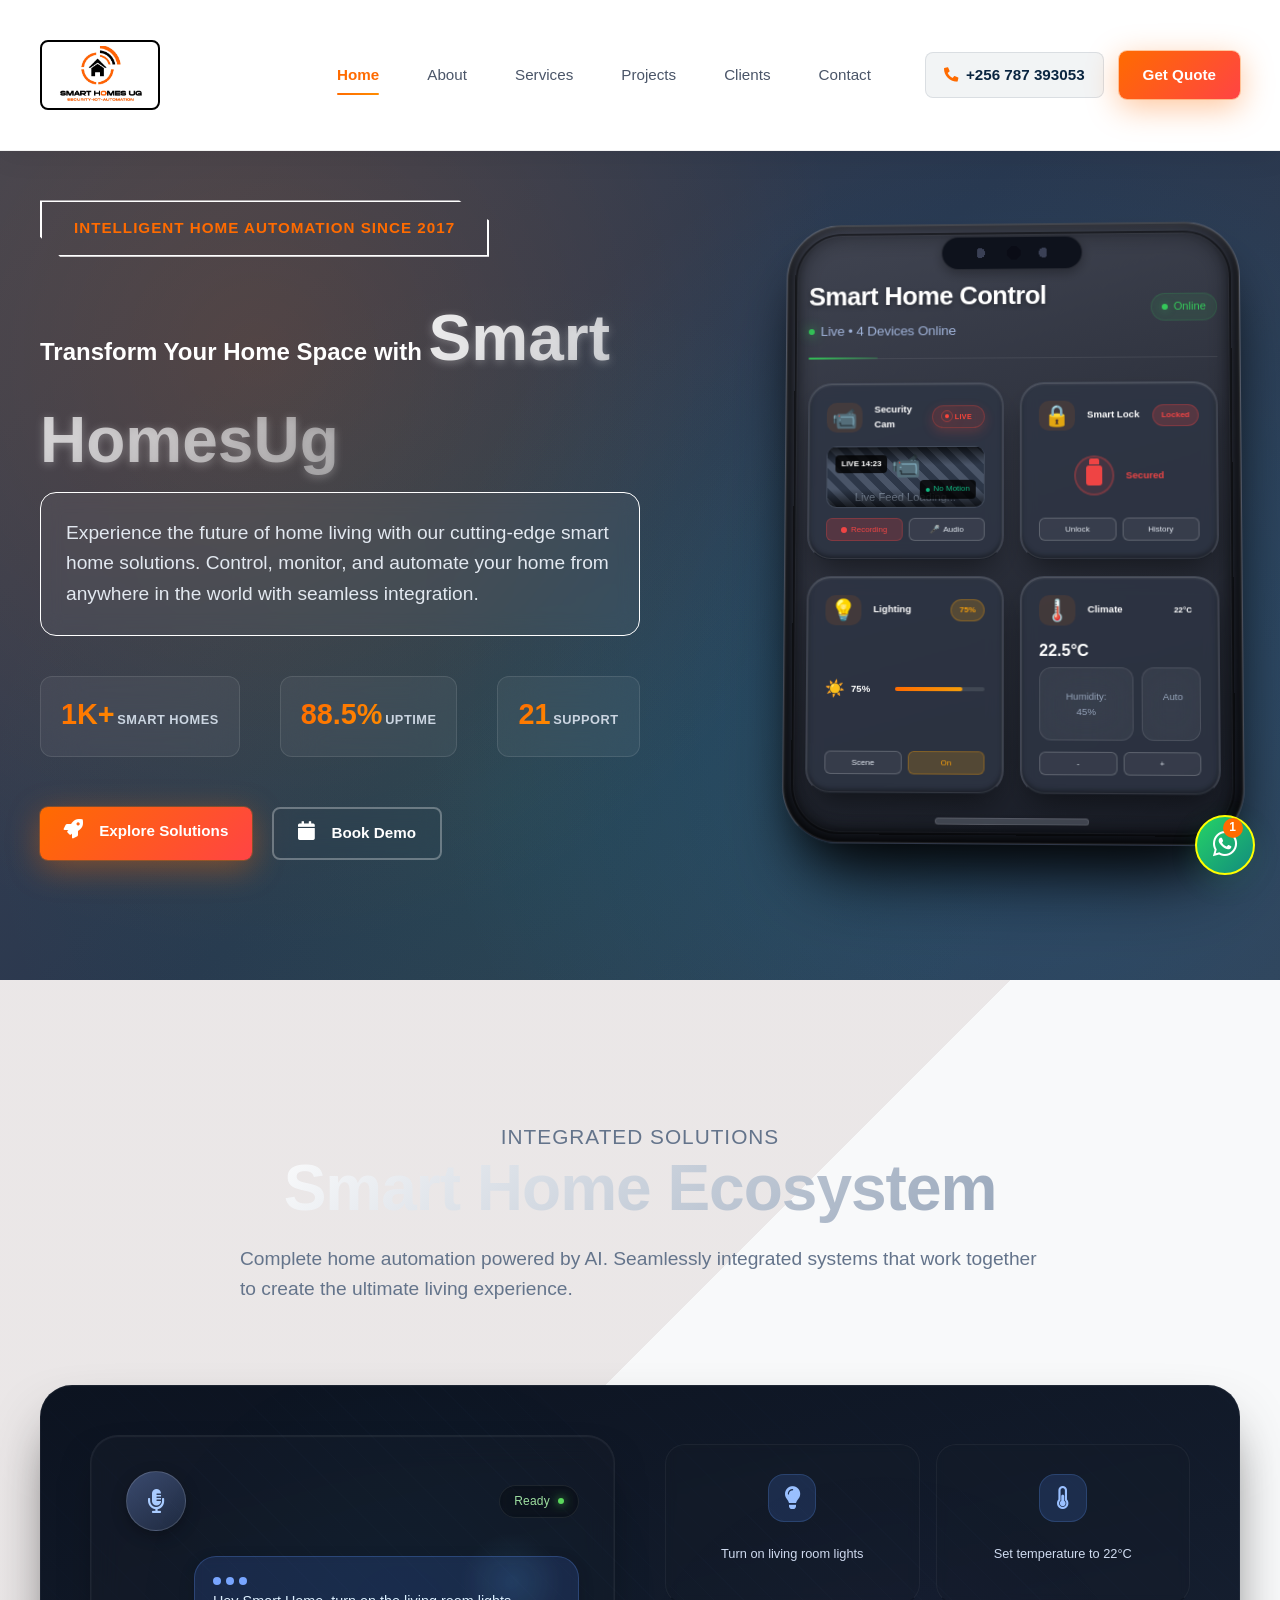
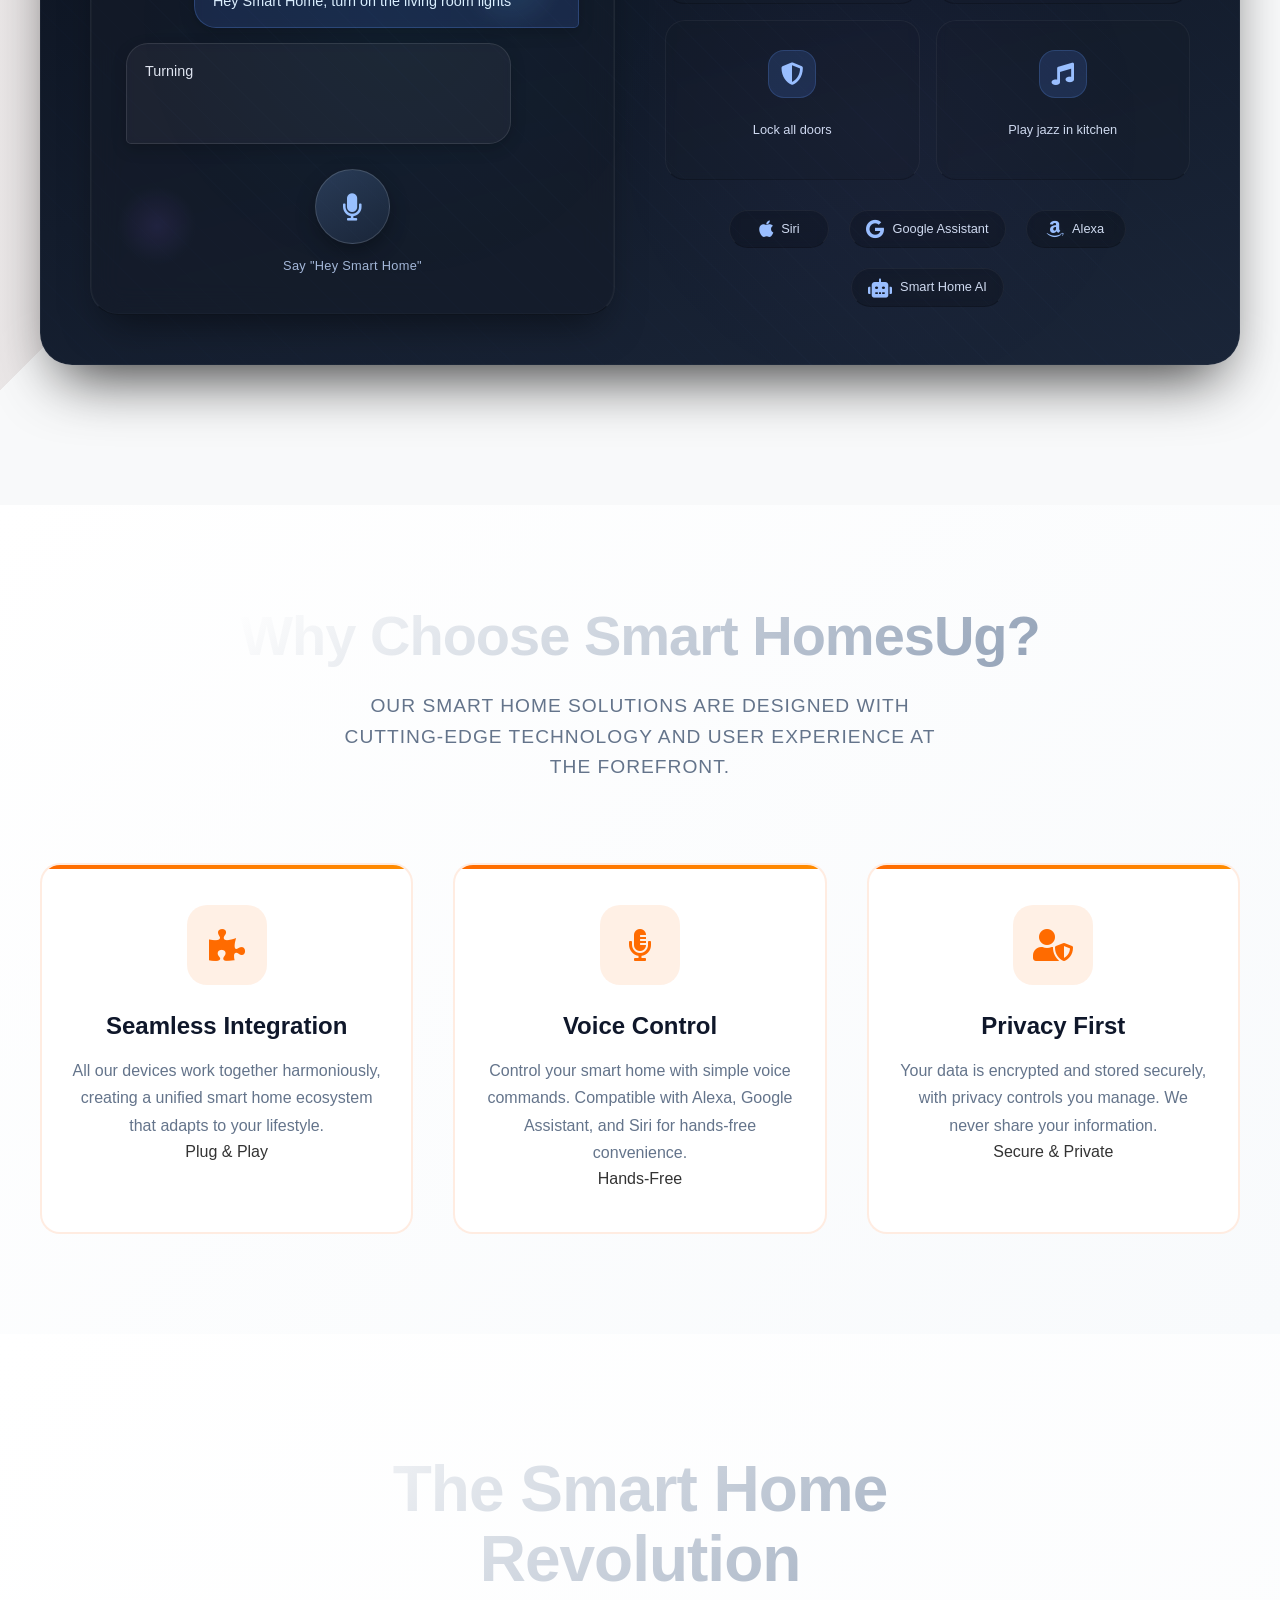
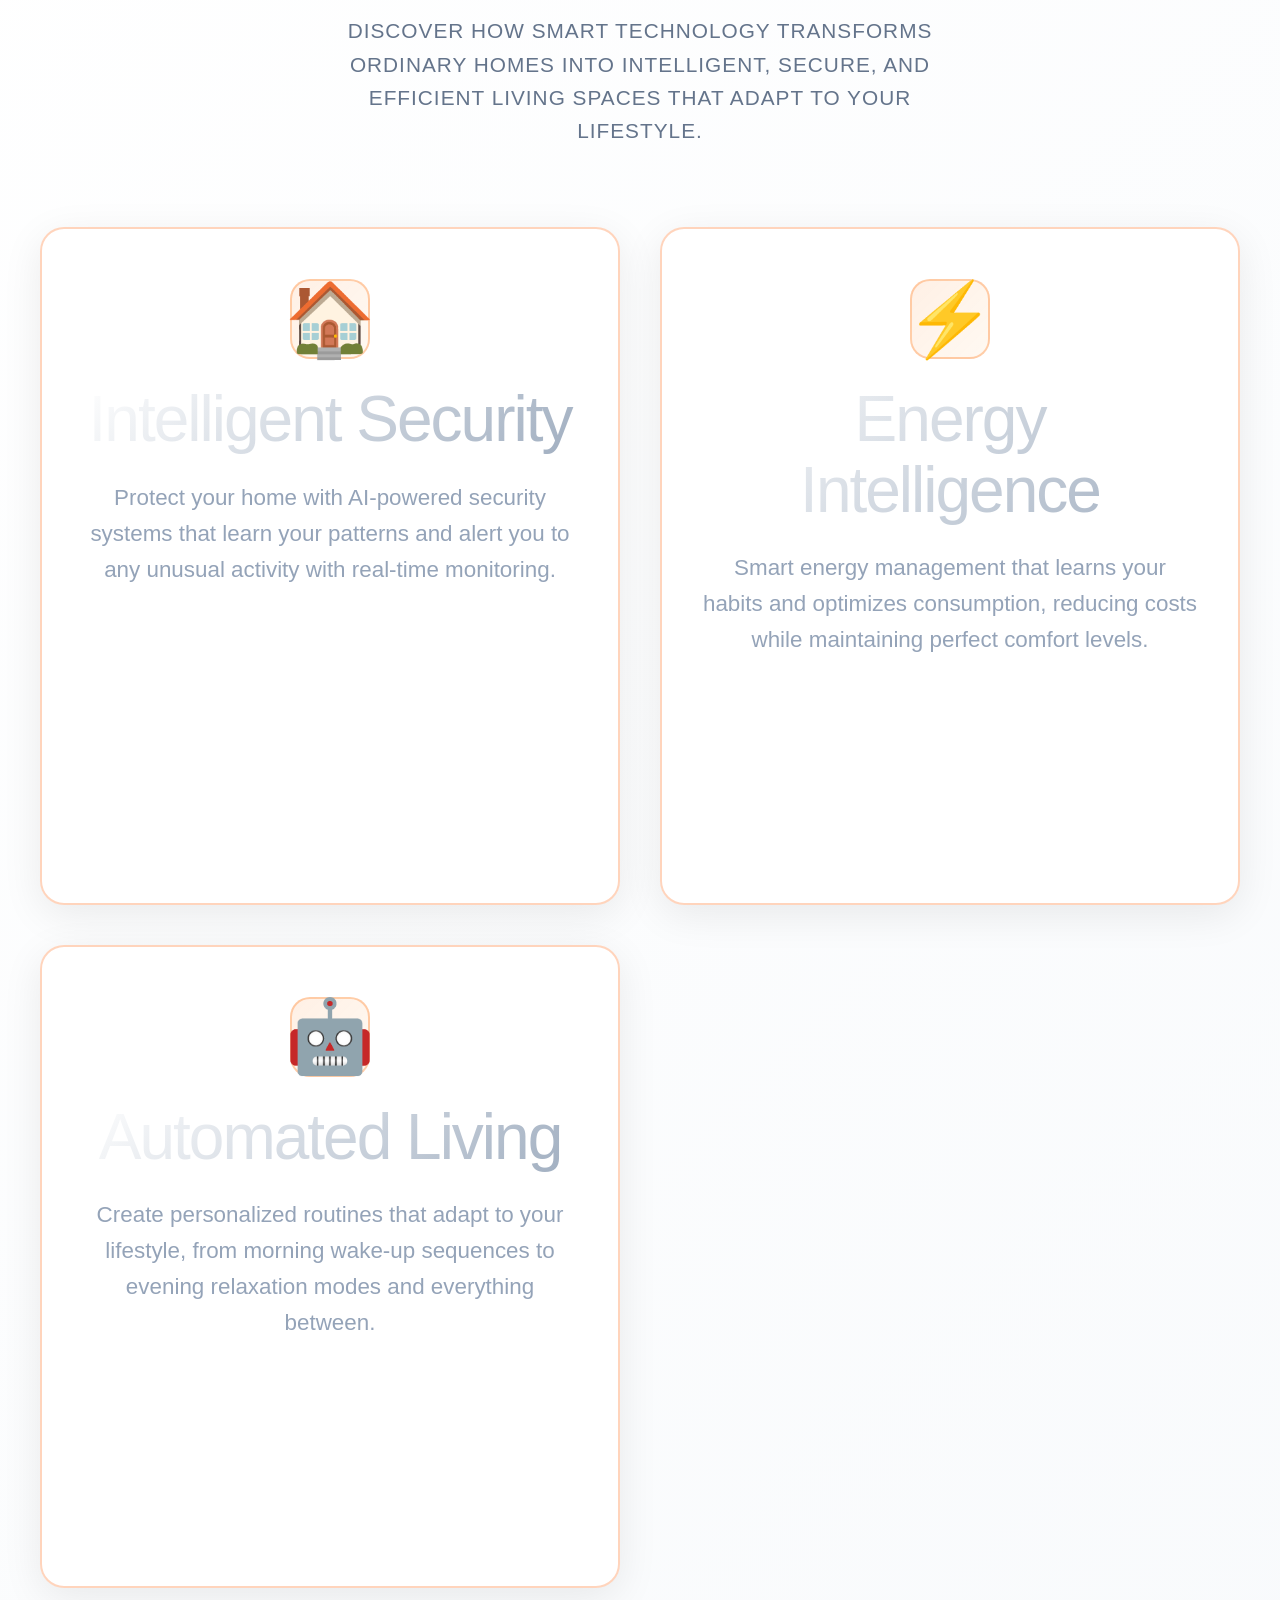
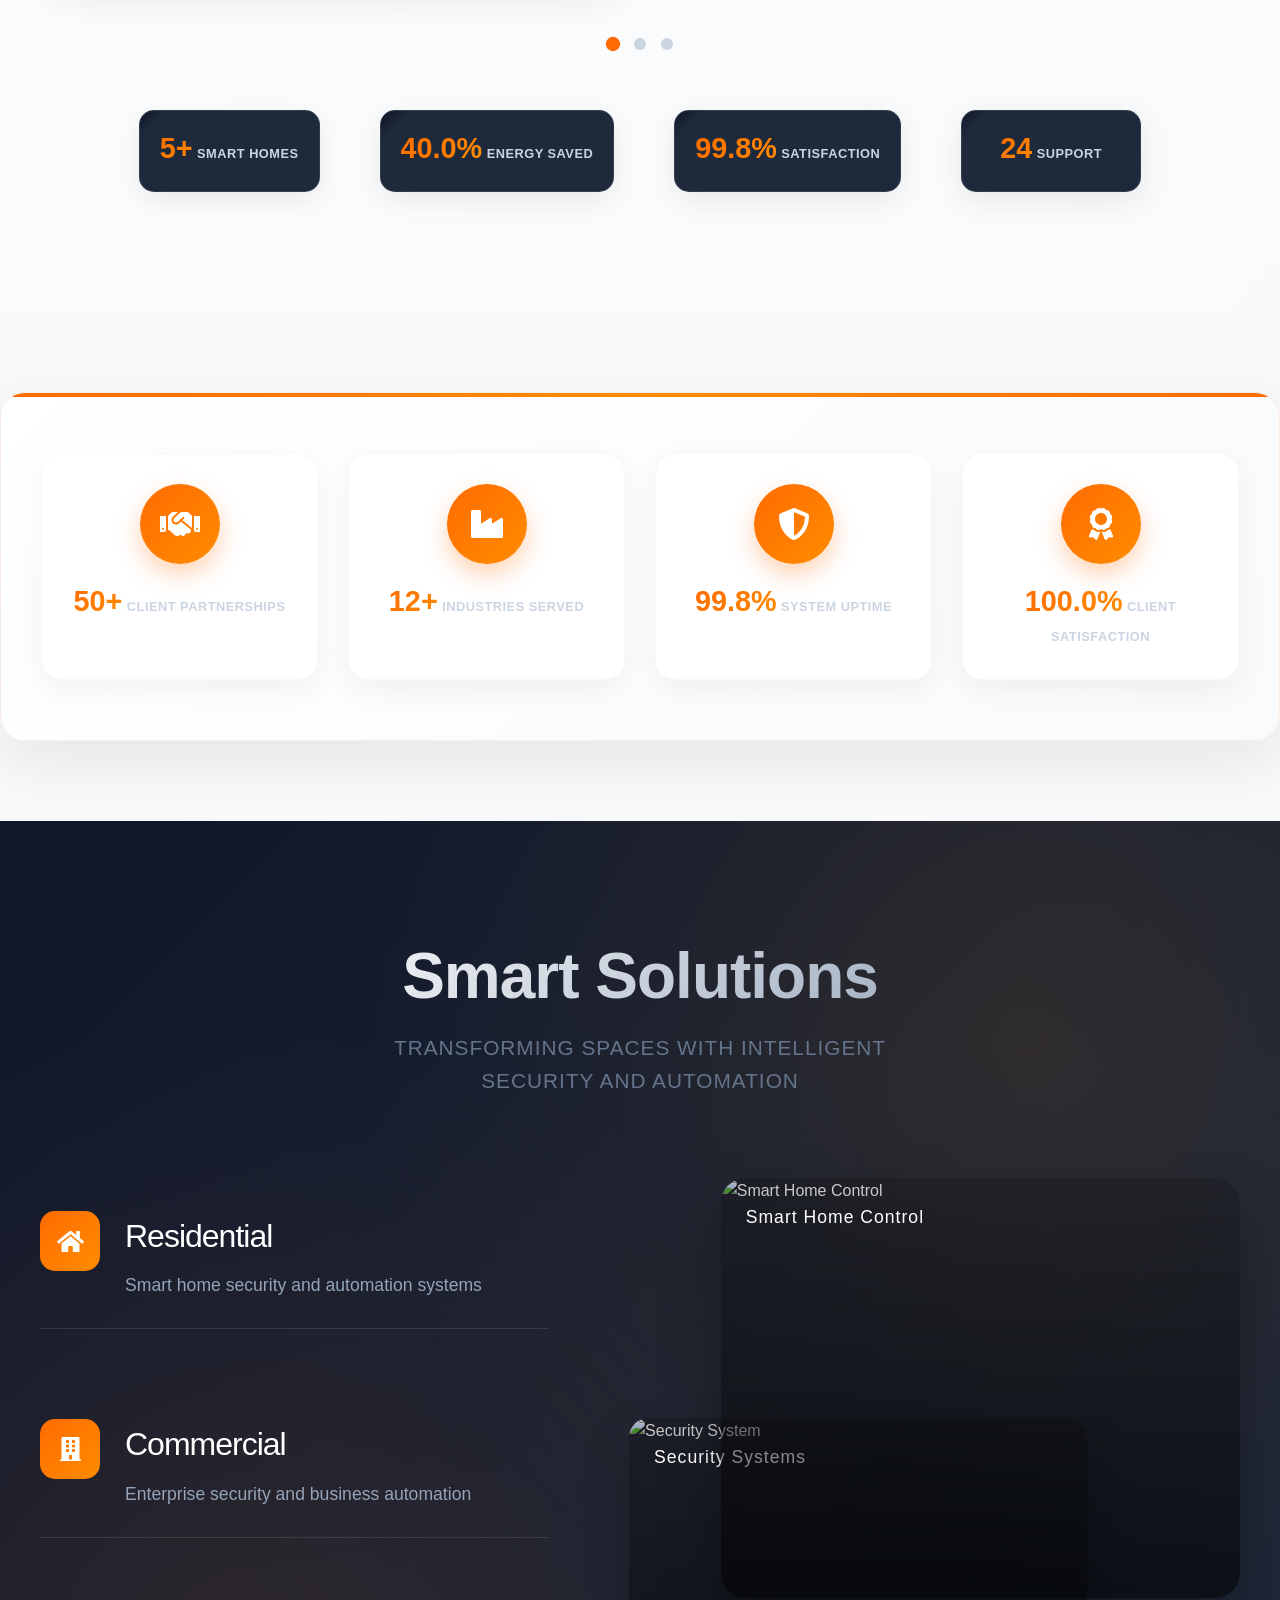
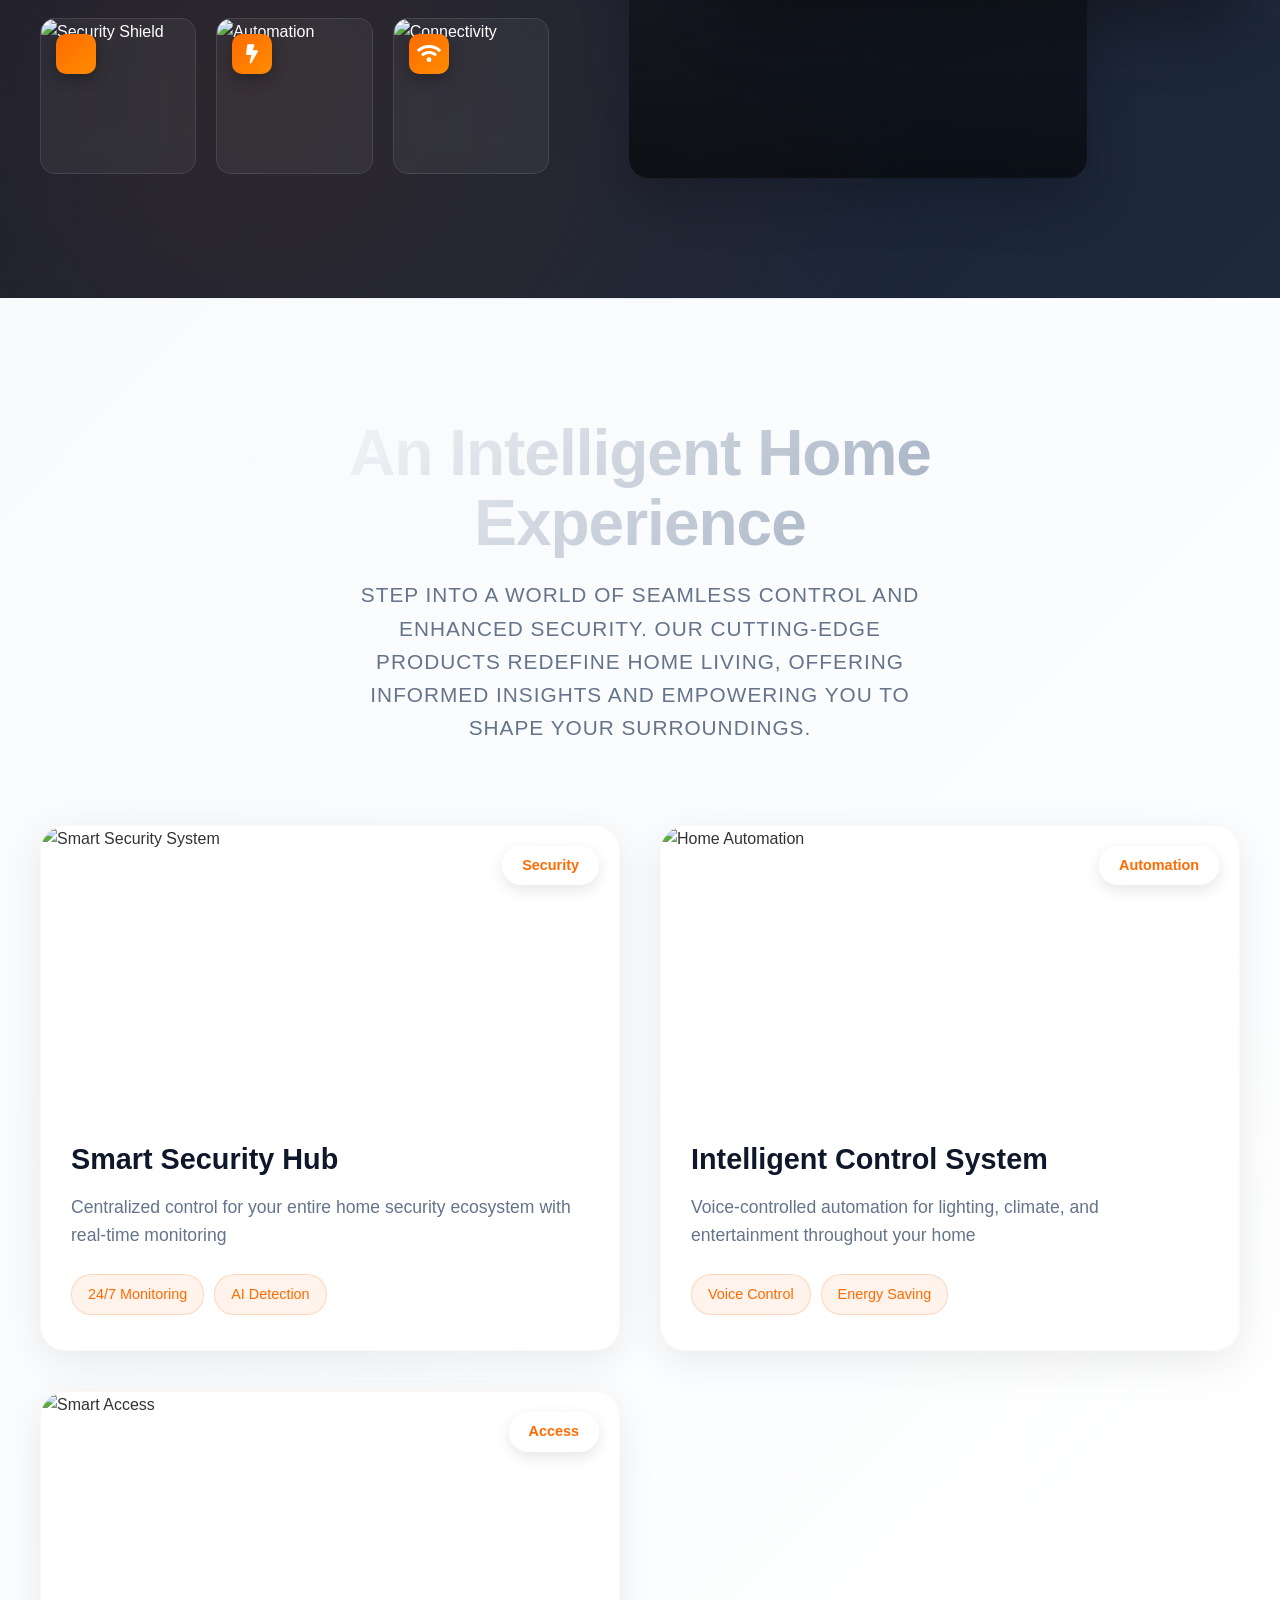
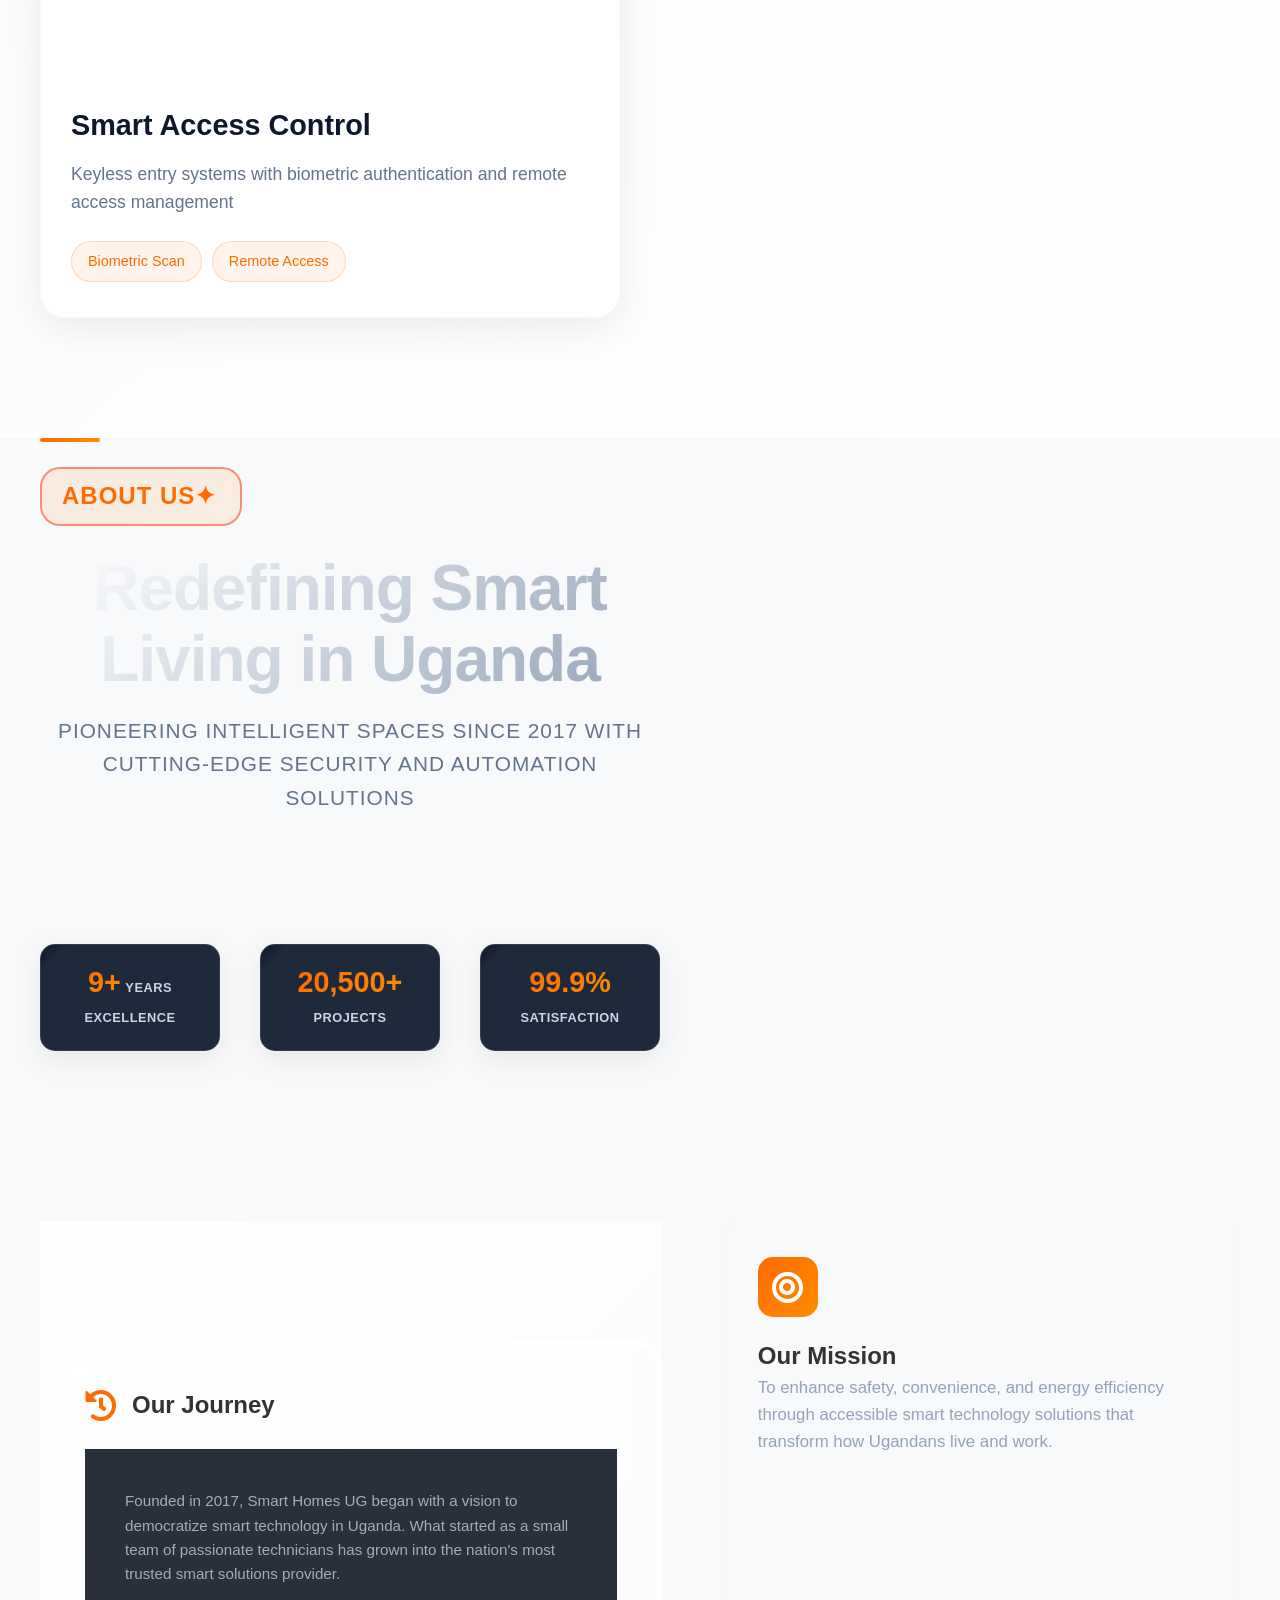
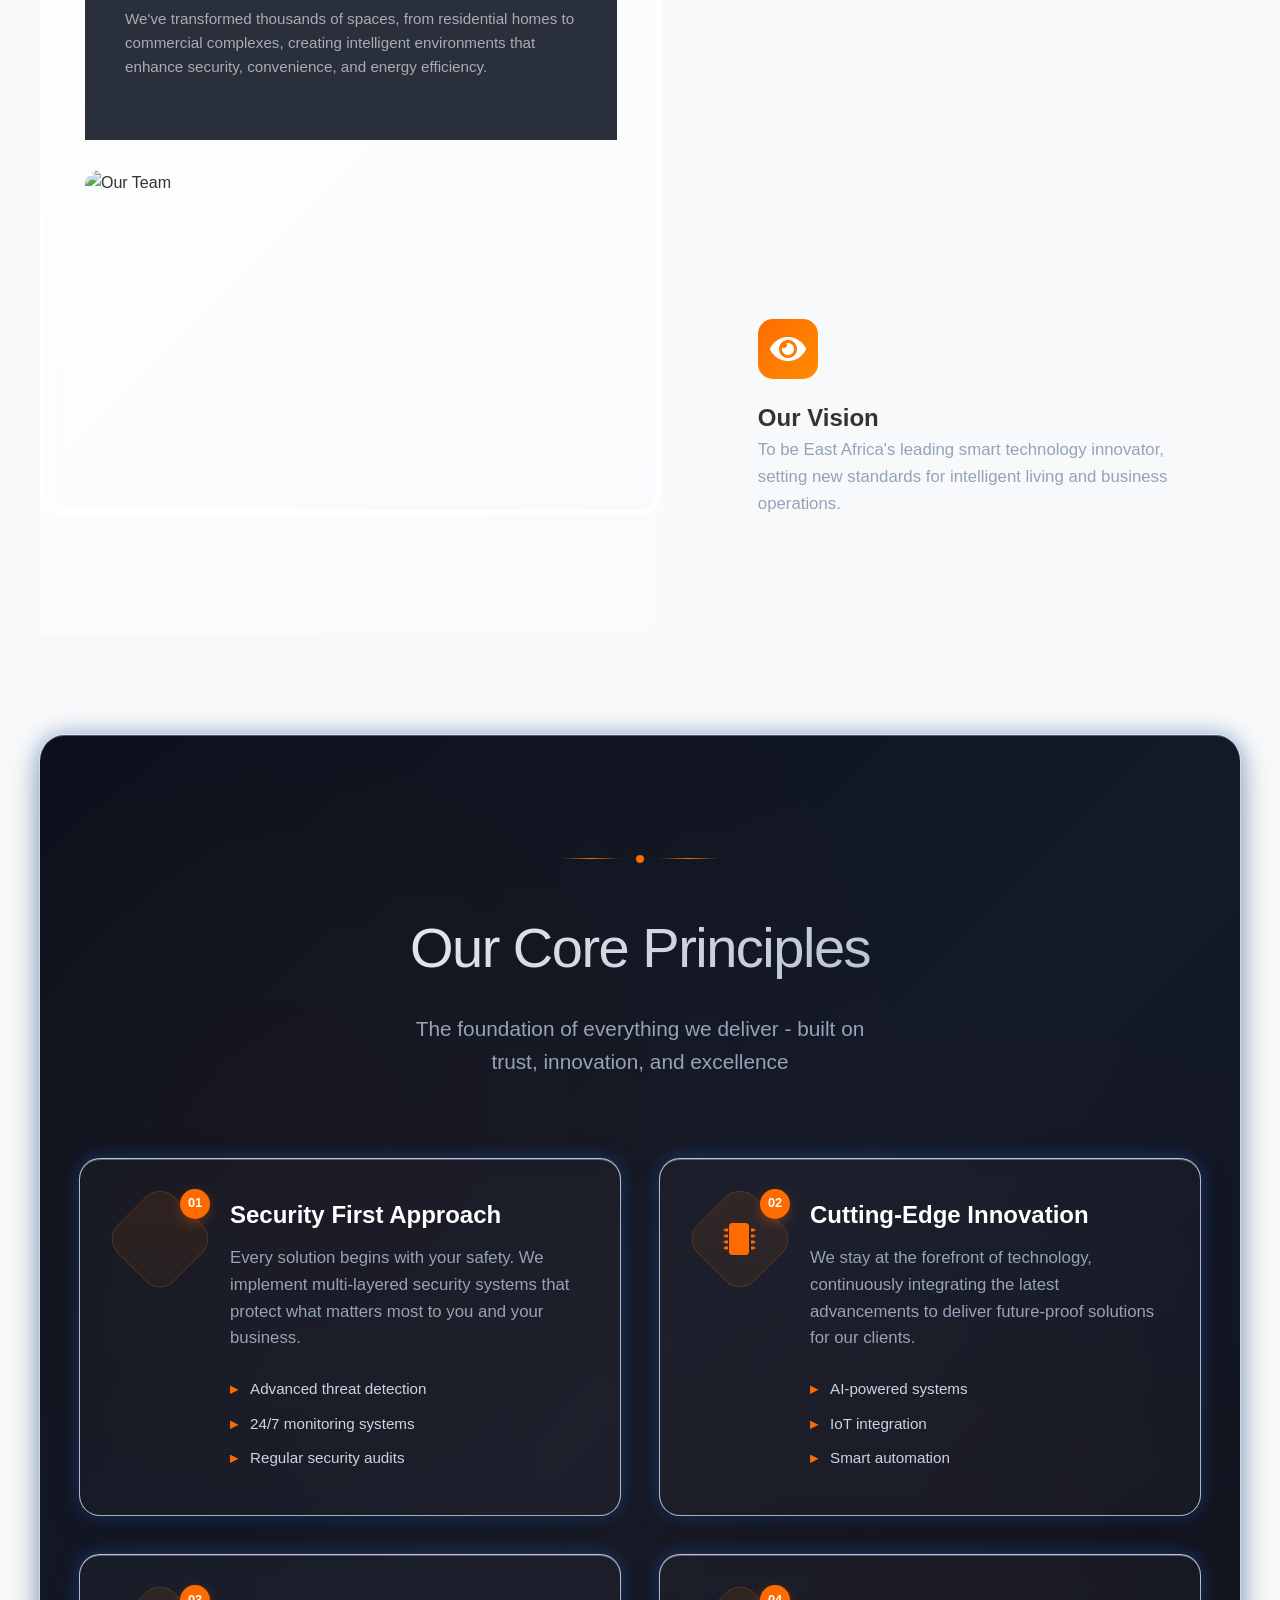
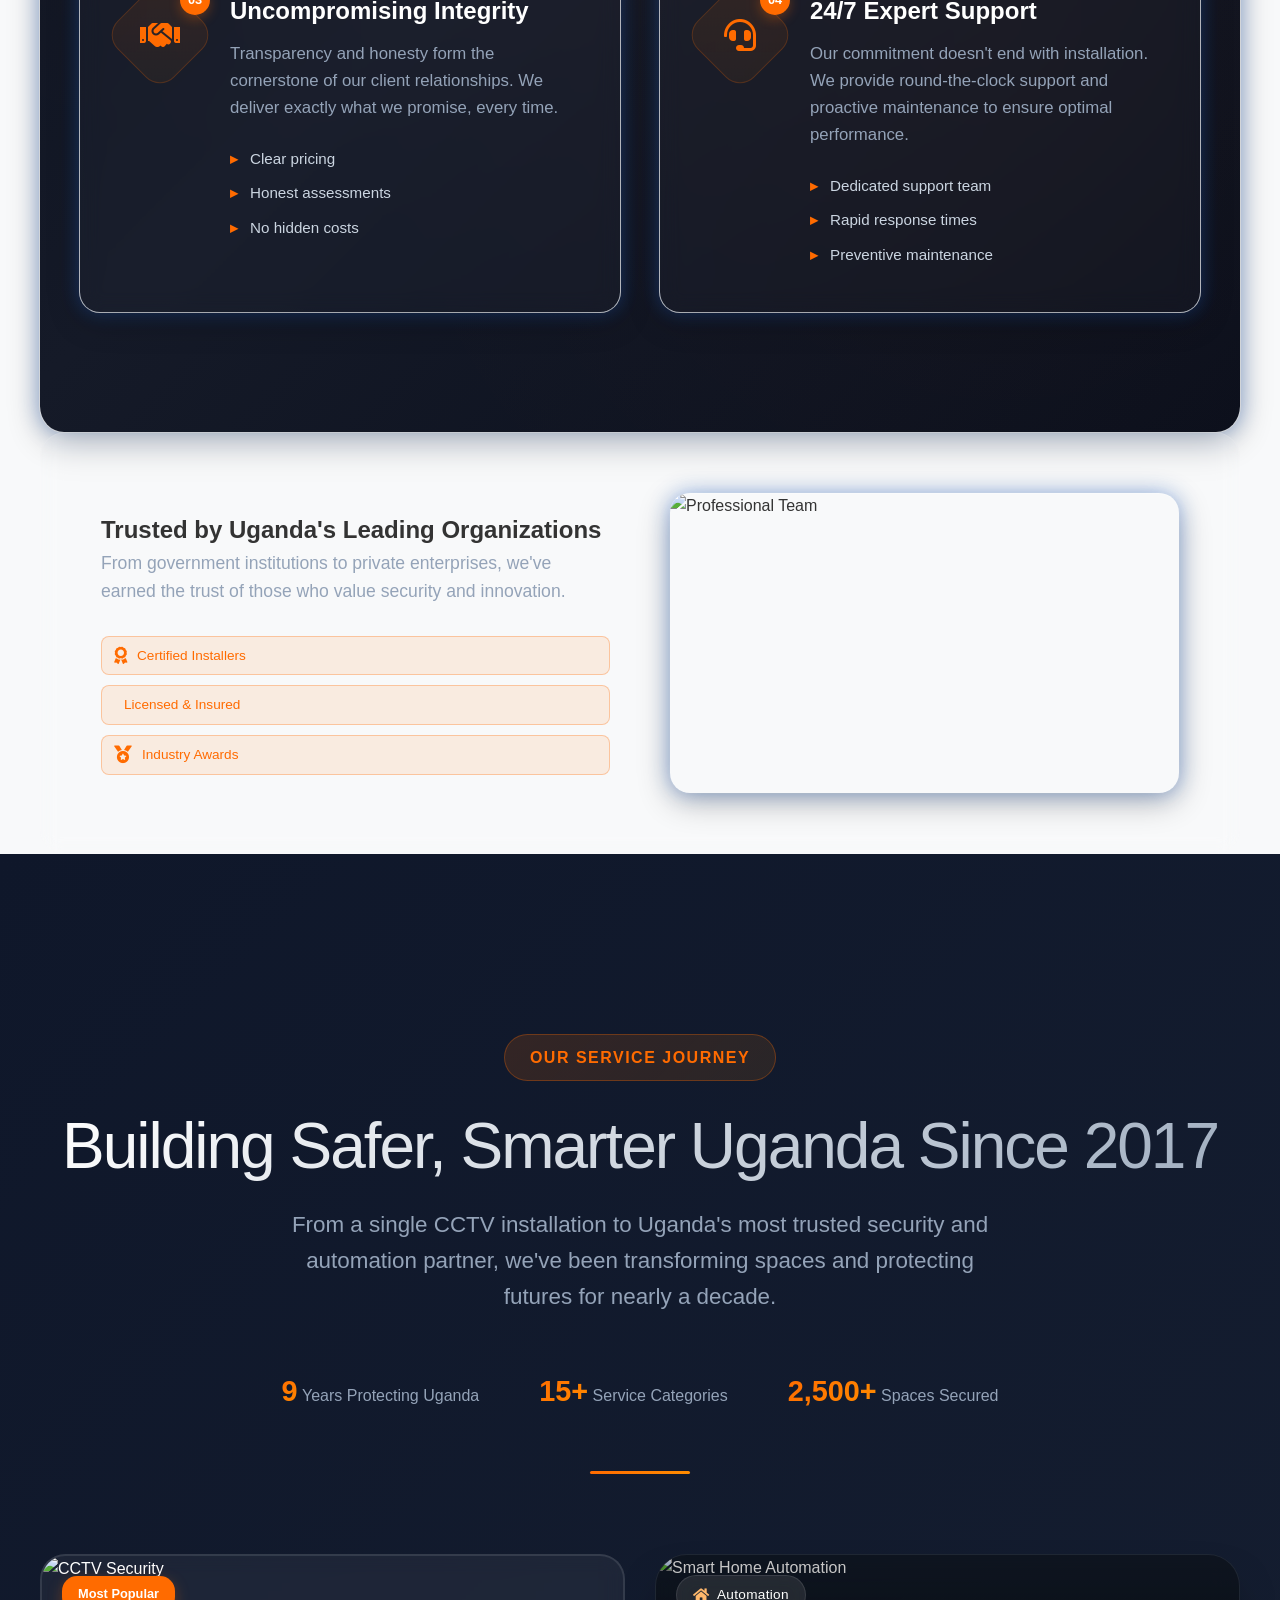
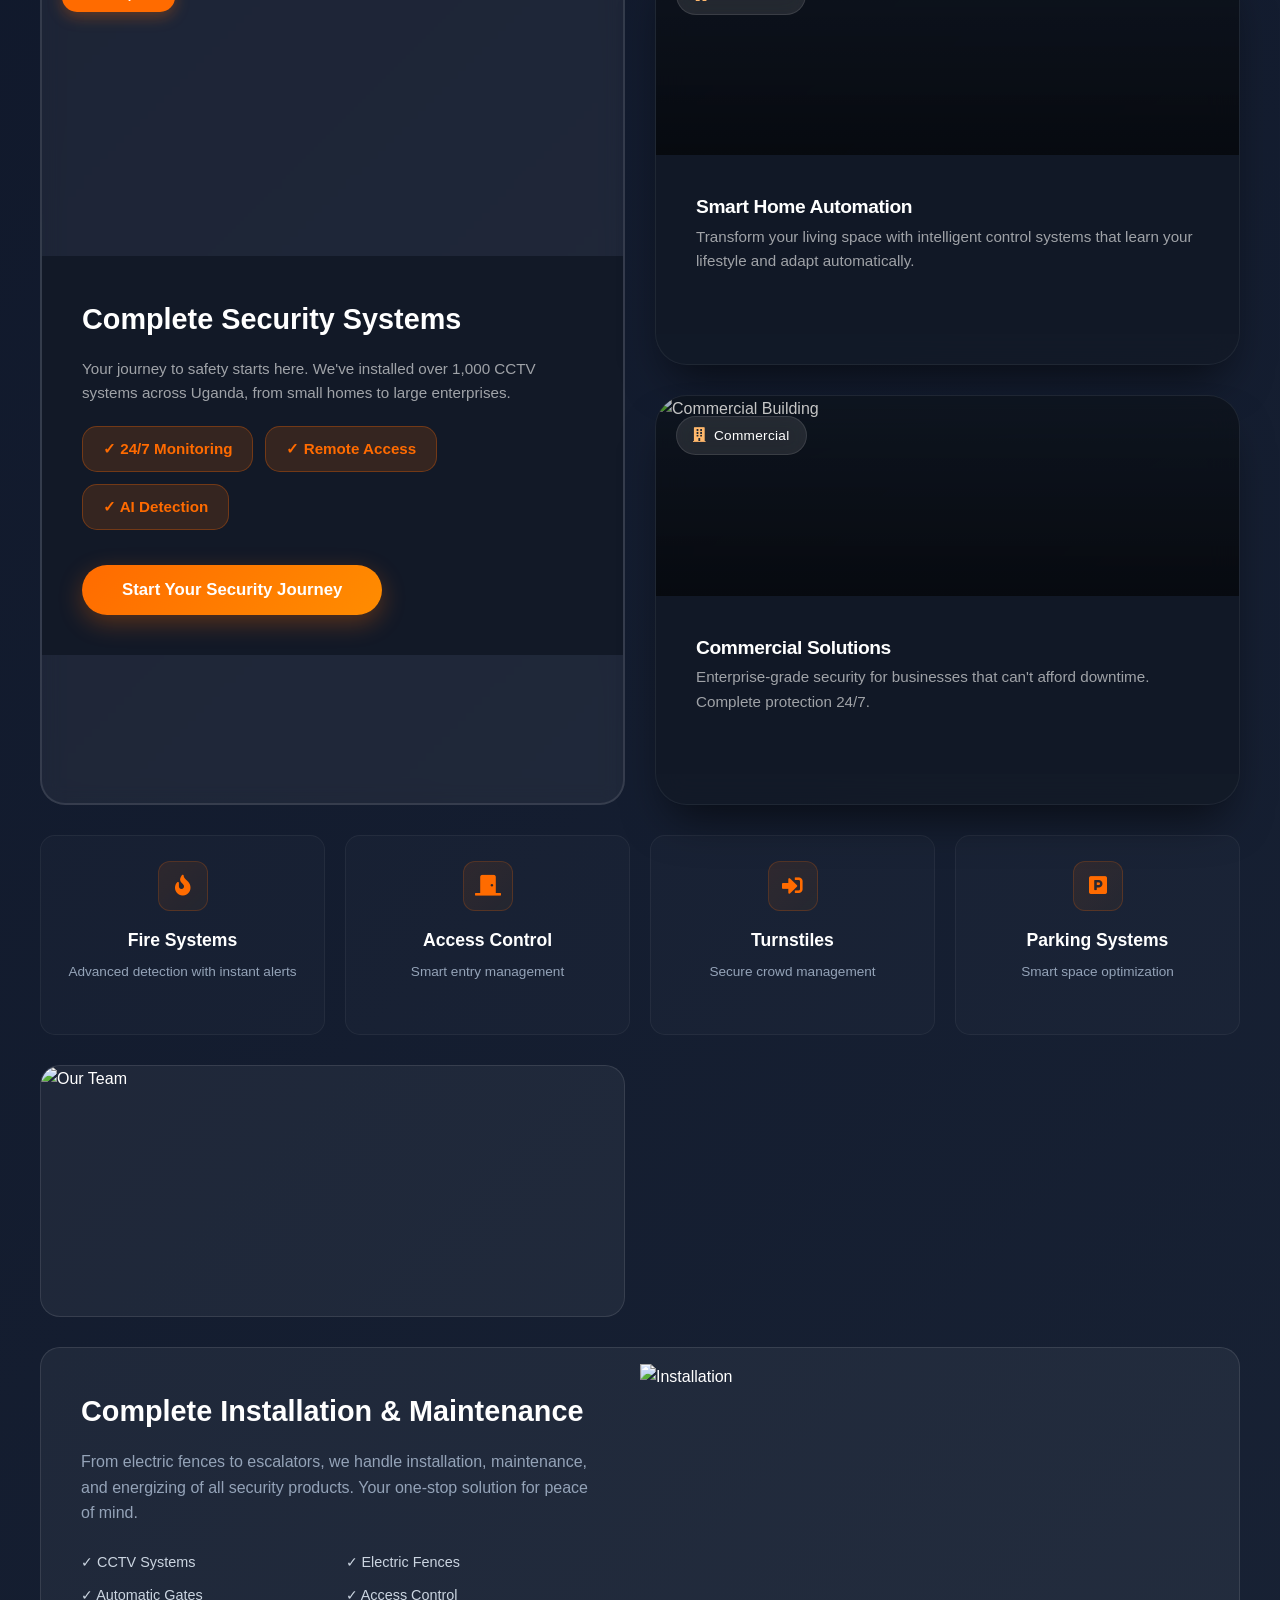
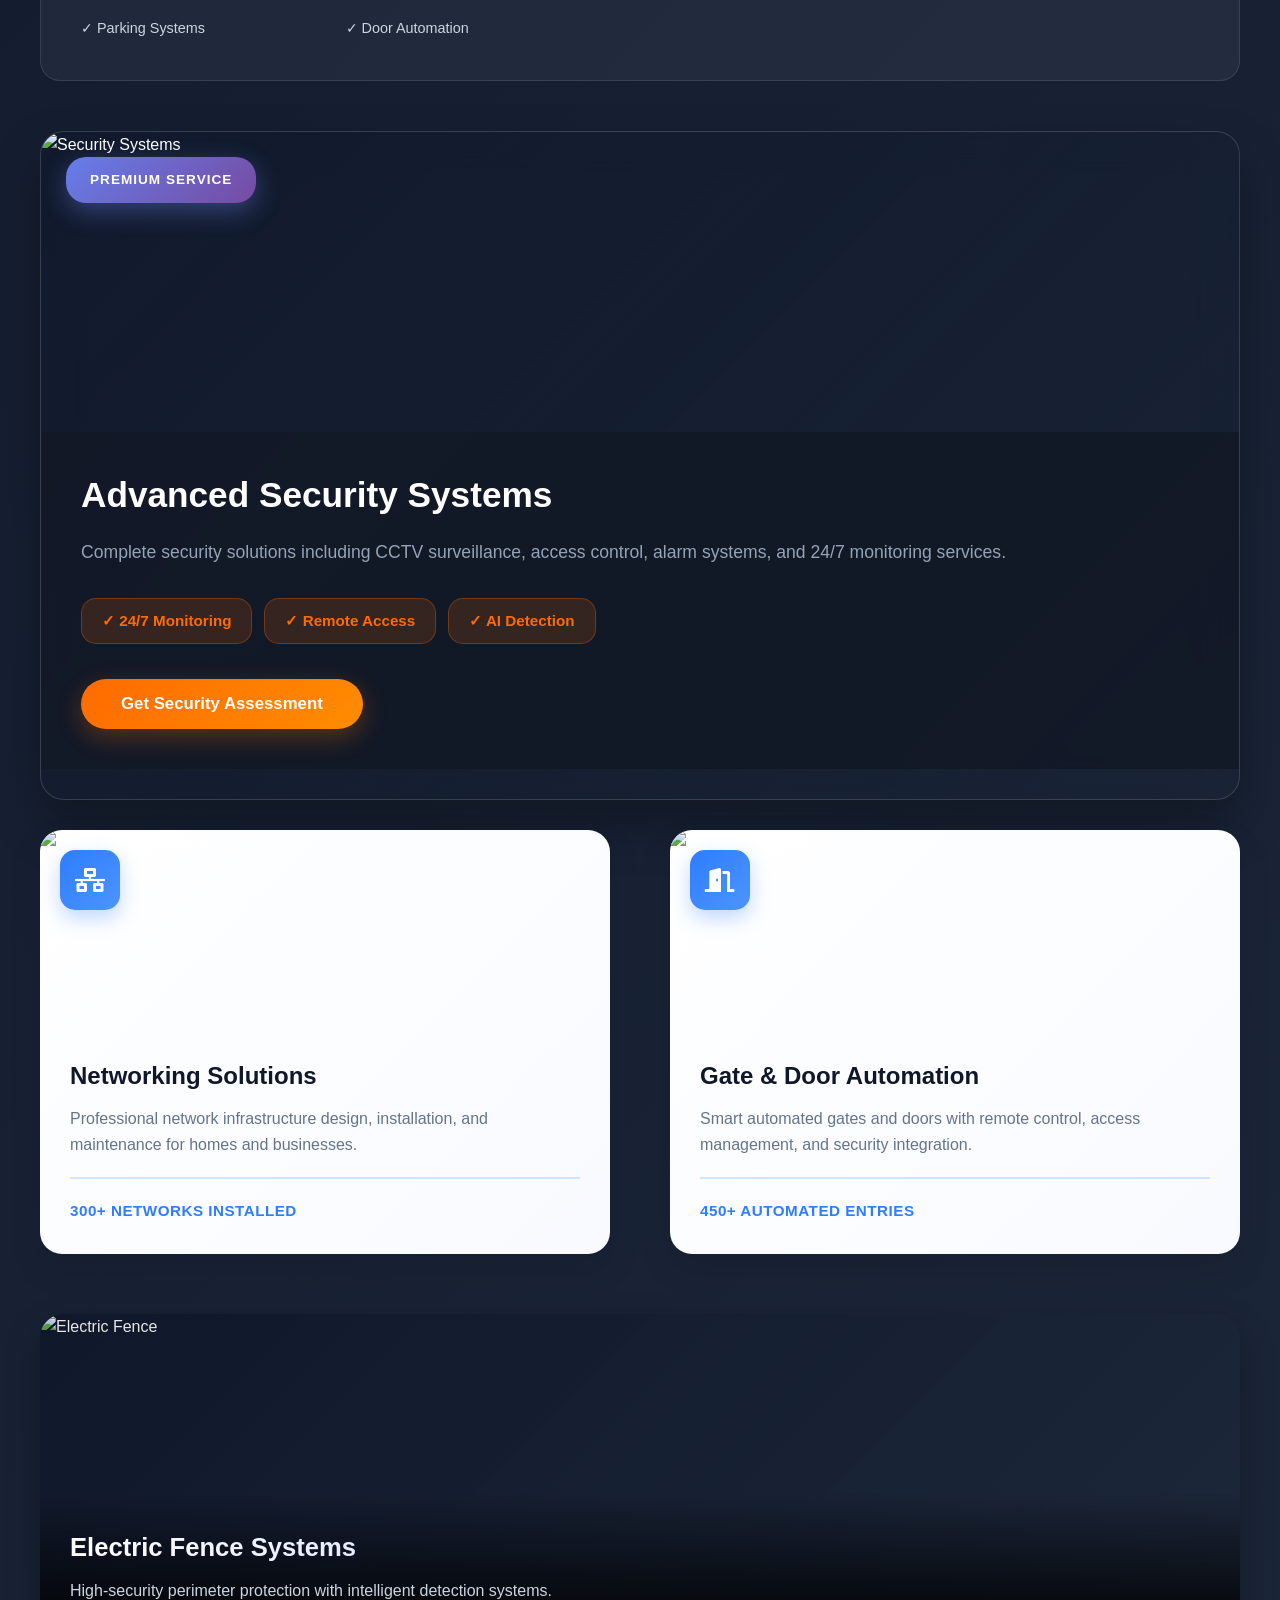
==== commit c7a4ca66: "updated" ====
--- a/index.html
+++ b/index.html
@@ -30,7 +30,7 @@
     />
 
     <!-- Favicon -->
-    <link rel="icon" href="images/favicon.png" type="image/png" />
+    <link rel="icon" href="images/favi.png" type="image/png" />
   </head>
   <body>
 
@@ -43,7 +43,7 @@
               <div class="logo-container">
                 <img
                   class="logo"
-                  src="/images/logo.jpg"
+                  src="/images/logo.png"
                   alt="Smart Homes UG Logo"
                 />
               </div>
--- a/styles.css
+++ b/styles.css
@@ -1,4 +1,5 @@
-===== BODY STYLES ===== * {
+/* ===== RESET & BASE STYLES ===== */
+* {
   margin: 0;
   padding: 0;
   box-sizing: border-box;
@@ -6,6 +7,8 @@
 
 html {
   scroll-behavior: smooth;
+  overflow-x: hidden;
+  width: 100%;
 }
 
 body {
@@ -14,7 +17,9 @@
   color: #333;
   background-color: #f8f9fa;
   overflow-x: hidden;
-  padding-top: 80px; /* Space for fixed header */
+  width: 100%;
+  position: relative;
+  padding-top: 80px;
 }
 
 /* ===== MODERN WHITE HEADER STYLES ===== */
@@ -6145,7 +6150,6 @@
 .card-featured p {
   color: #94a3b8;
   line-height: 1.6;
- 
 }
 
 .service-highlights {
@@ -6228,9 +6232,11 @@
   left: 0;
   right: 0;
   bottom: 0;
-  background: linear-gradient(180deg, 
-    rgba(0,0,0,0.2) 0%, 
-    rgba(0,0,0,0.6) 100%);
+  background: linear-gradient(
+    180deg,
+    rgba(0, 0, 0, 0.2) 0%,
+    rgba(0, 0, 0, 0.6) 100%
+  );
   z-index: 1;
 }
 
@@ -6352,15 +6358,15 @@
   .card-medium {
     grid-column: span 1;
   }
-  
+
   .card-image-wrapper {
     height: 180px;
   }
-  
+
   .card-content h4 {
     font-size: 1.3rem;
   }
-  
+
   .card-footer {
     flex-direction: column;
     align-items: flex-start;
@@ -9281,7 +9287,7 @@
   background: #ffffff;
   border-radius: 32px;
   padding: 40px;
-  box-shadow: 
+  box-shadow:
     0 30px 60px -20px rgba(0, 0, 0, 0.3),
     0 0 0 1px rgba(0, 0, 0, 0.02) inset;
   overflow: hidden;
@@ -9408,12 +9414,12 @@
   .form-card {
     padding: 30px 20px;
   }
-  
+
   .input-row {
     grid-template-columns: 1fr;
     gap: 20px;
   }
-  
+
   .form-header-cool h3 {
     font-size: 1.6rem;
   }
@@ -9424,15 +9430,15 @@
     padding: 25px 15px;
     border-radius: 24px;
   }
-  
+
   .form-header-cool h3 {
     font-size: 1.4rem;
   }
-  
+
   .form-icon {
     font-size: 2rem;
   }
-  
+
   .cool-input {
     padding: 12px 14px;
   }
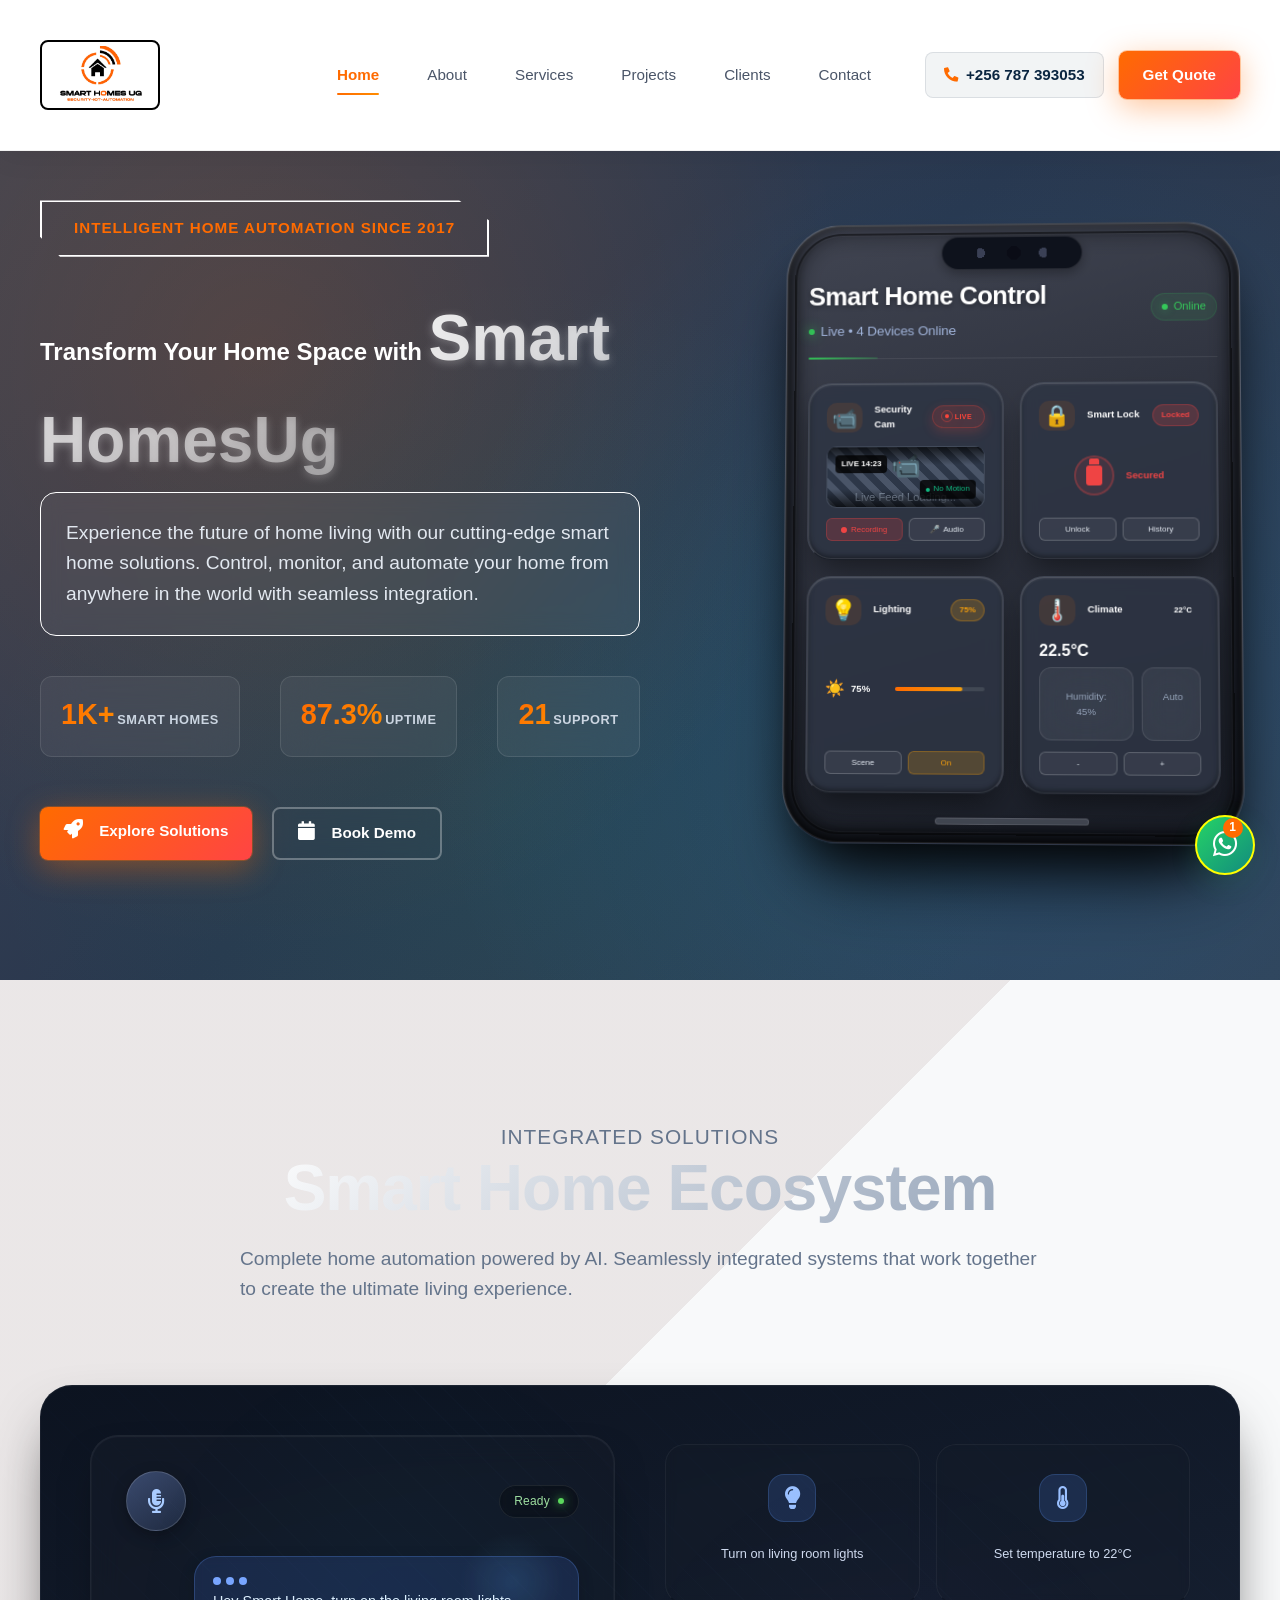
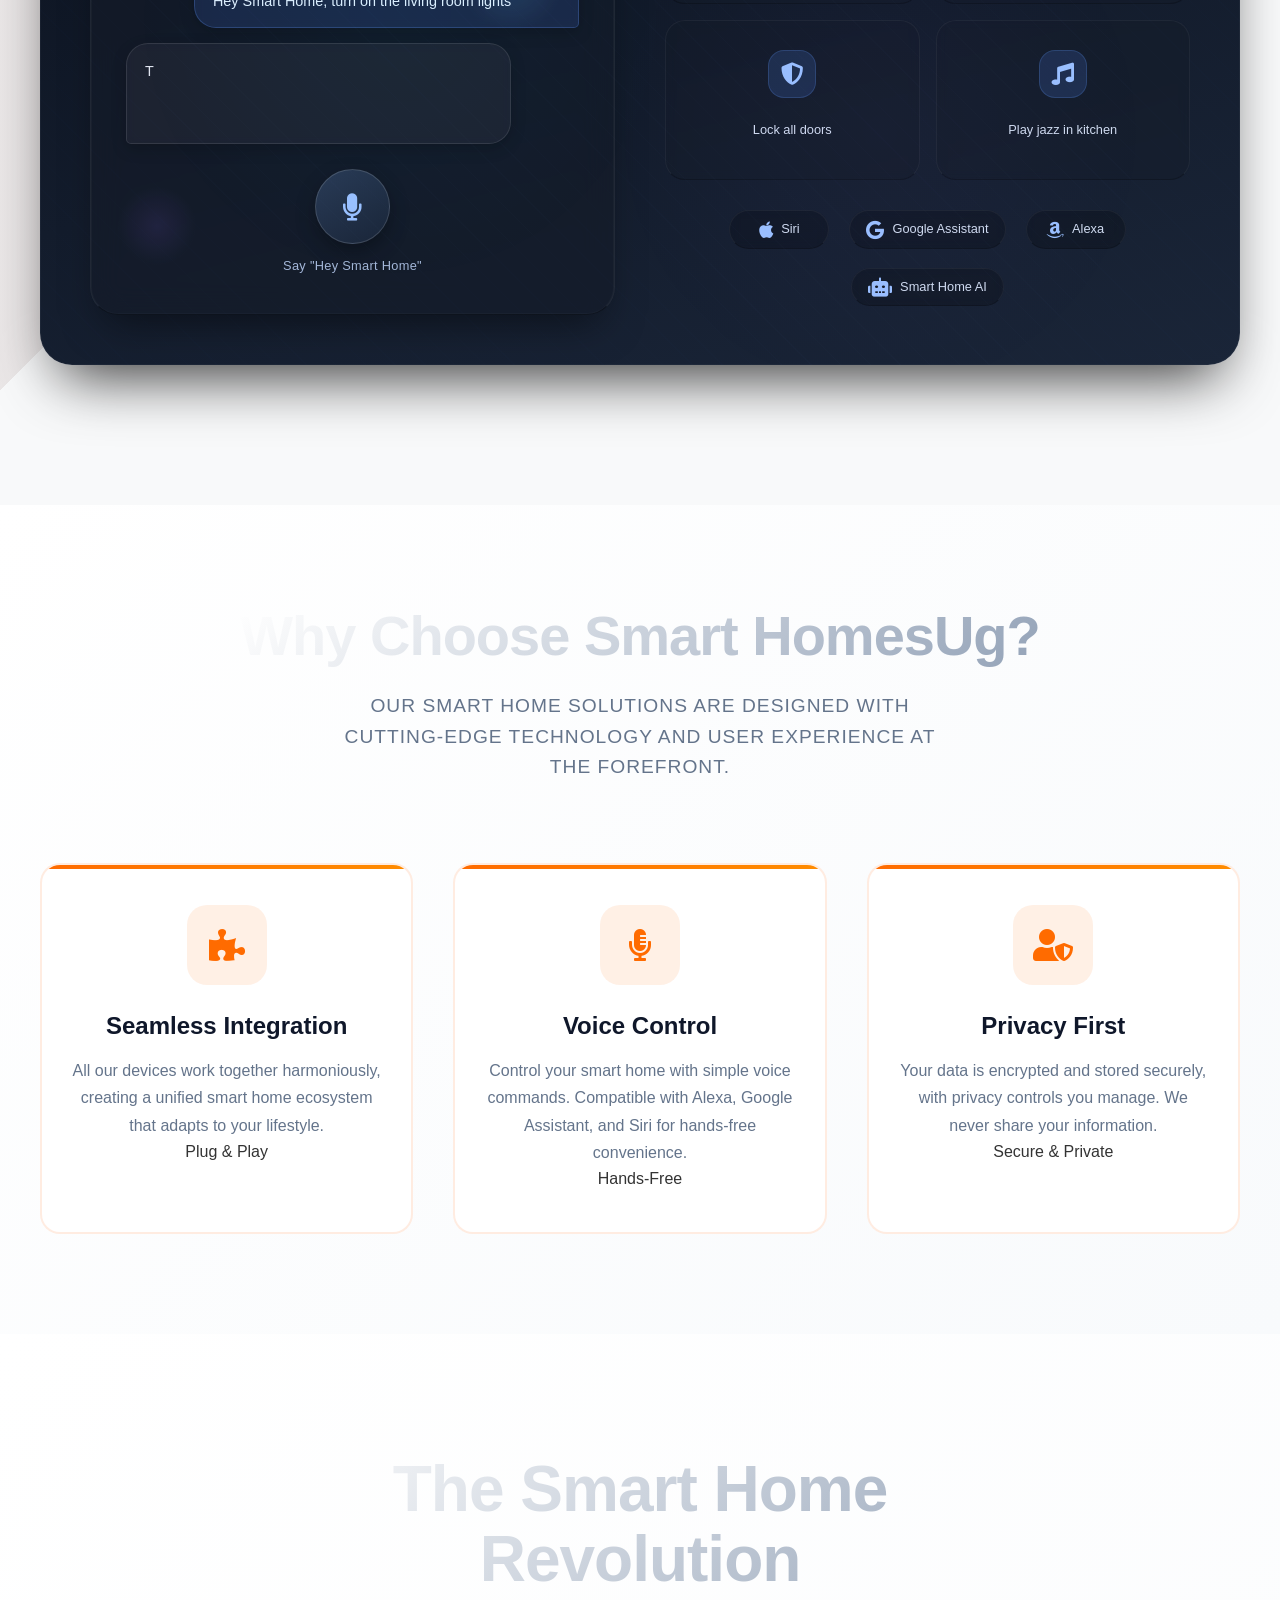
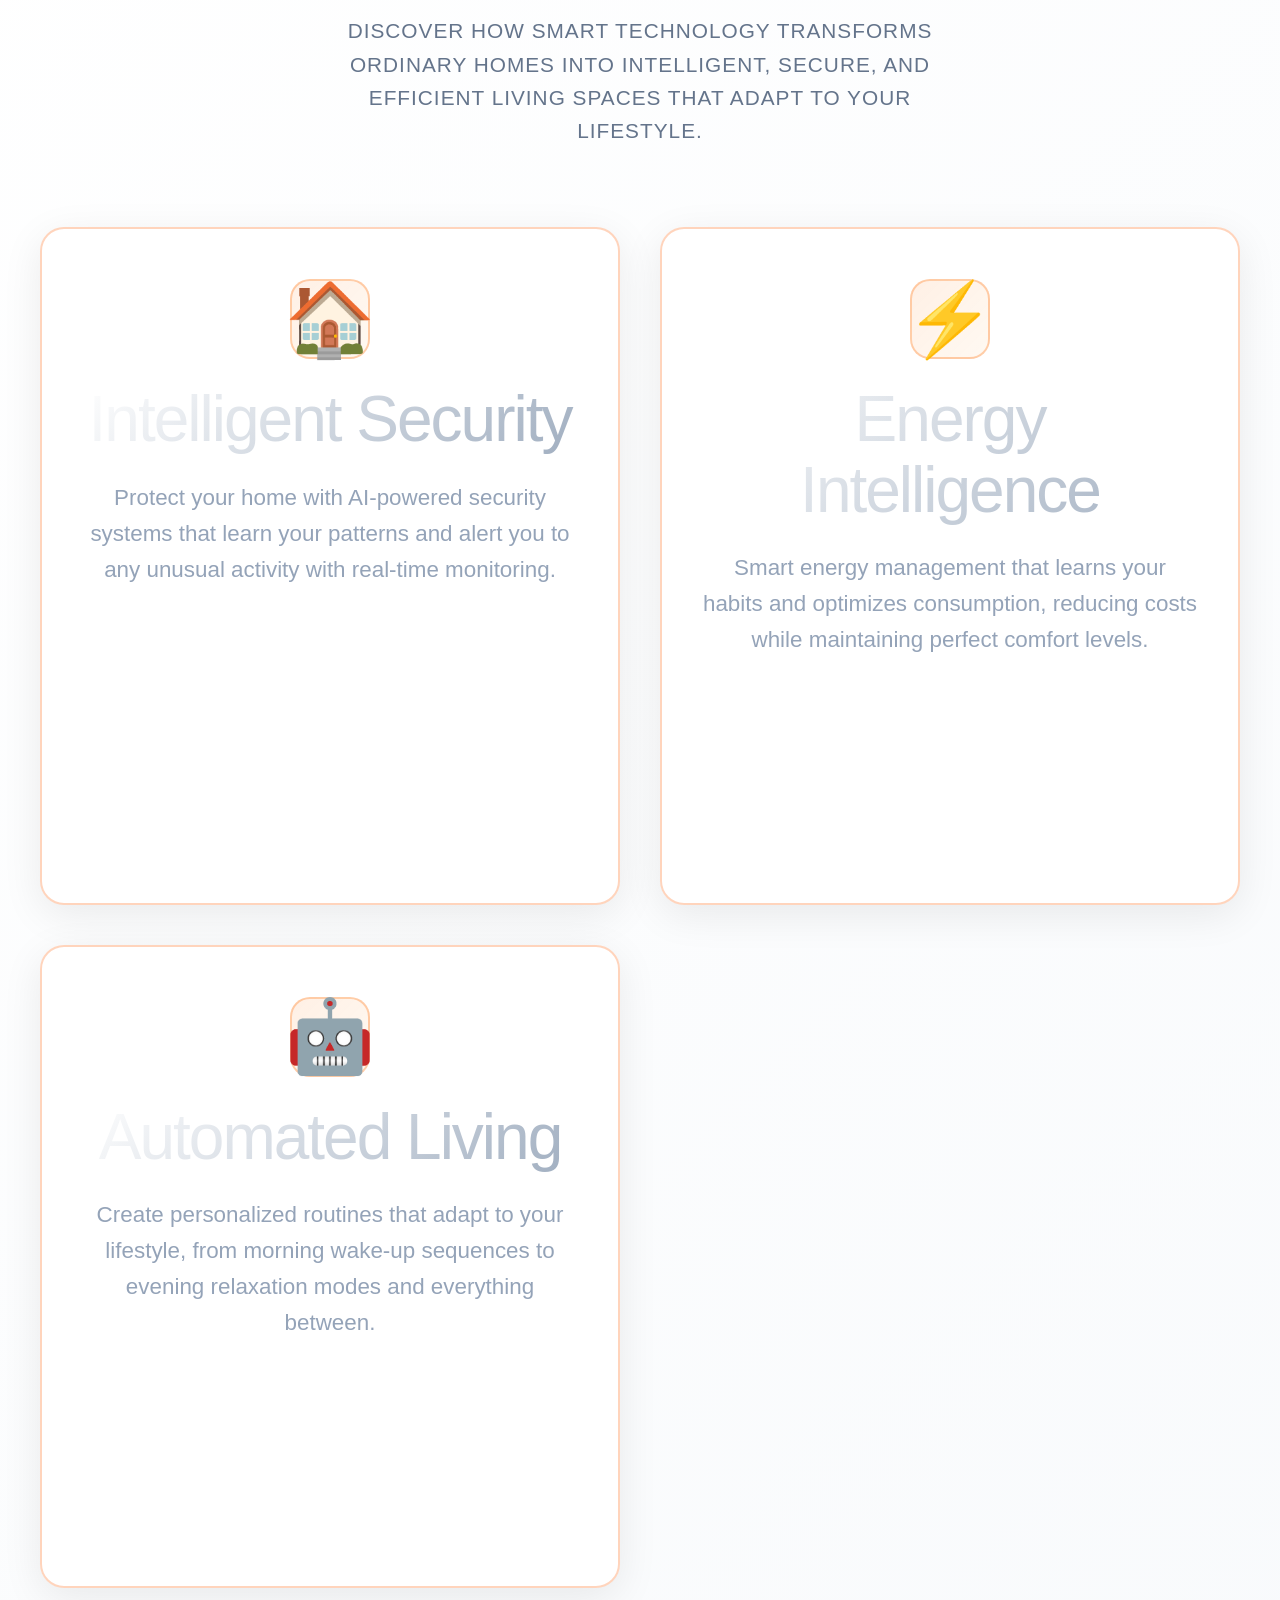
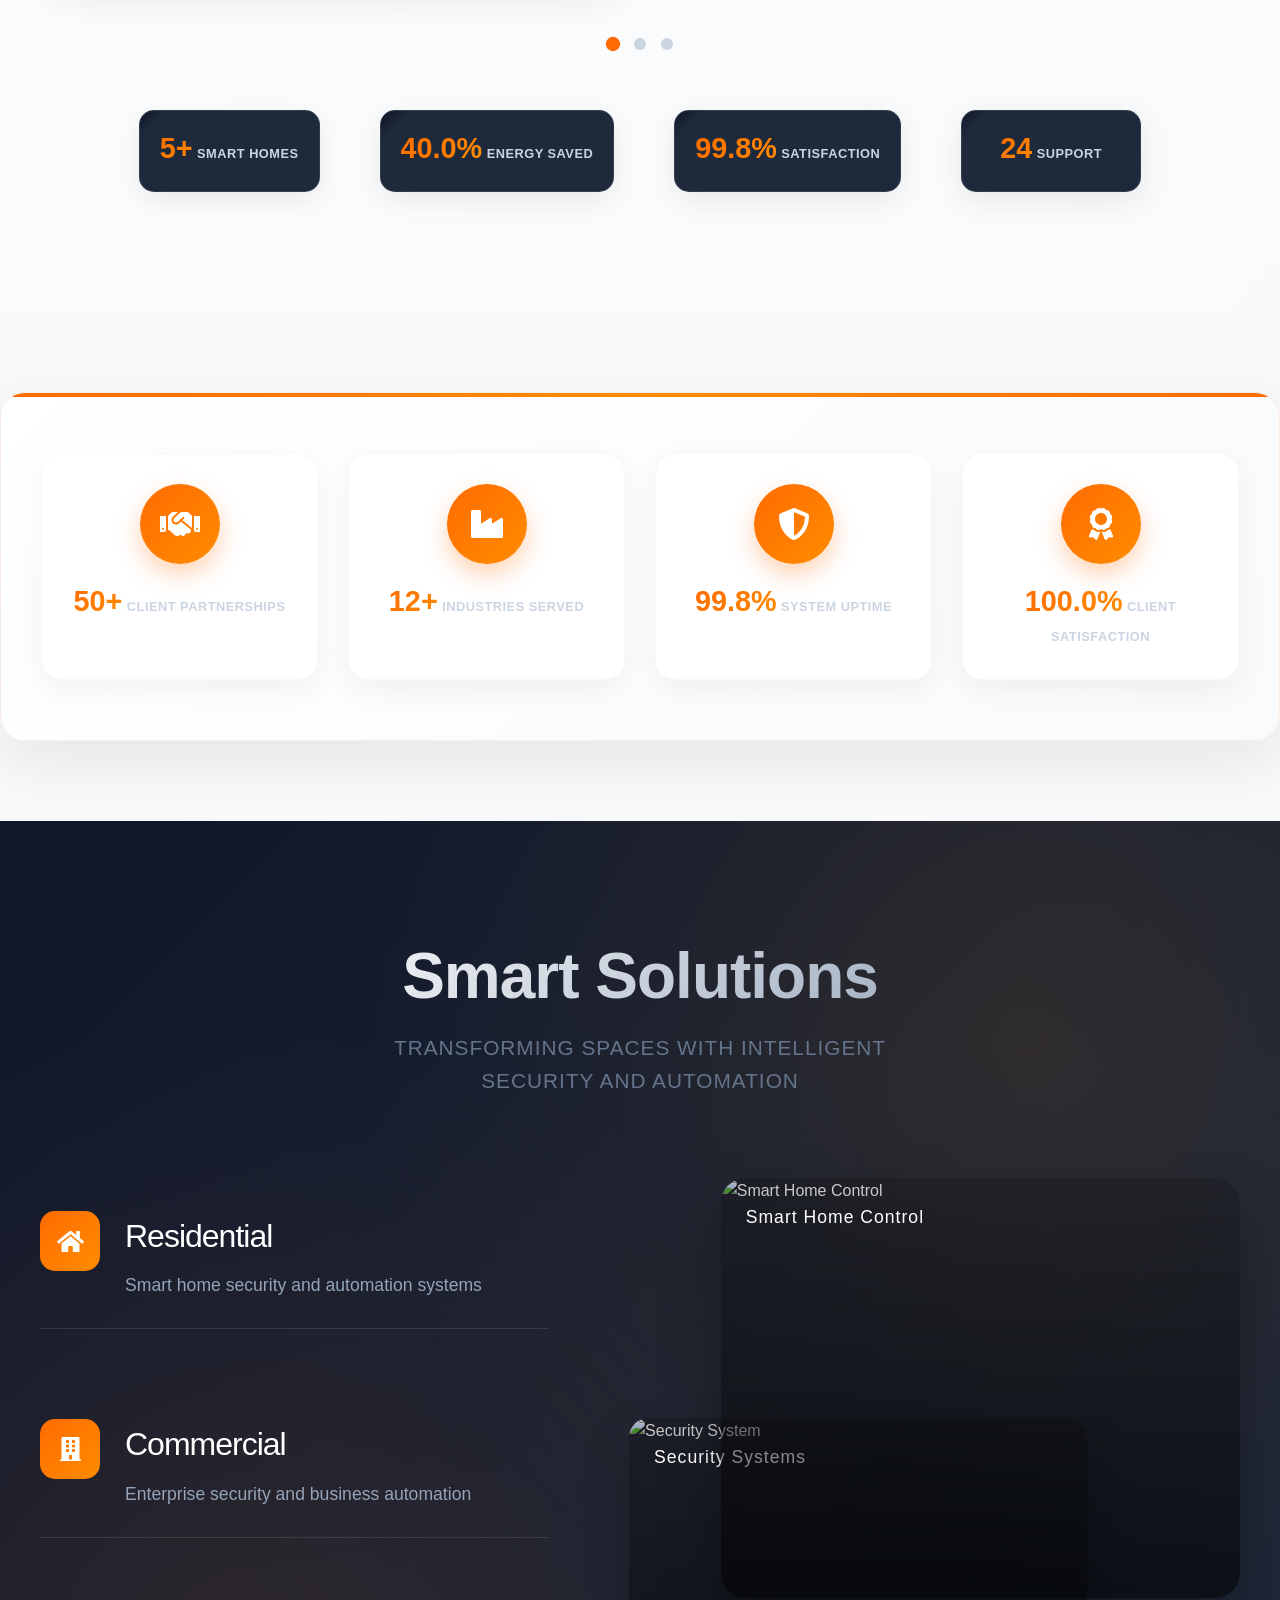
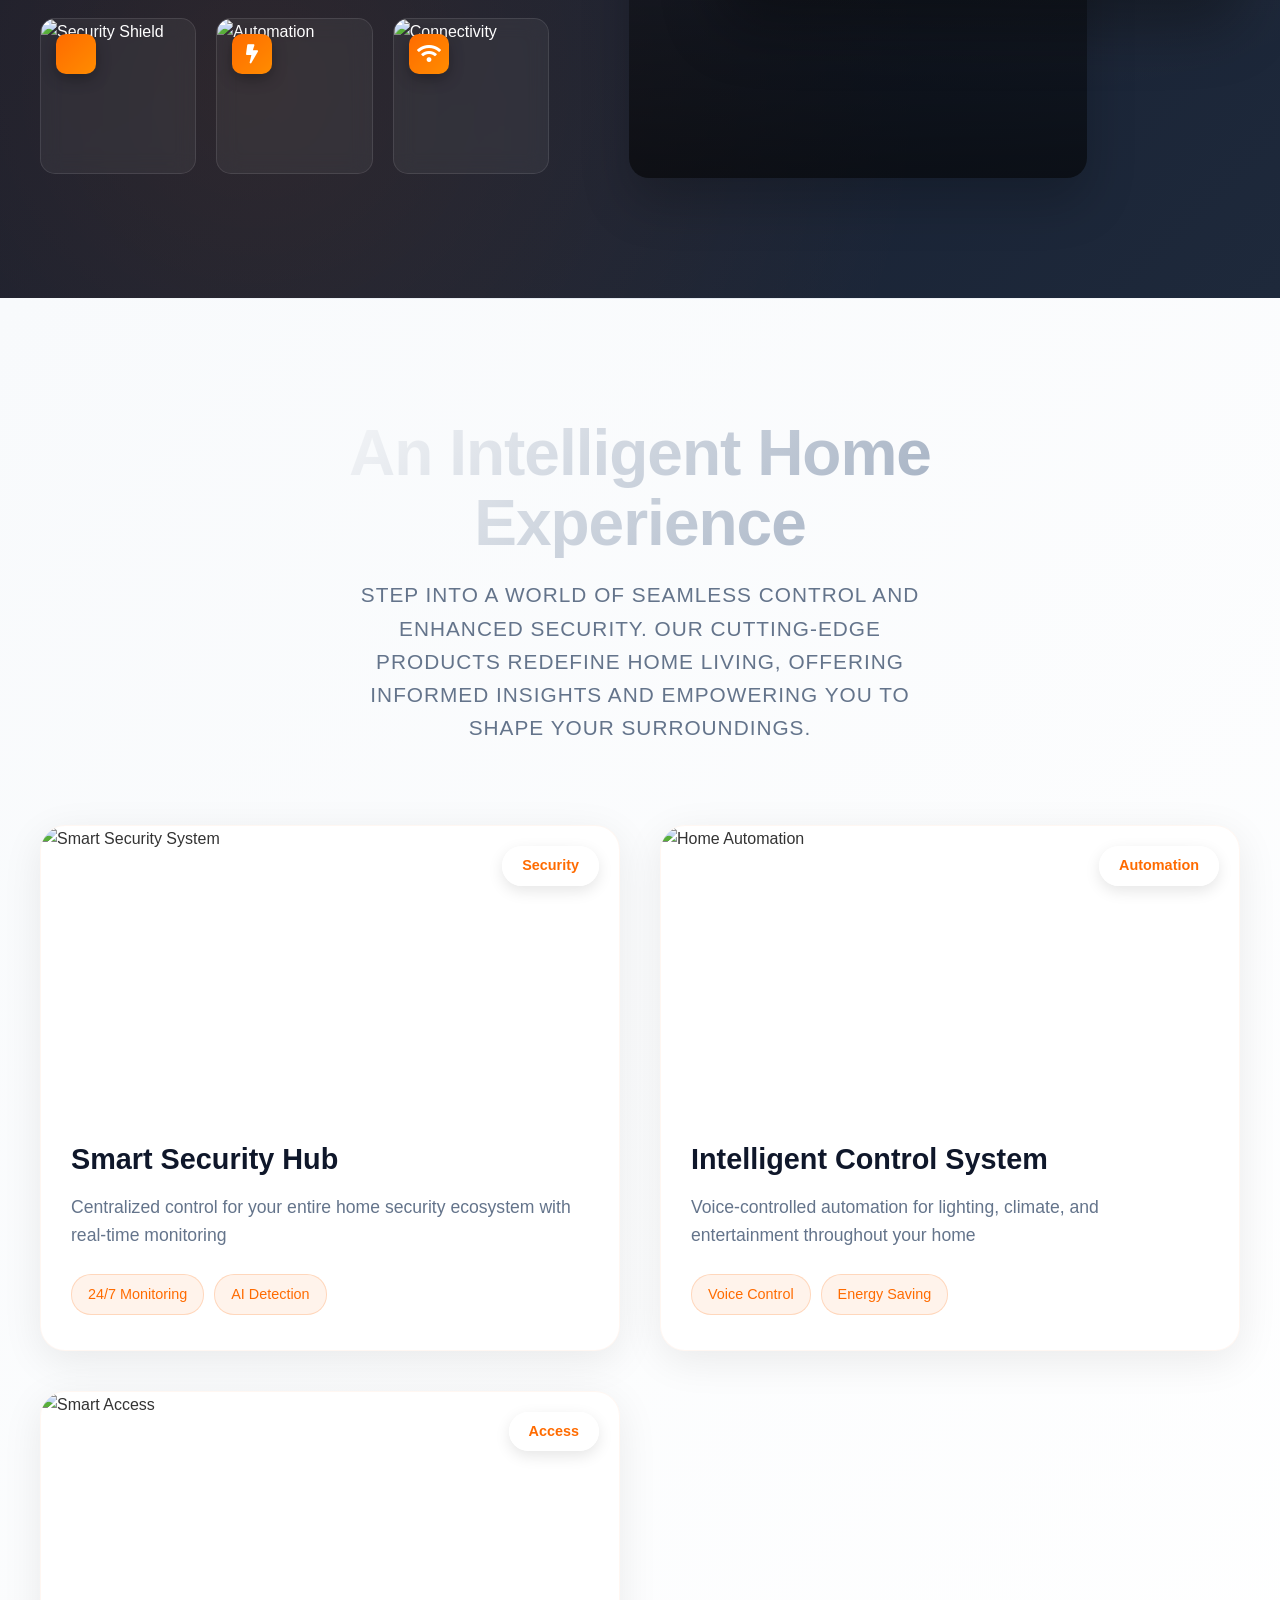
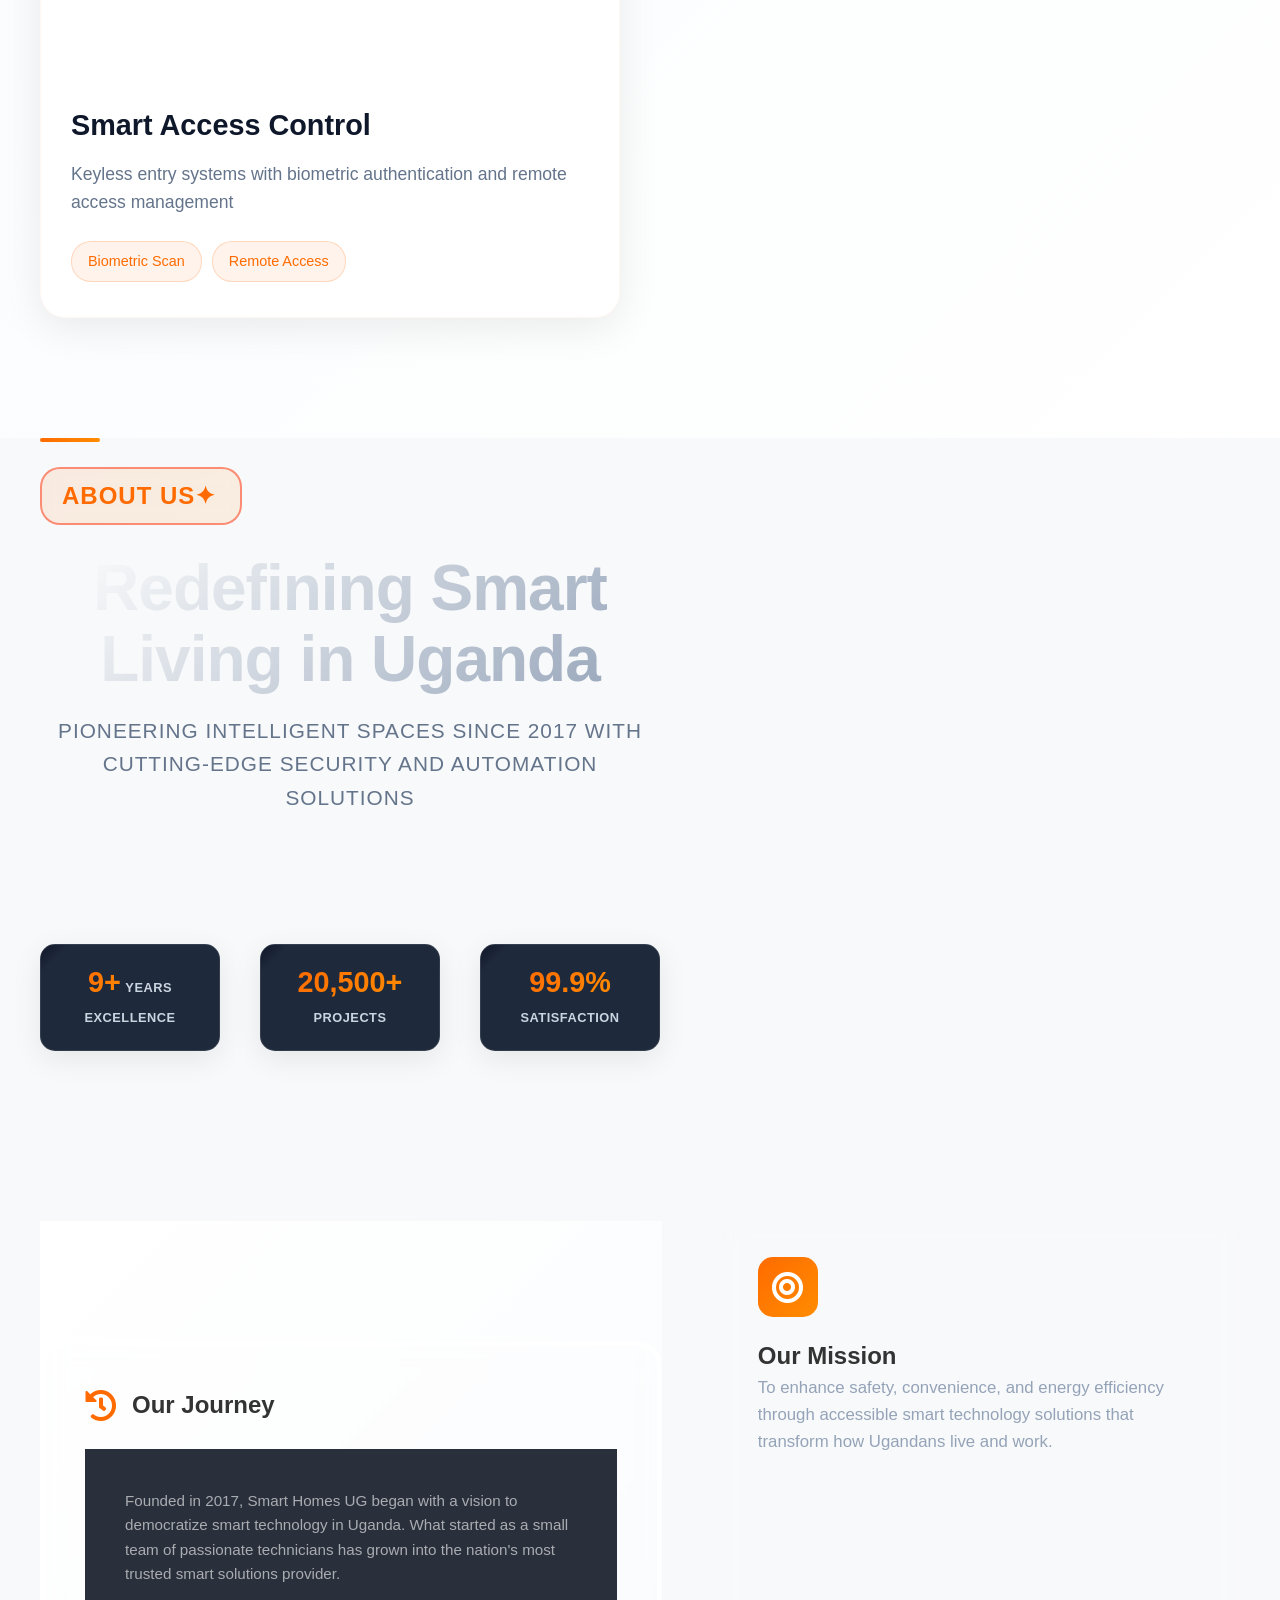
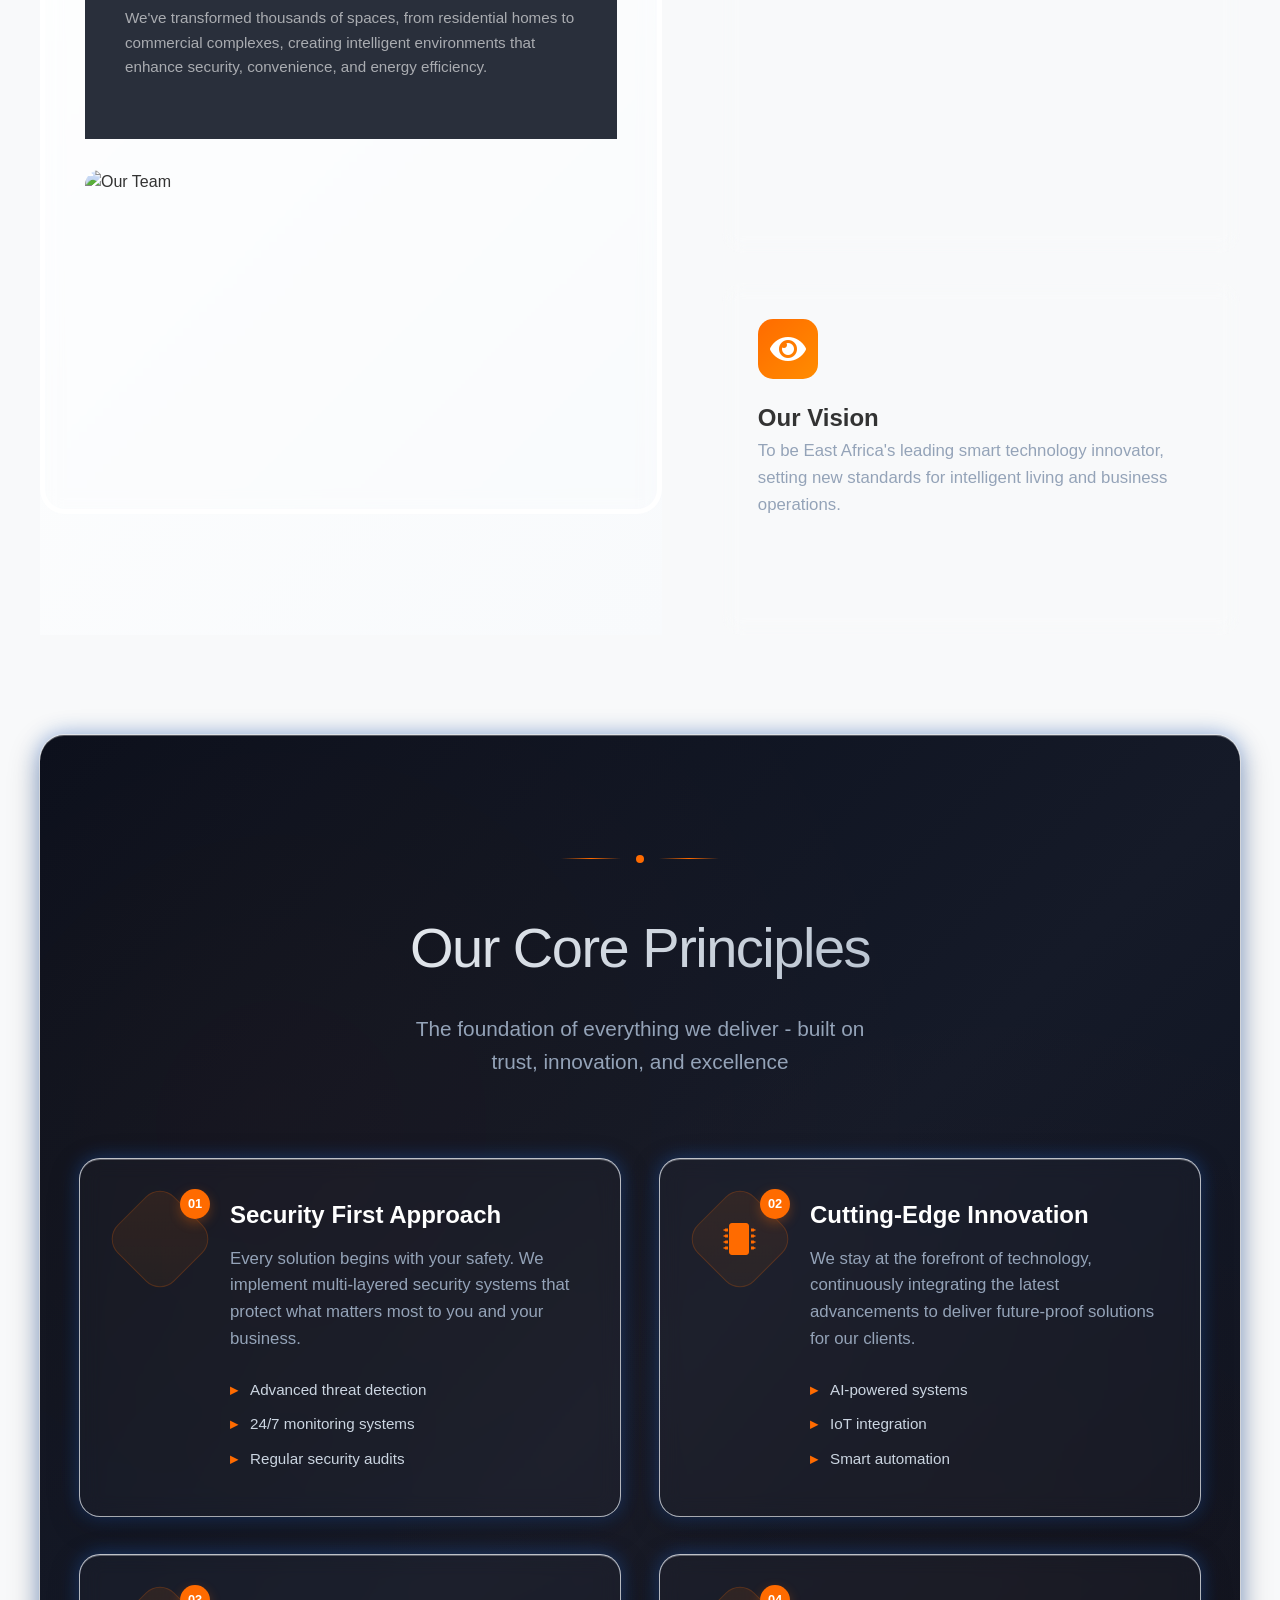
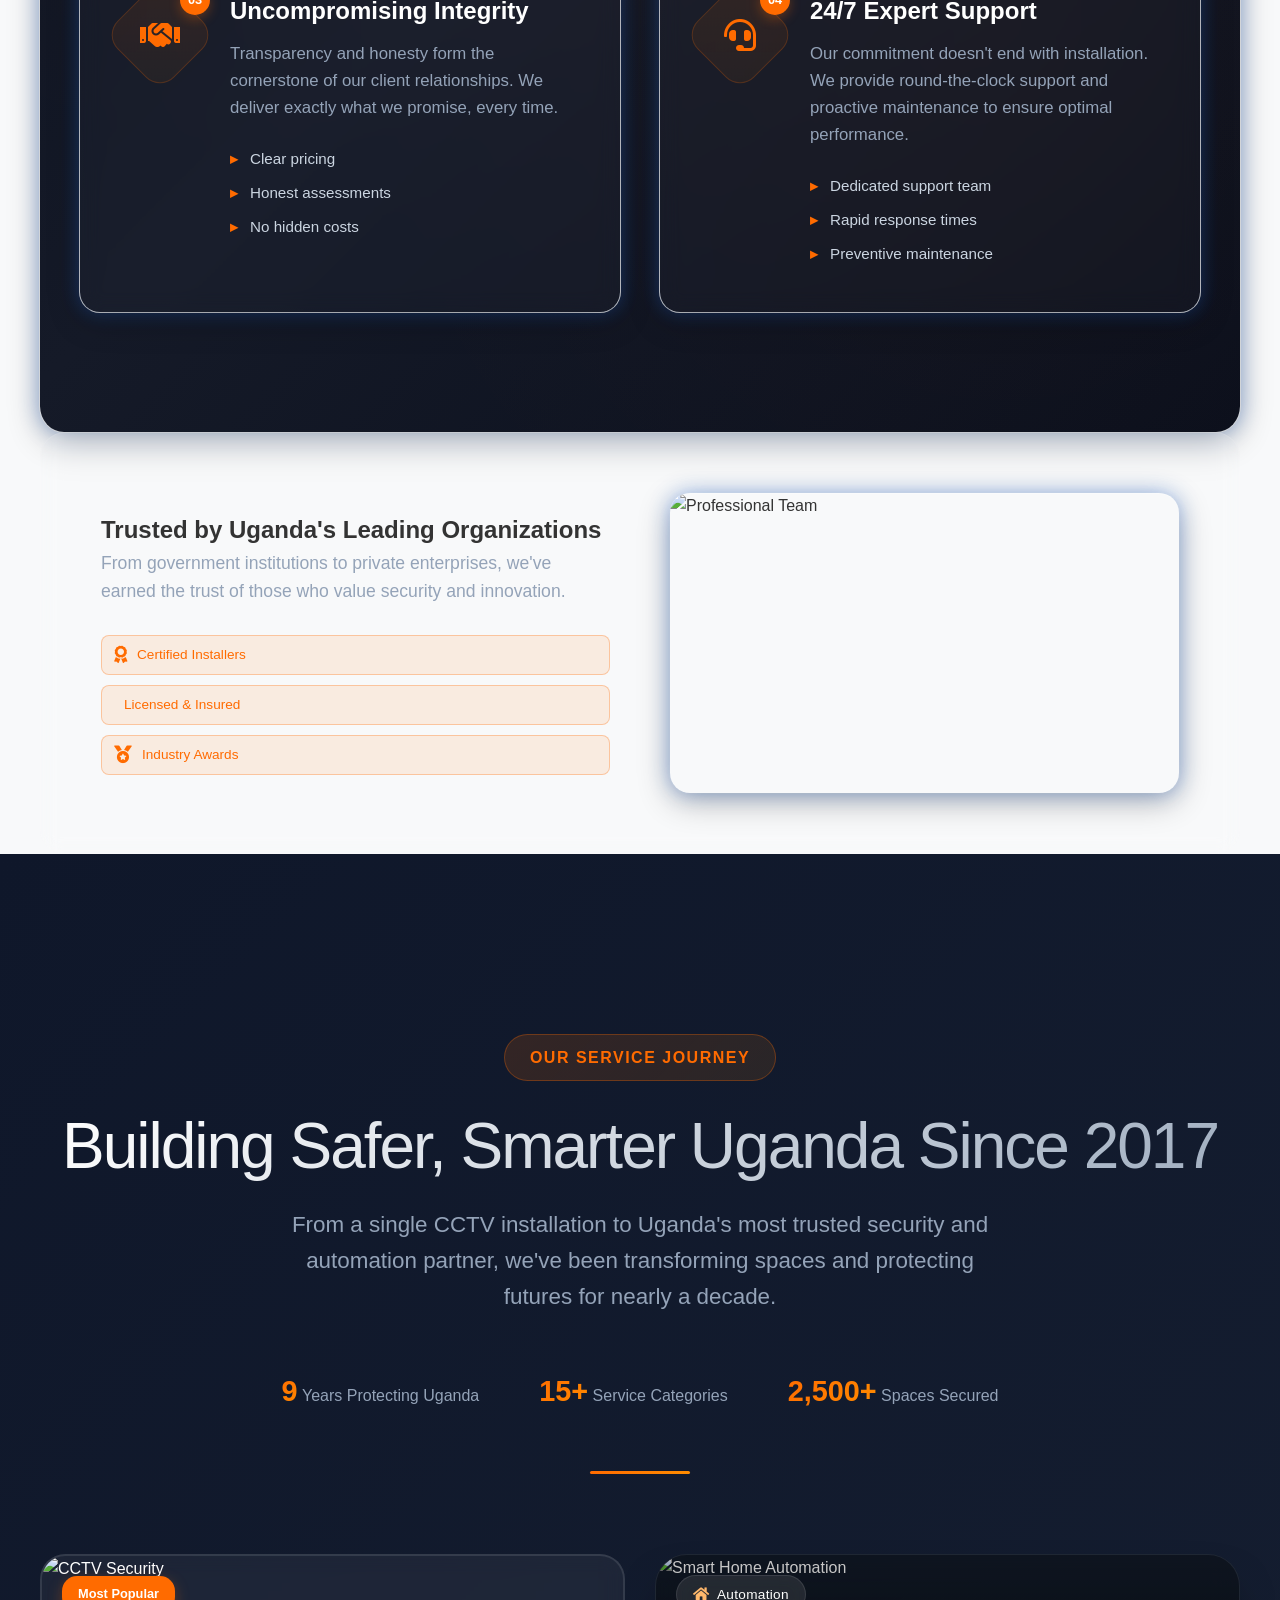
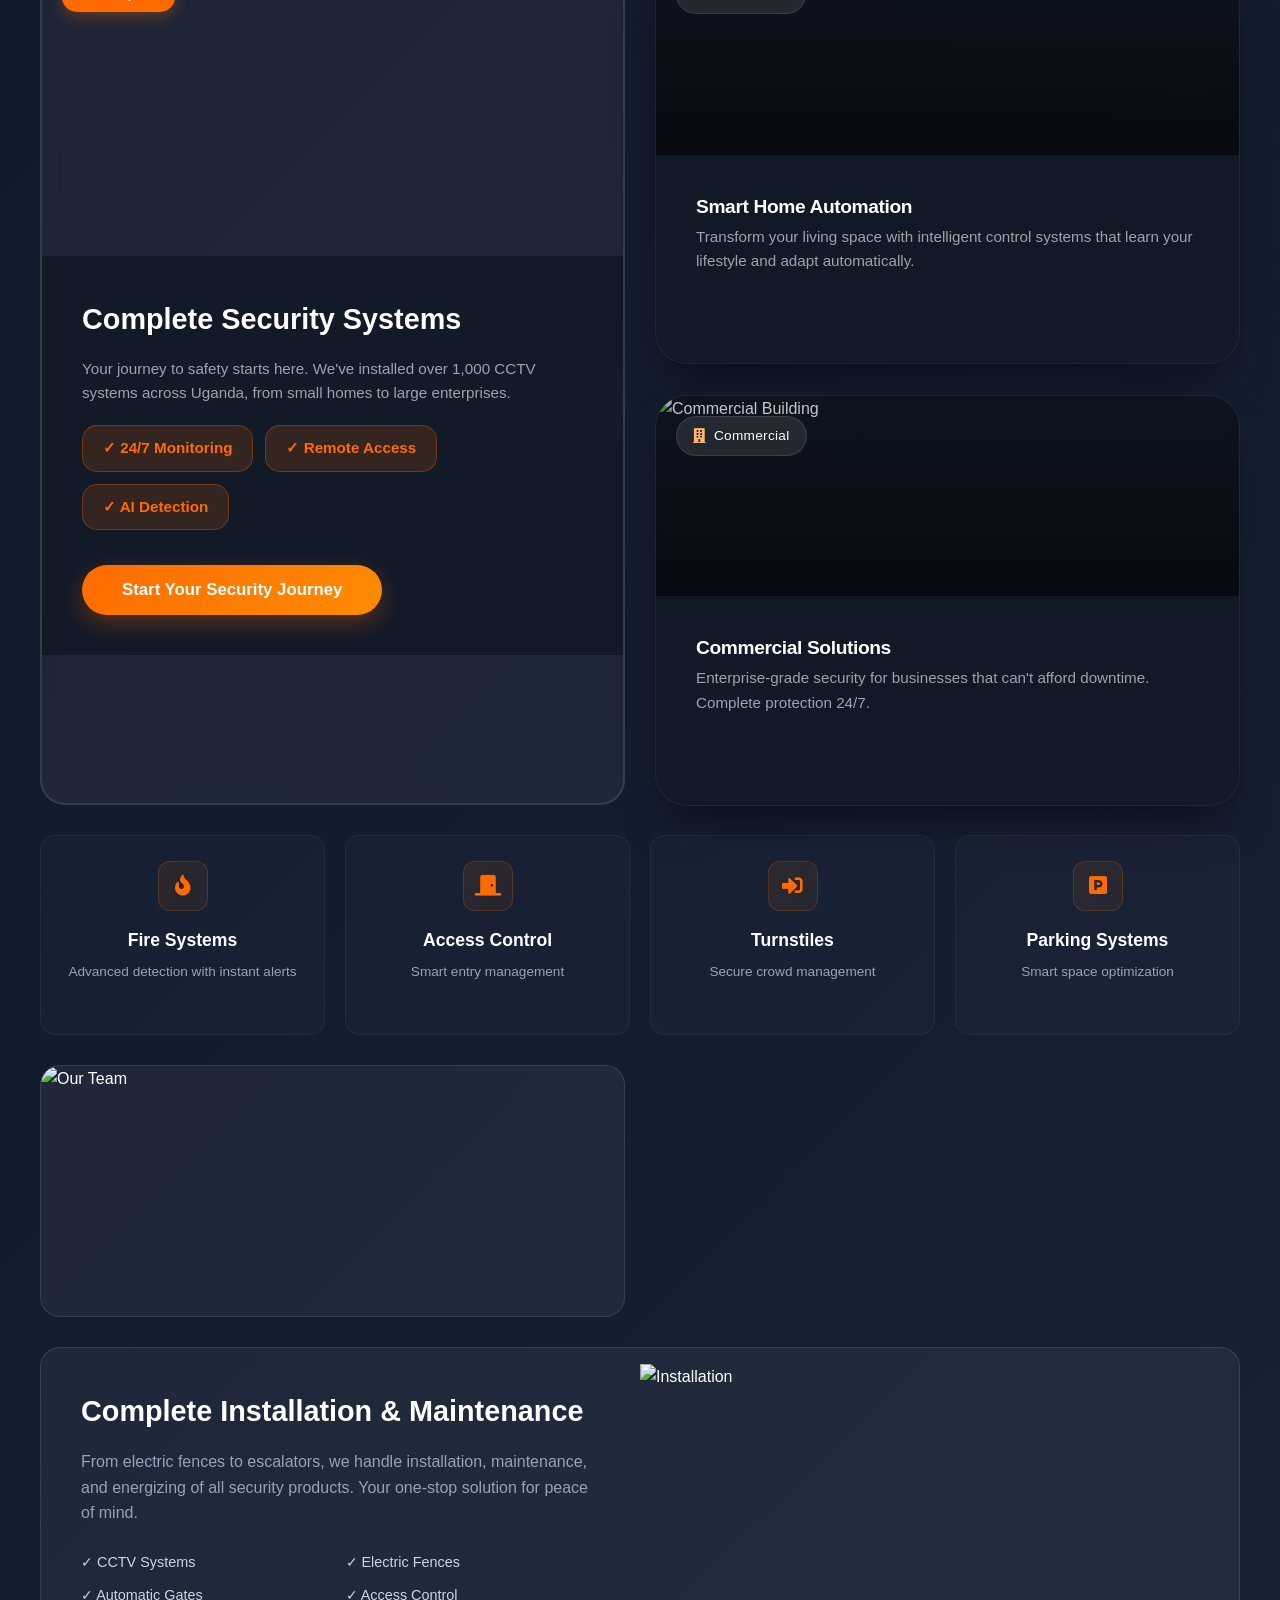
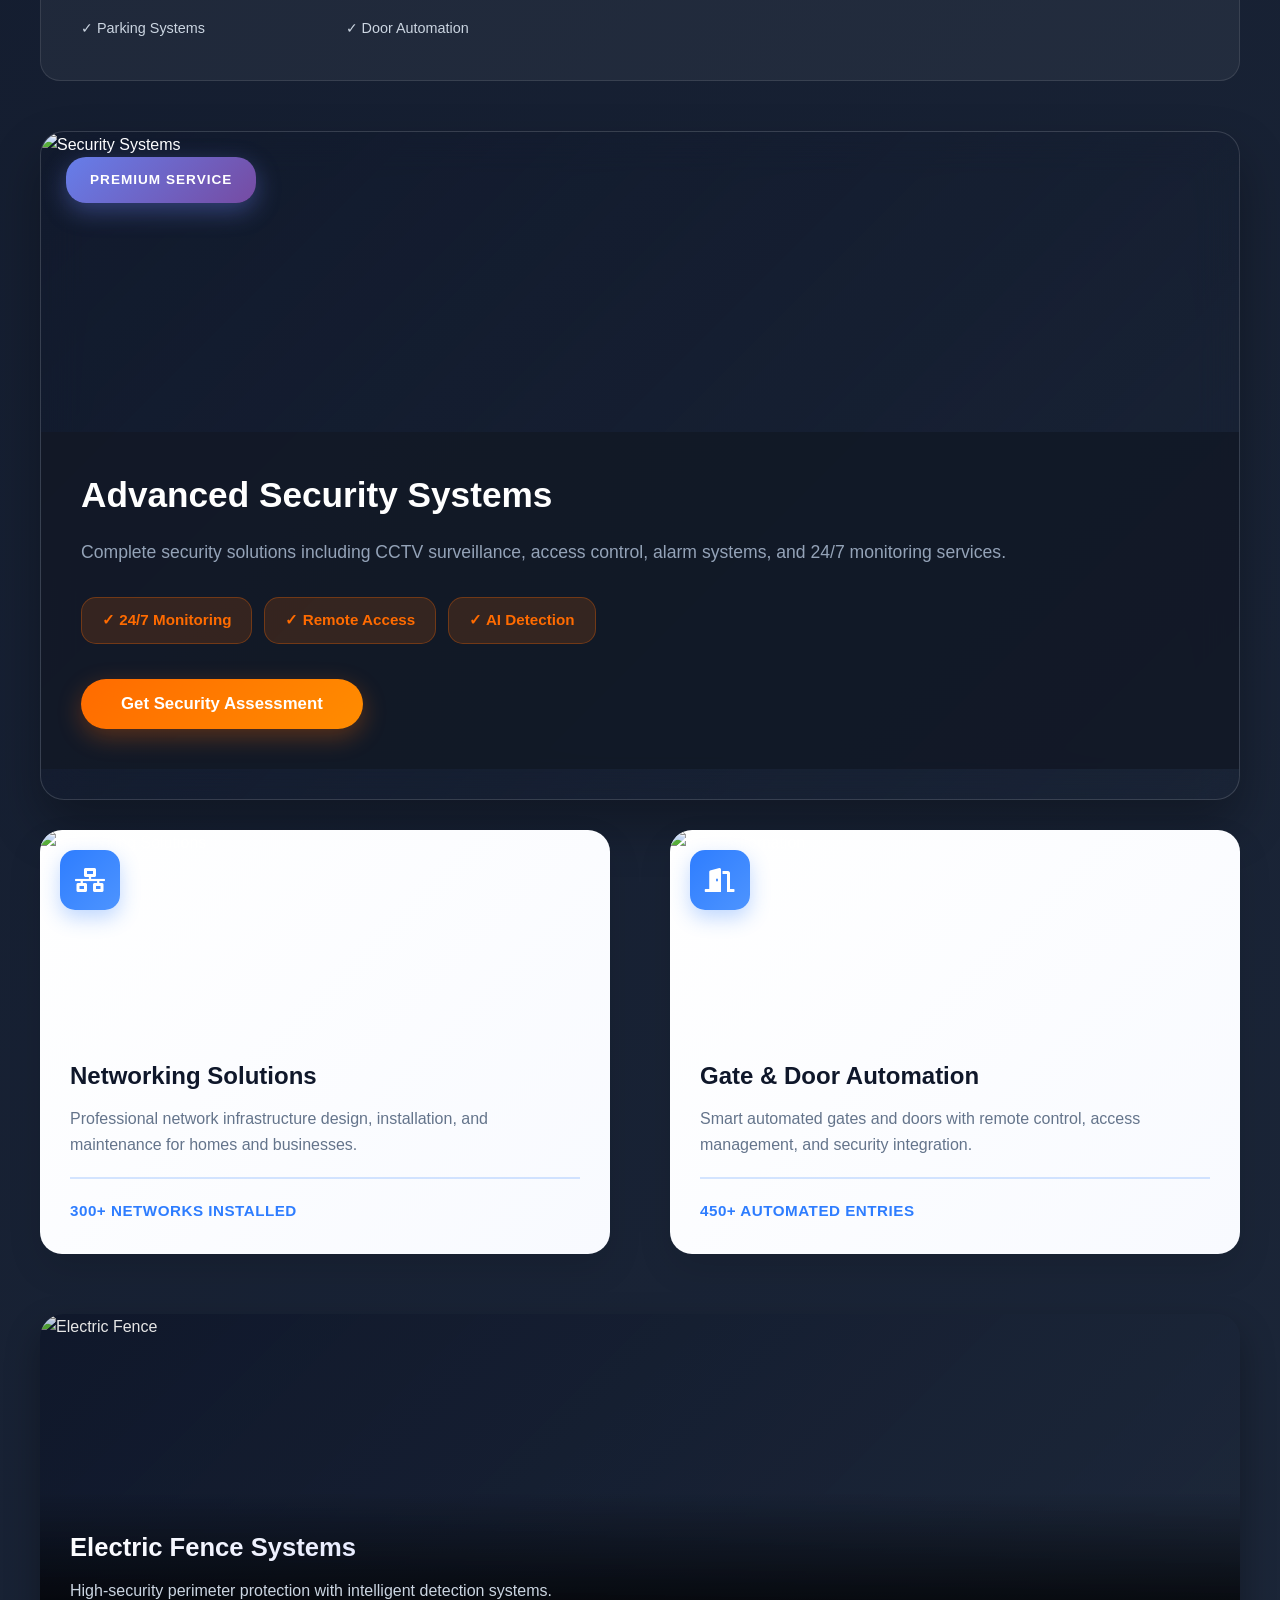
==== commit aef62be1: "updated" ====
--- a/index.html
+++ b/index.html
@@ -1398,28 +1398,28 @@
         </div>
       </div>
 
-      <!-- Story Project Card -->
-      <div class="project-card story" data-category="government">
-        <div class="project-content">
-          <div class="story-icon">
-            <i class="fas fa-award"></i>
-          </div>
-          <h3 class="project-title">Ministry of Health Project</h3>
-          <p class="project-description">
-            "Smart Homes UG delivered exceptional security systems for our medical facilities. 
-            Their professionalism and technical expertise ensured our sensitive areas remain secure."
-          </p>
-          <div class="client-testimonial">
-            <div class="client-avatar">
-              <img src="https://images.unsplash.com/photo-1507003211169-0a1dd7228f2d?ixlib=rb-4.0.3&auto=format&fit=crop&w=200&q=80" alt="Client">
-            </div>
-            <div class="client-details">
-              <strong>Dr. James Kato</strong>
-              <span>Director, Medical Services</span>
-            </div>
-          </div>
-        </div>
-      </div>
+<!-- Story Project Card -->
+<div class="project-card story" data-category="government">
+  <div class="project-content">
+    <div class="story-icon">
+      <i class="fas fa-award"></i>
+    </div>
+    <h3 class="project-title" style="color: #ff6b00 !important; font-weight: 700; text-shadow: 0 2px 4px rgba(146, 146, 146, 0.5);">Ministry of Health Project</h3>
+    <p class="project-description">
+      "Smart Homes UG delivered exceptional security systems for our medical facilities. 
+      Their professionalism and technical expertise ensured our sensitive areas remain secure."
+    </p>
+    <div class="client-testimonial">
+      <div class="client-avatar">
+        <img src="https://media.licdn.com/dms/image/v2/C5603AQE-0_epongZ_w/profile-displayphoto-shrink_200_200/profile-displayphoto-shrink_200_200/0/1606803946232?e=2147483647&v=beta&t=zveG2_9vCEfTfWe5ynNsHaX9qeWhm--njlHcjbfVd2s" alt="Client">
+      </div>
+      <div class="client-details">
+        <strong style="color: #0a2540 !important; font-size: 1.2rem; font-weight: 700; display: block; letter-spacing: 0.5px;">Dr. Andrew Abaasa</strong>
+        <span style="color: #ff6b00; font-size: 0.95rem; font-weight: 500;">Associate Professor</span>
+      </div>
+    </div>
+  </div>
+</div>
 
       <!-- Large Project Card -->
       <div class="project-card large" data-category="commercial security">
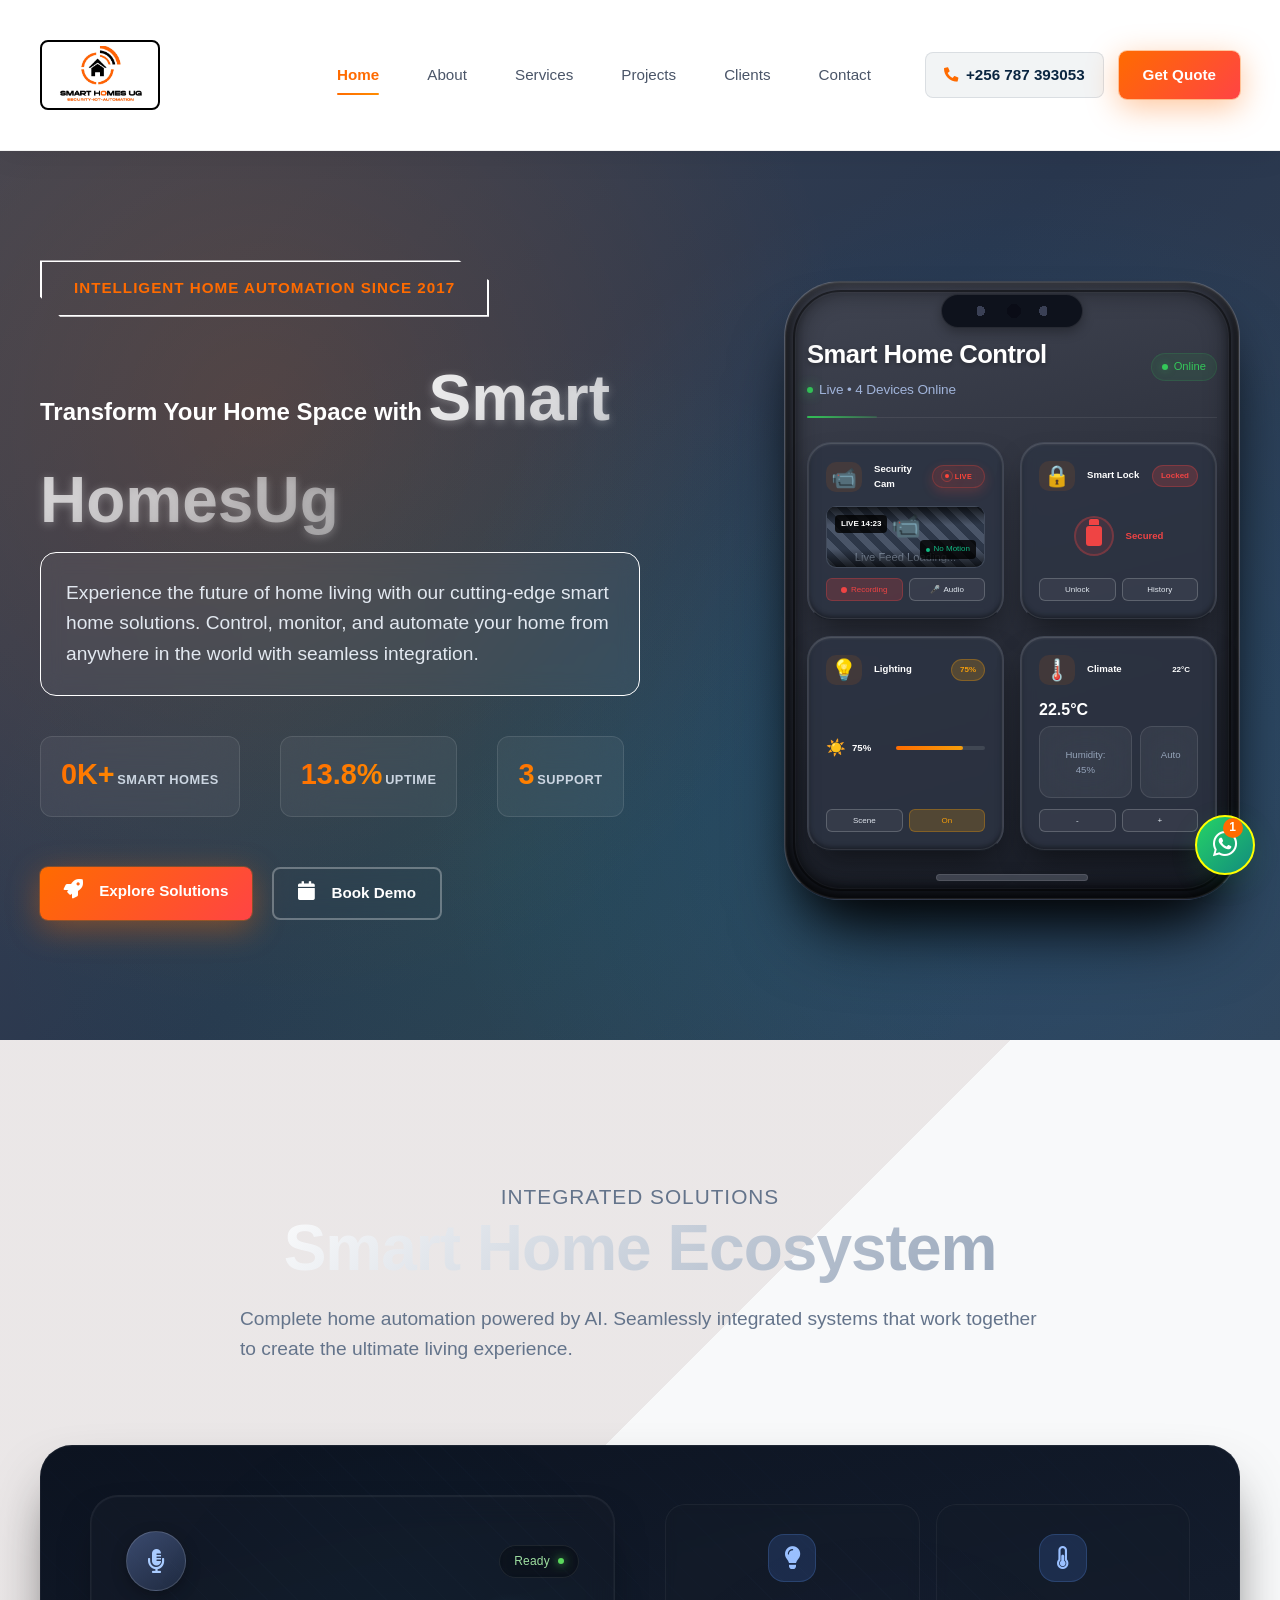
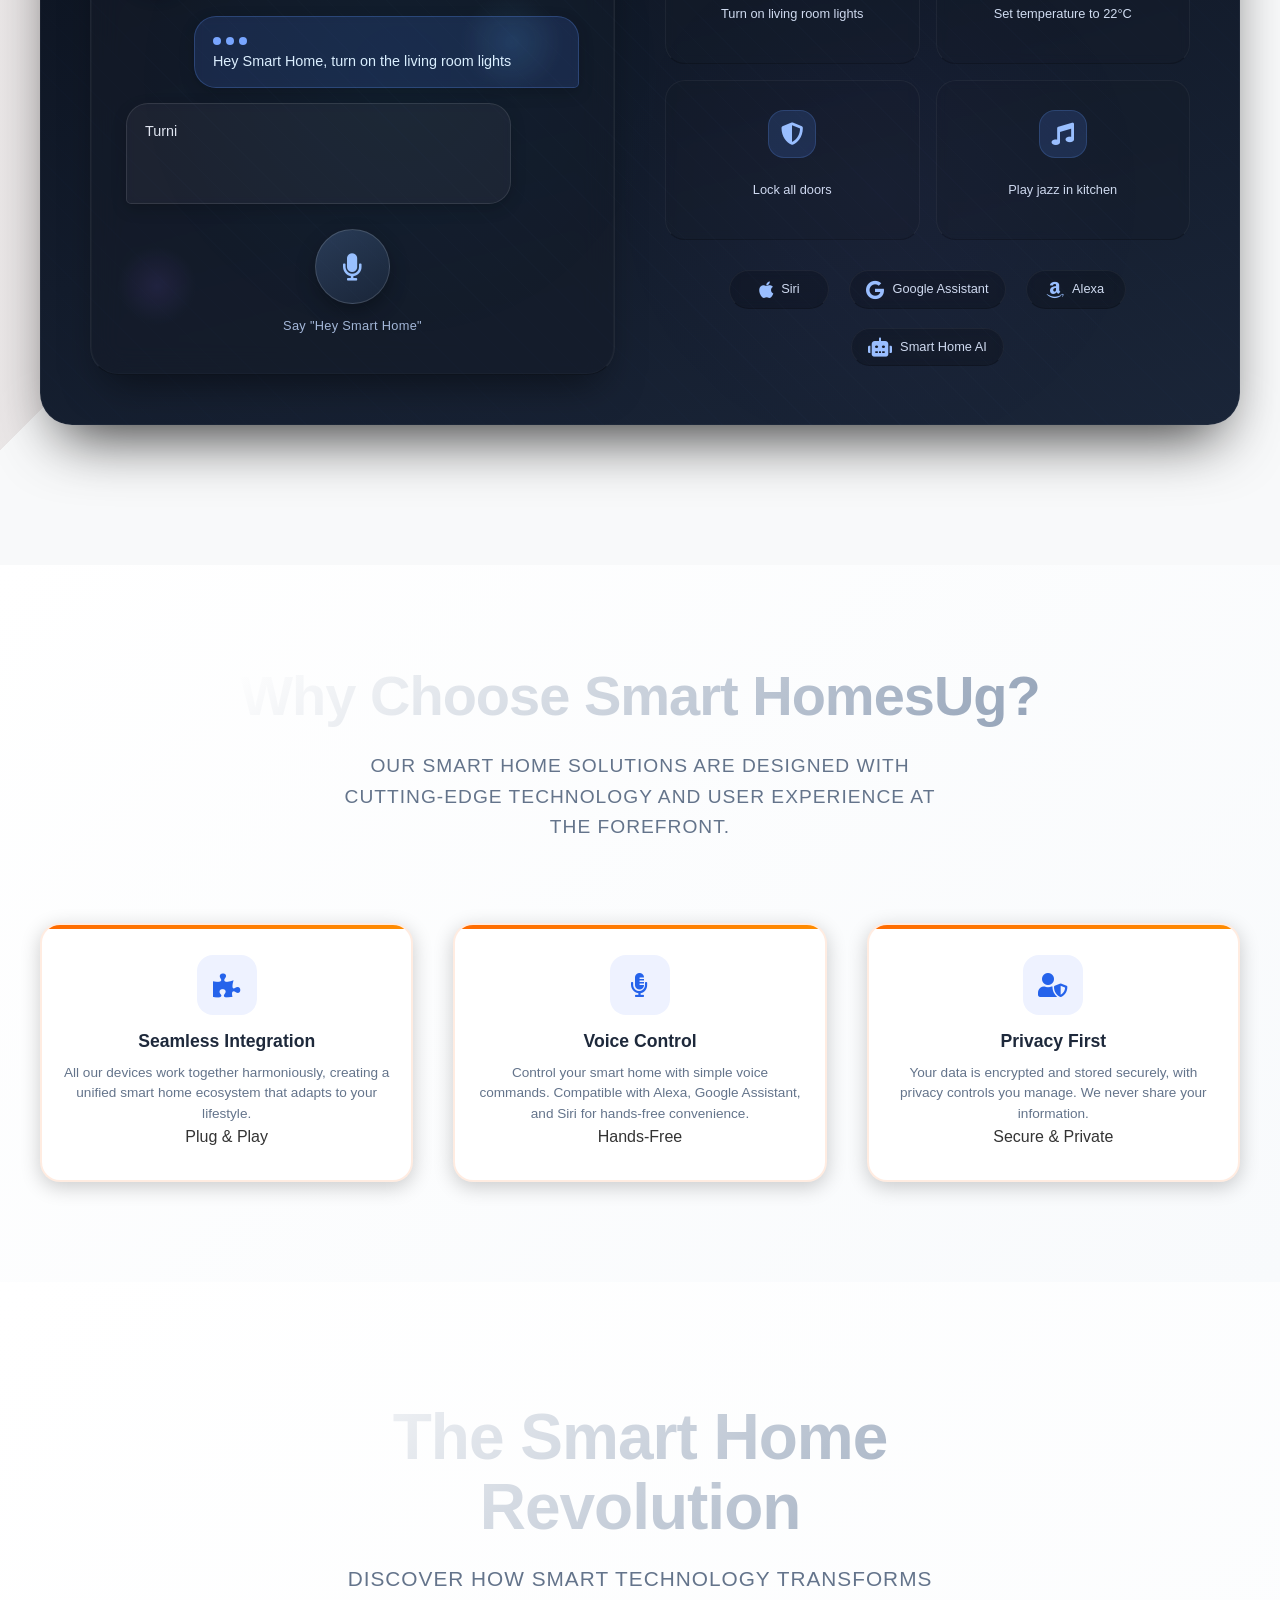
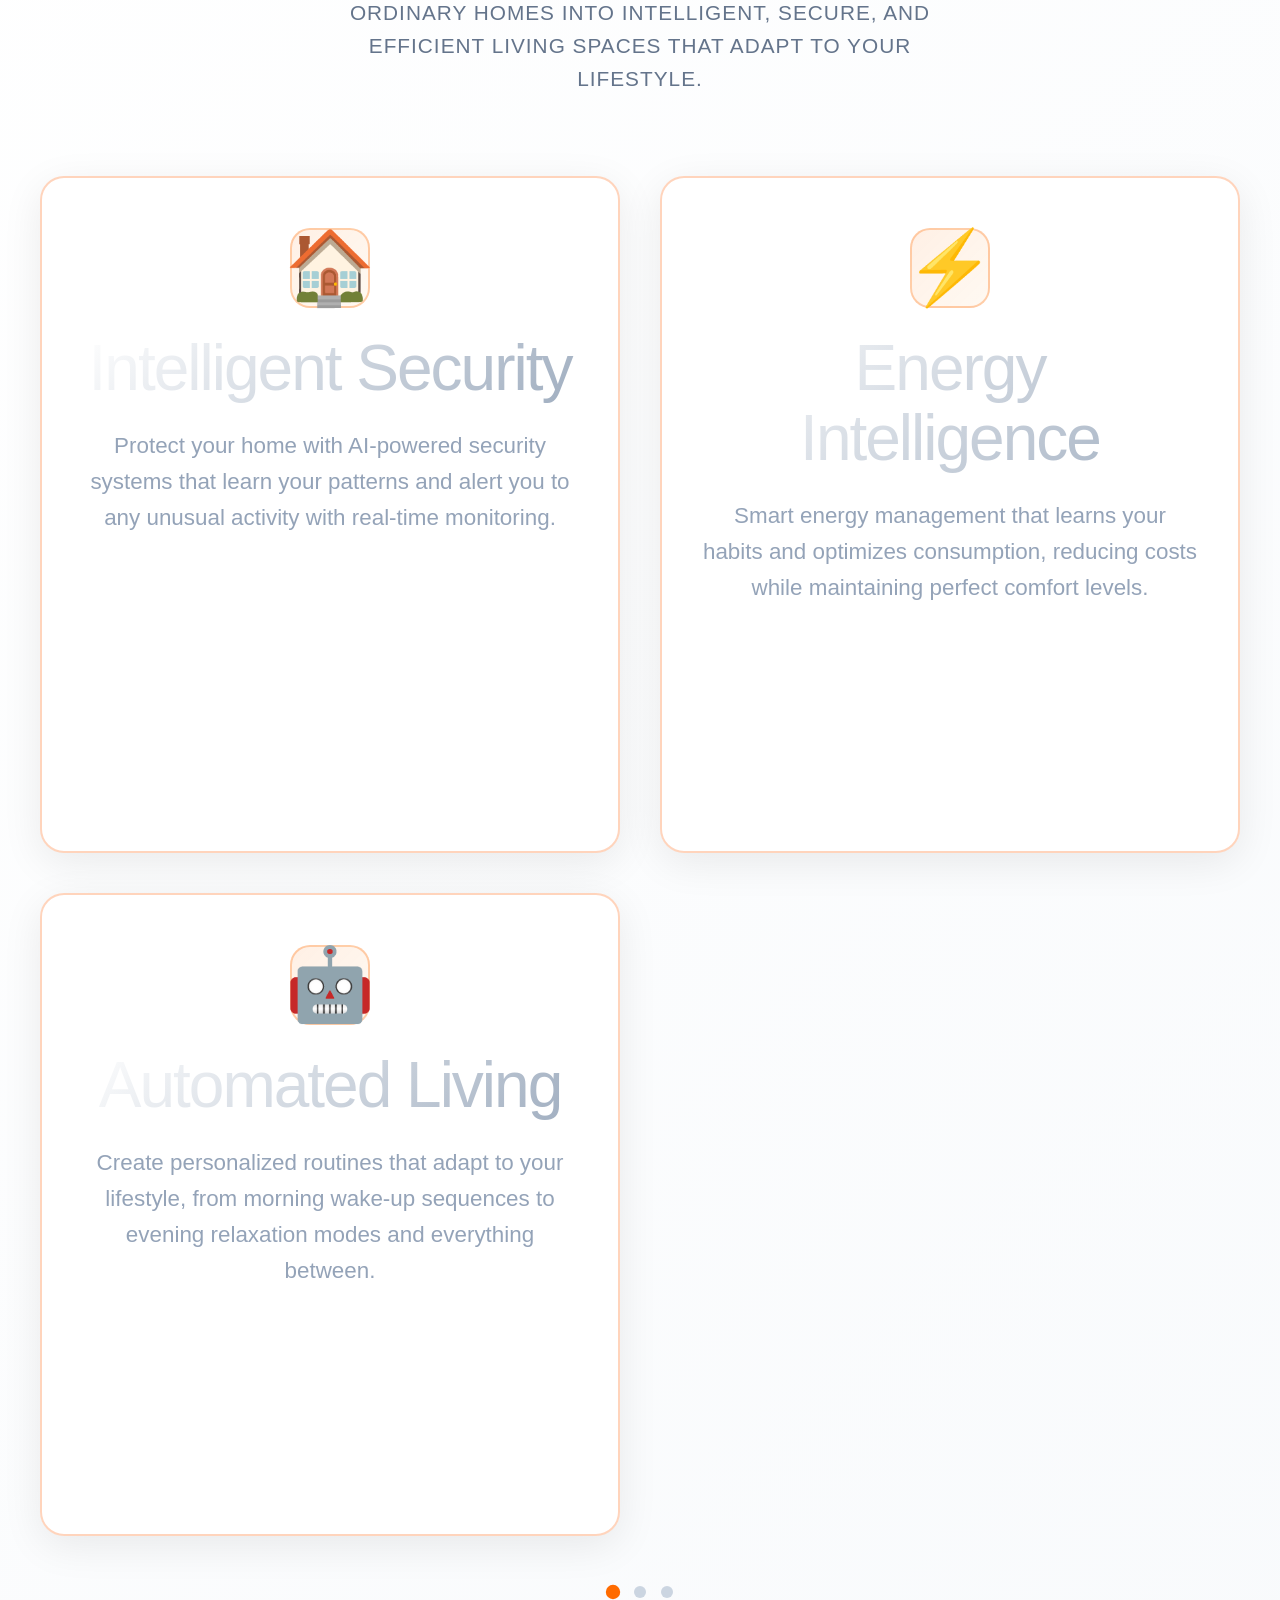
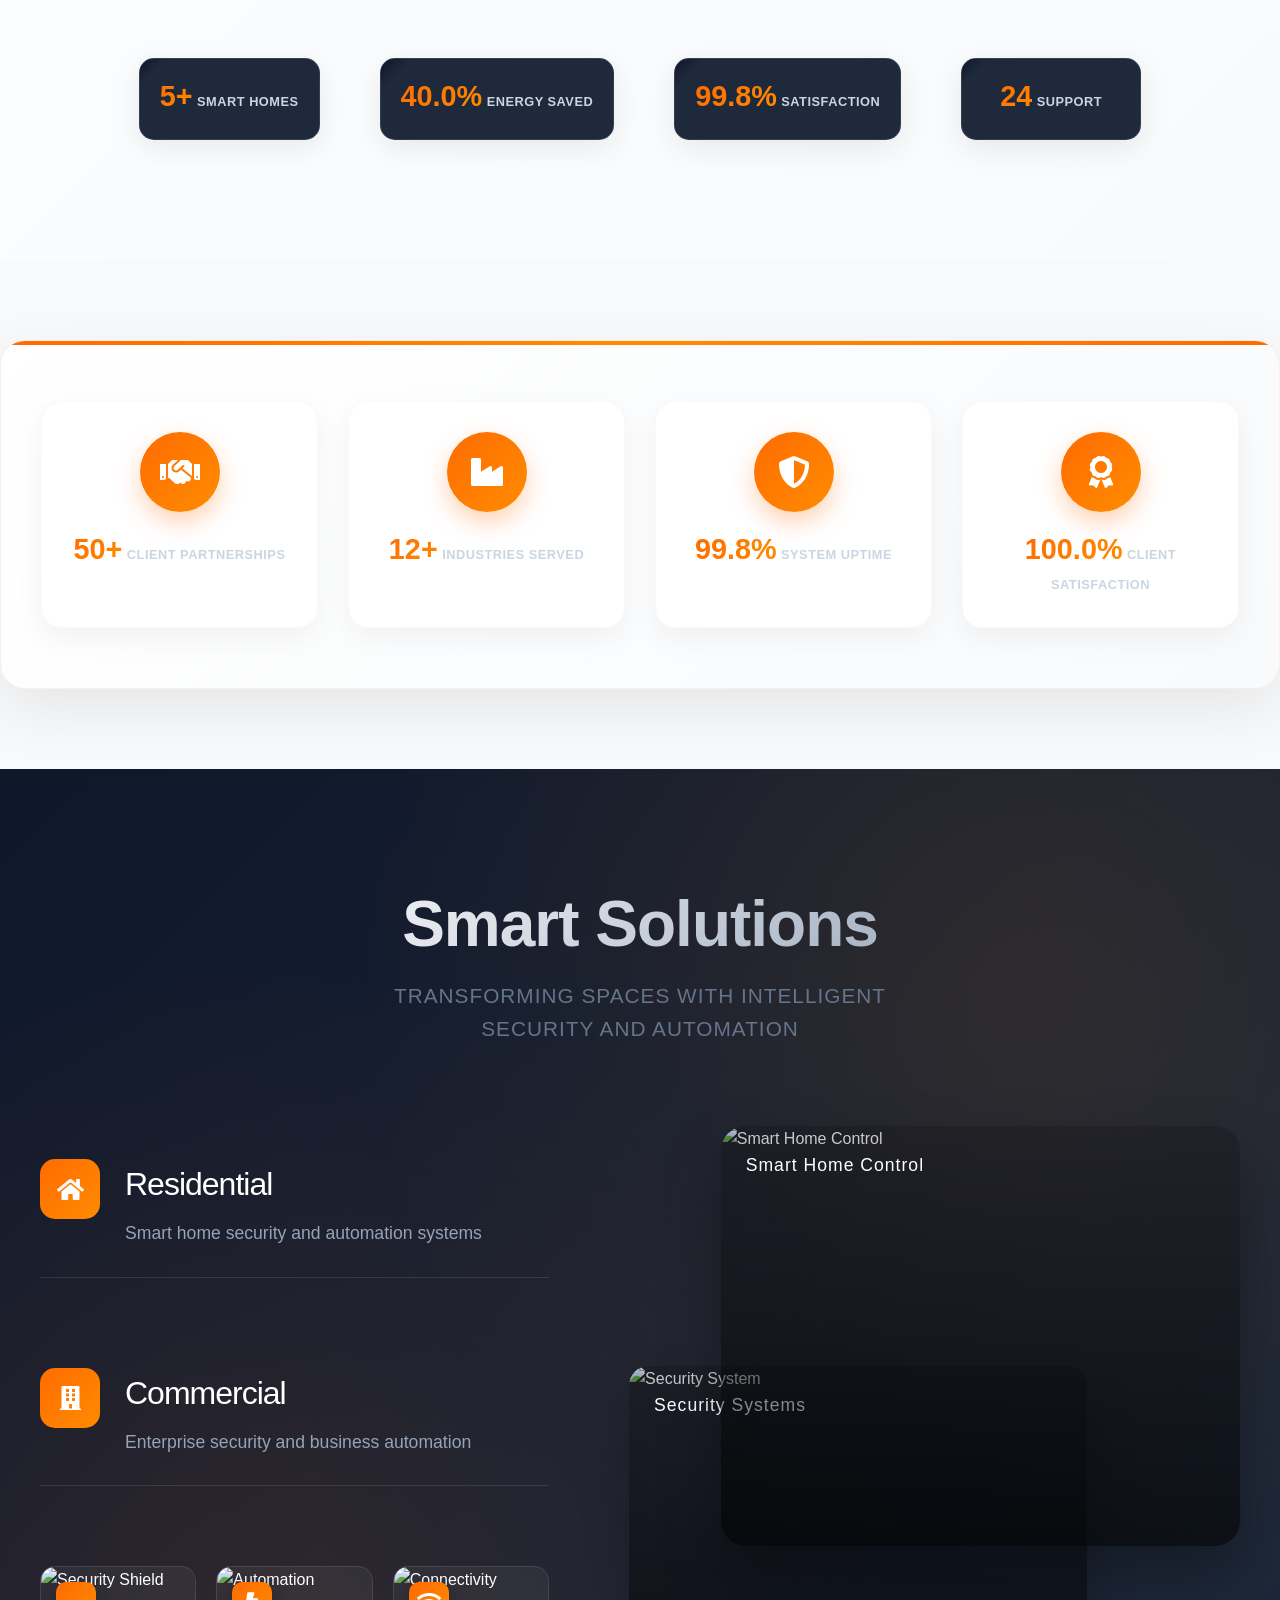
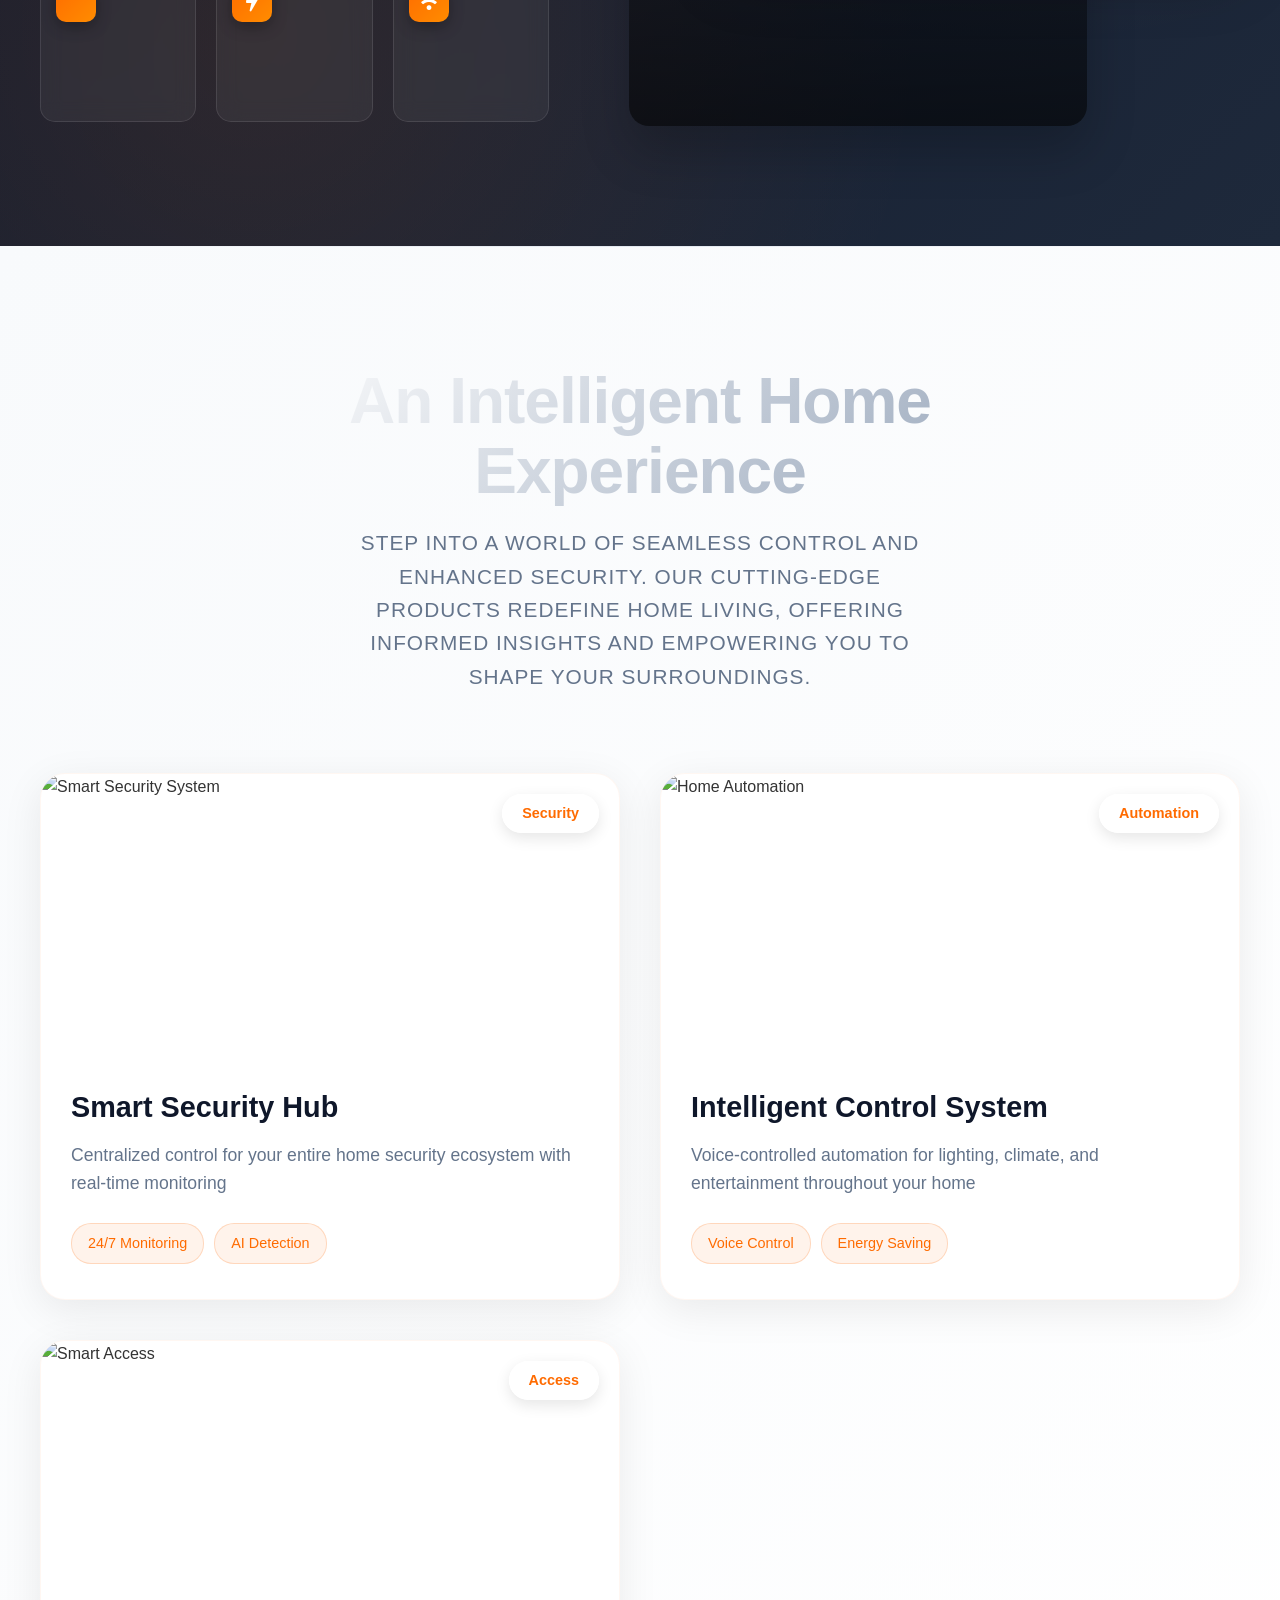
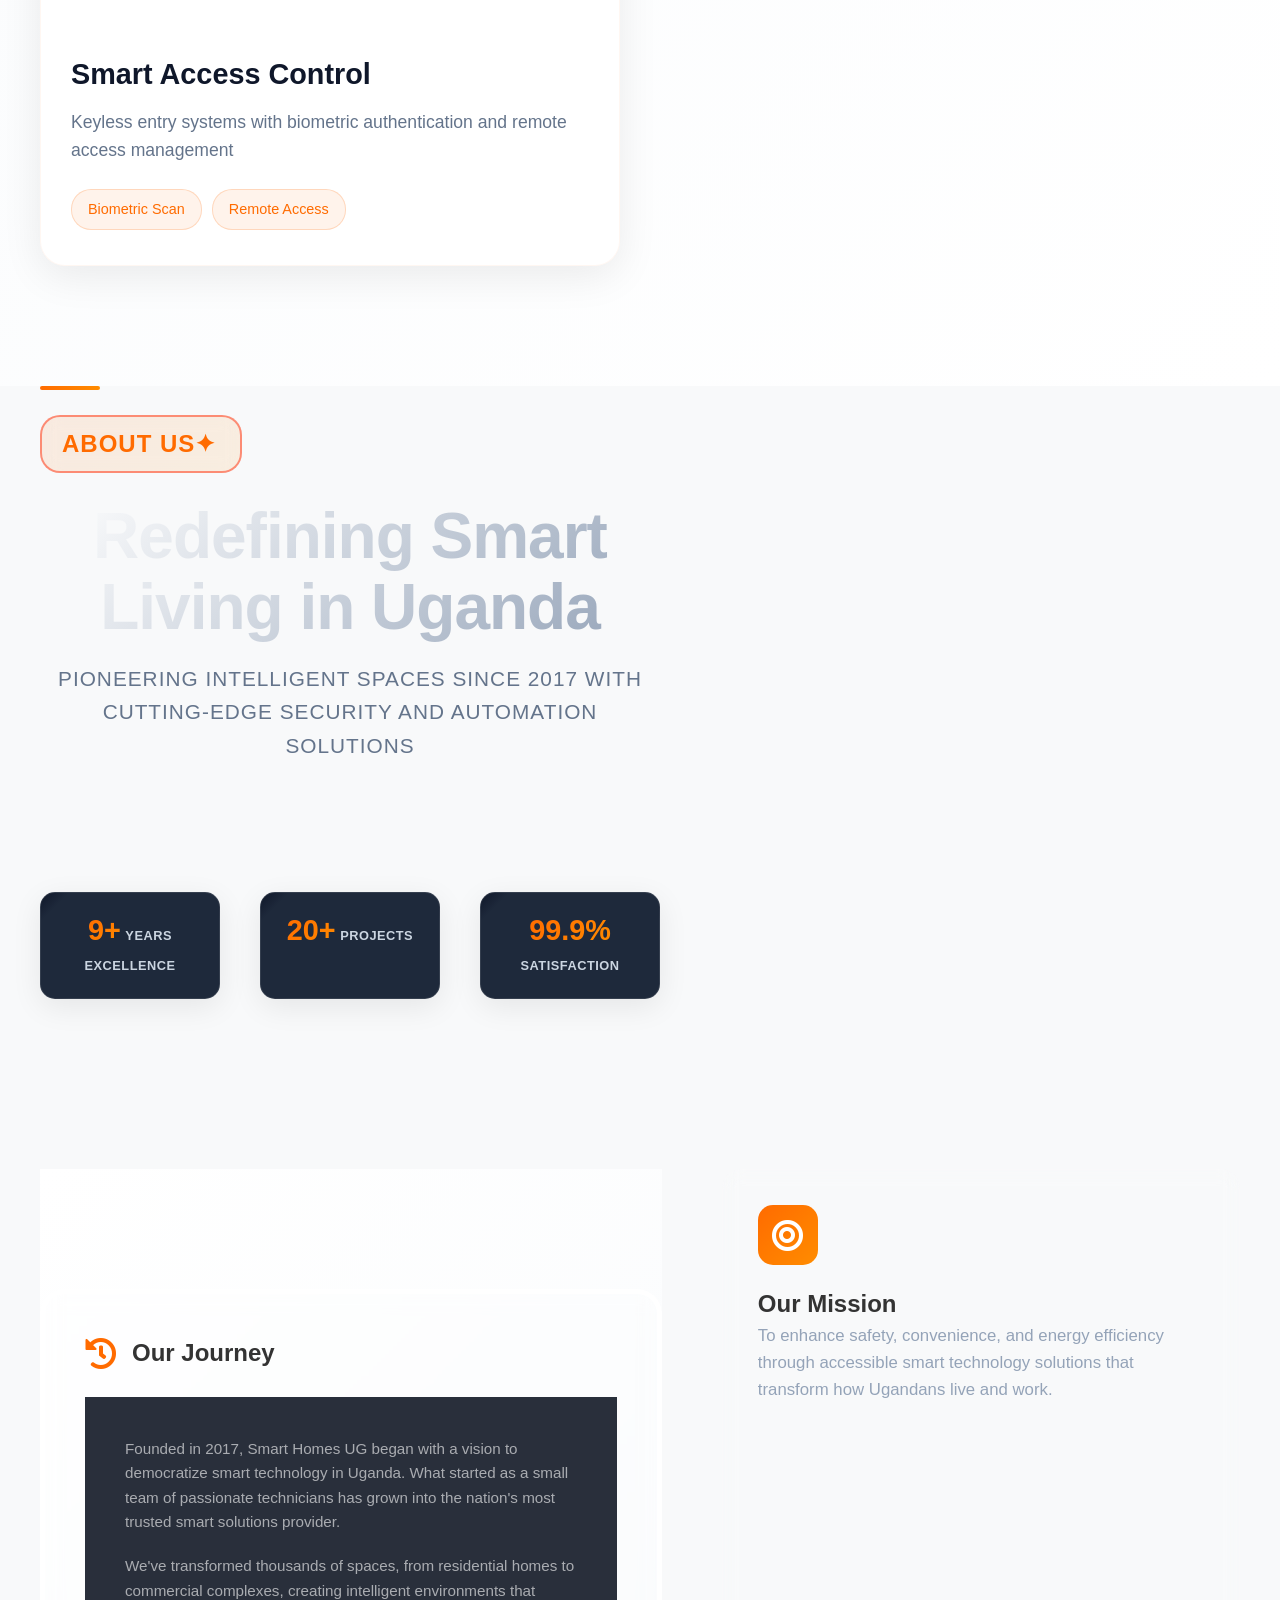
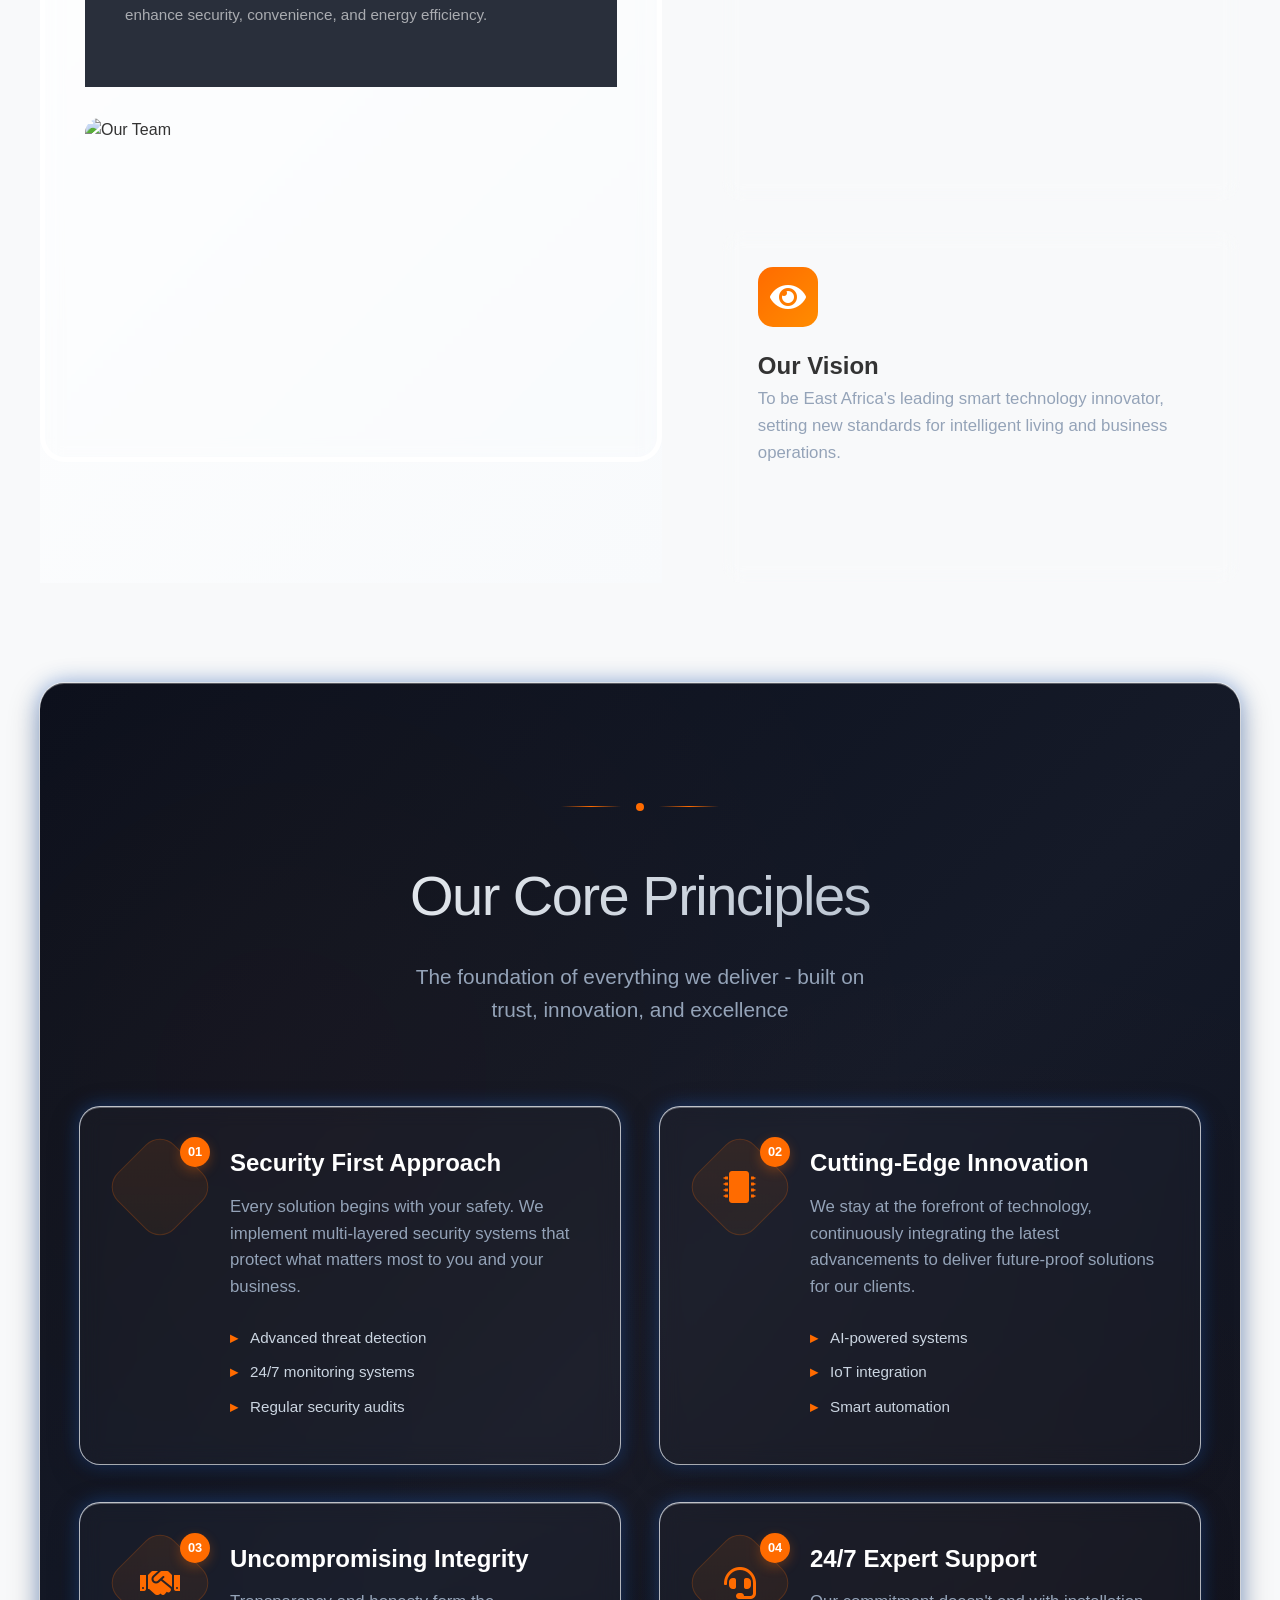
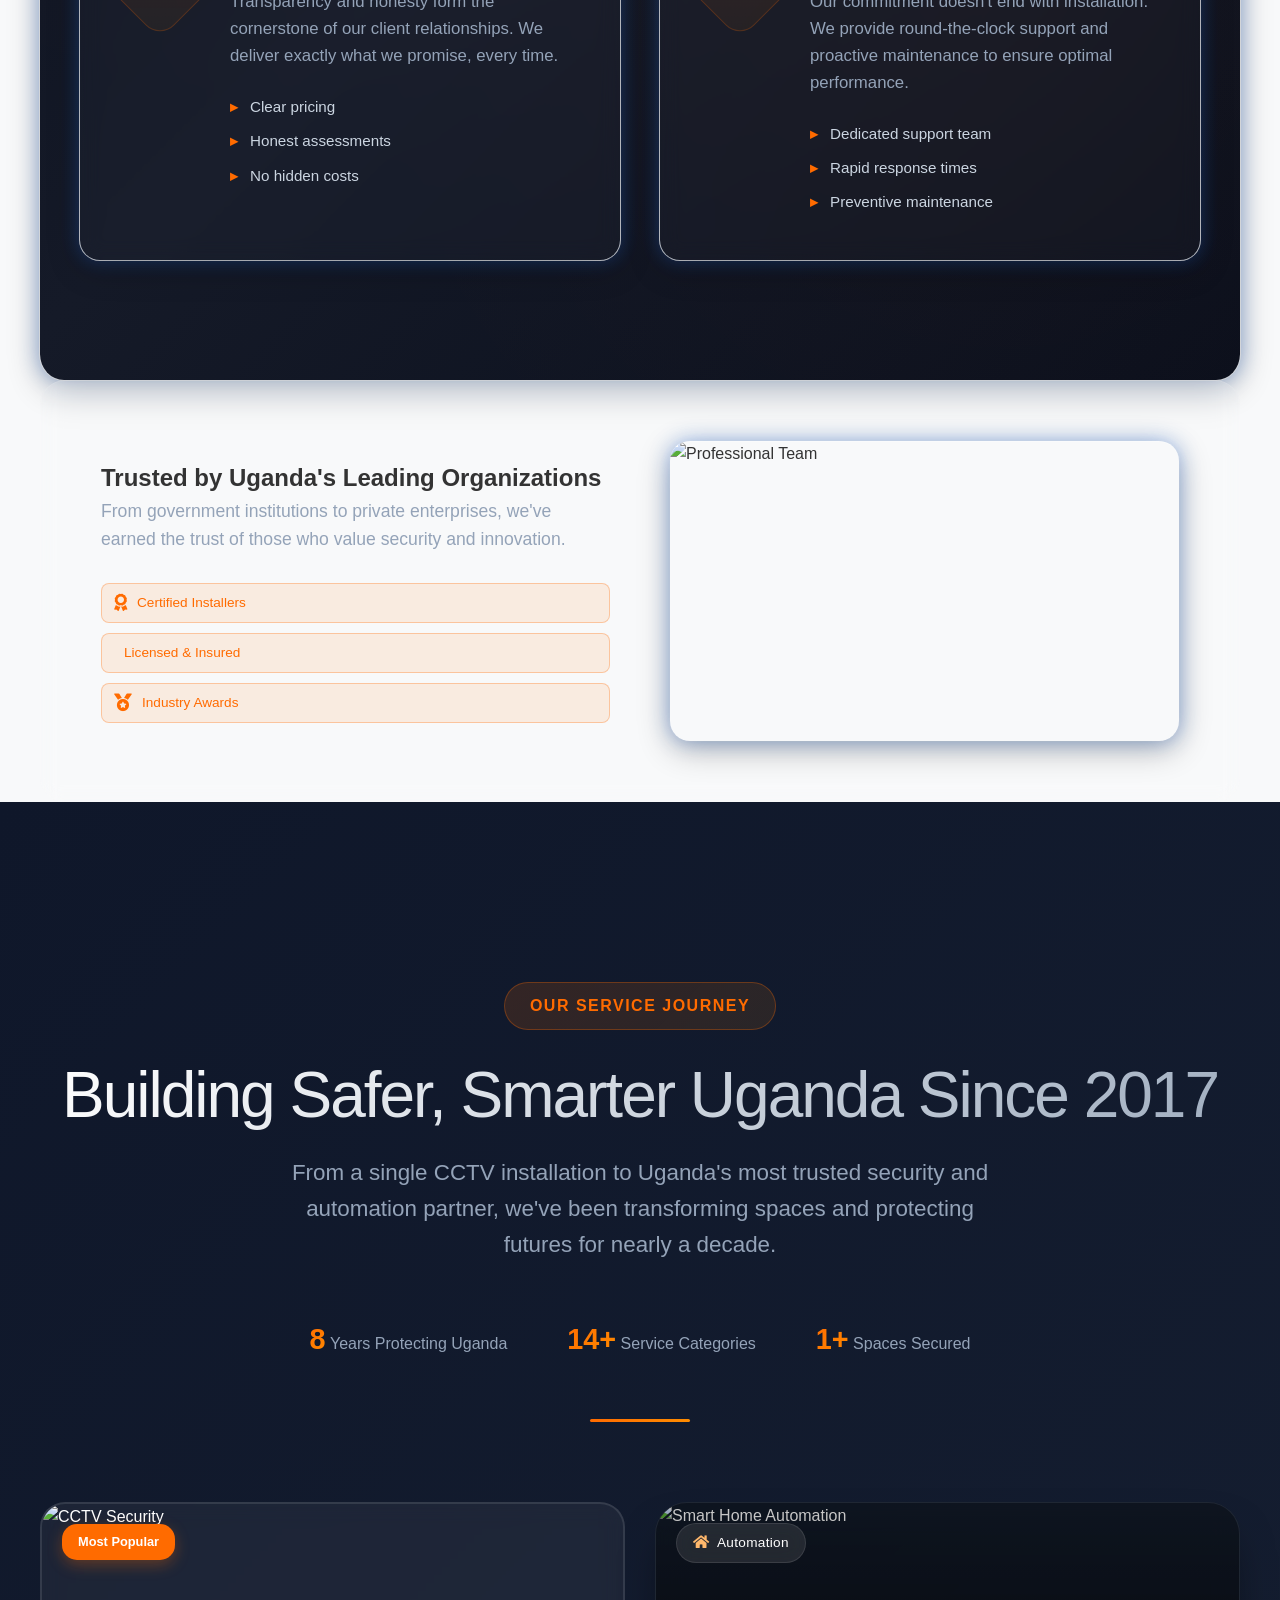
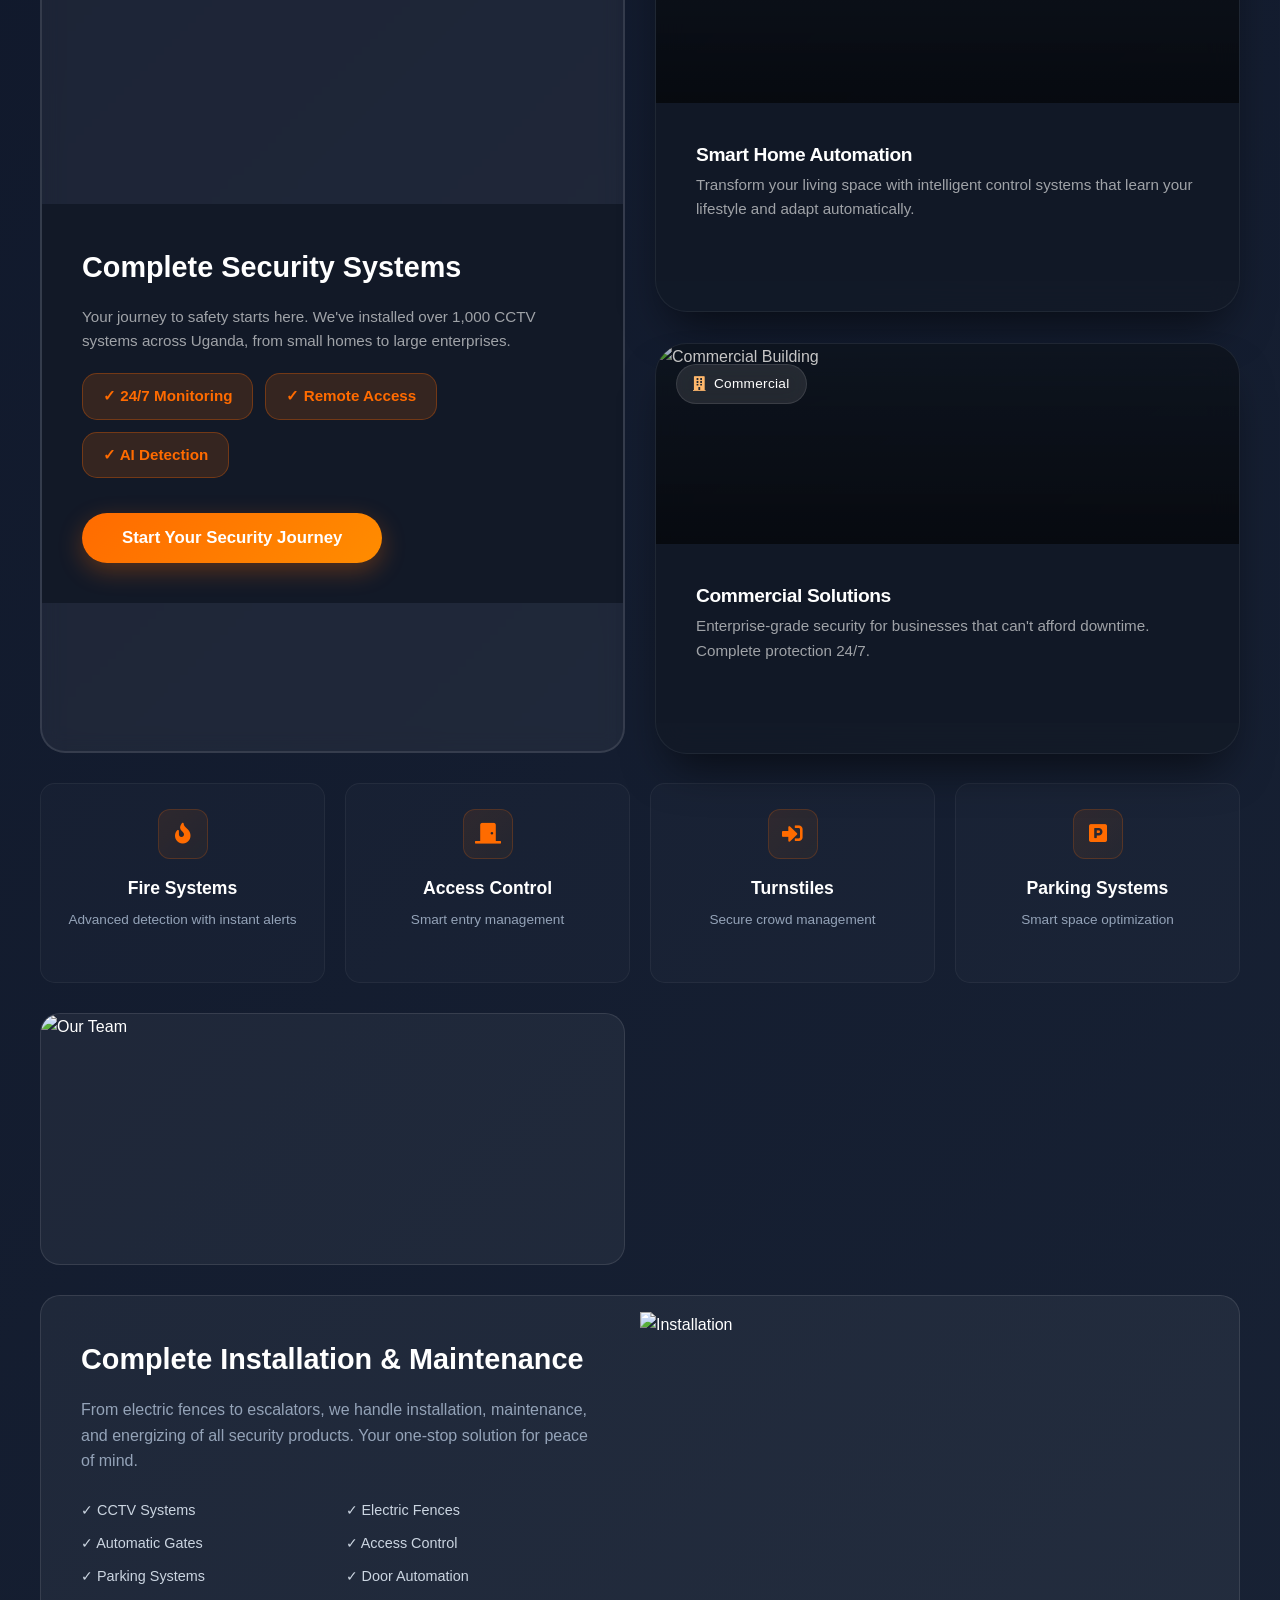
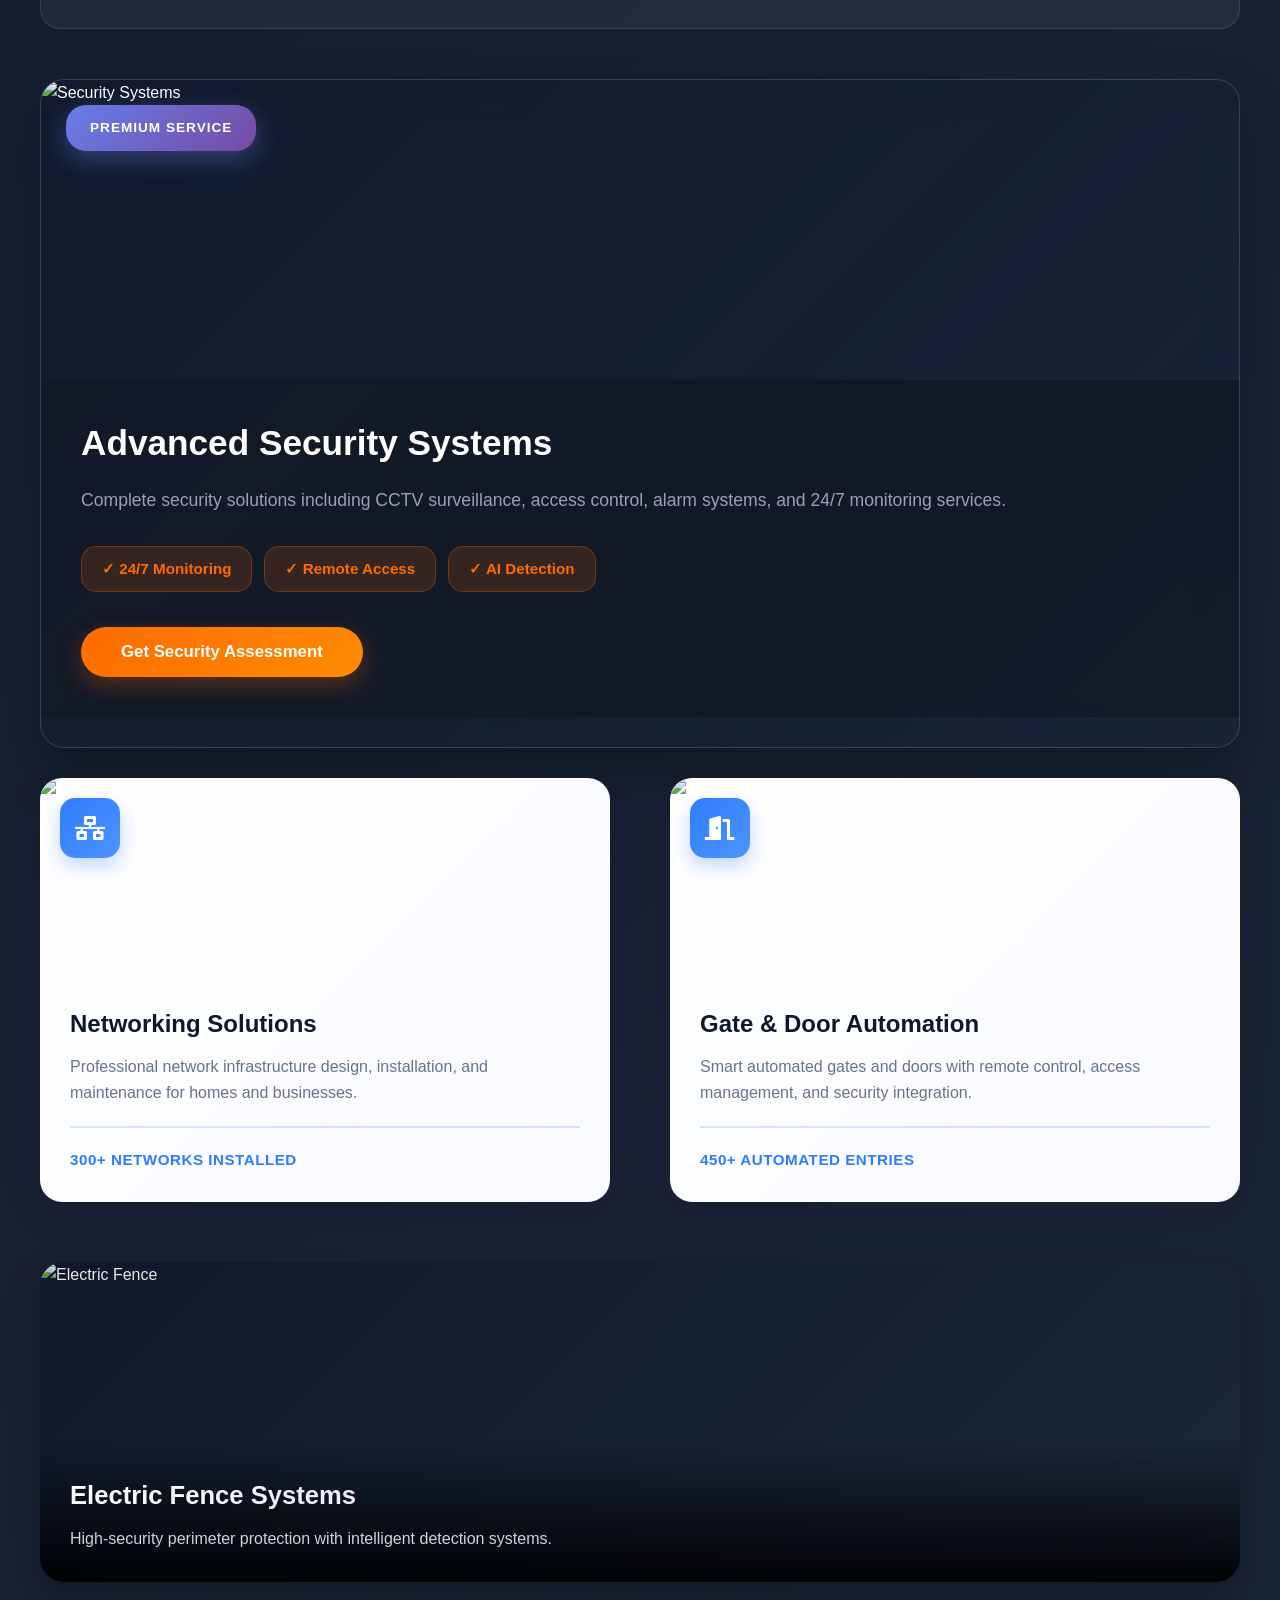
==== commit 25fc5005: "updated" ====
--- a/index.html
+++ b/index.html
@@ -1404,7 +1404,7 @@
     <div class="story-icon">
       <i class="fas fa-award"></i>
     </div>
-    <h3 class="project-title" style="color: #ff6b00 !important; font-weight: 700; text-shadow: 0 2px 4px rgba(146, 146, 146, 0.5);">Ministry of Health Project</h3>
+    <h3 class="project-title" style="color: #ff6b00 !important; font-weight: 700; text-shadow: 0 2px 4px rgba(0,0,0,0.5);">Ministry of Health Project</h3>
     <p class="project-description">
       "Smart Homes UG delivered exceptional security systems for our medical facilities. 
       Their professionalism and technical expertise ensured our sensitive areas remain secure."
@@ -1505,6 +1505,259 @@
     </div>
   </div>
 </section>
+<!-- ===== HOME THEATER EXPERIENCE ===== -->
+<section class="home-theater">
+  <!-- Subtle Background -->
+  <div class="ht-bg"></div>
+
+  <div class="ht-container">
+    <!-- Section Header -->
+    <div class="ht-header">
+      <div class="ht-badge">
+        <i class="fas fa-film"></i>
+        <span>YOUR THEATER, YOUR WAY</span>
+      </div>
+      <h2 class="ht-title">
+        <span class="title-line">Professional Home Theater</span>
+        <span class="title-line highlight">Installation Services</span>
+      </h2>
+      <p class="ht-subtitle">
+        Transform your living room into a cinematic experience. We design and install 
+        complete home theater systems tailored to your space and budget.
+      </p>
+    </div>
+
+    <!-- Professional Showcase -->
+    <div class="ht-showcase">
+      <div class="showcase-visual">
+        <!-- BEAUTIFUL BORDERED IMAGE PLACEHOLDER -->
+        <div class="ht-featured-image">
+          <div class="image-frame">
+            <div class="image-border">
+              <img src="https://handymanpretoria.co.za/wp-content/uploads/2025/06/Home-theater-installation-prices.jpeg" alt="Luxury Home Theater Installation">
+              <div class="image-corner top-left"></div>
+              <div class="image-corner top-right"></div>
+              <div class="image-corner bottom-left"></div>
+              <div class="image-corner bottom-right"></div>
+            </div>
+          </div>
+          <div class="image-label">
+            <span class="label-icon">🎬</span>
+            <span class="label-text">Premium Installation</span>
+          </div>
+        </div>
+      </div>
+
+      <!-- Equipment List -->
+      <div class="showcase-info">
+        <h3>Professional Grade Equipment</h3>
+        <p>We use only premium brands trusted by home theater enthusiasts worldwide</p>
+        
+        <div class="equipment-grid">
+          <div class="equipment-item">
+            <i class="fas fa-tv"></i>
+            <div>
+              <strong>Projectors & TVs</strong>
+              <span>Sony, LG, Samsung, JVC</span>
+            </div>
+          </div>
+          
+          <div class="equipment-item">
+            <i class="fas fa-volume-up"></i>
+            <div>
+              <strong>Surround Sound</strong>
+              <span>Yamaha, Denon, Marantz</span>
+            </div>
+          </div>
+          
+          <div class="equipment-item">
+            <i class="fas fa-microchip"></i>
+            <div>
+              <strong>Speakers</strong>
+              <span>Klipsch, Bowers & Wilkins</span>
+            </div>
+          </div>
+          
+          <div class="equipment-item">
+            <i class="fas fa-couch"></i>
+            <div>
+              <strong>Seating</strong>
+              <span>Premium Leather Recliners</span>
+            </div>
+          </div>
+        </div>
+
+        <div class="tech-badges">
+          <span><i class="fas fa-check-circle"></i> 4K/8K HDR</span>
+          <span><i class="fas fa-check-circle"></i> Dolby Atmos</span>
+          <span><i class="fas fa-check-circle"></i> DTS:X</span>
+          <span><i class="fas fa-check-circle"></i> Acoustic Calibration</span>
+        </div>
+      </div>
+    </div>
+
+    <!-- Features Grid -->
+    <div class="ht-features">
+      <div class="feature-card">
+        <div class="feature-icon">
+          <i class="fas fa-pencil-ruler"></i>
+        </div>
+        <h3>Custom Design</h3>
+        <p>We create a 3D design of your theater before installation so you know exactly what to expect</p>
+      </div>
+
+      <div class="feature-card">
+        <div class="feature-icon">
+          <i class="fas fa-tools"></i>
+        </div>
+        <h3>Professional Installation</h3>
+        <p>Hidden cables, perfect speaker placement, and clean setup by experienced technicians</p>
+      </div>
+
+      <div class="feature-card">
+        <div class="feature-icon">
+          <i class="fas fa-sliders-h"></i>
+        </div>
+        <h3>Expert Calibration</h3>
+        <p>We tune every speaker and the picture for the best possible sound and image quality</p>
+      </div>
+
+      <div class="feature-card">
+        <div class="feature-icon">
+          <i class="fas fa-shield-alt"></i>
+        </div>
+        <h3>1-Year Warranty</h3>
+        <p>Full warranty on all installations plus manufacturer warranty on equipment</p>
+      </div>
+    </div>
+
+    <!-- Installation Process -->
+    <div class="ht-process">
+      <h3 class="process-title">Simple 4-Step Process</h3>
+      
+      <div class="process-grid">
+        <div class="process-item">
+          <div class="process-number">01</div>
+          <i class="fas fa-home process-icon"></i>
+          <h4>Free Consultation</h4>
+          <p>We visit your home, measure the space, and discuss your needs</p>
+        </div>
+
+        <div class="process-item">
+          <div class="process-number">02</div>
+          <i class="fas fa-drafting-compass process-icon"></i>
+          <h4>Design & Quote</h4>
+          <p>We provide a detailed plan and clear quote with no hidden costs</p>
+        </div>
+
+        <div class="process-item">
+          <div class="process-number">03</div>
+          <i class="fas fa-tools process-icon"></i>
+          <h4>Installation</h4>
+          <p>Professional setup with attention to every detail</p>
+        </div>
+
+        <div class="process-item">
+          <div class="process-number">04</div>
+          <i class="fas fa-check-double process-icon"></i>
+          <h4>Demo & Handover</h4>
+          <p>We show you how everything works and ensure you're satisfied</p>
+        </div>
+      </div>
+    </div>
+
+    <!-- Project Gallery -->
+    <div class="ht-gallery">
+      <h3 class="gallery-title">Recent Projects</h3>
+      
+      <div class="gallery-grid">
+        <div class="gallery-card">
+          <img src="https://images.unsplash.com/photo-1593784991095-a205069470b6?ixlib=rb-4.0.3&auto=format&fit=crop&w=600&q=80" alt="Home Theater">
+          <div class="gallery-overlay">
+            <span>Kololo Residence</span>
+            <small>5.1 Surround System</small>
+          </div>
+        </div>
+        
+        <div class="gallery-card">
+          <img src="https://images.unsplash.com/photo-1601944179066-29786cb9d32a?ixlib=rb-4.0.3&auto=format&fit=crop&w=600&q=80" alt="TV Installation">
+          <div class="gallery-overlay">
+            <span>Bugolobi Apartment</span>
+            <small>65" 4K TV + Soundbar</small>
+          </div>
+        </div>
+        
+        <div class="gallery-card">
+          <img src="https://www.lifewire.com/thmb/j4JWv8RlOA98oeR4vYclesuXudE=/1500x1000/filters:fill(auto,1)/klipsch-dolby-atmos-speaker-setup-a-56a4b5e65f9b58b7d0d86a68.jpg" alt="Speaker Setup">
+          <div class="gallery-overlay">
+            <span>Muyenga Villa</span>
+            <small>7.1 Channel System</small>
+          </div>
+        </div>
+        
+        <div class="gallery-card">
+          <img src="https://projectorverge.com/wp-content/uploads/2020/08/How-to-Setup-A-Projector.jpg" alt="Projector">
+          <div class="gallery-overlay">
+            <span>Entebbe Home</span>
+            <small>4K Projector Setup</small>
+          </div>
+        </div>
+      </div>
+    </div>
+
+    <!-- FAQ Section -->
+    <div class="ht-faq">
+      <h3 class="faq-title">Common Questions</h3>
+      
+      <div class="faq-grid">
+        <div class="faq-card">
+          <h4>How long does installation take?</h4>
+          <p>Most home theater installations take 1-2 days. We work efficiently and clean up after ourselves.</p>
+        </div>
+        
+        <div class="faq-card">
+          <h4>Can you use my existing equipment?</h4>
+          <p>Yes! We can integrate your current TV, speakers, or other equipment into the new setup.</p>
+        </div>
+        
+        <div class="faq-card">
+          <h4>Do you offer warranty?</h4>
+          <p>All installations come with a 1-year warranty plus manufacturer warranties on equipment.</p>
+        </div>
+        
+        <div class="faq-card">
+          <h4>Do you serve areas outside Kampala?</h4>
+          <p>Yes, we cover Kampala, Entebbe, Jinja, Mukono, and nearby areas (travel fee may apply).</p>
+        </div>
+      </div>
+    </div>
+
+    <!-- Consultation CTA -->
+    <div class="ht-consult">
+      <div class="consult-content">
+        <h3>Ready to Create Your Home Theater?</h3>
+        <p>Book a free consultation and let's discuss your vision</p>
+        
+        <div class="consult-actions">
+          <a href="#" class="consult-btn primary">
+            <i class="fab fa-whatsapp"></i>
+            WhatsApp Us
+          </a>
+          <a href="#" class="consult-btn secondary">
+            <i class="fas fa-phone-alt"></i>
+            Call +256 787 393053
+          </a>
+        </div>
+        
+        <p class="consult-note">
+          <i class="fas fa-info-circle"></i>
+          Free consultation • No obligation • Clear quote
+        </p>
+      </div>
+    </div>
+  </div>
+</section>
+
 
   <!-- Modern Clients Section -->
 <section id="clients" class="clients-modern">
--- a/styles.css
+++ b/styles.css
@@ -19,7 +19,7 @@
   overflow-x: hidden;
   width: 100%;
   position: relative;
-  padding-top: 80px;
+  padding-top: 140px;
 }
 
 /* ===== MODERN WHITE HEADER STYLES ===== */
@@ -11381,3 +11381,1119 @@
     align-items: flex-start;
   }
 }
+/* ===== HOME THEATER EXPERIENCE ===== */
+.home-theater {
+  position: relative;
+  padding: 80px 0;
+  background: linear-gradient(
+    105deg,
+    rgba(180, 170, 170, 0.8) 70%,
+    #ffffff00 0%
+  );
+  font-family:
+    "Inter",
+    -apple-system,
+    BlinkMacSystemFont,
+    sans-serif;
+}
+
+/* Subtle Background */
+.ht-bg {
+  position: absolute;
+  top: 0;
+  left: 0;
+  width: 100%;
+  height: 100%;
+  background: linear-gradient(135deg, #f8faff 0%, #ffffff 100%);
+  opacity: 0.5;
+  pointer-events: none;
+}
+
+.ht-container {
+  max-width: 1200px;
+  margin: 0 auto;
+  padding: 0 20px;
+  position: relative;
+  z-index: 2;
+}
+
+/* Header */
+.ht-header {
+  text-align: center;
+  max-width: 700px;
+  margin: 0 auto 60px;
+}
+
+.ht-badge {
+  display: inline-flex;
+  align-items: center;
+  gap: 8px;
+  background: #f0f7ff;
+  color: #2563eb;
+  padding: 8px 16px;
+  border-radius: 30px;
+  font-size: 0.85rem;
+  font-weight: 500;
+  margin-bottom: 20px;
+}
+
+.ht-badge i {
+  font-size: 0.9rem;
+}
+
+.ht-title {
+  font-size: 2.8rem;
+  font-weight: 700;
+  line-height: 1.2;
+  margin-bottom: 15px;
+  color: #1e293b;
+}
+
+.title-line {
+  display: block;
+}
+
+.title-line.highlight {
+  color: #2563eb;
+  position: relative;
+  display: inline-block;
+}
+
+.title-line.highlight::after {
+  content: "";
+  position: absolute;
+  bottom: 5px;
+  left: 0;
+  width: 100%;
+  height: 8px;
+  background: rgba(37, 99, 235, 0.1);
+  z-index: -1;
+}
+
+.ht-subtitle {
+  font-size: 1.1rem;
+  color: #475569;
+  line-height: 1.6;
+}
+
+/* Showcase */
+.ht-showcase {
+  display: grid;
+  grid-template-columns: 1.2fr 1fr;
+  gap: 40px;
+  background: #f8fafc;
+  border-radius: 30px;
+  padding: 40px;
+  margin-bottom: 60px;
+  box-shadow: 0 10px 30px rgba(0, 0, 0, 0.2);
+}
+
+.showcase-visual {
+  position: relative;
+  border-radius: 20px;
+  display: flex;
+  align-items: center;
+  justify-content: center;
+}
+
+/* BEAUTIFUL BORDERED IMAGE */
+.ht-featured-image {
+  width: 100%;
+  position: relative;
+}
+
+.image-frame {
+  position: relative;
+  padding: 10px;
+}
+
+.image-border {
+  position: relative;
+  border: 3px solid #ffffff;
+  border-radius: 16px;
+  overflow: hidden;
+  box-shadow: 0 20px 30px -10px rgba(0, 0, 0, 0.2);
+  background: #ffffff;
+}
+
+.image-border img {
+  width: 100%;
+  height: 320px;
+  object-fit: cover;
+  display: block;
+  border-radius: 12px;
+  transition: transform 0.5s ease;
+}
+
+.image-border:hover img {
+  transform: scale(1.03);
+}
+
+/* Decorative Corners */
+.image-corner {
+  position: absolute;
+  width: 20px;
+  height: 20px;
+  border: 2px solid #2563eb;
+  z-index: 10;
+}
+
+.image-corner.top-left {
+  top: -2px;
+  left: -2px;
+  border-right: none;
+  border-bottom: none;
+}
+
+.image-corner.top-right {
+  top: -2px;
+  right: -2px;
+  border-left: none;
+  border-bottom: none;
+}
+
+.image-corner.bottom-left {
+  bottom: -2px;
+  left: -2px;
+  border-right: none;
+  border-top: none;
+}
+
+.image-corner.bottom-right {
+  bottom: -2px;
+  right: -2px;
+  border-left: none;
+  border-top: none;
+}
+
+/* Image Label */
+.image-label {
+  position: absolute;
+  bottom: -10px;
+  right: -30px;
+  background: #2563eb;
+  color: white;
+  padding: 8px 16px;
+  border-radius: 30px;
+  font-size: 0.85rem;
+  font-weight: 500;
+  display: flex;
+  align-items: center;
+  gap: 6px;
+  box-shadow: 0 20px 30px -10px rgba(0, 0, 0, 0.9);
+  z-index: 20;
+}
+
+.label-icon {
+  font-size: 1rem;
+}
+
+/* Showcase Info */
+.showcase-info {
+  padding: 20px;
+}
+
+.showcase-info h3 {
+  font-size: 1.8rem;
+  font-weight: 600;
+  color: #1e293b;
+  margin-bottom: 10px;
+}
+
+.showcase-info p {
+  color: #475569;
+  margin-bottom: 25px;
+}
+
+.equipment-grid {
+  display: grid;
+  grid-template-columns: repeat(2, 1fr);
+  gap: 15px;
+  margin-bottom: 25px;
+}
+
+.equipment-item {
+  display: flex;
+  align-items: center;
+  gap: 12px;
+  padding: 10px;
+  background: white;
+  border-radius: 10px;
+  box-shadow: 0 2px 8px rgba(0, 0, 0, 0.2);
+}
+
+.equipment-item i {
+  width: 36px;
+  height: 36px;
+  background: #eef2ff;
+  color: #2563eb;
+  border-radius: 8px;
+  display: flex;
+  align-items: center;
+  justify-content: center;
+  font-size: 1.1rem;
+}
+
+.equipment-item strong {
+  display: block;
+  font-size: 0.9rem;
+  color: #1e293b;
+}
+
+.equipment-item span {
+  font-size: 0.8rem;
+  color: #64748b;
+}
+
+.tech-badges {
+  display: flex;
+  flex-wrap: wrap;
+  gap: 10px;
+}
+
+.tech-badges span {
+  background: white;
+  padding: 6px 12px;
+  border-radius: 20px;
+  font-size: 0.8rem;
+  color: #1e293b;
+  border: 1px solid #e2e8f0;
+  display: inline-flex;
+  align-items: center;
+  gap: 5px;
+}
+
+.tech-badges i {
+  color: #2563eb;
+  font-size: 0.7rem;
+}
+
+/* Features Grid */
+.ht-features {
+  display: grid;
+  grid-template-columns: repeat(4, 1fr);
+  gap: 25px;
+  margin-bottom: 60px;
+}
+
+.feature-card {
+  background: white;
+  border-radius: 20px;
+  padding: 30px 20px;
+  text-align: center;
+  box-shadow: 0 5px 20px rgba(0, 0, 0, 0.2);
+  border: 1px solid #f1f5f9;
+  transition: all 0.3s ease;
+}
+
+.feature-card:hover {
+  transform: translateY(-5px);
+  box-shadow: 0 15px 30px rgba(37, 99, 235, 0.2);
+  border-color: #2563eb;
+}
+
+.feature-icon {
+  width: 60px;
+  height: 60px;
+  background: #eef2ff;
+  border-radius: 16px;
+  display: flex;
+  align-items: center;
+  justify-content: center;
+  margin: 0 auto 15px;
+  color: #2563eb;
+  font-size: 1.5rem;
+  transition: all 0.3s ease;
+}
+
+.feature-card:hover .feature-icon {
+  background: #2563eb;
+  color: white;
+}
+
+.feature-card h3 {
+  font-size: 1.1rem;
+  font-weight: 600;
+  color: #1e293b;
+  margin-bottom: 10px;
+}
+
+.feature-card p {
+  color: #64748b;
+  font-size: 0.85rem;
+  line-height: 1.5;
+}
+
+/* Process Section */
+.ht-process {
+  margin-bottom: 60px;
+}
+
+.process-title {
+  text-align: center;
+  font-size: 2rem;
+  font-weight: 600;
+  color: #1e293b;
+  margin-bottom: 40px;
+}
+
+.process-grid {
+  display: grid;
+  grid-template-columns: repeat(4, 1fr);
+  gap: 25px;
+}
+
+.process-item {
+  position: relative;
+  background: white;
+  border-radius: 20px;
+  padding: 30px 20px;
+  text-align: center;
+  border: 1px solid #f1f5f9;
+  transition: all 0.3s ease;
+}
+
+.process-item:hover {
+  border-color: #2563eb;
+}
+
+.process-number {
+  position: absolute;
+  top: 15px;
+  left: 15px;
+  font-size: 2rem;
+  font-weight: 700;
+  color: #e2e8f0;
+  line-height: 1;
+}
+
+.process-icon {
+  font-size: 2rem;
+  color: #2563eb;
+  margin-bottom: 15px;
+  position: relative;
+  z-index: 2;
+}
+
+.process-item h4 {
+  font-size: 1rem;
+  font-weight: 600;
+  color: #1e293b;
+  margin-bottom: 8px;
+}
+
+.process-item p {
+  color: #64748b;
+  font-size: 0.8rem;
+  line-height: 1.5;
+}
+
+/* Gallery */
+.ht-gallery {
+  margin-bottom: 60px;
+}
+
+.gallery-title {
+  text-align: center;
+  font-size: 2rem;
+  font-weight: 600;
+  color: #1e293b;
+  margin-bottom: 30px;
+}
+
+.gallery-grid {
+  display: grid;
+  grid-template-columns: repeat(4, 1fr);
+  gap: 20px;
+}
+
+.gallery-card {
+  position: relative;
+  border-radius: 16px;
+  overflow: hidden;
+  height: 180px;
+  cursor: pointer;
+  box-shadow: 0 5px 15px rgba(0, 0, 0, 0.2);
+}
+
+.gallery-card img {
+  width: 100%;
+  height: 100%;
+  object-fit: cover;
+  transition: transform 0.4s ease;
+}
+
+.gallery-card:hover img {
+  transform: scale(1.1);
+}
+
+.gallery-overlay {
+  position: absolute;
+  bottom: 0;
+  left: 0;
+  right: 0;
+  background: linear-gradient(to top, rgba(0, 0, 0, 0.8), transparent);
+  padding: 15px;
+  color: white;
+  transform: translateY(100%);
+  transition: transform 0.3s ease;
+}
+
+.gallery-card:hover .gallery-overlay {
+  transform: translateY(0);
+}
+
+.gallery-overlay span {
+  display: block;
+  font-weight: 600;
+  font-size: 0.9rem;
+  margin-bottom: 3px;
+}
+
+.gallery-overlay small {
+  font-size: 0.7rem;
+  opacity: 0.8;
+}
+
+/* FAQ */
+.ht-faq {
+  margin-bottom: 60px;
+}
+
+.faq-title {
+  text-align: center;
+  font-size: 2rem;
+  font-weight: 600;
+  color: #1e293b;
+  margin-bottom: 30px;
+}
+
+.faq-grid {
+  display: grid;
+  grid-template-columns: repeat(2, 1fr);
+  gap: 20px;
+  max-width: 800px;
+  margin: 0 auto;
+}
+
+.faq-card {
+  background: white;
+  border: 1px solid #f1f5f9;
+  border-radius: 16px;
+  padding: 20px;
+  transition: all 0.3s ease;
+}
+
+.faq-card:hover {
+  border-color: #2563eb;
+  box-shadow: 0 5px 20px rgba(37, 99, 235, 0.2);
+}
+
+.faq-card h4 {
+  font-size: 1rem;
+  font-weight: 600;
+  color: #1e293b;
+  margin-bottom: 8px;
+}
+
+.faq-card p {
+  color: #64748b;
+  font-size: 0.85rem;
+  line-height: 1.5;
+}
+
+/* Consultation CTA */
+.ht-consult {
+  background: linear-gradient(135deg, #1e293b, #0f172a);
+  border-radius: 30px;
+  padding: 50px;
+  text-align: center;
+  color: white;
+}
+
+.consult-content {
+  max-width: 600px;
+  margin: 0 auto;
+}
+
+.consult-content h3 {
+  font-size: 2rem;
+  font-weight: 600;
+  margin-bottom: 10px;
+}
+
+.consult-content p {
+  font-size: 1rem;
+  margin-bottom: 25px;
+  opacity: 0.9;
+}
+
+.consult-actions {
+  display: flex;
+  justify-content: center;
+  gap: 15px;
+  margin-bottom: 15px;
+}
+
+.consult-btn {
+  display: inline-flex;
+  align-items: center;
+  gap: 8px;
+  padding: 14px 28px;
+  border-radius: 12px;
+  font-weight: 500;
+  text-decoration: none;
+  transition: all 0.3s ease;
+}
+
+.consult-btn.primary {
+  background: #2563eb;
+  color: white;
+}
+
+.consult-btn.primary:hover {
+  background: #1d4ed8;
+  transform: translateY(-2px);
+}
+
+.consult-btn.secondary {
+  background: rgba(255, 255, 255, 0.1);
+  color: white;
+  border: 1px solid rgba(255, 255, 255, 0.2);
+}
+
+.consult-btn.secondary:hover {
+  background: white;
+  color: #1e293b;
+  transform: translateY(-2px);
+}
+
+.consult-note {
+  display: flex;
+  align-items: center;
+  justify-content: center;
+  gap: 5px;
+  font-size: 0.85rem;
+  opacity: 0.7;
+}
+
+.consult-note i {
+  font-size: 0.9rem;
+}
+
+/* ===== IMPROVED RESPONSIVE DESIGN ===== */
+
+/* Large Desktop (1200px - 1400px) */
+@media (max-width: 1200px) {
+  .ht-container {
+    max-width: 1100px;
+  }
+
+  .ht-title {
+    font-size: 2.5rem;
+  }
+
+  .image-border img {
+    height: 300px;
+  }
+}
+
+/* Desktop (992px - 1199px) */
+@media (max-width: 1024px) {
+  .ht-showcase {
+    grid-template-columns: 1fr;
+    gap: 30px;
+    padding: 30px;
+  }
+
+  .showcase-visual {
+    max-width: 600px;
+    margin: 0 auto;
+    width: 100%;
+  }
+
+  .image-border img {
+    height: 280px;
+  }
+
+  .image-label {
+    right: -20px;
+    bottom: -5px;
+  }
+
+  .ht-features,
+  .process-grid,
+  .gallery-grid {
+    grid-template-columns: repeat(2, 1fr);
+    gap: 20px;
+  }
+
+  .equipment-grid {
+    grid-template-columns: repeat(2, 1fr);
+  }
+
+  .faq-grid {
+    max-width: 100%;
+  }
+}
+
+/* Tablet (768px - 991px) */
+@media (max-width: 991px) {
+  .home-theater {
+    padding: 60px 0;
+  }
+
+  .ht-header {
+    margin-bottom: 40px;
+  }
+
+  .ht-title {
+    font-size: 2.3rem;
+  }
+
+  .ht-subtitle {
+    font-size: 1rem;
+    padding: 0 15px;
+  }
+
+  .showcase-info h3 {
+    font-size: 1.6rem;
+    text-align: center;
+  }
+
+  .showcase-info p {
+    text-align: center;
+  }
+
+  .equipment-grid {
+    grid-template-columns: repeat(2, 1fr);
+    max-width: 500px;
+    margin-left: auto;
+    margin-right: auto;
+  }
+
+  .tech-badges {
+    justify-content: center;
+  }
+
+  .process-title,
+  .gallery-title,
+  .faq-title {
+    font-size: 1.8rem;
+  }
+
+  .faq-grid {
+    grid-template-columns: 1fr;
+    max-width: 600px;
+  }
+}
+
+/* Mobile Landscape (576px - 767px) */
+@media (max-width: 768px) {
+  .ht-title {
+    font-size: 2.2rem;
+  }
+
+  .ht-badge {
+    padding: 6px 14px;
+    font-size: 0.8rem;
+  }
+
+  .ht-showcase {
+    padding: 25px;
+  }
+
+  .image-border img {
+    height: 220px;
+  }
+
+  .image-label {
+    bottom: -5px;
+    right: -10px;
+    padding: 6px 12px;
+    font-size: 0.75rem;
+  }
+
+  .label-icon {
+    font-size: 0.9rem;
+  }
+
+  .image-corner {
+    width: 15px;
+    height: 15px;
+  }
+
+  .equipment-grid {
+    grid-template-columns: 1fr;
+    gap: 12px;
+  }
+
+  .equipment-item {
+    padding: 8px;
+  }
+
+  .ht-features,
+  .process-grid,
+  .gallery-grid {
+    grid-template-columns: 1fr;
+    gap: 20px;
+    max-width: 450px;
+    margin-left: auto;
+    margin-right: auto;
+  }
+
+  .feature-card,
+  .process-item,
+  .gallery-card {
+    max-width: 400px;
+    margin-left: auto;
+    margin-right: auto;
+  }
+
+  .gallery-card {
+    height: 200px;
+  }
+
+  .process-grid {
+    gap: 20px;
+  }
+
+  .consult-actions {
+    flex-direction: column;
+    gap: 12px;
+    max-width: 300px;
+    margin-left: auto;
+    margin-right: auto;
+  }
+
+  .consult-btn {
+    width: 100%;
+    justify-content: center;
+  }
+
+  .consult-note {
+    font-size: 0.8rem;
+    flex-wrap: wrap;
+  }
+}
+
+/* Mobile Portrait (480px - 575px) */
+@media (max-width: 575px) {
+  .ht-container {
+    padding: 0 15px;
+  }
+
+  .ht-title {
+    font-size: 2rem;
+  }
+
+  .title-line.highlight::after {
+    height: 6px;
+    bottom: 3px;
+  }
+
+  .ht-subtitle {
+    font-size: 0.95rem;
+    padding: 0 10px;
+  }
+
+  .ht-showcase {
+    padding: 20px;
+    border-radius: 20px;
+  }
+
+  .image-frame {
+    padding: 5px;
+  }
+
+  .image-border {
+    border-width: 2px;
+  }
+
+  .image-border img {
+    height: 180px;
+  }
+
+  .image-label {
+    padding: 5px 10px;
+    font-size: 0.7rem;
+    right: -5px;
+  }
+
+  .showcase-info {
+    padding: 15px 10px;
+  }
+
+  .showcase-info h3 {
+    font-size: 1.4rem;
+  }
+
+  .showcase-info p {
+    font-size: 0.9rem;
+  }
+
+  .equipment-item i {
+    width: 32px;
+    height: 32px;
+    font-size: 1rem;
+  }
+
+  .equipment-item strong {
+    font-size: 0.85rem;
+  }
+
+  .equipment-item span {
+    font-size: 0.75rem;
+  }
+
+  .tech-badges span {
+    padding: 4px 10px;
+    font-size: 0.75rem;
+  }
+
+  .feature-card {
+    padding: 25px 15px;
+  }
+
+  .feature-icon {
+    width: 50px;
+    height: 50px;
+    font-size: 1.3rem;
+  }
+
+  .feature-card h3 {
+    font-size: 1rem;
+  }
+
+  .feature-card p {
+    font-size: 0.8rem;
+  }
+
+  .process-item {
+    padding: 25px 15px;
+  }
+
+  .process-number {
+    font-size: 1.8rem;
+  }
+
+  .process-icon {
+    font-size: 1.8rem;
+  }
+
+  .process-item h4 {
+    font-size: 0.95rem;
+  }
+
+  .process-item p {
+    font-size: 0.75rem;
+  }
+
+  .gallery-card {
+    height: 180px;
+  }
+
+  .gallery-overlay span {
+    font-size: 0.85rem;
+  }
+
+  .gallery-overlay small {
+    font-size: 0.65rem;
+  }
+
+  .faq-card {
+    padding: 15px;
+  }
+
+  .faq-card h4 {
+    font-size: 0.95rem;
+  }
+
+  .faq-card p {
+    font-size: 0.8rem;
+  }
+
+  .ht-consult {
+    padding: 30px 20px;
+    border-radius: 20px;
+  }
+
+  .consult-content h3 {
+    font-size: 1.6rem;
+  }
+
+  .consult-content p {
+    font-size: 0.9rem;
+  }
+
+  .consult-btn {
+    padding: 12px 20px;
+    font-size: 0.9rem;
+  }
+}
+
+/* Small Mobile (320px - 479px) */
+@media (max-width: 480px) {
+  .ht-title {
+    font-size: 1.8rem;
+  }
+
+  .ht-badge {
+    padding: 5px 12px;
+    font-size: 0.75rem;
+  }
+
+  .ht-badge i {
+    font-size: 0.8rem;
+  }
+
+  .image-border img {
+    height: 150px;
+  }
+
+  .image-corner {
+    width: 12px;
+    height: 12px;
+  }
+
+  .image-label {
+    padding: 4px 8px;
+    font-size: 0.65rem;
+    right: -2px;
+    bottom: -2px;
+  }
+
+  .label-icon {
+    font-size: 0.8rem;
+  }
+
+  .showcase-info h3 {
+    font-size: 1.3rem;
+  }
+
+  .equipment-item {
+    flex-direction: column;
+    text-align: center;
+    gap: 5px;
+  }
+
+  .equipment-item i {
+    margin: 0 auto;
+  }
+
+  .tech-badges {
+    gap: 8px;
+  }
+
+  .tech-badges span {
+    width: 100%;
+    justify-content: center;
+  }
+
+  .feature-card,
+  .process-item,
+  .gallery-card {
+    max-width: 100%;
+  }
+
+  .ht-consult {
+    padding: 25px 15px;
+  }
+
+  .consult-content h3 {
+    font-size: 1.4rem;
+  }
+
+  .consult-actions {
+    max-width: 250px;
+  }
+
+  .consult-note {
+    flex-direction: column;
+    gap: 3px;
+  }
+}
+
+/* Extra Small Mobile (Below 320px) */
+@media (max-width: 320px) {
+  .ht-title {
+    font-size: 1.5rem;
+  }
+
+  .ht-badge {
+    flex-wrap: wrap;
+    justify-content: center;
+  }
+
+  .image-border img {
+    height: 130px;
+  }
+
+  .image-corner {
+    width: 10px;
+    height: 10px;
+  }
+
+  .showcase-info h3 {
+    font-size: 1.2rem;
+  }
+
+  .feature-card h3 {
+    font-size: 0.95rem;
+  }
+
+  .consult-content h3 {
+    font-size: 1.2rem;
+  }
+}
+
+/* Landscape Mode for Mobile */
+@media (max-height: 500px) and (orientation: landscape) {
+  .home-theater {
+    padding: 40px 0;
+  }
+
+  .ht-header {
+    margin-bottom: 30px;
+  }
+
+  .image-border img {
+    height: 160px;
+  }
+
+  .ht-showcase {
+    padding: 20px;
+  }
+
+  .gallery-grid {
+    grid-template-columns: repeat(2, 1fr);
+  }
+}
+
+/* High-resolution screens */
+@media (min-width: 1400px) {
+  .ht-container {
+    max-width: 1300px;
+  }
+
+  .image-border img {
+    height: 350px;
+  }
+
+  .ht-title {
+    font-size: 3rem;
+  }
+}
+
+/* Print styles */
+@media print {
+  .home-theater {
+    padding: 20px 0;
+  }
+
+  .ht-consult,
+  .ht-gallery,
+  .ht-process {
+    break-inside: avoid;
+  }
+}
